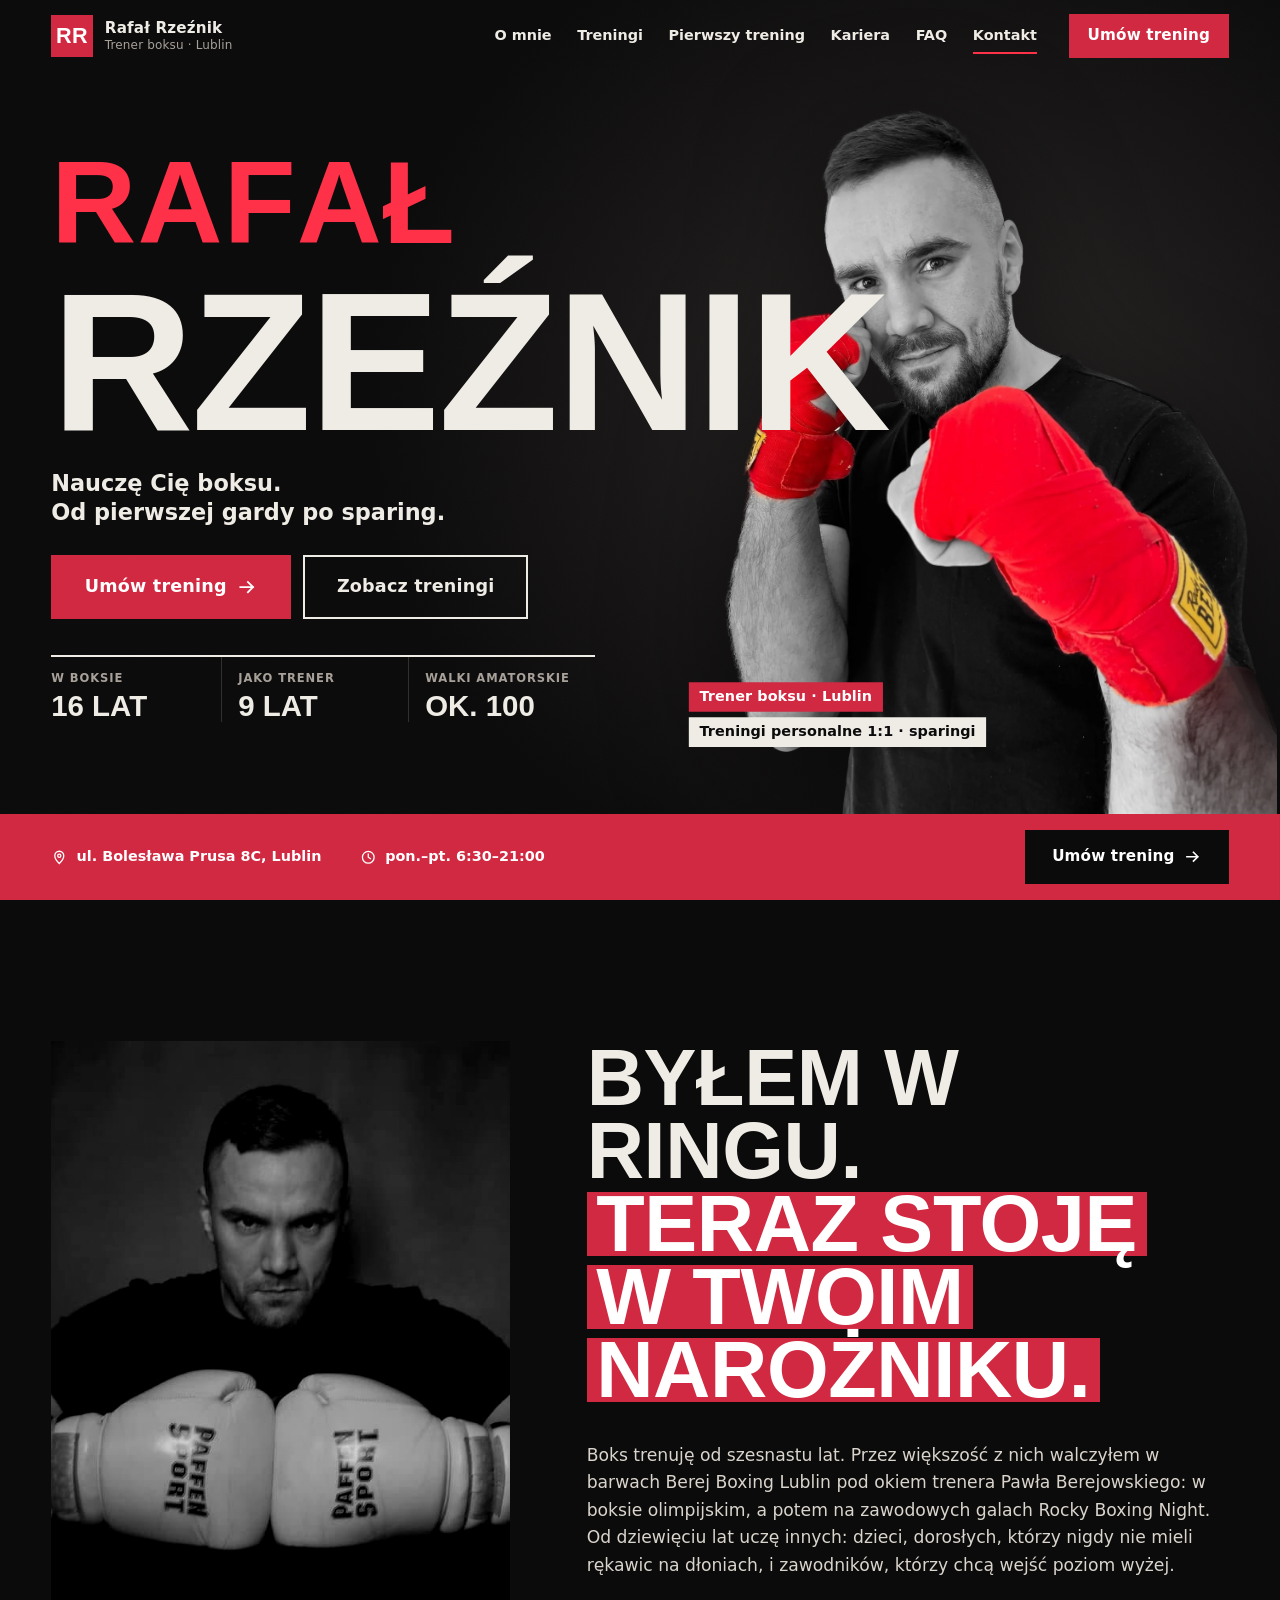
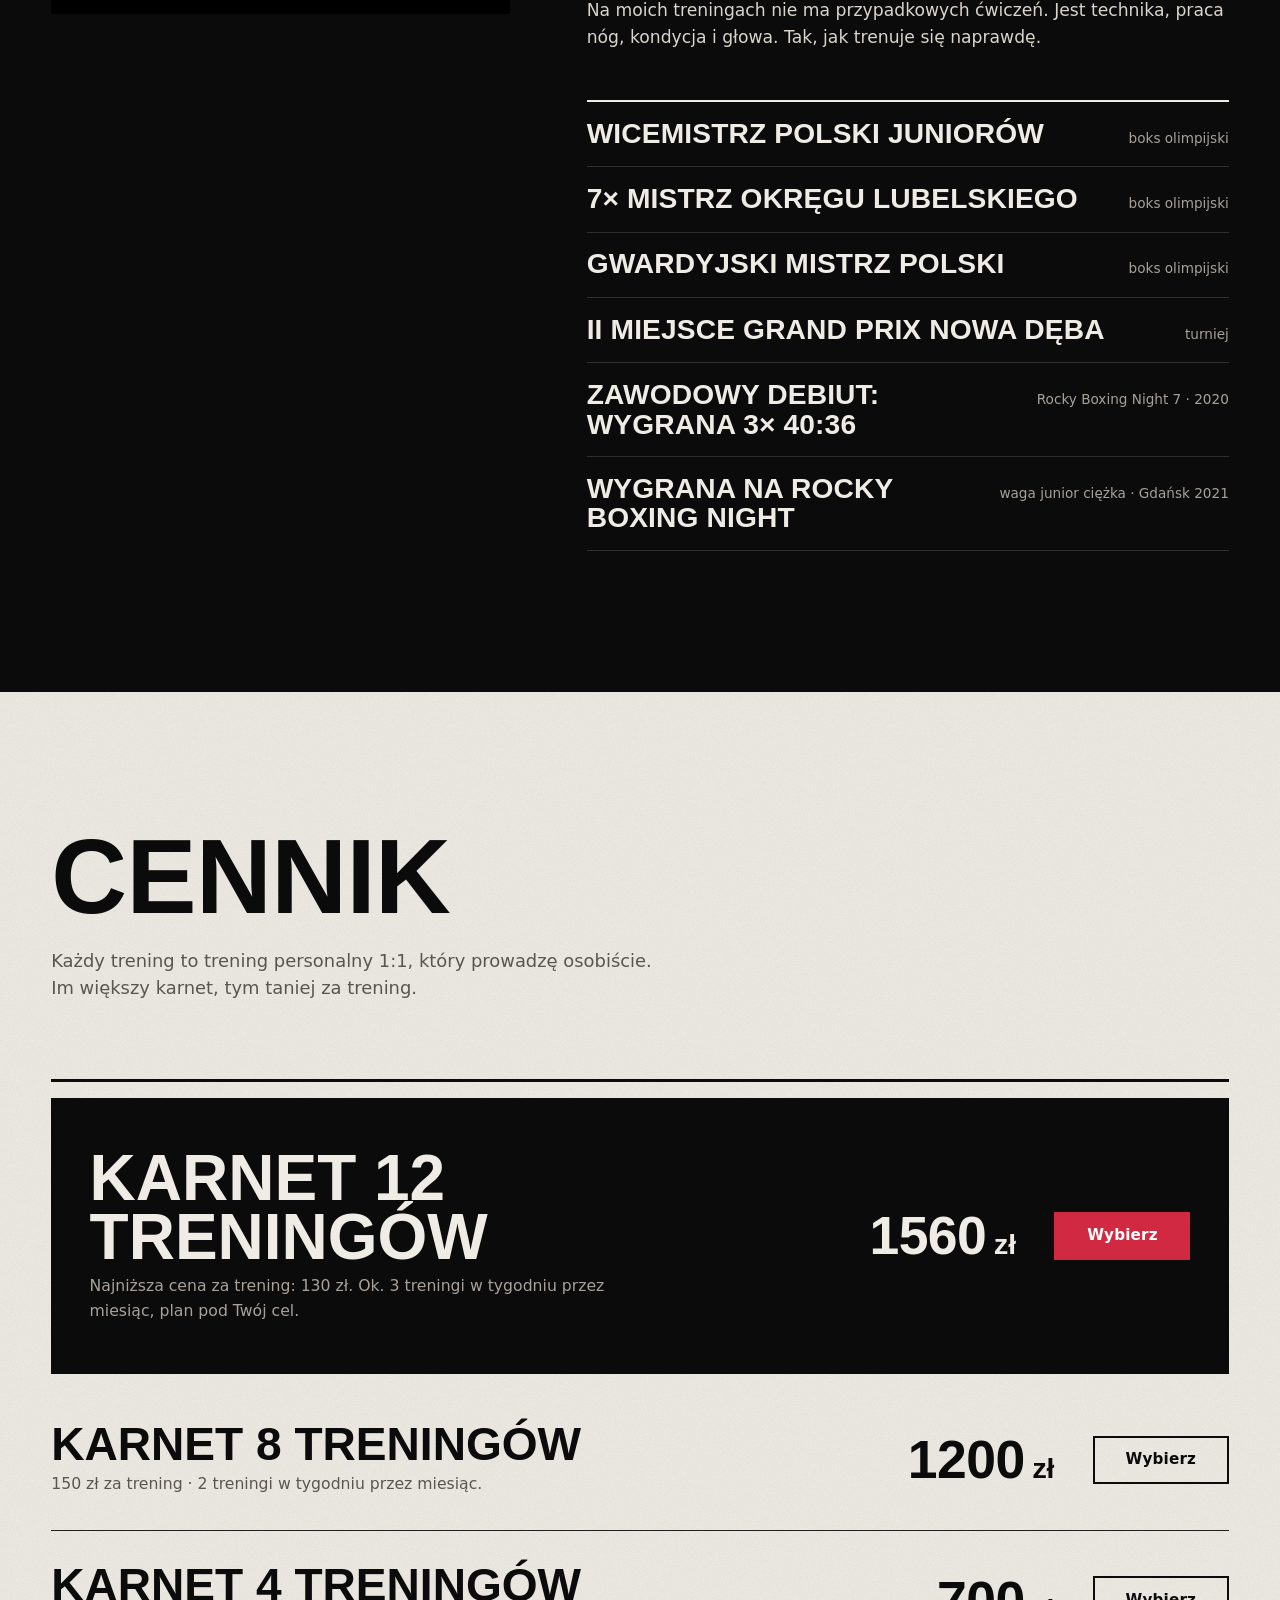
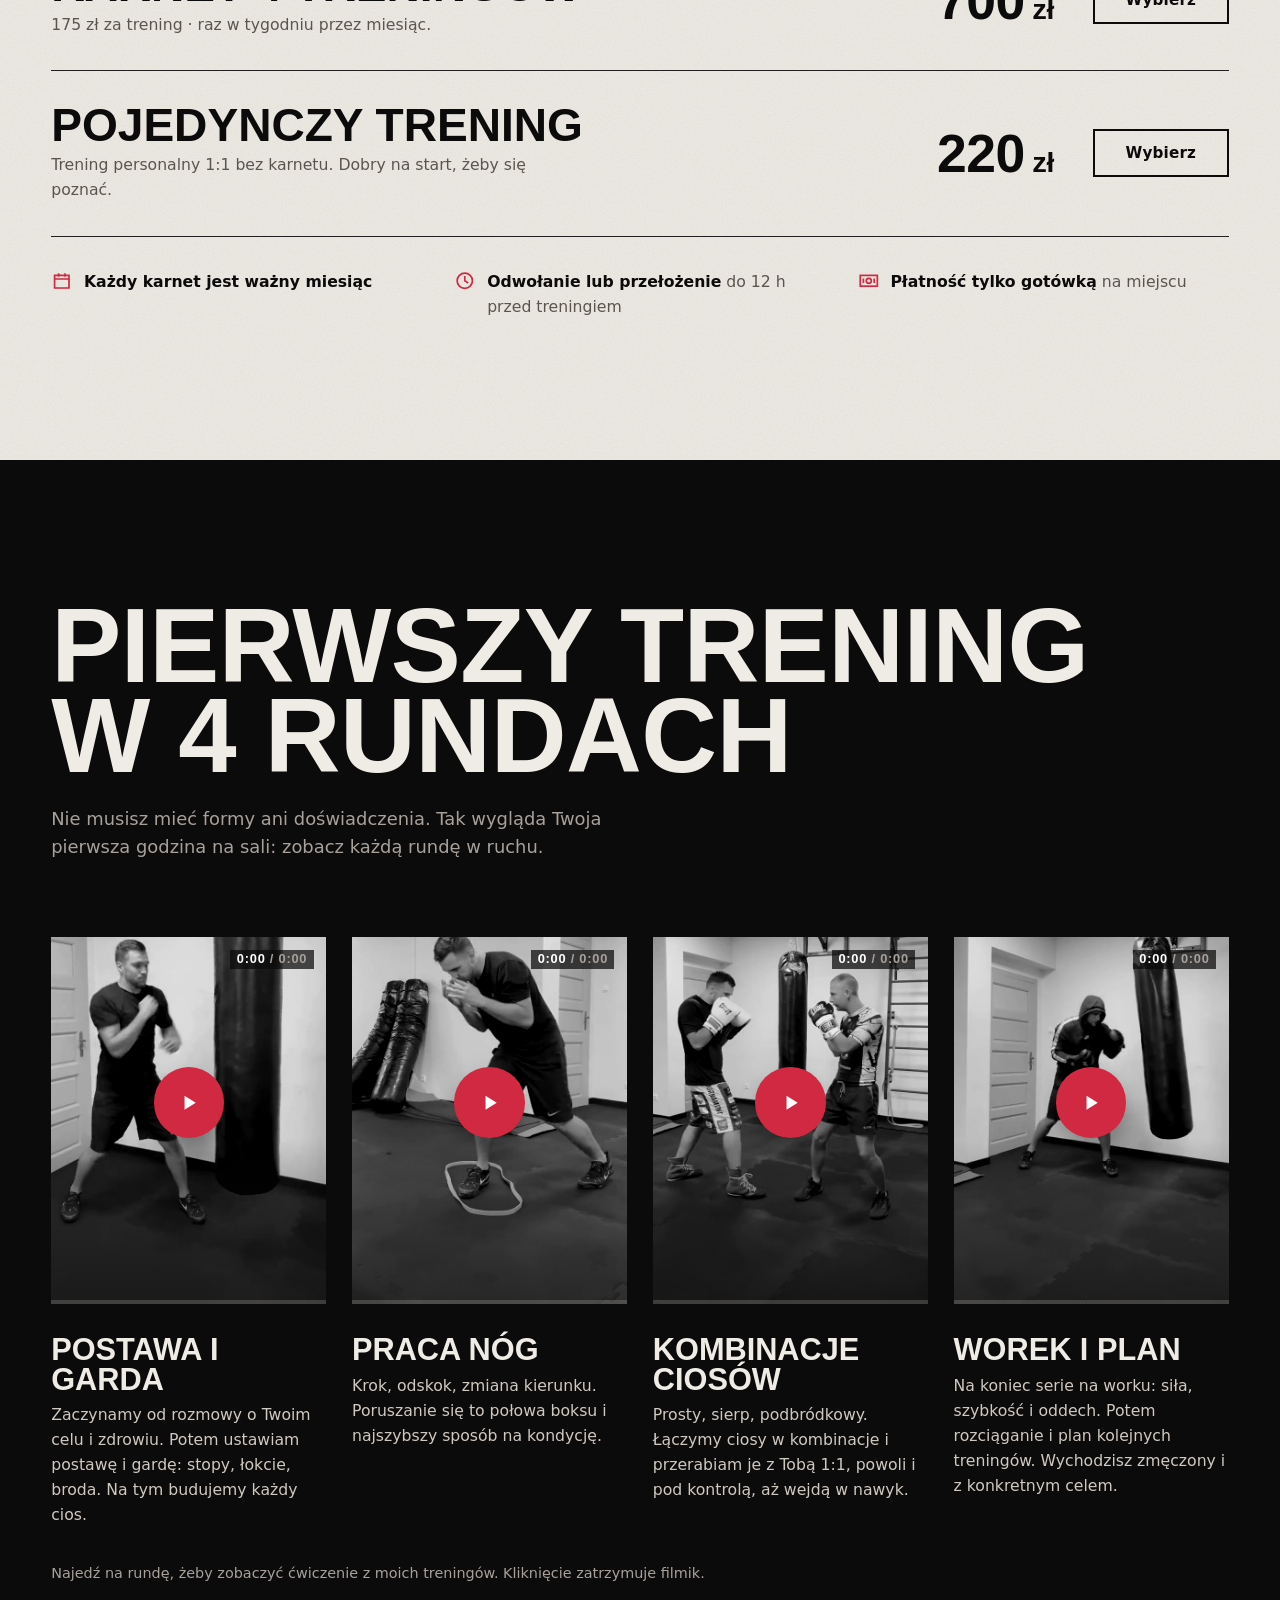
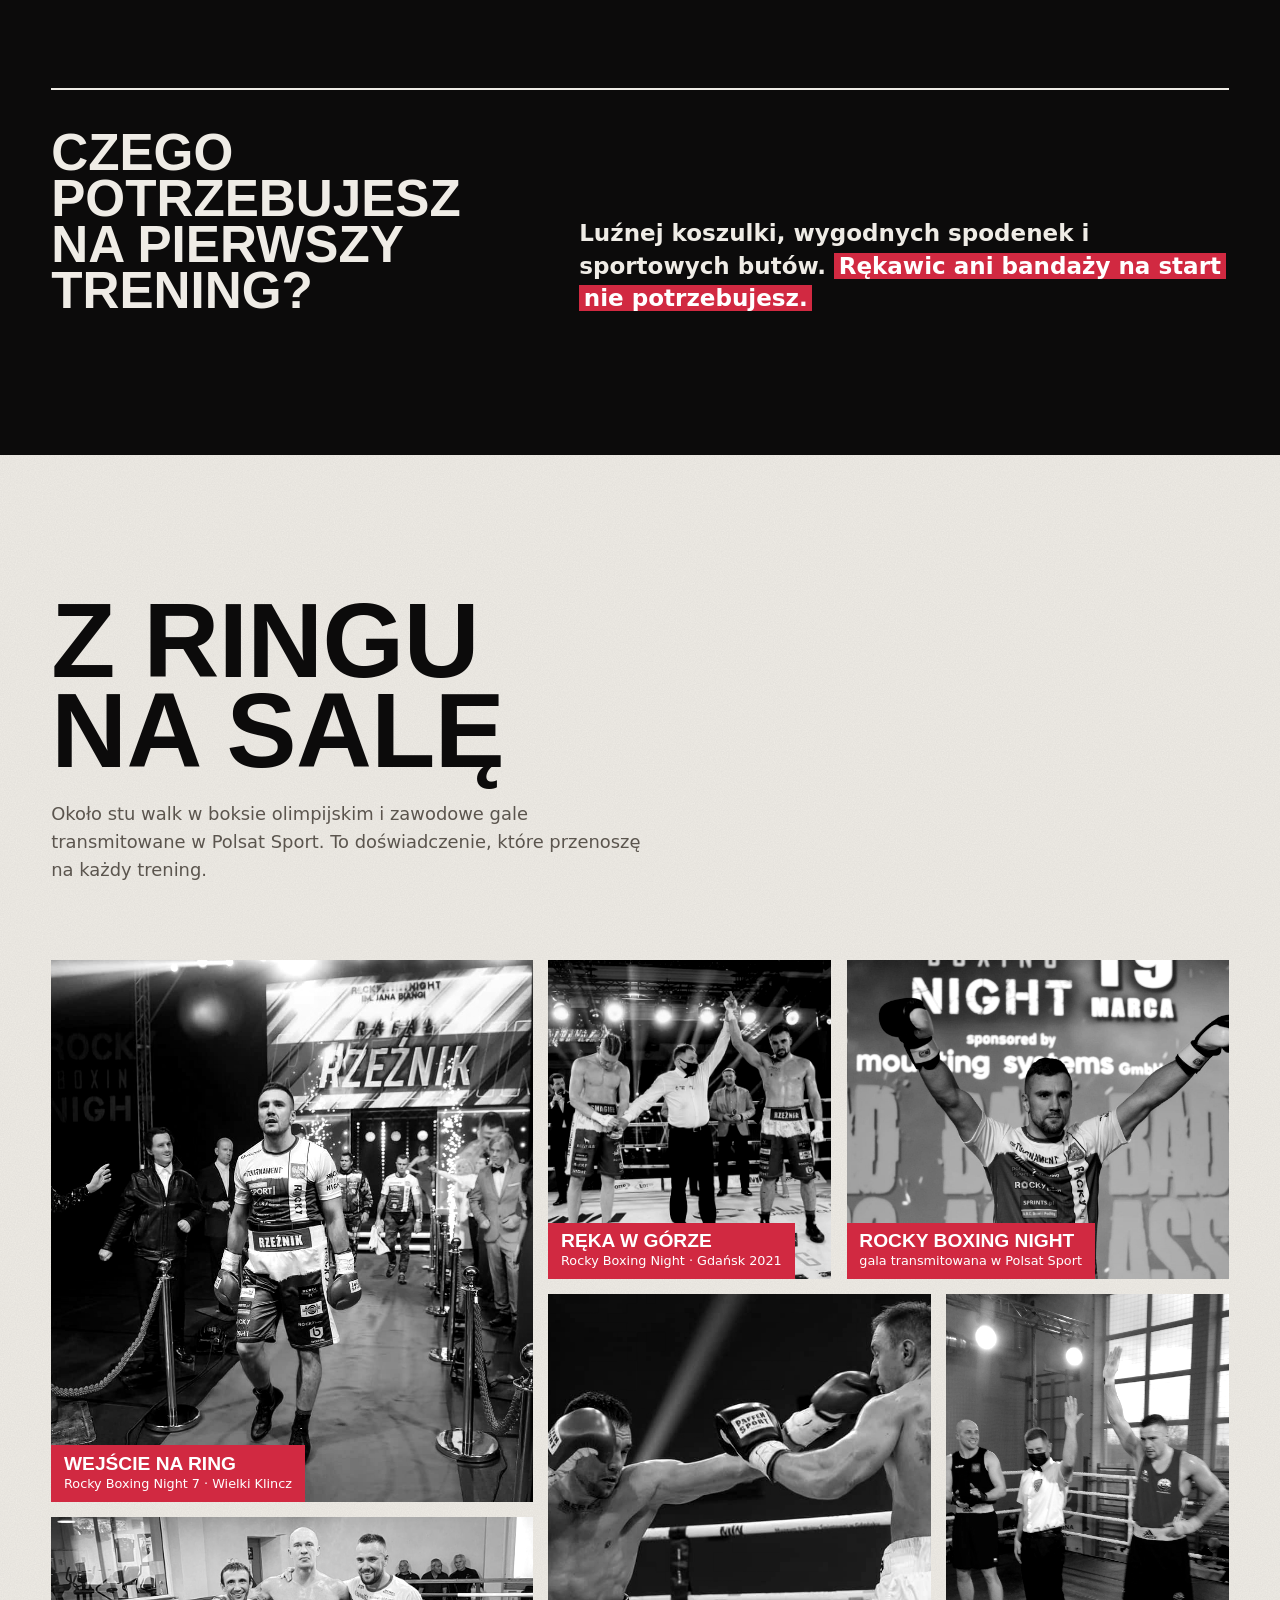
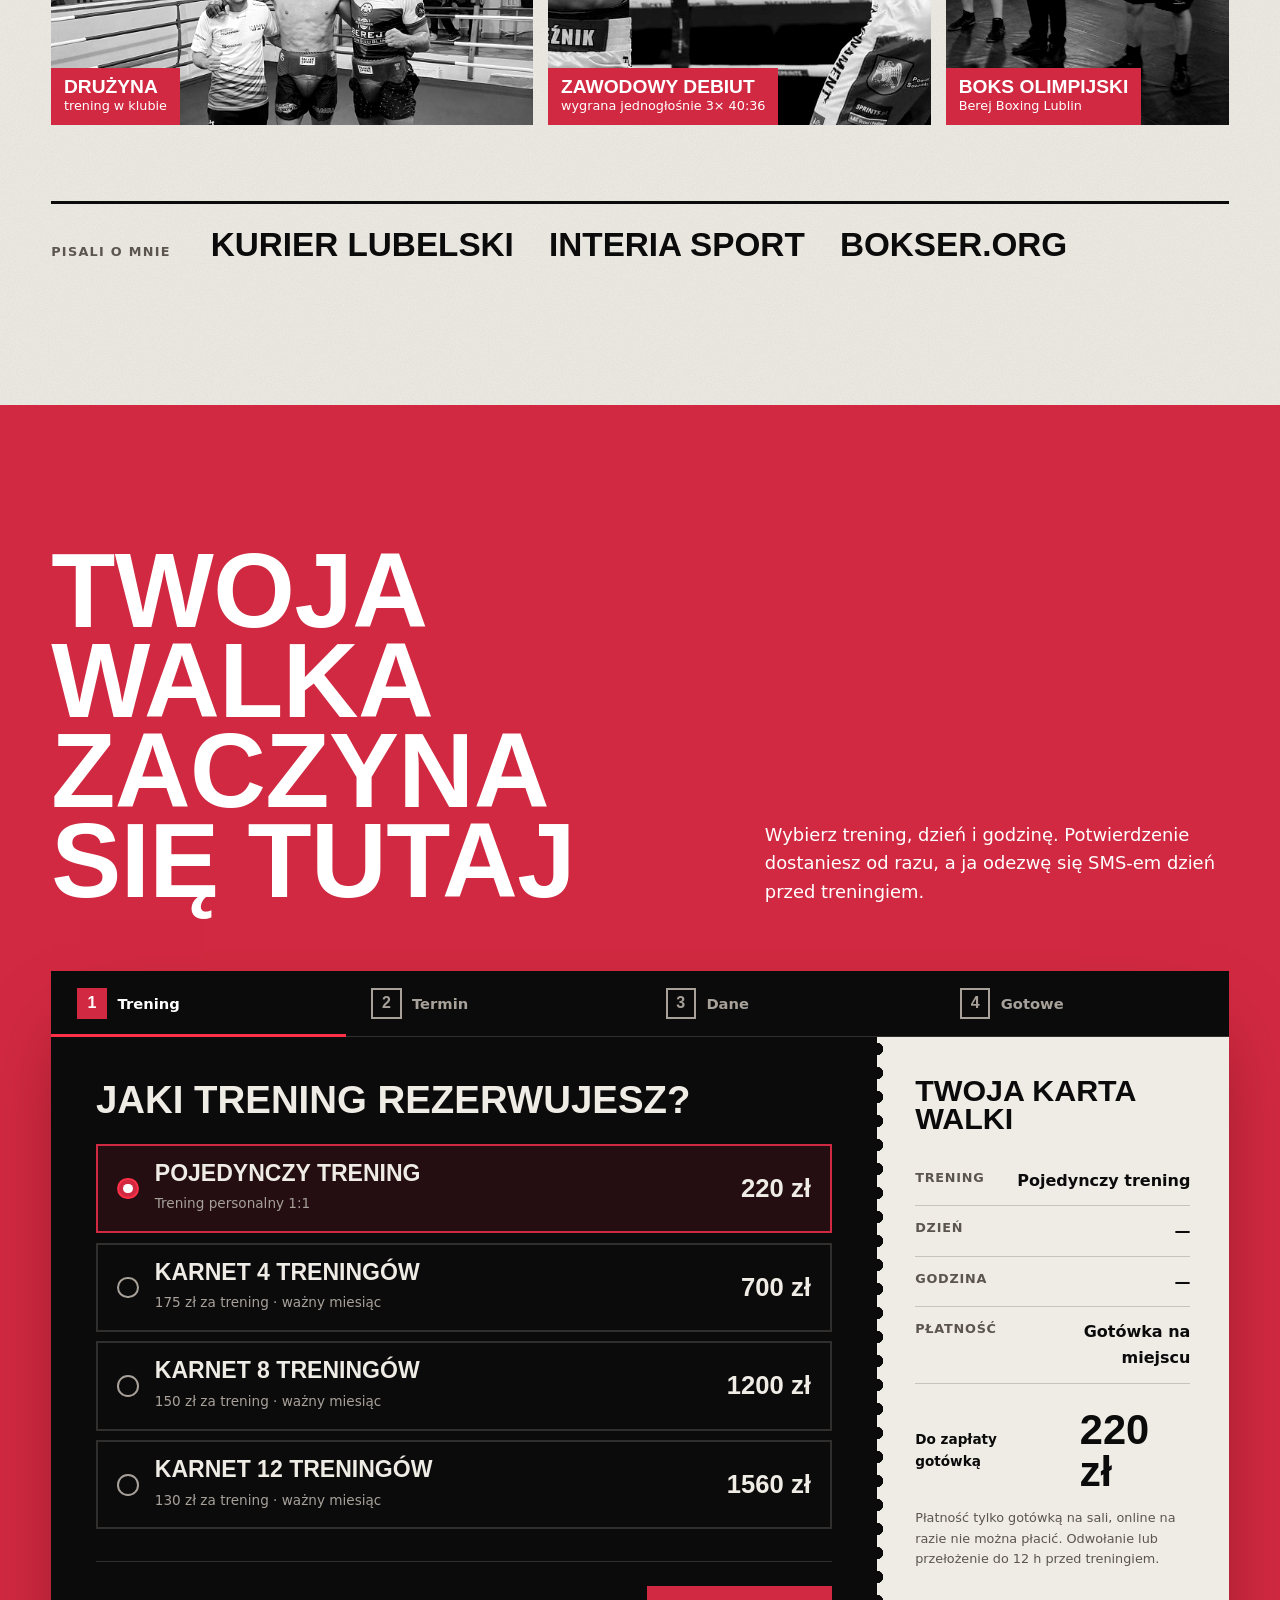
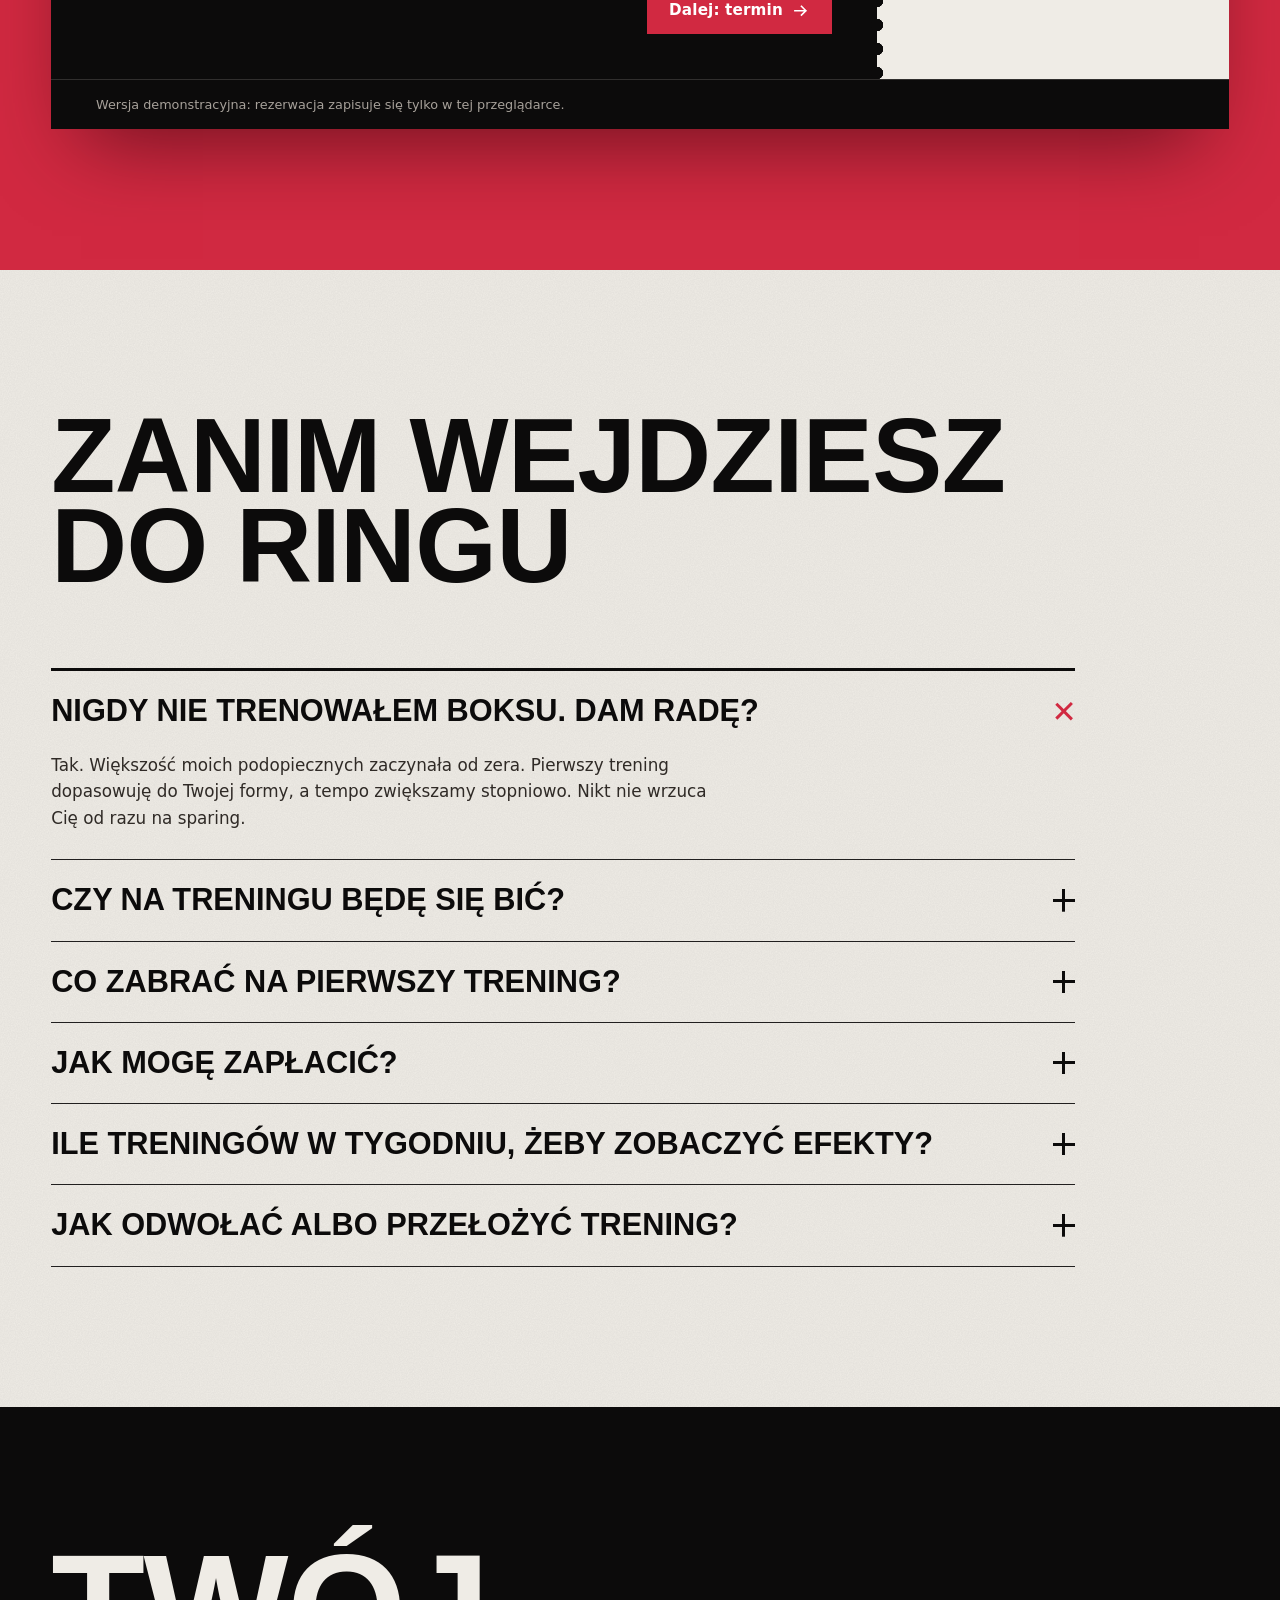
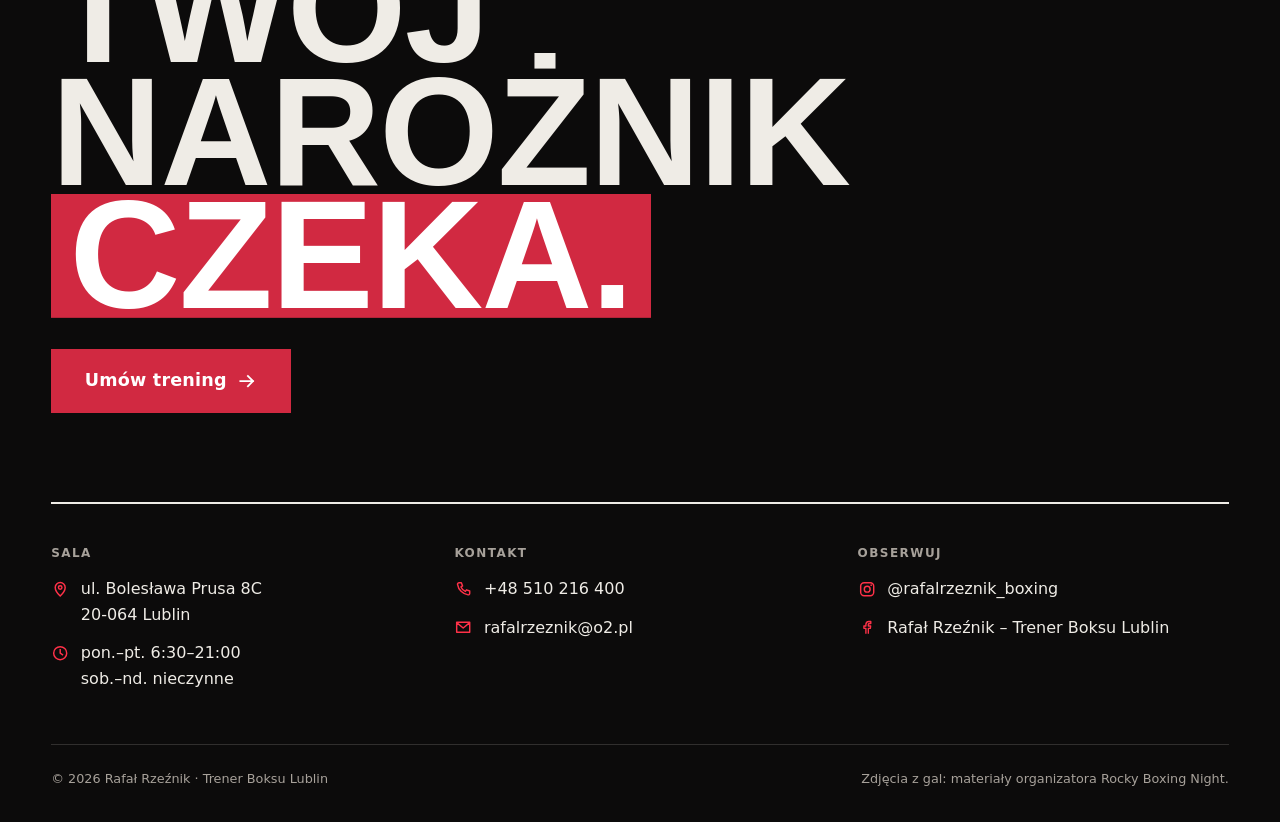
==== index.html @ df0eb516 "Strona Rafał Rzeźnik – Trener Boksu Lublin" ====
<!doctype html>
<html lang="pl">
<head>
<meta charset="utf-8">
<meta name="viewport" content="width=device-width, initial-scale=1, viewport-fit=cover">
<title>Rafał Rzeźnik – Trener Boksu Lublin | Treningi personalne 1:1</title>
<meta name="description" content="Treningi boksu 1:1 w Lublinie z byłym zawodnikiem Berej Boxing Lublin. Wicemistrz Polski juniorów, 7× mistrz okręgu lubelskiego. 16 lat z boksem, 9 jako trener. Umów trening online.">
<meta name="theme-color" content="#0c0b0b">
<meta property="og:title" content="Rafał Rzeźnik – Trener Boksu Lublin">
<meta property="og:description" content="Nauczę Cię boksu. Treningi personalne 1:1 i sparingi przy ul. Prusa 8C w Lublinie.">
<meta property="og:image" content="assets/img/profil.jpg">
<link rel="preload" href="assets/fonts/BigShouldersDisplay-900-latin.woff2" as="font" type="font/woff2" crossorigin>
<link rel="preload" href="assets/fonts/BigShouldersDisplay-900-latin-ext.woff2" as="font" type="font/woff2" crossorigin>
<script>document.documentElement.classList.add('js')</script>
<link rel="stylesheet" href="assets/fonts/fonts.css">
<link rel="stylesheet" href="assets/css/style.css?v=1790612163">
<link rel="icon" href="data:image/svg+xml,%3Csvg xmlns='http://www.w3.org/2000/svg' viewBox='0 0 64 64'%3E%3Crect width='64' height='64' fill='%23d12941'/%3E%3Ctext x='32' y='46' font-family='Arial Black,Arial' font-weight='900' font-size='34' text-anchor='middle' fill='white'%3ERR%3C/text%3E%3C/svg%3E">
</head>
<body>
<!--
THESIS: Strona to plakat gali, na którym main eventem jest trener, a zapis na trening to „Twoja walka”. Odrzuca szablon fitness: hero ze stockiem, trzy karty usług, formularz kontaktowy.
OWN-WORLD: czarny grunt i złamana biel papieru plakatowego, karmin #D12941 z jego belek na IG, czarno-białe zdjęcia z czerwonymi bandażami. Kondensowany grotesk Big Shoulders 900 wersalikami, Montserrat na belkach i w tekście. Belki naklejane jak paski plakatu, karta walk z liniami zamiast kart.
STORY: widzę byłego zawodnika z realnym dorobkiem, rozumiem, że uczy od zera 1:1, sprawdzam ofertę i pierwszy trening, rezerwuję termin bez pisania w DM.
FIRST VIEWPORT: afisz: po lewej RAFAŁ / RZEŹNIK pełnym kondensowanym groteskiem, hasło, CTA i liczby; po prawej nieprzecięty portret z czerwonymi bandażami i belką z IG; u dołu czerwony pasek z adresem, godzinami i „Umów trening”.
FORM: Plakat walki (pozycja 1 na mojej liście), seed 9dbcbc63.
FINISH: unreviewed and undocumented is unfinished; this build ends with the finish review, the verdict, and DESIGN.md
-->
<a class="skip" href="#tresc">Przejdź do treści</a>

<svg width="0" height="0" style="position:absolute" aria-hidden="true">
  <symbol id="i-arrow" viewBox="0 0 24 24"><path d="M4 12h15M13 6l6 6-6 6" fill="none" stroke="currentColor" stroke-width="2.2" stroke-linecap="square"/></symbol>
  <symbol id="i-back" viewBox="0 0 24 24"><path d="M20 12H5M11 6l-6 6 6 6" fill="none" stroke="currentColor" stroke-width="2.2" stroke-linecap="square"/></symbol>
  <symbol id="i-phone" viewBox="0 0 24 24"><path d="M6.6 3.5h3l1.6 4.2-2.1 1.4a11 11 0 0 0 5.8 5.8l1.4-2.1 4.2 1.6v3a2 2 0 0 1-2.1 2A16.5 16.5 0 0 1 4.6 5.6a2 2 0 0 1 2-2.1z" fill="none" stroke="currentColor" stroke-width="1.9" stroke-linejoin="round"/></symbol>
  <symbol id="i-mail" viewBox="0 0 24 24"><path d="M3.5 5.5h17v13h-17zM3.5 6l8.5 7 8.5-7" fill="none" stroke="currentColor" stroke-width="1.9" stroke-linejoin="round"/></symbol>
  <symbol id="i-pin" viewBox="0 0 24 24"><path d="M12 21s-6.5-6.2-6.5-11.2a6.5 6.5 0 0 1 13 0C18.5 14.8 12 21 12 21z" fill="none" stroke="currentColor" stroke-width="1.9"/><circle cx="12" cy="9.8" r="2.3" fill="none" stroke="currentColor" stroke-width="1.9"/></symbol>
  <symbol id="i-clock" viewBox="0 0 24 24"><circle cx="12" cy="12" r="8.5" fill="none" stroke="currentColor" stroke-width="1.9"/><path d="M12 7.5V12l3 2" fill="none" stroke="currentColor" stroke-width="1.9" stroke-linecap="square"/></symbol>
  <symbol id="i-ig" viewBox="0 0 24 24"><rect x="3.5" y="3.5" width="17" height="17" rx="4.5" fill="none" stroke="currentColor" stroke-width="1.9"/><circle cx="12" cy="12" r="3.8" fill="none" stroke="currentColor" stroke-width="1.9"/><circle cx="17.2" cy="6.8" r="1.1" fill="currentColor"/></symbol>
  <symbol id="i-fb" viewBox="0 0 24 24"><path d="M13.5 20.5v-7h2.6l.4-3h-3V8.7c0-.9.3-1.5 1.6-1.5h1.6V4.6a20 20 0 0 0-2.4-.1c-2.4 0-4 1.4-4 4.1v1.9H7.7v3h2.6v7" fill="none" stroke="currentColor" stroke-width="1.8" stroke-linejoin="round"/></symbol>
  <symbol id="i-check" viewBox="0 0 24 24"><path d="M4.5 12.5l5 5 10-11" fill="none" stroke="currentColor" stroke-width="2.4" stroke-linecap="square"/></symbol>
  <symbol id="i-cal" viewBox="0 0 24 24"><path d="M4 6h16v14H4zM4 10h16M8.5 3.5v4M15.5 3.5v4" fill="none" stroke="currentColor" stroke-width="1.9"/></symbol>
  <symbol id="i-plus" viewBox="0 0 24 24"><path d="M12 5v14M5 12h14" fill="none" stroke="currentColor" stroke-width="2.2"/></symbol>
  <symbol id="i-play" viewBox="0 0 24 24"><path d="M8 5.5v13l10.5-6.5z" fill="currentColor"/></symbol>
  <symbol id="i-pause" viewBox="0 0 24 24"><path d="M7.5 5.5h3v13h-3zM13.5 5.5h3v13h-3z" fill="currentColor"/></symbol>
  <symbol id="i-cash" viewBox="0 0 24 24"><rect x="2.5" y="6" width="19" height="12" fill="none" stroke="currentColor" stroke-width="1.9"/><circle cx="12" cy="12" r="2.8" fill="none" stroke="currentColor" stroke-width="1.9"/><path d="M6 9.5v5M18 9.5v5" stroke="currentColor" stroke-width="1.9"/></symbol>
  <symbol id="i-lock" viewBox="0 0 24 24"><rect x="5" y="10.5" width="14" height="10" fill="none" stroke="currentColor" stroke-width="1.9"/><path d="M8.5 10.5V7.5a3.5 3.5 0 0 1 7 0v3" fill="none" stroke="currentColor" stroke-width="1.9"/></symbol>
  <symbol id="i-chev-l" viewBox="0 0 24 24"><path d="M15 5l-7 7 7 7" fill="none" stroke="currentColor" stroke-width="2.2" stroke-linecap="square"/></symbol>
  <symbol id="i-chev-r" viewBox="0 0 24 24"><path d="M9 5l7 7-7 7" fill="none" stroke="currentColor" stroke-width="2.2" stroke-linecap="square"/></symbol>
</svg>

<header class="nav" data-nav>
  <a class="nav__mark" href="#start" aria-label="Rafał Rzeźnik – strona główna">
    <span class="nav__mono" aria-hidden="true">RR</span>
    <span class="nav__name">Rafał Rzeźnik<small>Trener boksu · Lublin</small></span>
  </a>
  <nav class="nav__links" aria-label="Główna nawigacja">
    <a href="#o-mnie">O mnie</a>
    <a href="#treningi">Treningi</a>
    <a href="#pierwszy-trening">Pierwszy trening</a>
    <a href="#kariera">Kariera</a>
    <a href="#faq">FAQ</a>
    <a href="#kontakt">Kontakt</a>
  </nav>
  <a class="btn btn--red nav__cta" href="#rezerwacja" data-book>Umów trening</a>
</header>

<main id="tresc">

<!-- ===== HERO: PLAKAT ===== -->
<section class="hero" id="start" aria-labelledby="hero-title">
  <div class="hero__grain" aria-hidden="true"></div>

  <div class="hero__bill">
    <h1 class="hero__title" id="hero-title">
      <span class="hero__first" aria-label="Rafał"><span>R</span><span>A</span><span>F</span><span>A</span><span>Ł</span></span>
      <span class="hero__last" aria-label="Rzeźnik"><span>R</span><span>Z</span><span>E</span><span>Ź</span><span>N</span><span>I</span><span>K</span></span>
    </h1>
    <p class="hero__lead">Nauczę Cię boksu.<br>Od pierwszej gardy po sparing.</p>
    <div class="hero__actions">
      <a class="btn btn--red btn--big" href="#rezerwacja" data-book>Umów trening <svg aria-hidden="true"><use href="#i-arrow"/></svg></a>
      <a class="btn btn--line-light btn--big" href="#treningi">Zobacz treningi</a>
    </div>
    <dl class="hero__tape">
      <div><dt>W boksie</dt><dd>16 lat</dd></div>
      <div><dt>Jako trener</dt><dd>9 lat</dd></div>
      <div><dt>Walki amatorskie</dt><dd>ok. 100</dd></div>
    </dl>
  </div>

  <figure class="hero__fig">
    <img class="hero__cut" src="assets/img/rafal-cutout.webp" width="1300" height="1689" alt="Rafał Rzeźnik w gardzie, w czerwonych bandażach bokserskich" fetchpriority="high">
    <figcaption class="hero__belts">
      <span class="belt belt--red" data-paste>Trener boksu · Lublin</span>
      <span class="belt belt--ink" data-paste>Treningi personalne 1:1 · sparingi</span>
    </figcaption>
  </figure>

  <div class="hero__strip" data-paste>
    <p><svg aria-hidden="true"><use href="#i-pin"/></svg>ul. Bolesława Prusa 8C, Lublin</p>
    <p><svg aria-hidden="true"><use href="#i-clock"/></svg>pon.–pt. 6:30–21:00</p>
    <a class="btn btn--ink hero__cta" href="#rezerwacja" data-book>Umów trening <svg aria-hidden="true"><use href="#i-arrow"/></svg></a>
  </div>
</section>

<!-- ===== O MNIE / MAIN EVENT ===== -->
<section class="about" id="o-mnie" aria-labelledby="about-title">
  <figure class="about__photo">
    <img src="assets/img/portret-rekawice.jpg" width="1080" height="720" loading="lazy" alt="Rafał Rzeźnik z rękawicami bokserskimi złożonymi przed sobą">
  </figure>
  <div class="about__copy">
    <h2 class="display" id="about-title">Byłem w ringu.<br><mark>Teraz stoję w Twoim narożniku.</mark></h2>
    <p class="about__text">Boks trenuję od szesnastu lat. Przez większość z nich walczyłem w barwach Berej Boxing Lublin pod okiem trenera Pawła Berejowskiego: w boksie olimpijskim, a potem na zawodowych galach Rocky Boxing Night. Od dziewięciu lat uczę innych: dzieci, dorosłych, którzy nigdy nie mieli rękawic na dłoniach, i zawodników, którzy chcą wejść poziom wyżej.</p>
    <p class="about__text">Na moich treningach nie ma przypadkowych ćwiczeń. Jest technika, praca nóg, kondycja i głowa. Tak, jak trenuje się naprawdę.</p>

    <ol class="record" aria-label="Najważniejsze osiągnięcia">
      <li><span class="record__what">Wicemistrz Polski juniorów</span><span class="record__where">boks olimpijski</span></li>
      <li><span class="record__what">7× Mistrz Okręgu Lubelskiego</span><span class="record__where">boks olimpijski</span></li>
      <li><span class="record__what">Gwardyjski Mistrz Polski</span><span class="record__where">boks olimpijski</span></li>
      <li><span class="record__what">II miejsce Grand Prix Nowa Dęba</span><span class="record__where">turniej</span></li>
      <li><span class="record__what">Zawodowy debiut: wygrana 3× 40:36</span><span class="record__where">Rocky Boxing Night 7 · 2020</span></li>
      <li><span class="record__what">Wygrana na Rocky Boxing Night</span><span class="record__where">waga junior ciężka · Gdańsk 2021</span></li>
    </ol>
  </div>
</section>

<!-- ===== KARTA WALK: TRENINGI ===== -->
<section class="card-sec paper" id="treningi" aria-labelledby="offer-title">
  <div class="sec-head">
    <h2 class="display display--ink" id="offer-title">Cennik</h2>
    <p class="sec-head__lede">Każdy trening to trening personalny 1:1, który prowadzę osobiście. Im większy karnet, tym taniej za trening.</p>
  </div>

  <ul class="bouts">
    <li class="bout bout--main">
      <div class="bout__name"><h3>Karnet 12 treningów</h3><p>Najniższa cena za trening: 130 zł. Ok. 3 treningi w tygodniu przez miesiąc, plan pod Twój cel.</p></div>
      <p class="bout__price"><strong>1560</strong> zł</p>
      <a class="btn btn--red bout__btn" href="#rezerwacja" data-book data-type="k12">Wybierz</a>
    </li>
    <li class="bout">
      <div class="bout__name"><h3>Karnet 8 treningów</h3><p>150 zł za trening · 2 treningi w tygodniu przez miesiąc.</p></div>
      <p class="bout__price"><strong>1200</strong> zł</p>
      <a class="btn btn--line bout__btn" href="#rezerwacja" data-book data-type="k8">Wybierz</a>
    </li>
    <li class="bout">
      <div class="bout__name"><h3>Karnet 4 treningów</h3><p>175 zł za trening · raz w tygodniu przez miesiąc.</p></div>
      <p class="bout__price"><strong>700</strong> zł</p>
      <a class="btn btn--line bout__btn" href="#rezerwacja" data-book data-type="k4">Wybierz</a>
    </li>
    <li class="bout">
      <div class="bout__name"><h3>Pojedynczy trening</h3><p>Trening personalny 1:1 bez karnetu. Dobry na start, żeby się poznać.</p></div>
      <p class="bout__price"><strong>220</strong> zł</p>
      <a class="btn btn--line bout__btn" href="#rezerwacja" data-book data-type="single">Wybierz</a>
    </li>
  </ul>
  <ul class="terms" aria-label="Zasady">
    <li><svg aria-hidden="true"><use href="#i-cal"/></svg><span><b>Każdy karnet jest ważny miesiąc</b></span></li>
    <li><svg aria-hidden="true"><use href="#i-clock"/></svg><span><b>Odwołanie lub przełożenie</b> do 12 h przed treningiem</span></li>
    <li><svg aria-hidden="true"><use href="#i-cash"/></svg><span><b>Płatność tylko gotówką</b> na miejscu</span></li>
  </ul>
</section>

<!-- ===== PIERWSZY TRENING W 4 RUNDACH ===== -->
<section class="rounds" id="pierwszy-trening" aria-labelledby="rounds-title">
  <div class="sec-head">
    <h2 class="display" id="rounds-title">Pierwszy trening w&nbsp;4&nbsp;rundach</h2>
    <p class="sec-head__lede">Nie musisz mieć formy ani doświadczenia. Tak wygląda Twoja pierwsza godzina na sali: zobacz każdą rundę w ruchu.</p>
  </div>
  <ol class="rounds__list" data-rounds-list>
    <li class="round">
      <div class="round__media" data-round>
        <video muted loop playsinline preload="none" poster="assets/img/runda1-garda-poster.jpg" data-src="assets/video/runda1-garda.mp4" aria-label="Wideo: Postawa i garda"></video>
        <button type="button" class="round__play" aria-label="Odtwórz wideo: Postawa i garda" aria-pressed="false">
          <svg class="i-play" aria-hidden="true"><use href="#i-play"/></svg><svg class="i-pause" aria-hidden="true"><use href="#i-pause"/></svg>
        </button>
        <span class="round__clock" aria-hidden="true"><b data-clock>0:00</b> / <span data-total>0:00</span></span>
        <span class="round__bar" aria-hidden="true"><i data-bar></i></span>
      </div>
      <p class="belt belt--red" data-paste>Runda 1</p>
      <h3>Postawa i garda</h3>
      <p>Zaczynamy od rozmowy o Twoim celu i zdrowiu. Potem ustawiam postawę i gardę: stopy, łokcie, broda. Na tym budujemy każdy cios.</p>
    </li>
    <li class="round">
      <div class="round__media" data-round>
        <video muted loop playsinline preload="none" poster="assets/img/runda2-praca-nog-poster.jpg" data-src="assets/video/runda2-praca-nog.mp4" aria-label="Wideo: Praca nóg"></video>
        <button type="button" class="round__play" aria-label="Odtwórz wideo: Praca nóg" aria-pressed="false">
          <svg class="i-play" aria-hidden="true"><use href="#i-play"/></svg><svg class="i-pause" aria-hidden="true"><use href="#i-pause"/></svg>
        </button>
        <span class="round__clock" aria-hidden="true"><b data-clock>0:00</b> / <span data-total>0:00</span></span>
        <span class="round__bar" aria-hidden="true"><i data-bar></i></span>
      </div>
      <p class="belt belt--red" data-paste>Runda 2</p>
      <h3>Praca nóg</h3>
      <p>Krok, odskok, zmiana kierunku. Poruszanie się to połowa boksu i najszybszy sposób na kondycję.</p>
    </li>
    <li class="round">
      <div class="round__media" data-round>
        <video muted loop playsinline preload="none" poster="assets/img/runda3-kombinacje-poster.jpg" data-src="assets/video/runda3-kombinacje.mp4" aria-label="Wideo: Kombinacje ciosów"></video>
        <button type="button" class="round__play" aria-label="Odtwórz wideo: Kombinacje ciosów" aria-pressed="false">
          <svg class="i-play" aria-hidden="true"><use href="#i-play"/></svg><svg class="i-pause" aria-hidden="true"><use href="#i-pause"/></svg>
        </button>
        <span class="round__clock" aria-hidden="true"><b data-clock>0:00</b> / <span data-total>0:00</span></span>
        <span class="round__bar" aria-hidden="true"><i data-bar></i></span>
      </div>
      <p class="belt belt--red" data-paste>Runda 3</p>
      <h3>Kombinacje ciosów</h3>
      <p>Prosty, sierp, podbródkowy. Łączymy ciosy w kombinacje i przerabiam je z Tobą 1:1, powoli i pod kontrolą, aż wejdą w nawyk.</p>
    </li>
    <li class="round">
      <div class="round__media" data-round>
        <video muted loop playsinline preload="none" poster="assets/img/runda4-worek-poster.jpg" data-src="assets/video/runda4-worek.mp4" aria-label="Wideo: Worek i plan"></video>
        <button type="button" class="round__play" aria-label="Odtwórz wideo: Worek i plan" aria-pressed="false">
          <svg class="i-play" aria-hidden="true"><use href="#i-play"/></svg><svg class="i-pause" aria-hidden="true"><use href="#i-pause"/></svg>
        </button>
        <span class="round__clock" aria-hidden="true"><b data-clock>0:00</b> / <span data-total>0:00</span></span>
        <span class="round__bar" aria-hidden="true"><i data-bar></i></span>
      </div>
      <p class="belt belt--red" data-paste>Runda 4</p>
      <h3>Worek i plan</h3>
      <p>Na koniec serie na worku: siła, szybkość i oddech. Potem rozciąganie i plan kolejnych treningów. Wychodzisz zmęczony i z konkretnym celem.</p>
    </li>
  </ol>
  <div class="rounds__nav" aria-label="Przełącz rundę" data-rounds-nav>
    <button type="button" class="is-on" data-go="0" aria-label="Runda 1">R1</button>
    <button type="button" data-go="1" aria-label="Runda 2">R2</button>
    <button type="button" data-go="2" aria-label="Runda 3">R3</button>
    <button type="button" data-go="3" aria-label="Runda 4">R4</button>
  </div>
  <p class="rounds__hint"><span class="only-hover">Najedź na rundę, żeby zobaczyć ćwiczenie z moich treningów. Kliknięcie zatrzymuje filmik.</span><span class="only-touch">Przesuń w bok, żeby zobaczyć kolejne rundy. Dotknij filmiku, żeby go zatrzymać.</span></p>
  <aside class="gear">
    <h3 class="gear__q">Czego potrzebujesz na pierwszy trening?</h3>
    <p class="gear__a">Luźnej koszulki, wygodnych spodenek i sportowych butów. <mark>Rękawic ani bandaży na start nie potrzebujesz.</mark></p>
  </aside>
</section>

<!-- ===== KARIERA ===== -->
<section class="career paper" id="kariera" aria-labelledby="career-title">
  <div class="sec-head">
    <h2 class="display display--ink" id="career-title">Z ringu<br>na salę</h2>
    <p class="sec-head__lede">Około stu walk w boksie olimpijskim i zawodowe gale transmitowane w Polsat Sport. To doświadczenie, które przenoszę na każdy trening.</p>
  </div>

  <div class="collage">
    <figure class="shot shot--a">
      <img src="assets/img/wejscie-na-ring.jpg" loading="lazy" width="1080" height="1080" alt="Rafał Rzeźnik wychodzi do ringu na gali Rocky Boxing Night">
      <figcaption><b>Wejście na ring</b>Rocky Boxing Night 7 · Wielki Klincz</figcaption>
    </figure>
    <figure class="shot shot--b">
      <img src="assets/img/zwyciestwo-polfinal.jpg" loading="lazy" width="720" height="720" alt="Sędzia unosi rękę Rafała Rzeźnika po wygranej walce">
      <figcaption><b>Ręka w górze</b>Rocky Boxing Night · Gdańsk 2021</figcaption>
    </figure>
    <figure class="shot shot--c">
      <img src="assets/img/gala-rece-w-gorze.jpg" loading="lazy" width="1600" height="1068" alt="Rafał Rzeźnik z uniesionymi rękami w rękawicach na scenie gali">
      <figcaption><b>Rocky Boxing Night</b>gala transmitowana w Polsat Sport</figcaption>
    </figure>
    <figure class="shot shot--d">
      <img src="assets/img/walka-akcja.jpg" loading="lazy" width="1080" height="720" alt="Rafał Rzeźnik zadaje cios podczas zawodowej walki">
      <figcaption><b>Zawodowy debiut</b>wygrana jednogłośnie 3× 40:36</figcaption>
    </figure>
    <figure class="shot shot--e">
      <img src="assets/img/zwyciestwo-amator.jpg" loading="lazy" width="1200" height="1600" alt="Wygrana walka w boksie olimpijskim, czerwony narożnik">
      <figcaption><b>Boks olimpijski</b>Berej Boxing Lublin</figcaption>
    </figure>
    <figure class="shot shot--f">
      <img src="assets/img/narozni-druzyna.jpg" loading="lazy" width="1280" height="1600" alt="Rafał Rzeźnik z drużyną w ringu treningowym">
      <figcaption><b>Drużyna</b>trening w klubie</figcaption>
    </figure>
  </div>

  <div class="press">
    <p class="press__label">Pisali o mnie</p>
    <ul>
      <li><a href="https://kurierlubelski.pl/kolejny-udany-zawodowy-debiut-lubelskiego-piesciarza-rafal-rzeznik-walczyl-na-gali-rocky-boxing-night-7-zobacz-zdjecia/ar/c2-15343720" target="_blank" rel="noopener">Kurier Lubelski</a></li>
      <li><a href="https://sport.interia.pl/boks/news-rocky-boxing-night-zalany-krwia-rafal-rzeznik-wygral-na-punk,nId,4921294" target="_blank" rel="noopener">Interia Sport</a></li>
      <li><a href="https://bokser.org/content/2014/03/04/083322/index.jsp" target="_blank" rel="noopener">bokser.org</a></li>
    </ul>
  </div>
</section>

<!-- ===== REZERWACJA ===== -->
<section class="booking" id="rezerwacja" aria-labelledby="booking-title">
  <div class="booking__head">
    <h2 class="display" id="booking-title">Twoja walka<br>zaczyna się tutaj</h2>
    <p class="booking__lede">Wybierz trening, dzień i godzinę. Potwierdzenie dostaniesz od razu, a ja odezwę się SMS-em dzień przed treningiem.</p>
  </div>

  <div class="booker" data-booker>
    <ol class="steps" aria-label="Kroki rezerwacji">
      <li class="is-current" data-step-tab="1"><span>1</span>Trening</li>
      <li data-step-tab="2"><span>2</span>Termin</li>
      <li data-step-tab="3"><span>3</span>Dane</li>
      <li data-step-tab="4"><span>4</span>Gotowe</li>
    </ol>

    <div class="booker__body">
      <form class="booker__main" novalidate data-form>
        <!-- KROK 1 -->
        <fieldset class="step is-active" data-step="1">
          <legend class="step__title">Jaki trening rezerwujesz?</legend>
          <div class="types" data-types></div>
          <div class="step__nav">
            <span></span>
            <button type="button" class="btn btn--red" data-next>Dalej: termin <svg aria-hidden="true"><use href="#i-arrow"/></svg></button>
          </div>
        </fieldset>

        <!-- KROK 2 -->
        <fieldset class="step" data-step="2">
          <legend class="step__title">Wybierz dzień i godzinę</legend>
          <div class="when">
            <div class="cal" data-cal>
              <div class="cal__head">
                <button type="button" class="icon-btn" data-cal-prev aria-label="Poprzedni miesiąc"><svg><use href="#i-chev-l"/></svg></button>
                <p class="cal__month" data-cal-month aria-live="polite"></p>
                <button type="button" class="icon-btn" data-cal-next aria-label="Następny miesiąc"><svg><use href="#i-chev-r"/></svg></button>
              </div>
              <div class="cal__dow" aria-hidden="true"><span>pn</span><span>wt</span><span>śr</span><span>cz</span><span>pt</span><span>sb</span><span>nd</span></div>
              <div class="cal__grid" role="grid" data-cal-grid></div>
              <p class="cal__legend"><i class="dot dot--free"></i>wolne <i class="dot dot--few"></i>ostatnie miejsca <i class="dot dot--none"></i>zajęte</p>
            </div>
            <div class="slots">
              <p class="slots__day" data-slots-day>Najpierw wybierz dzień w kalendarzu.</p>
              <div class="slots__grid" data-slots role="listbox" aria-label="Dostępne godziny"></div>
            </div>
          </div>
          <p class="error" data-err-2 role="alert"></p>
          <div class="step__nav">
            <button type="button" class="btn btn--ghost" data-prev><svg aria-hidden="true"><use href="#i-back"/></svg>Wstecz</button>
            <button type="button" class="btn btn--red" data-next>Dalej: dane <svg aria-hidden="true"><use href="#i-arrow"/></svg></button>
          </div>
        </fieldset>

        <!-- KROK 3 -->
        <fieldset class="step" data-step="3">
          <legend class="step__title">Twoje dane</legend>
          <div class="fields">
            <label class="field"><span>Imię i nazwisko</span><input name="name" autocomplete="name" required placeholder="np. Jan Kowalski"><em class="field__err"></em></label>
            <label class="field"><span>Telefon</span><input name="phone" type="tel" inputmode="tel" autocomplete="tel" required placeholder="np. 600 700 800"><em class="field__err"></em></label>
            <label class="field field--wide"><span>E-mail</span><input name="email" type="email" autocomplete="email" required placeholder="np. jan@poczta.pl"><em class="field__err"></em></label>
            <div class="field field--wide">
              <span id="lvl-label">Twój poziom</span>
              <div class="chips" role="radiogroup" aria-labelledby="lvl-label">
                <label><input type="radio" name="level" value="Zaczynam od zera" checked><span>Zaczynam od zera</span></label>
                <label><input type="radio" name="level" value="Trenowałem/-am"><span>Trenowałem/-am</span></label>
                <label><input type="radio" name="level" value="Walczę / chcę walczyć"><span>Walczę / chcę walczyć</span></label>
              </div>
            </div>
            <label class="field field--wide"><span>Cel lub uwagi <i>(opcjonalnie)</i></span><textarea name="notes" rows="3" placeholder="np. chcę schudnąć i nauczyć się techniki, mam kontuzję kolana…"></textarea></label>
            <div class="field field--wide pay" role="group" aria-labelledby="pay-label">
              <span id="pay-label">Płatność</span>
              <label class="pay__opt is-on"><input type="radio" name="pay" value="cash" checked><svg aria-hidden="true"><use href="#i-cash"/></svg><span><b>Gotówka na miejscu</b><small data-pay-amount>—</small></span></label>
              <div class="pay__opt is-off" aria-disabled="true"><svg aria-hidden="true"><use href="#i-lock"/></svg><span><b>Karta, BLIK, przelew online</b><small>Na razie niedostępne</small></span></div>
            </div>
            <label class="consent field--wide"><input type="checkbox" name="consent" required><span>Akceptuję regulamin i zgadzam się na kontakt w sprawie rezerwacji.</span><em class="field__err"></em></label>
          </div>
          <div class="step__nav">
            <button type="button" class="btn btn--ghost" data-prev><svg aria-hidden="true"><use href="#i-back"/></svg>Wstecz</button>
            <button type="submit" class="btn btn--red" data-submit><span>Rezerwuję, płacę gotówką</span><svg aria-hidden="true"><use href="#i-check"/></svg></button>
          </div>
        </fieldset>

        <!-- KROK 4 -->
        <div class="step step--done" data-step="4" tabindex="-1">
          <div class="ticket" data-ticket>
            <p class="ticket__vs"><span>Rzeźnik</span><em>vs.</em><span data-t-name>Ty</span></p>
            <dl class="ticket__meta">
              <div><dt>Trening</dt><dd data-t-type></dd></div>
              <div><dt>Data</dt><dd data-t-date></dd></div>
              <div><dt>Godzina</dt><dd data-t-time></dd></div>
              <div><dt>Miejsce</dt><dd>ul. Prusa 8C, Lublin</dd></div>
            </dl>
            <p class="ticket__pay"><svg aria-hidden="true"><use href="#i-cash"/></svg><span>Gotówką na miejscu</span><b data-t-price></b></p>
            <p class="ticket__code">Nr rezerwacji <b data-t-code></b><span>Rafał Rzeźnik · Trening boksu · Lublin</span></p>
          </div>
          <p class="done__msg">Rezerwacja przyjęta. Potwierdzenie wysłaliśmy na <b data-t-email></b>. Pamiętaj o gotówce, bo innych form płatności na razie nie przyjmuję. Do zobaczenia na sali!</p>
          <div class="step__nav step__nav--done">
            <button type="button" class="btn btn--red" data-ics><svg aria-hidden="true"><use href="#i-cal"/></svg>Dodaj do kalendarza</button>
            <button type="button" class="btn btn--ghost" data-cancel>Odwołaj rezerwację</button>
            <button type="button" class="btn btn--ghost" data-again><svg aria-hidden="true"><use href="#i-plus"/></svg>Kolejny trening</button>
          </div>
        </div>
      </form>

      <aside class="summary" aria-live="polite" data-summary>
        <div class="summary__inner">
        <p class="summary__title">Twoja karta walki</p>
        <dl>
          <div><dt>Trening</dt><dd data-s-type>—</dd></div>
          <div><dt>Dzień</dt><dd data-s-date>—</dd></div>
          <div><dt>Godzina</dt><dd data-s-time>—</dd></div>
          <div><dt>Płatność</dt><dd>Gotówka na miejscu</dd></div>
        </dl>
        <p class="summary__price"><span>Do zapłaty gotówką</span><b data-s-price>—</b></p>
        <p class="summary__note" data-s-note>Płatność tylko gotówką na sali, online na razie nie można płacić. Odwołanie lub przełożenie do 12 h przed treningiem.</p>
        </div>
      </aside>
    </div>
    <p class="demo-note">Wersja demonstracyjna: rezerwacja zapisuje się tylko w tej przeglądarce.</p>
  </div>
</section>

<!-- ===== FAQ ===== -->
<section class="faq paper" id="faq" aria-labelledby="faq-title">
  <div class="sec-head">
    <h2 class="display display--ink" id="faq-title">Zanim wejdziesz do ringu</h2>
  </div>
  <div class="faq__list">
    <details open><summary>Nigdy nie trenowałem boksu. Dam radę?</summary><p>Tak. Większość moich podopiecznych zaczynała od zera. Pierwszy trening dopasowuję do Twojej formy, a tempo zwiększamy stopniowo. Nikt nie wrzuca Cię od razu na sparing.</p></details>
    <details><summary>Czy na treningu będę się bić?</summary><p>Tylko jeśli chcesz. Większość treningów to technika, tarcze, worek i kondycja. Sparingi są dla chętnych i zaawansowanych, zawsze kontrolowane.</p></details>
    <details><summary>Co zabrać na pierwszy trening?</summary><p>Luźną koszulkę, wygodne spodenki i sportowe buty. Wszystko to pewnie masz w szafie. Rękawic, bandaży ani szczęki na pierwszy trening nie potrzebujesz.</p></details>
    <details><summary>Jak mogę zapłacić?</summary><p>Tylko gotówką, na miejscu przed treningiem. Płatności kartą, BLIK-iem i online na razie nie przyjmuję. W rezerwacji widzisz od razu kwotę do zapłaty.</p></details>
    <details><summary>Ile treningów w tygodniu, żeby zobaczyć efekty?</summary><p>Na start polecam 2 treningi w tygodniu, czyli karnet 8 treningów na miesiąc. Po kilku tygodniach widać poprawę kondycji, koordynacji i sylwetki. Każdy karnet jest ważny miesiąc.</p></details>
    <details><summary>Jak odwołać albo przełożyć trening?</summary><p>Najpóźniej 12 godzin przed treningiem: przyciskiem w potwierdzeniu rezerwacji, SMS-em albo telefonicznie.</p></details>
  </div>
</section>

</main>

<!-- ===== KONTAKT / ZAMKNIĘCIE ===== -->
<footer class="close" id="kontakt" aria-labelledby="close-title">
  <div class="close__poster">
    <h2 class="close__title" id="close-title">Twój narożnik<br><mark>czeka.</mark></h2>
    <a class="btn btn--red btn--big" href="#rezerwacja" data-book>Umów trening <svg aria-hidden="true"><use href="#i-arrow"/></svg></a>
  </div>
  <div class="close__info">
    <address>
      <p class="close__label">Sala</p>
      <p><svg aria-hidden="true"><use href="#i-pin"/></svg><a href="https://www.openstreetmap.org/search?query=Boles%C5%82awa%20Prusa%208C%2C%20Lublin" target="_blank" rel="noopener">ul. Bolesława Prusa 8C<br>20-064 Lublin</a></p>
      <p><svg aria-hidden="true"><use href="#i-clock"/></svg>pon.–pt. 6:30–21:00<br>sob.–nd. nieczynne</p>
    </address>
    <div>
      <p class="close__label">Kontakt</p>
      <p><svg aria-hidden="true"><use href="#i-phone"/></svg><a href="tel:+48510216400">+48 510 216 400</a></p>
      <p><svg aria-hidden="true"><use href="#i-mail"/></svg><a href="mailto:rafalrzeznik@o2.pl">rafalrzeznik@o2.pl</a></p>
    </div>
    <div>
      <p class="close__label">Obserwuj</p>
      <p><svg aria-hidden="true"><use href="#i-ig"/></svg><a href="https://instagram.com/rafalrzeznik_boxing" target="_blank" rel="noopener">@rafalrzeznik_boxing</a></p>
      <p><svg aria-hidden="true"><use href="#i-fb"/></svg><a href="https://www.facebook.com/rafalrzeznikboxing/" target="_blank" rel="noopener">Rafał Rzeźnik – Trener Boksu Lublin</a></p>
    </div>
  </div>
  <div class="close__base">
    <p>© <span data-year></span> Rafał Rzeźnik · Trener Boksu Lublin</p>
    <p>Zdjęcia z gal: materiały organizatora Rocky Boxing Night.</p>
  </div>
</footer>

<a class="dock" href="#rezerwacja" data-book data-dock>Umów trening <svg aria-hidden="true"><use href="#i-arrow"/></svg></a>

<script src="assets/js/main.js?v=1790612163" defer></script>
</body>
</html>
---- assets/fonts/fonts.css ----
@font-face{font-family:'Big Shoulders Display';font-style:normal;font-weight:700;font-display:swap;src:url('../fonts/BigShouldersDisplay-700-latin-ext.woff2') format('woff2');unicode-range:U+0100-02BA, U+02BD-02C5, U+02C7-02CC, U+02CE-02D7, U+02DD-02FF, U+0304, U+0308, U+0329, U+1D00-1DBF, U+1E00-1E9F, U+1EF2-1EFF, U+2020, U+20A0-20AB, U+20AD-20C0, U+2113, U+2C60-2C7F, U+A720-A7FF;}
@font-face{font-family:'Big Shoulders Display';font-style:normal;font-weight:700;font-display:swap;src:url('../fonts/BigShouldersDisplay-700-latin.woff2') format('woff2');unicode-range:U+0000-00FF, U+0131, U+0152-0153, U+02BB-02BC, U+02C6, U+02DA, U+02DC, U+0304, U+0308, U+0329, U+2000-206F, U+20AC, U+2122, U+2191, U+2193, U+2212, U+2215, U+FEFF, U+FFFD;}
@font-face{font-family:'Big Shoulders Display';font-style:normal;font-weight:900;font-display:swap;src:url('../fonts/BigShouldersDisplay-900-latin-ext.woff2') format('woff2');unicode-range:U+0100-02BA, U+02BD-02C5, U+02C7-02CC, U+02CE-02D7, U+02DD-02FF, U+0304, U+0308, U+0329, U+1D00-1DBF, U+1E00-1E9F, U+1EF2-1EFF, U+2020, U+20A0-20AB, U+20AD-20C0, U+2113, U+2C60-2C7F, U+A720-A7FF;}
@font-face{font-family:'Big Shoulders Display';font-style:normal;font-weight:900;font-display:swap;src:url('../fonts/BigShouldersDisplay-900-latin.woff2') format('woff2');unicode-range:U+0000-00FF, U+0131, U+0152-0153, U+02BB-02BC, U+02C6, U+02DA, U+02DC, U+0304, U+0308, U+0329, U+2000-206F, U+20AC, U+2122, U+2191, U+2193, U+2212, U+2215, U+FEFF, U+FFFD;}
@font-face{font-family:'Montserrat';font-style:italic;font-weight:700;font-display:swap;src:url('../fonts/Montserrat-700i-latin-ext.woff2') format('woff2');unicode-range:U+0100-02BA, U+02BD-02C5, U+02C7-02CC, U+02CE-02D7, U+02DD-02FF, U+0304, U+0308, U+0329, U+1D00-1DBF, U+1E00-1E9F, U+1EF2-1EFF, U+2020, U+20A0-20AB, U+20AD-20C0, U+2113, U+2C60-2C7F, U+A720-A7FF;}
@font-face{font-family:'Montserrat';font-style:italic;font-weight:700;font-display:swap;src:url('../fonts/Montserrat-700i-latin.woff2') format('woff2');unicode-range:U+0000-00FF, U+0131, U+0152-0153, U+02BB-02BC, U+02C6, U+02DA, U+02DC, U+0304, U+0308, U+0329, U+2000-206F, U+20AC, U+2122, U+2191, U+2193, U+2212, U+2215, U+FEFF, U+FFFD;}
@font-face{font-family:'Montserrat';font-style:normal;font-weight:400;font-display:swap;src:url('../fonts/Montserrat-400-latin-ext.woff2') format('woff2');unicode-range:U+0100-02BA, U+02BD-02C5, U+02C7-02CC, U+02CE-02D7, U+02DD-02FF, U+0304, U+0308, U+0329, U+1D00-1DBF, U+1E00-1E9F, U+1EF2-1EFF, U+2020, U+20A0-20AB, U+20AD-20C0, U+2113, U+2C60-2C7F, U+A720-A7FF;}
@font-face{font-family:'Montserrat';font-style:normal;font-weight:400;font-display:swap;src:url('../fonts/Montserrat-400-latin.woff2') format('woff2');unicode-range:U+0000-00FF, U+0131, U+0152-0153, U+02BB-02BC, U+02C6, U+02DA, U+02DC, U+0304, U+0308, U+0329, U+2000-206F, U+20AC, U+2122, U+2191, U+2193, U+2212, U+2215, U+FEFF, U+FFFD;}
@font-face{font-family:'Montserrat';font-style:normal;font-weight:500;font-display:swap;src:url('../fonts/Montserrat-500-latin-ext.woff2') format('woff2');unicode-range:U+0100-02BA, U+02BD-02C5, U+02C7-02CC, U+02CE-02D7, U+02DD-02FF, U+0304, U+0308, U+0329, U+1D00-1DBF, U+1E00-1E9F, U+1EF2-1EFF, U+2020, U+20A0-20AB, U+20AD-20C0, U+2113, U+2C60-2C7F, U+A720-A7FF;}
@font-face{font-family:'Montserrat';font-style:normal;font-weight:500;font-display:swap;src:url('../fonts/Montserrat-500-latin.woff2') format('woff2');unicode-range:U+0000-00FF, U+0131, U+0152-0153, U+02BB-02BC, U+02C6, U+02DA, U+02DC, U+0304, U+0308, U+0329, U+2000-206F, U+20AC, U+2122, U+2191, U+2193, U+2212, U+2215, U+FEFF, U+FFFD;}
@font-face{font-family:'Montserrat';font-style:normal;font-weight:600;font-display:swap;src:url('../fonts/Montserrat-600-latin-ext.woff2') format('woff2');unicode-range:U+0100-02BA, U+02BD-02C5, U+02C7-02CC, U+02CE-02D7, U+02DD-02FF, U+0304, U+0308, U+0329, U+1D00-1DBF, U+1E00-1E9F, U+1EF2-1EFF, U+2020, U+20A0-20AB, U+20AD-20C0, U+2113, U+2C60-2C7F, U+A720-A7FF;}
@font-face{font-family:'Montserrat';font-style:normal;font-weight:600;font-display:swap;src:url('../fonts/Montserrat-600-latin.woff2') format('woff2');unicode-range:U+0000-00FF, U+0131, U+0152-0153, U+02BB-02BC, U+02C6, U+02DA, U+02DC, U+0304, U+0308, U+0329, U+2000-206F, U+20AC, U+2122, U+2191, U+2193, U+2212, U+2215, U+FEFF, U+FFFD;}
@font-face{font-family:'Montserrat';font-style:normal;font-weight:700;font-display:swap;src:url('../fonts/Montserrat-700-latin-ext.woff2') format('woff2');unicode-range:U+0100-02BA, U+02BD-02C5, U+02C7-02CC, U+02CE-02D7, U+02DD-02FF, U+0304, U+0308, U+0329, U+1D00-1DBF, U+1E00-1E9F, U+1EF2-1EFF, U+2020, U+20A0-20AB, U+20AD-20C0, U+2113, U+2C60-2C7F, U+A720-A7FF;}
@font-face{font-family:'Montserrat';font-style:normal;font-weight:700;font-display:swap;src:url('../fonts/Montserrat-700-latin.woff2') format('woff2');unicode-range:U+0000-00FF, U+0131, U+0152-0153, U+02BB-02BC, U+02C6, U+02DA, U+02DC, U+0304, U+0308, U+0329, U+2000-206F, U+20AC, U+2122, U+2191, U+2193, U+2212, U+2215, U+FEFF, U+FFFD;}
@font-face{font-family:'Montserrat';font-style:normal;font-weight:800;font-display:swap;src:url('../fonts/Montserrat-800-latin-ext.woff2') format('woff2');unicode-range:U+0100-02BA, U+02BD-02C5, U+02C7-02CC, U+02CE-02D7, U+02DD-02FF, U+0304, U+0308, U+0329, U+1D00-1DBF, U+1E00-1E9F, U+1EF2-1EFF, U+2020, U+20A0-20AB, U+20AD-20C0, U+2113, U+2C60-2C7F, U+A720-A7FF;}
@font-face{font-family:'Montserrat';font-style:normal;font-weight:800;font-display:swap;src:url('../fonts/Montserrat-800-latin.woff2') format('woff2');unicode-range:U+0000-00FF, U+0131, U+0152-0153, U+02BB-02BC, U+02C6, U+02DA, U+02DC, U+0304, U+0308, U+0329, U+2000-206F, U+20AC, U+2122, U+2191, U+2193, U+2212, U+2215, U+FEFF, U+FFFD;}
---- assets/css/style.css ----
/* Rafał Rzeźnik – Trener Boksu Lublin · "Plakat walki" */
:root {
  --ink: #0c0b0b;
  --ink-2: #171515;
  --ink-3: #242121;
  --paper: #efece6;
  --paper-2: #e3dfd7;
  --red: #d12941;          /* belki z jego rolek na IG */
  --red-deep: #a81a30;
  --red-hot: #ff3148;      /* czerwień na ciemnym tle, tekst/akcenty */
  --muted-dark: #a7a19a;   /* tekst drugorzędny na czerni: 7.6:1 */
  --muted-paper: #5b554e;  /* tekst drugorzędny na papierze: 6.6:1 */
  --line-dark: rgba(239, 236, 230, .16);
  --line-paper: rgba(12, 11, 11, .9);
  --f-display: 'Big Shoulders Display', 'Arial Narrow', sans-serif;
  --f-text: 'Montserrat', system-ui, sans-serif;
  --pad: clamp(1.25rem, 4vw, 4rem);
  --ease: cubic-bezier(.16, 1, .3, 1);
  --punch: cubic-bezier(.22, 1, .36, 1);
  color-scheme: dark;
}

*, *::before, *::after { box-sizing: border-box; }
html { -webkit-text-size-adjust: 100%; scroll-behavior: smooth; scroll-padding-top: 4.5rem; }
@media (prefers-reduced-motion: reduce) { html { scroll-behavior: auto; } }
body {
  margin: 0; background: var(--ink); color: var(--paper);
  font: 400 1rem/1.6 var(--f-text); font-feature-settings: "lnum";
  -webkit-font-smoothing: antialiased; overflow-x: hidden;
  scrollbar-color: var(--red) var(--ink);
}
img, video, svg { display: block; max-width: 100%; }
img, video { height: auto; }
a { color: inherit; text-underline-offset: .22em; text-decoration-thickness: 1.5px; }
button, input, textarea { font: inherit; color: inherit; }
::selection { background: var(--red); color: #fff; }
:focus-visible { outline: 3px solid var(--red-hot); outline-offset: 3px; }
input, textarea { caret-color: var(--red-hot); accent-color: var(--red); }
::-webkit-scrollbar { width: 11px; }
::-webkit-scrollbar-track { background: var(--ink); }
::-webkit-scrollbar-thumb { background: var(--red); border: 3px solid var(--ink); }
mark { background: none; color: inherit; }
svg { width: 1.15em; height: 1.15em; flex: none; }

.skip { position: absolute; left: 1rem; top: -4rem; z-index: 100; background: var(--red); color: #fff; padding: .7rem 1rem; font-weight: 700; }
.skip:focus { top: 1rem; }

/* ---------- Typografia ---------- */
.display {
  font: 900 clamp(3rem, 8.2vw, 8.4rem)/.86 var(--f-display);
  text-transform: uppercase; letter-spacing: -.005em; margin: 0; text-wrap: balance;
}
.display mark, .close__title mark {
  color: #fff; padding: 0 .12em; -webkit-box-decoration-break: clone; box-decoration-break: clone;
  background: linear-gradient(var(--red), var(--red)) 0 52% / 100% 72% no-repeat;
}
.about__copy .display, .close__title { line-height: .92; }
.display--ink { color: var(--ink); }
.sec-head { display: grid; gap: 1.5rem; margin-bottom: clamp(2.5rem, 6vw, 5rem); max-width: 72rem; }
.sec-head--row { display: flex; align-items: end; justify-content: space-between; flex-wrap: wrap; max-width: none; }
.sec-head__lede { margin: 0; max-width: 38rem; font-size: clamp(1.05rem, 1.4vw, 1.25rem); color: var(--muted-dark); line-height: 1.55; }
.paper .sec-head__lede { color: var(--muted-paper); }

/* Belki – jak napisy na jego rolkach */
.belt {
  display: inline-block; margin: 0; padding: .42em .75em .48em;
  font: 600 clamp(.9rem, 1.1vw, 1.05rem)/1.15 var(--f-text); letter-spacing: .005em;
}
.belt--red { background: var(--red); color: #fff; }
.belt--ink { background: var(--paper); color: var(--ink); }

/* Przyciski */
.btn {
  display: inline-flex; align-items: center; justify-content: center; gap: .6em;
  min-height: 3rem; padding: .8em 1.35em; border: 2px solid transparent; border-radius: 0;
  font: 700 .95rem/1 var(--f-text); letter-spacing: .01em; text-decoration: none; cursor: pointer;
  transition: background-color .25s var(--ease), color .25s var(--ease), border-color .25s var(--ease), transform .25s var(--punch);
}
.btn svg { transition: transform .35s var(--punch); }
.btn:hover svg { transform: translateX(4px); }
.btn:active { transform: translateY(1px) scale(.985); }
.btn--red { background: var(--red); color: #fff; }
.btn--red:hover { background: var(--red-deep); }
.btn--ink { background: var(--ink); color: #fff; }
.btn--ink:hover { background: #000; }
.btn--line { border-color: var(--ink); color: var(--ink); background: transparent; }
.btn--line:hover { background: var(--ink); color: var(--paper); }
.btn--line-light { border-color: var(--paper); color: var(--paper); }
.btn--line-light:hover { background: var(--paper); color: var(--ink); }
.btn--ghost { background: transparent; color: var(--paper); border-color: var(--line-dark); }
.btn--ghost:hover { border-color: var(--paper); }
.btn--big { min-height: 4rem; font-size: 1.1rem; padding: 1em 1.8em; }
.btn[disabled] { opacity: .45; cursor: not-allowed; }
.btn.is-loading { pointer-events: none; }
.btn.is-loading span { opacity: .75; }
.btn.is-loading svg { animation: spin 1s linear infinite; }
@keyframes spin { to { transform: rotate(360deg); } }
.icon-btn { width: 2.75rem; height: 2.75rem; display: grid; place-items: center; background: transparent; border: 2px solid var(--line-dark); color: var(--paper); cursor: pointer; }
.icon-btn:hover:not([disabled]) { border-color: var(--paper); }
.icon-btn[disabled] { opacity: .3; cursor: not-allowed; }

/* ---------- Nawigacja ---------- */
.nav {
  position: fixed; inset: 0 0 auto; z-index: 50; height: 4.5rem;
  display: flex; align-items: center; gap: 2rem; padding: 0 var(--pad);
  transition: background-color .35s var(--ease), box-shadow .35s var(--ease);
}
.nav.is-solid { background: rgba(12, 11, 11, .94); box-shadow: 0 1px 0 var(--line-dark); backdrop-filter: saturate(1.2) blur(8px); }
.nav__mark { display: flex; align-items: center; gap: .75rem; text-decoration: none; }
.nav__mono { display: grid; place-items: center; width: 2.6rem; height: 2.6rem; background: var(--red); color: #fff; font: 900 1.35rem/1 var(--f-display); letter-spacing: .02em; }
.nav__name { font: 800 .95rem/1.1 var(--f-text); letter-spacing: .01em; }
.nav__name small { display: block; font-weight: 500; font-size: .75rem; color: var(--muted-dark); margin-top: .15rem; }
.nav__links { display: flex; gap: 1.6rem; margin-left: auto; }
.nav__links a { font-weight: 600; font-size: .9rem; text-decoration: none; position: relative; padding: .4rem 0; }
.nav__links a::after { content: ""; position: absolute; left: 0; right: 0; bottom: 0; height: 2px; background: var(--red-hot); transform: scaleX(0); transform-origin: left; transition: transform .35s var(--ease); }
.nav__links a:hover::after, .nav__links a.is-here::after { transform: scaleX(1); }
.nav__cta { min-height: 2.75rem; padding: .7em 1.1em; }

/* ---------- HERO / afisz ---------- */
.hero {
  position: relative; min-height: max(100svh, 640px); overflow: hidden; isolation: isolate;
  background: radial-gradient(ellipse 55% 70% at 74% 45%, #2b2727 0%, var(--ink-2) 48%, var(--ink) 82%);
  display: grid; grid-template-columns: minmax(0, 11fr) minmax(0, 9fr); grid-template-rows: 1fr auto;
  padding-top: 4.5rem; column-gap: clamp(1rem, 3vw, 3rem);
}
.hero__grain, .paper::before {
  position: absolute; inset: 0; pointer-events: none; z-index: -1; opacity: .5; mix-blend-mode: overlay;
  background-image: url("data:image/svg+xml,%3Csvg xmlns='http://www.w3.org/2000/svg' width='220' height='220'%3E%3Cfilter id='n'%3E%3CfeTurbulence type='fractalNoise' baseFrequency='.85' numOctaves='3' stitchTiles='stitch'/%3E%3CfeColorMatrix values='0 0 0 0 .5 0 0 0 0 .5 0 0 0 0 .5 0 0 0 .55 0'/%3E%3C/filter%3E%3Crect width='100%25' height='100%25' filter='url(%23n)'/%3E%3C/svg%3E");
}
.hero__bill { grid-column: 1; grid-row: 1; align-self: center; position: relative; z-index: 3; padding: clamp(1.5rem, 4vh, 3rem) 0 clamp(2rem, 5vh, 3.5rem) var(--pad); }
.hero__title { margin: 0 0 clamp(1.25rem, 3vh, 2rem); font-family: var(--f-display); font-weight: 900; text-transform: uppercase; line-height: .8; }
.hero__first, .hero__last { display: flex; }
.hero__first span, .hero__last span { display: inline-block; }
.hero__first { font-size: clamp(3.2rem, min(9.2vw, 15svh), 8.6rem); letter-spacing: .01em; color: var(--red-hot); margin-bottom: .3em; }
.hero__last { font-size: clamp(4.6rem, min(15.4vw, 25svh), 14.5rem); letter-spacing: -.012em; color: var(--paper); }
.hero__lead { margin: 0 0 1.75rem; max-width: 26ch; font: 700 clamp(1.2rem, 1.75vw, 1.6rem)/1.3 var(--f-text); text-wrap: balance; }
.hero__actions { display: flex; flex-wrap: wrap; gap: .75rem; margin-bottom: clamp(1.75rem, 4vh, 2.75rem); }
.hero__tape { display: flex; margin: 0; border-top: 2px solid var(--paper); max-width: 34rem; }
.hero__tape div { flex: 1; padding: .75rem 1rem .1rem 0; margin-right: 1rem; border-right: 1px solid var(--line-dark); }
.hero__tape div:last-child { border-right: 0; margin-right: 0; }
.hero__tape dt { font-size: .72rem; font-weight: 600; text-transform: uppercase; letter-spacing: .08em; color: var(--muted-dark); }
.hero__tape dd { margin: .2rem 0 0; font: 800 clamp(1.6rem, 2.3vw, 2.1rem)/1 var(--f-display); text-transform: uppercase; font-variant-numeric: tabular-nums; }
.hero__fig { grid-column: 2; grid-row: 1; position: relative; margin: 0; align-self: end; justify-self: center; height: 100%; display: flex; align-items: flex-end; min-height: 0; }
.hero__cut { position: relative; z-index: 2; height: min(calc(100svh - 4.5rem - 5.4rem - 1.5rem), 58vw); max-height: 100%; width: auto; max-width: none; filter: drop-shadow(0 30px 60px rgba(0, 0, 0, .55)); transform-origin: 50% 100%; }
.hero__belts { position: absolute; z-index: 3; left: 0; bottom: 9%; display: flex; flex-direction: column; align-items: flex-start; gap: .35rem; transform: translateX(-12%); }
.hero__strip {
  position: relative; z-index: 5; grid-column: 1 / -1; grid-row: 2; display: flex; align-items: center; gap: clamp(1rem, 3vw, 3rem);
  background: var(--red); color: #fff; min-height: 5.4rem; padding: 0 var(--pad);
  font-weight: 600; font-size: clamp(.9rem, 1.1vw, 1.05rem);
}
.hero__strip p { margin: 0; display: flex; align-items: center; gap: .55rem; }
.hero__cta { margin-left: auto; min-height: 3.4rem; padding-inline: 1.6rem; }

/* ---------- Papier ---------- */
.paper { position: relative; isolation: isolate; background: var(--paper); color: var(--ink); }
.paper::before { content: ""; opacity: .35; mix-blend-mode: multiply; }
section { padding: clamp(5rem, 11vw, 10rem) var(--pad); }
.hero { padding-inline: 0; padding-bottom: 0; }

/* ---------- O mnie ---------- */
.about { display: grid; grid-template-columns: minmax(0, 5fr) minmax(0, 7fr); gap: clamp(2rem, 6vw, 7rem); align-items: start; }
.about__photo { margin: 0; position: sticky; top: 6rem; }
.about__photo img { width: 100%; aspect-ratio: 4/5; object-fit: cover; object-position: 50% 30%; filter: grayscale(1) contrast(1.08); }
.about__copy .display { font-size: clamp(2.8rem, 6.2vw, 6.4rem); margin-bottom: 2.25rem; }
.about__text { max-width: 62ch; font-size: 1.075rem; color: #d9d4cc; margin: 0 0 1.1rem; }
.record { list-style: none; padding: 0; margin: 3rem 0 0; border-top: 2px solid var(--paper); }
.record li { display: flex; justify-content: space-between; align-items: baseline; gap: 1.5rem; padding: 1.05rem 0; border-bottom: 1px solid var(--line-dark); }
.record__what { font: 800 clamp(1.35rem, 2.2vw, 2rem)/1.05 var(--f-display); text-transform: uppercase; letter-spacing: .005em; }
.record__where { font-size: .85rem; color: var(--muted-dark); text-align: right; white-space: nowrap; }

/* ---------- Karta walk ---------- */
.bouts { list-style: none; margin: 0; padding: 0; border-top: 3px solid var(--ink); }
.bout {
  position: relative; display: grid; grid-template-columns: minmax(0, 1fr) auto auto; align-items: center; gap: clamp(1rem, 3vw, 3rem);
  padding: clamp(1.4rem, 2.6vw, 2.1rem) 0; border-bottom: 1.5px solid var(--line-paper);
  transition: background-color .3s var(--ease);
}
.bout__name h3 { margin: 0 0 .35rem; font: 900 clamp(1.9rem, 3.6vw, 3.4rem)/.92 var(--f-display); text-transform: uppercase; }
.bout__name p { margin: 0; color: var(--muted-paper); font-size: .98rem; max-width: 52ch; }
.bout__price { margin: 0; font: 900 clamp(1.4rem, 2.2vw, 2rem)/1 var(--f-display); white-space: nowrap; font-variant-numeric: tabular-nums; }
.bout__price strong { font-size: 1.9em; font-weight: 900; letter-spacing: -.01em; }
.bout__price small { font: 600 .8rem var(--f-text); color: var(--muted-paper); }
.bout__btn { min-width: 8.5rem; }
.bout:not(.bout--main):hover { background: var(--paper-2); box-shadow: -1rem 0 0 var(--paper-2), 1rem 0 0 var(--paper-2); }
.bout--main {
  background: var(--ink); color: var(--paper); padding: clamp(2rem, 4vw, 3.2rem) clamp(1.2rem, 3vw, 2.5rem); margin: 1rem 0; border: 0;
  grid-template-columns: minmax(0, 1fr) auto auto;
}
.bout--main .bout__name h3 { font-size: clamp(2.4rem, 5vw, 4.6rem); }
.bout--main .bout__name p { color: var(--muted-dark); }
.bout__tag { position: absolute; top: 0; left: clamp(1.2rem, 3vw, 2.5rem); transform: translateY(-50%); margin: 0; background: var(--red); color: #fff; padding: .35em .7em; font-weight: 700; font-size: .8rem; letter-spacing: .08em; text-transform: uppercase; }
.fine { margin: 1.5rem 0 0; font-size: .8rem; color: var(--muted-paper); }
.terms { list-style: none; margin: 2rem 0 0; padding: 0; display: grid; grid-template-columns: repeat(3, minmax(0, 1fr)); gap: 1rem 2rem; }
.terms li { display: flex; gap: .7rem; align-items: flex-start; font-size: .98rem; color: var(--muted-paper); }
.terms b { color: var(--ink); }
.terms svg { width: 1.35rem; height: 1.35rem; color: var(--red); margin-top: .05rem; }

/* ---------- Rundy ---------- */
.rounds__list { list-style: none; margin: 0; padding: 0; display: grid; grid-template-columns: repeat(4, minmax(0, 1fr)); gap: clamp(1rem, 2vw, 2rem); counter-reset: r; }
.round__media { position: relative; margin: 0 0 -1.1rem; overflow: hidden; background: var(--ink-3); cursor: pointer; isolation: isolate; }
.round__media video { width: 100%; height: auto; aspect-ratio: 3/4; object-fit: cover; filter: grayscale(1) contrast(1.12) brightness(.92); transform: scale(1.001); transition: transform 1.2s var(--ease), filter .6s var(--ease); }
.round__media::after { content: ""; position: absolute; inset: 0; background: linear-gradient(180deg, rgba(12,11,11,0) 55%, rgba(12,11,11,.55)); pointer-events: none; transition: opacity .5s var(--ease); }
.round__media.is-playing video { transform: scale(1.035); filter: grayscale(1) contrast(1.18) brightness(1); }
.round__media.is-playing::after { opacity: .35; }
.round__play { position: absolute; z-index: 2; left: 50%; top: 45%; width: 4.4rem; height: 4.4rem; margin: -2.2rem 0 0 -2.2rem; display: grid; place-items: center; border: 0; border-radius: 50%; background: var(--red); color: #fff; cursor: pointer;
  box-shadow: 0 12px 30px -8px rgba(0,0,0,.55); transition: transform .45s var(--ease), opacity .35s var(--ease), background-color .25s; }
.round__play svg { width: 1.6rem; height: 1.6rem; }
.round__play .i-pause { display: none; }
.round__media:hover .round__play { transform: scale(1.08); }
.round__media.is-playing .round__play { opacity: 0; transform: scale(.7); }
.round__media.is-playing:hover .round__play, .round__media.is-playing .round__play:focus-visible { opacity: 1; transform: scale(.85); }
.round__media.is-playing .round__play .i-play { display: none; }
.round__media.is-playing .round__play .i-pause { display: block; }
.round__clock { position: absolute; z-index: 2; right: .8rem; top: .8rem; padding: .25em .5em; background: rgba(12,11,11,.72); font: 700 .8rem/1 var(--f-display); letter-spacing: .06em; color: var(--muted-dark); font-variant-numeric: tabular-nums; }
.round__clock b { color: #fff; font-weight: 800; }
.round__bar { position: absolute; z-index: 2; left: 0; right: 0; bottom: 0; height: 4px; background: rgba(239,236,230,.18); }
.round__bar i { display: block; height: 100%; width: 100%; background: var(--red-hot); transform: scaleX(0); transform-origin: left; }
.rounds__hint { margin: 2.2rem 0 0; font-size: .9rem; color: var(--muted-dark); }
.rounds__nav { display: none; }
.round .belt { position: relative; margin-left: 1rem; font-weight: 700; }
.round h3 { margin: 1.2rem 0 .5rem; font: 900 clamp(1.7rem, 2.4vw, 2.4rem)/.95 var(--f-display); text-transform: uppercase; }
.round p:not(.belt) { margin: 0; color: #cfc9c0; font-size: .98rem; }
.gear { margin-top: clamp(4rem, 8vw, 7rem); display: grid; grid-template-columns: minmax(0, 5fr) minmax(0, 7fr); gap: 2rem 4rem; align-items: end; border-top: 2px solid var(--paper); padding-top: 2.5rem; }
.gear__q { margin: 0; font: 900 clamp(2rem, 4vw, 3.8rem)/.9 var(--f-display); text-transform: uppercase; }
.gear__a { margin: 0; font: 600 clamp(1.15rem, 1.8vw, 1.6rem)/1.4 var(--f-text); }
.gear__a mark { background: var(--red); color: #fff; padding: 0 .2em; -webkit-box-decoration-break: clone; box-decoration-break: clone; }

/* ---------- Kariera ---------- */
.collage { display: grid; grid-template-columns: repeat(12, minmax(0, 1fr)); grid-auto-rows: clamp(4.5rem, 7.5vw, 7.5rem); gap: clamp(.6rem, 1.2vw, 1rem); }
.shot { position: relative; margin: 0; overflow: hidden; background: var(--ink); }
.shot img { width: 100%; height: 100%; object-fit: cover; filter: grayscale(1) contrast(1.15); transition: filter .7s var(--ease), transform 1.4s var(--ease); }
.shot:hover img { filter: grayscale(0) contrast(1.02); transform: scale(1.035); }
.shot figcaption { position: absolute; left: 0; bottom: 0; background: var(--red); color: #fff; padding: .55rem .8rem .6rem; font-size: .8rem; line-height: 1.3; max-width: calc(100% - 1rem); }
.shot figcaption b { display: block; font: 800 1.2rem/1 var(--f-display); text-transform: uppercase; margin-bottom: .15rem; }
.shot--a { grid-column: 1 / span 5; grid-row: 1 / 6; }
.shot--a img { object-position: 50% 35%; }
.shot--b { grid-column: 6 / span 3; grid-row: 1 / 4; }
.shot--c { grid-column: 9 / span 4; grid-row: 1 / 4; }
.shot--d { grid-column: 6 / span 4; grid-row: 4 / 8; }
.shot--e { grid-column: 10 / span 3; grid-row: 4 / 8; }
.shot--e img { object-position: 60% 30%; }
.shot--f { grid-column: 1 / span 5; grid-row: 6 / 8; }
.shot--f img { object-position: 50% 45%; }
.press { margin-top: clamp(3rem, 6vw, 5rem); display: flex; flex-wrap: wrap; align-items: baseline; gap: 1rem 2.5rem; border-top: 3px solid var(--ink); padding-top: 1.5rem; }
.press__label { margin: 0; font-weight: 700; font-size: .8rem; text-transform: uppercase; letter-spacing: .1em; color: var(--muted-paper); }
.press ul { list-style: none; margin: 0; padding: 0; display: flex; flex-wrap: wrap; gap: .5rem 2.2rem; }
.press a { font: 800 clamp(1.4rem, 2.6vw, 2.2rem)/1 var(--f-display); text-transform: uppercase; text-decoration: none; border-bottom: 3px solid transparent; transition: border-color .3s var(--ease), color .3s; }
.press a:hover { color: var(--red); border-color: var(--red); }

/* ---------- Rezerwacja ---------- */
.booking { background: var(--red); color: #fff; }
.booking__head { display: grid; grid-template-columns: minmax(0, 7fr) minmax(0, 5fr); gap: 2rem 4rem; align-items: end; margin-bottom: clamp(2.5rem, 5vw, 4rem); }
.booking__head .display { color: #fff; }
.booking__lede { margin: 0; font-size: clamp(1.05rem, 1.4vw, 1.25rem); font-weight: 500; color: #fff; max-width: 34rem; }
.booker { background: var(--ink); color: var(--paper); box-shadow: 0 40px 80px -30px rgba(40, 0, 8, .6); }
.steps { list-style: none; margin: 0; padding: 0; display: grid; grid-template-columns: repeat(4, 1fr); border-bottom: 1px solid var(--line-dark); }
.steps li { display: flex; align-items: center; gap: .65rem; padding: 1.1rem clamp(.8rem, 2vw, 1.6rem); font-weight: 600; font-size: .92rem; color: var(--muted-dark); position: relative; }
.steps li span { display: grid; place-items: center; width: 1.9rem; height: 1.9rem; border: 2px solid currentColor; font: 900 1rem/1 var(--f-display); }
.steps li::after { content: ""; position: absolute; left: 0; right: 0; bottom: -1px; height: 3px; background: var(--red-hot); transform: scaleX(0); transform-origin: left; transition: transform .5s var(--ease); }
.steps li.is-current { color: #fff; }
.steps li.is-current span { background: var(--red); border-color: var(--red); color: #fff; }
.steps li.is-current::after, .steps li.is-done::after { transform: scaleX(1); }
.steps li.is-done { color: var(--paper); }
.steps li.is-done span { background: var(--paper); color: var(--ink); border-color: var(--paper); }
.booker__body { display: grid; grid-template-columns: minmax(0, 1fr) minmax(16rem, 22rem); }
.booker__main { padding: clamp(1.5rem, 3.5vw, 3rem); min-width: 0; }
.step { border: 0; margin: 0; padding: 0; min-width: 0; display: none; }
.step.is-active { display: block; animation: stepIn .55s var(--ease) both; }
@keyframes stepIn { from { opacity: 0; transform: translateY(14px); } }
.step__title { padding: 0; margin: 0 0 1.6rem; font: 900 clamp(1.8rem, 3vw, 2.7rem)/.95 var(--f-display); text-transform: uppercase; }
.step__nav { display: flex; justify-content: space-between; align-items: center; gap: 1rem; margin-top: 2rem; padding-top: 1.5rem; border-top: 1px solid var(--line-dark); flex-wrap: wrap; }
.step__nav--done { justify-content: flex-start; }
.error { color: #ff8b97; font-weight: 600; font-size: .92rem; margin: 1rem 0 0; min-height: 1.3em; }

/* krok 1: typy */
.types { display: grid; gap: .6rem; }
.type { display: grid; grid-template-columns: auto minmax(0, 1fr) auto; gap: 1rem; align-items: center; padding: 1rem 1.2rem; border: 2px solid var(--line-dark); cursor: pointer; transition: border-color .25s var(--ease), background-color .25s var(--ease); }
.type:hover { border-color: rgba(239, 236, 230, .5); }
.type input { position: absolute; opacity: 0; pointer-events: none; }
.type__radio { width: 1.35rem; height: 1.35rem; border: 2px solid var(--muted-dark); border-radius: 50%; display: grid; place-items: center; }
.type__radio::after { content: ""; width: .6rem; height: .6rem; border-radius: 50%; background: #fff; transform: scale(0); transition: transform .35s var(--punch); }
.type__name { font: 800 clamp(1.25rem, 1.8vw, 1.6rem)/1 var(--f-display); text-transform: uppercase; }
.type__meta { display: block; font-size: .85rem; color: var(--muted-dark); margin-top: .3rem; }
.type__price { font: 900 1.6rem/1 var(--f-display); font-variant-numeric: tabular-nums; white-space: nowrap; }
.type:has(input:checked) { border-color: var(--red); background: rgba(209, 41, 65, .12); }
.type:has(input:checked) .type__radio { border-color: var(--red-hot); background: var(--red); }
.type:has(input:checked) .type__radio::after { transform: scale(1); }
.type:has(input:focus-visible) { outline: 3px solid var(--red-hot); outline-offset: 2px; }

/* krok 2: kalendarz */
.when { display: grid; grid-template-columns: minmax(0, 1.15fr) minmax(0, 1fr); gap: clamp(1.5rem, 3vw, 2.5rem); align-items: start; }
.cal__head { display: flex; align-items: center; justify-content: space-between; margin-bottom: 1rem; }
.cal__month { margin: 0; font: 800 1.5rem/1 var(--f-display); text-transform: uppercase; }
.cal__dow, .cal__grid { display: grid; grid-template-columns: repeat(7, minmax(0, 1fr)); gap: .3rem; }
.cal__dow span { text-align: center; font-size: .72rem; font-weight: 700; text-transform: uppercase; letter-spacing: .06em; color: var(--muted-dark); padding-bottom: .4rem; }
.day { position: relative; aspect-ratio: 1; display: grid; place-items: center; background: var(--ink-2); border: 2px solid transparent; font: 800 1.15rem/1 var(--f-display); color: var(--paper); cursor: pointer; font-variant-numeric: tabular-nums; transition: border-color .2s, background-color .2s, transform .3s var(--punch); }
.day::after { content: ""; position: absolute; bottom: 18%; width: 5px; height: 5px; border-radius: 50%; background: #5fd08a; }
.day[data-load="few"]::after { background: #f2b33d; }
.day:hover:not([disabled]) { border-color: rgba(239, 236, 230, .55); }
.day[disabled] { cursor: not-allowed; color: #5f5a55; background: transparent; }
.day[disabled]::after { display: none; }
.day.is-today { box-shadow: inset 0 0 0 1px var(--muted-dark); }
.day[aria-selected="true"] { background: var(--red); border-color: var(--red); color: #fff; transform: scale(1.04); }
.day[aria-selected="true"]::after { background: #fff; }
.day--pad { visibility: hidden; }
.cal__legend { display: flex; flex-wrap: wrap; gap: .4rem 1rem; align-items: center; font-size: .78rem; color: var(--muted-dark); margin: 1rem 0 0; }
.dot { display: inline-block; width: 7px; height: 7px; border-radius: 50%; margin-right: -.55rem; }
.dot--free { background: #5fd08a; } .dot--few { background: #f2b33d; } .dot--none { background: #5f5a55; }
.slots__day { margin: 0 0 1rem; font-weight: 700; min-height: 2.75rem; display: flex; align-items: center; }
.slots__grid { display: grid; grid-template-columns: repeat(auto-fill, minmax(5.4rem, 1fr)); gap: .45rem; }
.slot { min-height: 3rem; background: transparent; border: 2px solid var(--line-dark); color: var(--paper); font: 800 1.2rem/1 var(--f-display); cursor: pointer; font-variant-numeric: tabular-nums; transition: border-color .2s, background-color .2s, transform .3s var(--punch); }
.slot:hover:not([disabled]) { border-color: var(--paper); }
.slot[disabled] { color: #5f5a55; text-decoration: line-through; cursor: not-allowed; border-style: dashed; }
.slot[aria-selected="true"] { background: var(--red); border-color: var(--red); color: #fff; transform: scale(1.04); }
.slots__empty { grid-column: 1 / -1; margin: 0; color: var(--muted-dark); font-size: .95rem; }

/* krok 3: dane */
.fields { display: grid; grid-template-columns: repeat(2, minmax(0, 1fr)); gap: 1.3rem 1.5rem; }
.field { display: grid; gap: .45rem; }
.field--wide { grid-column: 1 / -1; }
.field > span { font-size: .82rem; font-weight: 700; letter-spacing: .03em; }
.field > span i { font-style: normal; font-weight: 500; color: var(--muted-dark); }
.field input, .field textarea { width: 100%; background: var(--ink-2); border: 0; border-bottom: 2px solid #4a4541; padding: .85rem .9rem; font-size: 1rem; border-radius: 0; transition: border-color .25s, background-color .25s; resize: vertical; }
.field input::placeholder, .field textarea::placeholder { color: #8c857d; }
.field input:focus, .field textarea:focus { outline: none; border-color: var(--red-hot); background: var(--ink-3); }
.field.is-invalid input { border-color: #ff8b97; }
.field__err { font-style: normal; font-size: .82rem; font-weight: 600; color: #ff8b97; min-height: 1.1em; }
.chips { display: flex; flex-wrap: wrap; gap: .5rem; }
.chips label { position: relative; }
.chips input { position: absolute; opacity: 0; }
.chips span { display: inline-block; padding: .7rem 1rem; border: 2px solid var(--line-dark); font-weight: 600; font-size: .9rem; cursor: pointer; transition: all .2s; }
.chips input:checked + span { background: var(--paper); color: var(--ink); border-color: var(--paper); }
.chips input:focus-visible + span { outline: 3px solid var(--red-hot); outline-offset: 2px; }
.pay { gap: .5rem; }
.pay__opt { display: flex; align-items: center; gap: .9rem; padding: .95rem 1.1rem; border: 2px solid var(--line-dark); }
.pay__opt input { position: absolute; opacity: 0; pointer-events: none; }
.pay__opt svg { width: 1.6rem; height: 1.6rem; }
.pay__opt b { display: block; font: 800 1.2rem/1.05 var(--f-display); text-transform: uppercase; }
.pay__opt small { display: block; font-size: .82rem; margin-top: .2rem; color: var(--muted-dark); }
.pay__opt.is-on { border-color: var(--red); background: rgba(209, 41, 65, .12); }
.pay__opt.is-on svg { color: var(--red-hot); }
.pay__opt.is-off { border-style: dashed; color: #6f6962; cursor: not-allowed; }
.pay__opt.is-off b { color: #7d766e; text-decoration: line-through; text-decoration-thickness: 2px; }
.pay__opt.is-off small { color: #8c857d; }
.consent { display: grid; grid-template-columns: auto 1fr; gap: .2rem .75rem; align-items: start; font-size: .9rem; color: #d9d4cc; cursor: pointer; }
.consent input { width: 1.25rem; height: 1.25rem; margin: .1rem 0 0; }
.consent .field__err { grid-column: 2; }

/* podsumowanie */
.summary { background: var(--paper); color: var(--ink); padding: clamp(1.5rem, 3vw, 2.4rem); display: flex; flex-direction: column; position: relative; }

.summary__inner { position: sticky; top: 6rem; }
.summary::before { content: ""; position: absolute; left: -9px; top: 0; bottom: 0; width: 18px; background: radial-gradient(circle at 50% 50%, var(--ink) 6px, transparent 6.5px) 0 0 / 18px 24px repeat-y; }
.summary__title { margin: 0 0 1.4rem; font: 900 1.9rem/.95 var(--f-display); text-transform: uppercase; }
.summary dl { margin: 0; display: grid; gap: 0; }
.summary dl div { display: flex; justify-content: space-between; gap: 1rem; padding: .75rem 0; border-bottom: 1px solid rgba(12, 11, 11, .18); }
.summary dt { font-size: .8rem; font-weight: 700; text-transform: uppercase; letter-spacing: .06em; color: var(--muted-paper); }
.summary dd { margin: 0; font-weight: 700; text-align: right; font-variant-numeric: tabular-nums; }
.summary__price { margin: 0; padding-top: 1.6rem; display: flex; justify-content: space-between; align-items: baseline; gap: 1rem; }
.summary__price span { font-size: .85rem; font-weight: 600; }
.summary__price b { font: 900 2.6rem/1 var(--f-display); font-variant-numeric: tabular-nums; }
.summary__note { margin: 1rem 0 0; font-size: .8rem; color: var(--muted-paper); }
.demo-note { margin: 0; padding: .9rem clamp(1.5rem, 3.5vw, 3rem); border-top: 1px solid var(--line-dark); font-size: .8rem; color: var(--muted-dark); }

/* krok 4: bilet */
.step--done.is-active { animation: none; }
.ticket {
  position: relative; background: var(--paper); color: var(--ink); padding: clamp(1.6rem, 3.5vw, 2.8rem); margin-bottom: 1.5rem;
  -webkit-mask: radial-gradient(circle 14px at 0 62%, #0000 98%, #000) , radial-gradient(circle 14px at 100% 62%, #0000 98%, #000);
  -webkit-mask-composite: source-in; mask-composite: intersect;
  animation: stamp .7s var(--punch) both;
}
@keyframes stamp { from { opacity: 0; transform: scale(1.12) rotate(-2deg); filter: blur(6px); } }
.ticket__top { margin: 0 0 1rem; display: inline-block; background: var(--red); color: #fff; padding: .35em .7em; font-weight: 700; font-size: .8rem; letter-spacing: .06em; text-transform: uppercase; }
.ticket__vs { margin: 0 0 1.6rem; display: flex; flex-wrap: wrap; align-items: baseline; gap: .1em .3em; font: 900 clamp(2.6rem, 6vw, 5.4rem)/.85 var(--f-display); text-transform: uppercase; }
.ticket__vs em { font: 800 italic .38em/1 var(--f-text); color: var(--red); }
.ticket__meta { display: grid; grid-template-columns: repeat(4, minmax(0, 1fr)); gap: 1rem; margin: 0; padding-top: 1.2rem; border-top: 2px dashed rgba(12, 11, 11, .45); }
.ticket__meta dt { font-size: .72rem; font-weight: 700; text-transform: uppercase; letter-spacing: .08em; color: var(--muted-paper); }
.ticket__meta dd { margin: .25rem 0 0; font: 800 1.35rem/1.05 var(--f-display); text-transform: uppercase; font-variant-numeric: tabular-nums; }
.ticket__pay { display: flex; align-items: center; gap: .6rem; margin: 1.3rem 0 0; padding: .7rem .9rem; background: var(--ink); color: var(--paper); font-weight: 600; font-size: .95rem; }
.ticket__pay svg { color: var(--red-hot); width: 1.4rem; height: 1.4rem; }
.ticket__pay b { font: 900 1.35rem/1 var(--f-display); margin-left: auto; white-space: nowrap; }
.ticket__code { margin: 1.4rem 0 0; font-size: .85rem; color: var(--muted-paper); }
.ticket__code b { color: var(--ink); letter-spacing: .08em; }
.ticket__code span { float: right; font-weight: 700; color: var(--red); }
.done__msg { margin: 0; font-size: 1.05rem; }

/* ---------- FAQ ---------- */
.faq__list { max-width: 64rem; border-top: 3px solid var(--ink); }
.faq details { border-bottom: 1.5px solid var(--line-paper); }
.faq summary { list-style: none; cursor: pointer; display: flex; justify-content: space-between; align-items: center; gap: 1.5rem; padding: 1.5rem 0; font: 800 clamp(1.4rem, 2.4vw, 2.1rem)/1.05 var(--f-display); text-transform: uppercase; }
.faq summary::-webkit-details-marker { display: none; }
.faq summary::after { content: ""; flex: none; width: 1.4rem; height: 1.4rem; background: linear-gradient(currentColor 0 0) center / 100% 3px no-repeat, linear-gradient(currentColor 0 0) center / 3px 100% no-repeat; transition: transform .4s var(--punch); }
.faq details[open] summary::after { transform: rotate(135deg); color: var(--red); }
.faq summary:hover { color: var(--red); }
.faq details p { margin: 0; padding: 0 0 1.7rem; max-width: 62ch; font-size: 1.05rem; color: #2f2a26; }

/* ---------- Zamknięcie ---------- */
.close { padding: clamp(5rem, 11vw, 10rem) var(--pad) 2rem; background: var(--ink); }
.close__poster { display: flex; flex-wrap: wrap; justify-content: space-between; align-items: end; gap: 2rem; padding-bottom: clamp(3rem, 7vw, 6rem); border-bottom: 2px solid var(--paper); }
.close__title { margin: 0; font: 900 clamp(3.6rem, 12vw, 12.5rem)/.8 var(--f-display); text-transform: uppercase; letter-spacing: -.01em; }
.close__info { display: grid; grid-template-columns: repeat(3, minmax(0, 1fr)); gap: 2rem; padding: 2.5rem 0; font-style: normal; }
.close__info address { font-style: normal; }
.close__info p { display: flex; gap: .7rem; margin: 0 0 .8rem; align-items: flex-start; font-weight: 500; }
.close__info svg { margin-top: .2rem; color: var(--red-hot); }
.close__info a { text-decoration: none; background: linear-gradient(var(--red-hot) 0 0) 0 100% / 0 2px no-repeat; transition: background-size .4s var(--ease); }
.close__info a:hover { background-size: 100% 2px; }
.close__label { font-size: .75rem !important; font-weight: 700 !important; text-transform: uppercase; letter-spacing: .12em; color: var(--muted-dark); }
.close__base { display: flex; flex-wrap: wrap; justify-content: space-between; gap: .5rem 2rem; border-top: 1px solid var(--line-dark); padding-top: 1.5rem; font-size: .8rem; color: var(--muted-dark); }
.close__base p { margin: 0; }

/* ---------- Dok CTA (mobile) ---------- */
.dock { display: none; }

/* ---------- Ruch: belki naklejane jak paski plakatu ---------- */
.js [data-paste] { clip-path: inset(0 100% 0 0); transition: clip-path .85s var(--ease); }
.js [data-paste].is-in { clip-path: inset(0 0 0 0); }
.js .hero__first span, .js .hero__last span { opacity: 0; transform: translateY(18%) scale(1.14); filter: blur(10px); }
.js .is-ready .hero__first span, .js .is-ready .hero__last span { opacity: 1; transform: none; filter: none; transition: opacity .5s var(--ease), transform .9s var(--punch), filter .6s var(--ease); transition-delay: calc(var(--i) * 55ms + 120ms); }
.js .is-ready .hero__last span { transition-delay: calc(var(--i) * 55ms + 380ms); }
.js .hero__cut { opacity: 0; transform: translateY(5%) scale(1.03); }
.js .is-ready .hero__cut { opacity: 1; transform: none; transition: opacity .9s var(--ease) .15s, transform 1.4s var(--ease) .15s; }
.js .hero__lead, .js .hero__actions, .js .hero__tape { opacity: 0; transform: translateY(12px); }
.js .is-ready .hero__lead, .js .is-ready .hero__actions, .js .is-ready .hero__tape { opacity: 1; transform: none; transition: opacity .7s var(--ease) .75s, transform .9s var(--ease) .75s; }
@media (prefers-reduced-motion: reduce) {
  .js [data-paste] { clip-path: none; transition: none; }
  .js .hero__first span, .js .hero__last span, .js .hero__cut, .js .hero__lead, .js .hero__actions, .js .hero__tape { opacity: 1 !important; transform: none !important; filter: none !important; transition: none !important; }
  .ticket, .step.is-active { animation: none; }
}

/* ---------- Responsywność ---------- */
@media (max-width: 1100px) {
  .nav__links { gap: 1.1rem; }
  .nav__links a { font-size: .82rem; }
  .rounds__list { grid-template-columns: repeat(2, minmax(0, 1fr)); row-gap: 3rem; }
  .booker__body { grid-template-columns: 1fr; }
  .summary::before { left: 0; right: 0; top: -9px; bottom: auto; width: auto; height: 18px; background: radial-gradient(circle at 50% 50%, var(--ink) 6px, transparent 6.5px) 0 0 / 24px 18px repeat-x; }
  .summary__price { margin-top: .5rem; }
}
@media (max-width: 900px) {
  .nav__links, .nav__name small { display: none; }
  .nav__cta { margin-left: auto; }
  .about { grid-template-columns: 1fr; }
  .about__photo { position: static; }
  .about__photo img { aspect-ratio: 3/2; }
  .gear, .booking__head { grid-template-columns: 1fr; }
  .when { grid-template-columns: 1fr; }
  .collage { grid-auto-rows: 22vw; }
  .shot--a { grid-column: 1 / span 7; grid-row: 1 / 4; }
  .shot--b { grid-column: 8 / span 5; grid-row: 1 / 3; }
  .shot--c { grid-column: 8 / span 5; grid-row: 3 / 5; }
  .shot--d { grid-column: 1 / span 7; grid-row: 4 / 6; }
  .shot--e { grid-column: 8 / span 5; grid-row: 5 / 7; }
  .shot--f { grid-column: 1 / span 7; grid-row: 6 / 7; }
  .reels__row { grid-template-columns: repeat(4, 62vw); overflow-x: auto; scroll-snap-type: x mandatory; margin-inline: calc(var(--pad) * -1); padding-inline: var(--pad); scrollbar-width: none; }
  .reels__row::-webkit-scrollbar { display: none; }
  .reel { scroll-snap-align: start; }
  .close__info { grid-template-columns: 1fr 1fr; }
}
@media (max-width: 640px) {
  html { scroll-padding-top: 4rem; }
  .nav { height: 4rem; gap: 1rem; }
  .nav__name { font-size: .88rem; }
  .nav__cta { min-height: 2.5rem; padding: .55em .9em; font-size: .85rem; }
  .nav__name { display: none; }
  .hero__cta { margin: .45rem 0 0; width: 100%; }
  section { padding-block: 4.5rem; }
  .bout, .bout--main { grid-template-columns: 1fr auto; row-gap: 1rem; }
  .bout__btn { grid-column: 1 / -1; width: 100%; }
  .bout:not(.bout--main):hover { background: none; box-shadow: none; }
  .bout__price { justify-self: end; align-self: start; padding-top: .3rem; }
  .bout__price strong { font-size: 1.6em; }
  .rounds__list { grid-template-columns: 1fr; }
  .round__media video { aspect-ratio: 4/5; }
  .record li { flex-direction: column; align-items: flex-start; gap: .25rem; }
  .record__where { text-align: left; white-space: normal; }
  .steps li { flex-direction: column; gap: .35rem; font-size: .72rem; padding: .8rem .3rem; text-align: center; }
  .fields { grid-template-columns: 1fr; }
  .terms { grid-template-columns: 1fr; gap: .8rem; }
  .ticket__meta { grid-template-columns: 1fr 1fr; }
  .ticket__code span { float: none; display: block; margin-top: .3rem; }
  .ticket__pay { font-size: .9rem; }
  .close__info { grid-template-columns: 1fr; }
  .dock {
    display: flex; position: fixed; left: .75rem; right: .75rem; bottom: calc(.75rem + env(safe-area-inset-bottom)); z-index: 60;
    align-items: center; justify-content: center; gap: .6rem; min-height: 3.5rem; background: var(--red); color: #fff; text-decoration: none; font-weight: 700;
    box-shadow: 0 14px 30px -10px rgba(0, 0, 0, .6); transform: translateY(160%); transition: transform .5s var(--ease);
  }
  .dock.is-shown { transform: none; }
  .is-booking .dock { transform: translateY(160%); }
  .close { padding-bottom: 6rem; }
}

/* ---------- Mobile: rundy jako karuzela, kolaż 2 kolumny, kompaktowa karta walk ---------- */
@media (max-width: 640px) {
  .rounds__list { display: flex; gap: .9rem; overflow-x: auto; scroll-snap-type: x mandatory; overscroll-behavior-x: contain;
    margin-inline: calc(var(--pad) * -1); padding: 0 var(--pad) .25rem; scroll-padding-inline: var(--pad); scrollbar-width: none; }
  .rounds__list::-webkit-scrollbar { display: none; }
  .round { flex: 0 0 82%; scroll-snap-align: start; }
  .round__media video { aspect-ratio: 4/5; }
  .round__play { width: 3.6rem; height: 3.6rem; margin: -1.8rem 0 0 -1.8rem; }
  .round h3 { font-size: 1.7rem; }
  .round p:not(.belt) { font-size: .92rem; }
  .rounds__nav { display: flex; gap: .4rem; margin-top: 1.4rem; }
  .rounds__nav button { flex: 1; min-height: 2.75rem; background: transparent; border: 2px solid var(--line-dark); color: var(--muted-dark); font: 800 1.1rem/1 var(--f-display); cursor: pointer; transition: all .25s var(--ease); }
  .rounds__nav button.is-on { background: var(--red); border-color: var(--red); color: #fff; }
  .rounds__hint { margin-top: .9rem; font-size: .82rem; }
  .gear { margin-top: 3.5rem; }

  .collage { grid-template-columns: 1fr 1fr; grid-auto-rows: auto; gap: .5rem; }
  .collage .shot { grid-column: auto; grid-row: auto; }
  .shot--a { grid-column: 1 / -1 !important; aspect-ratio: 4/5; }
  .shot--b, .shot--c, .shot--e, .shot--f { aspect-ratio: 1; }
  .shot--d { grid-column: 1 / -1 !important; aspect-ratio: 3/2; }
  .shot figcaption { font-size: 0; padding: .3rem .5rem .35rem; }
  .shot figcaption b { font-size: .9rem; margin: 0; }
  .shot--a figcaption, .shot--d figcaption { font-size: .75rem; padding: .45rem .65rem .5rem; }
  .shot--a figcaption b, .shot--d figcaption b { font-size: 1.1rem; margin-bottom: .1rem; }

  .bout:not(.bout--main) { grid-template-columns: 1fr auto; grid-template-rows: auto auto; row-gap: .6rem; padding: 1.25rem 0; }
  .bout:not(.bout--main) .bout__name { grid-row: 1 / 3; }
  .bout:not(.bout--main) .bout__price { grid-column: 2; grid-row: 1; }
  .bout:not(.bout--main) .bout__btn { grid-column: 2; grid-row: 2; width: auto; min-width: 0; min-height: 2.6rem; padding: .6em 1em; font-size: .85rem; align-self: end; }
  .bout:not(.bout--main) .bout__name h3 { font-size: 1.65rem; }
  .bout:not(.bout--main) .bout__name p { font-size: .88rem; }
  .bout__price strong { font-size: 1.5em; }
}

/* ---------- Hero: tablet i telefon ---------- */
@media (max-width: 900px) {
  .hero { grid-template-columns: 1fr; grid-template-rows: auto auto auto; min-height: 0; column-gap: 0; }
  .hero__bill { grid-row: 1; padding: 2rem var(--pad) 0; }
  .hero__first { font-size: 17vw; }
  .hero__last { font-size: 29vw; }
  .hero__lead { margin-bottom: 1.25rem; }
  .hero__actions, .hero__tape { display: none; }
  .hero__fig { grid-column: 1; grid-row: 2; height: auto; margin-top: .5rem; }
  .hero__cut { height: min(60vw, 52svh); max-height: none; }
  .hero__belts { left: auto; right: -6%; transform: none; bottom: 10%; align-items: flex-end; }
  .hero__belts .belt { font-size: .82rem; }
  .hero__strip { grid-row: 3; }
}
@media (max-width: 640px) {
  .hero { padding-top: 4rem; }
  .hero__bill { padding-top: 1.5rem; }
  .hero__first { font-size: 18.5vw; }
  .hero__last { font-size: 30.5vw; }
  .hero__lead { font-size: 1.1rem; }
  .hero__cut { height: min(90vw, 41svh); }
  .hero__belts { right: -14%; bottom: 8%; }
  .hero__belts .belt--ink { display: none; }
  .hero__strip { flex-direction: column; align-items: stretch; gap: .25rem; padding: .8rem var(--pad) .9rem; }
  .hero__strip p { font-size: .85rem; }
}

@media (min-width: 901px) and (max-height: 780px) {
  .hero__tape { display: none; }
  .hero__actions { margin-bottom: 0; }
}

/* ---------- Mobile: przegląd i poprawki ---------- */
.only-touch { display: none; }
@media (hover: none), (pointer: coarse) { .only-touch { display: inline; } .only-hover { display: none; } }
@media (max-width: 640px) {
  .display { font-size: clamp(2.5rem, 12vw, 3.4rem); }
  .about__copy .display { font-size: clamp(2.3rem, 10.6vw, 3rem); margin-bottom: 1.6rem; }
  .close__title { font-size: clamp(3.2rem, 17vw, 4.6rem); }
  .sec-head { margin-bottom: 2.2rem; gap: 1rem; }
  .sec-head__lede { font-size: 1rem; }
  .about__text { font-size: 1rem; }
  .record__what { font-size: 1.3rem; }

  /* cennik: jeden układ dla wszystkich pozycji, przyciski tej samej szerokości */
  .bouts .bout, .bouts .bout--main { display: grid; grid-template-columns: 1fr auto; grid-template-rows: auto auto auto; column-gap: 1rem; row-gap: .35rem; padding: 1.35rem 0; }
  .bouts .bout--main { padding: 1.5rem 1.25rem; margin: 1rem 0; }
  .bouts .bout .bout__name { display: contents; }
  .bouts .bout .bout__name h3 { grid-column: 1 / -1; grid-row: 1; font-size: 1.85rem; margin: 0; }
  .bouts .bout .bout__name p { grid-column: 1 / -1; grid-row: 2; font-size: .9rem; margin: 0 0 .6rem; max-width: none; }
  .bouts .bout .bout__price { grid-column: 1; grid-row: 3; align-self: center; justify-self: start; padding: 0; font-size: 1.35rem; }
  .bouts .bout .bout__price strong { font-size: 1.75em; }
  .bouts .bout .bout__btn { grid-column: 2; grid-row: 3; align-self: center; width: 9rem; min-width: 0; min-height: 3rem; padding: .7em 1em; font-size: .9rem; }
  .terms li { font-size: .92rem; }

  /* rezerwacja krok 1: cena pod nazwą, bez zawijania w 3 linie */
  .type { grid-template-columns: auto minmax(0, 1fr) auto; gap: .8rem; padding: .9rem 1rem; }
  .type__name { font-size: 1.25rem; }
  .type__meta { font-size: .78rem; }
  .type__price { font-size: 1.3rem; }
  .step__title { font-size: 1.9rem; margin-bottom: 1.2rem; }
  .step__nav { flex-wrap: nowrap; }
  .step__nav .btn { flex: 1; padding-inline: .9rem; font-size: .9rem; }
  .step__nav > span:empty { display: none; }
  .step__nav--done { flex-direction: column; align-items: stretch; }
  .booker__main { padding: 1.4rem 1.1rem; }
  .pay__opt { padding: .85rem .9rem; gap: .75rem; }
  .pay__opt b { font-size: 1.05rem; }

  .faq summary { font-size: 1.35rem; padding: 1.2rem 0; }
  .faq details p { font-size: .98rem; }
  .gear__q { font-size: 2rem; }
  .gear__a { font-size: 1.1rem; }
  .press { flex-direction: column; gap: .8rem; }
  .press ul { flex-direction: column; gap: 0; width: 100%; }
  .press li { border-bottom: 1px solid rgba(12,11,11,.2); }
  .press a { display: block; padding: .7rem 0; font-size: 1.6rem; border: 0; }
  .close__poster { flex-direction: column; align-items: stretch; }
  .close__poster .btn { width: 100%; }
  .booking__lede { font-size: 1rem; }
}
@media (max-width: 640px) {
  .step__nav { flex-direction: column-reverse; align-items: stretch; gap: .6rem; }
  .step__nav .btn { flex: none; width: 100%; white-space: nowrap; }
  .type { grid-template-columns: auto minmax(0, 1fr); grid-template-rows: auto auto; row-gap: .15rem; }
  .type__radio { grid-row: 1 / 3; }
  .type__name { font-size: 1.2rem; white-space: nowrap; }
  .type__meta { font-size: .76rem; }
  .type__price { grid-column: 2; grid-row: 2; justify-self: start; font-size: 1.25rem; color: var(--red-hot); }
  .cal__legend { font-size: .72rem; gap: .3rem .8rem; }
  .chips span { padding: .6rem .8rem; font-size: .84rem; }
  .ticket__code span { display: none; }
  .ticket__vs { font-size: clamp(2.2rem, 12vw, 3rem); }
  .close__title { line-height: .95; }
  .faq summary { font-size: 1.22rem; }
}
@media (max-width: 640px) { .step__nav--done { flex-direction: column; } }
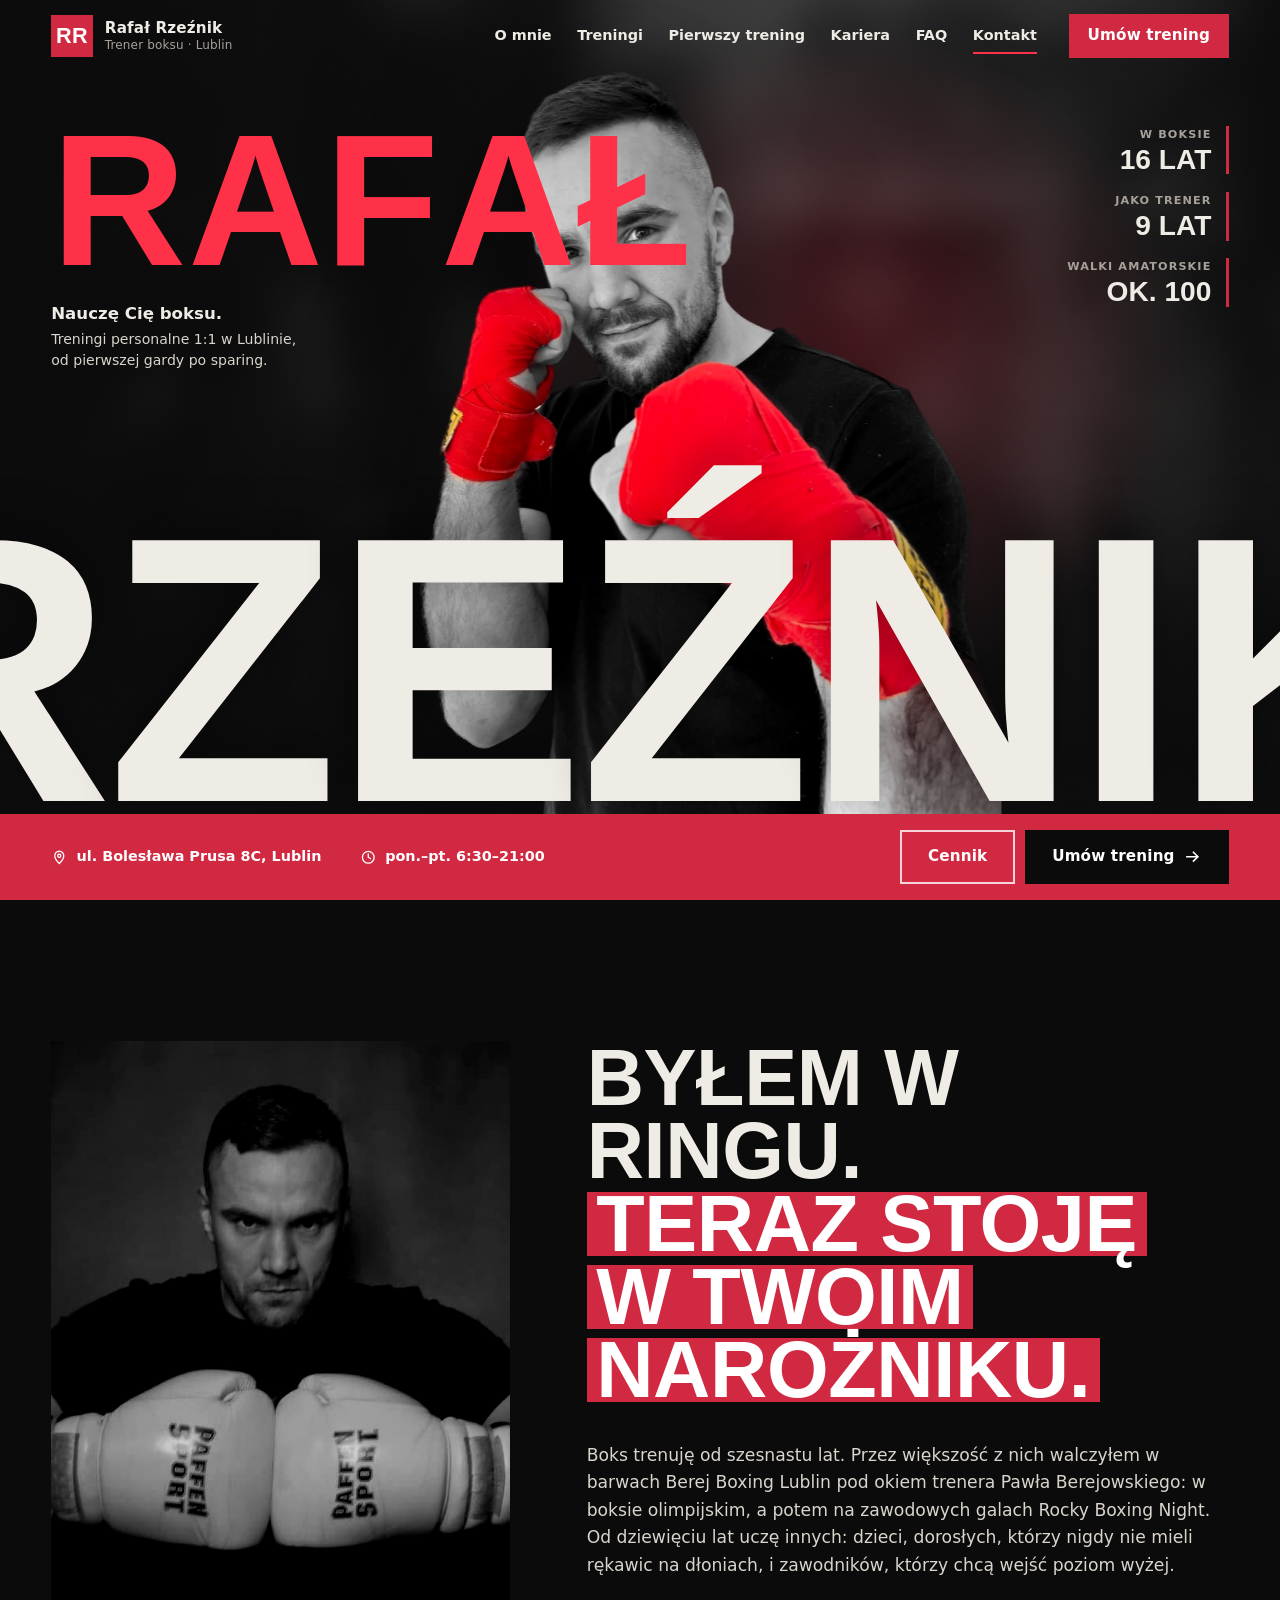
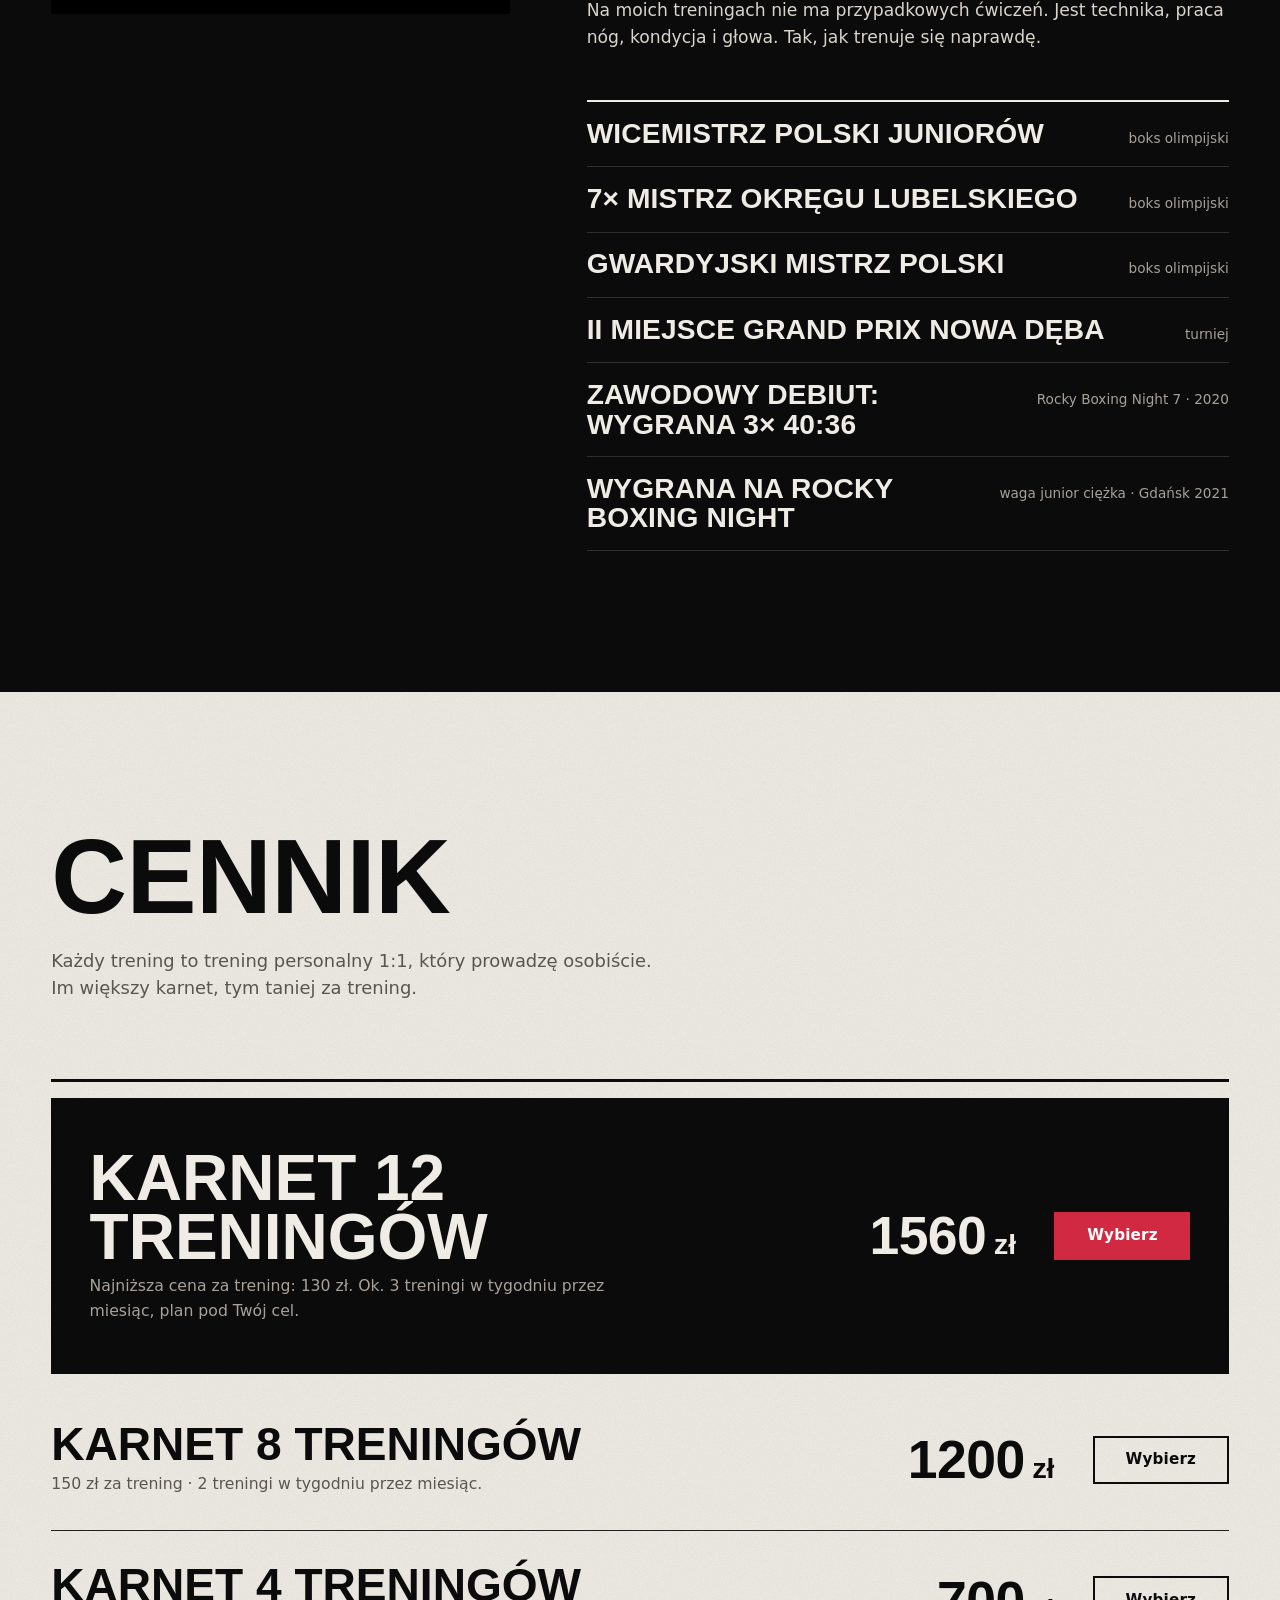
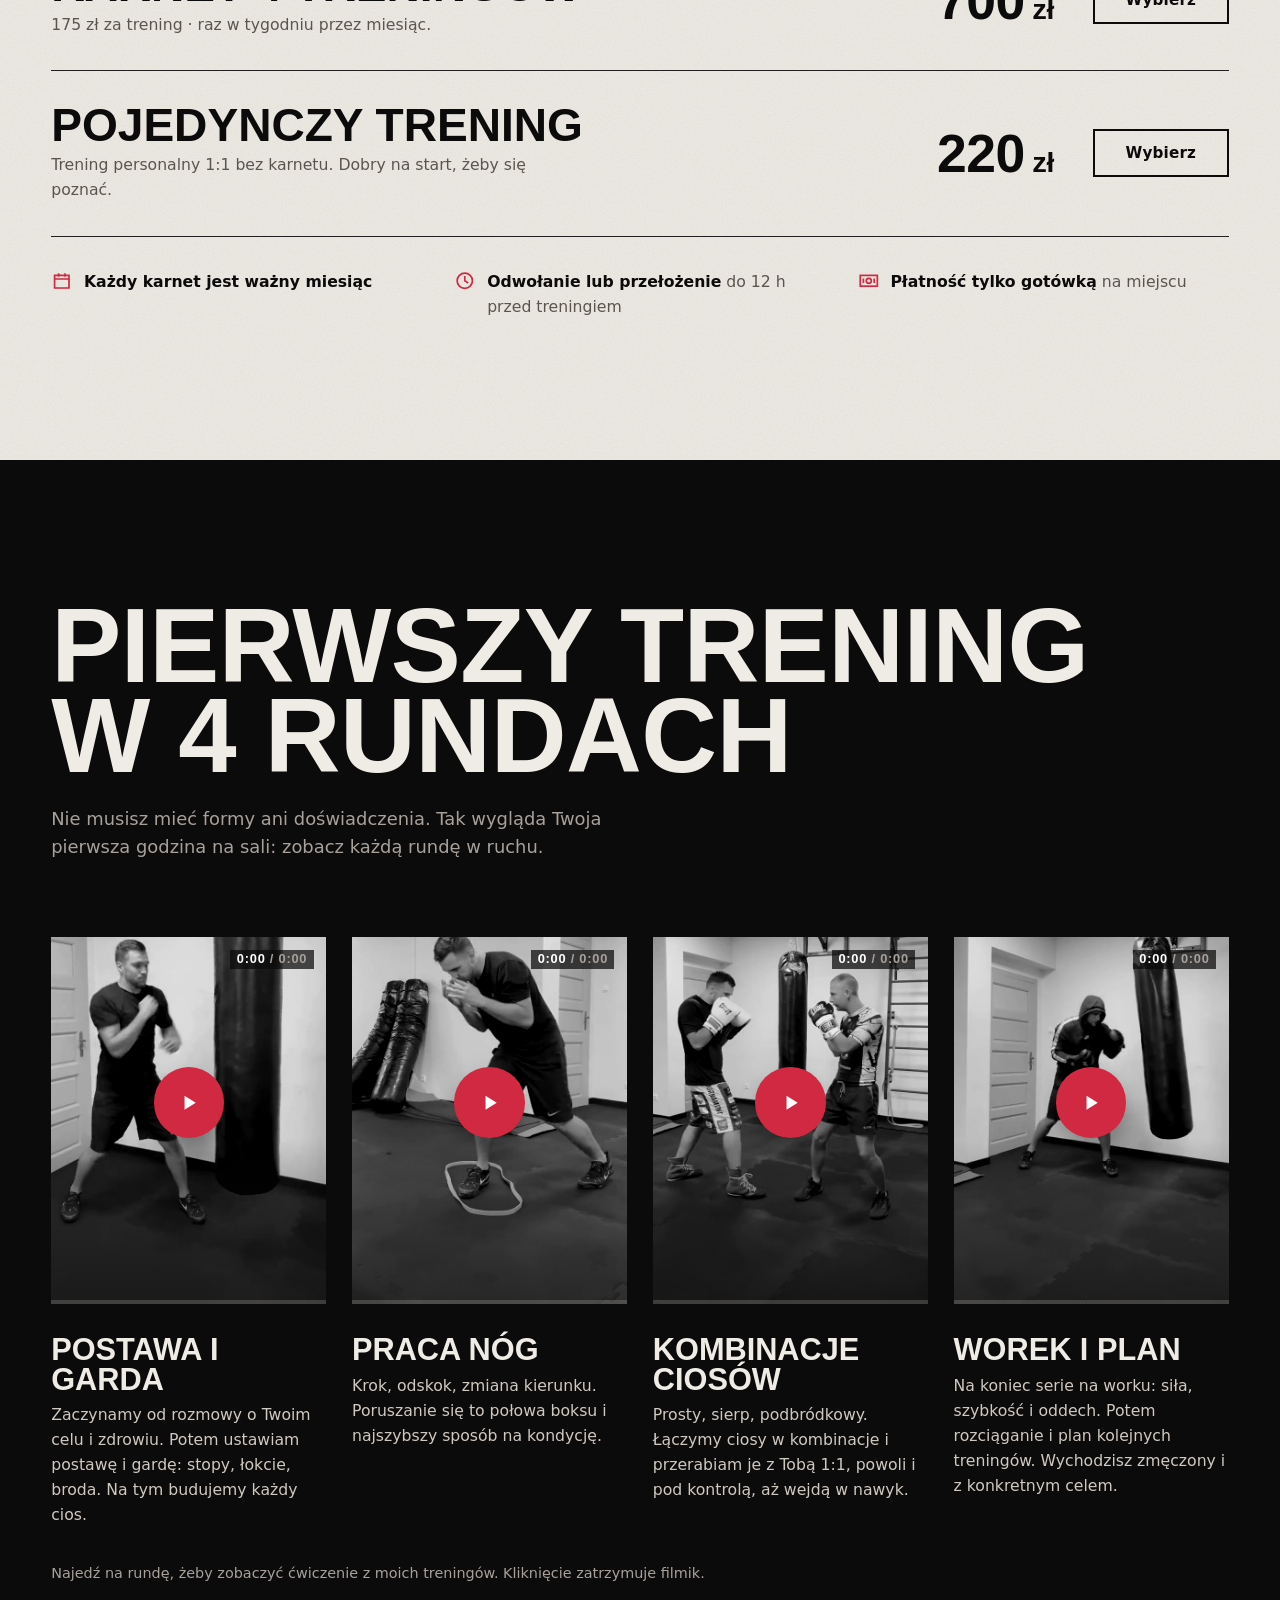
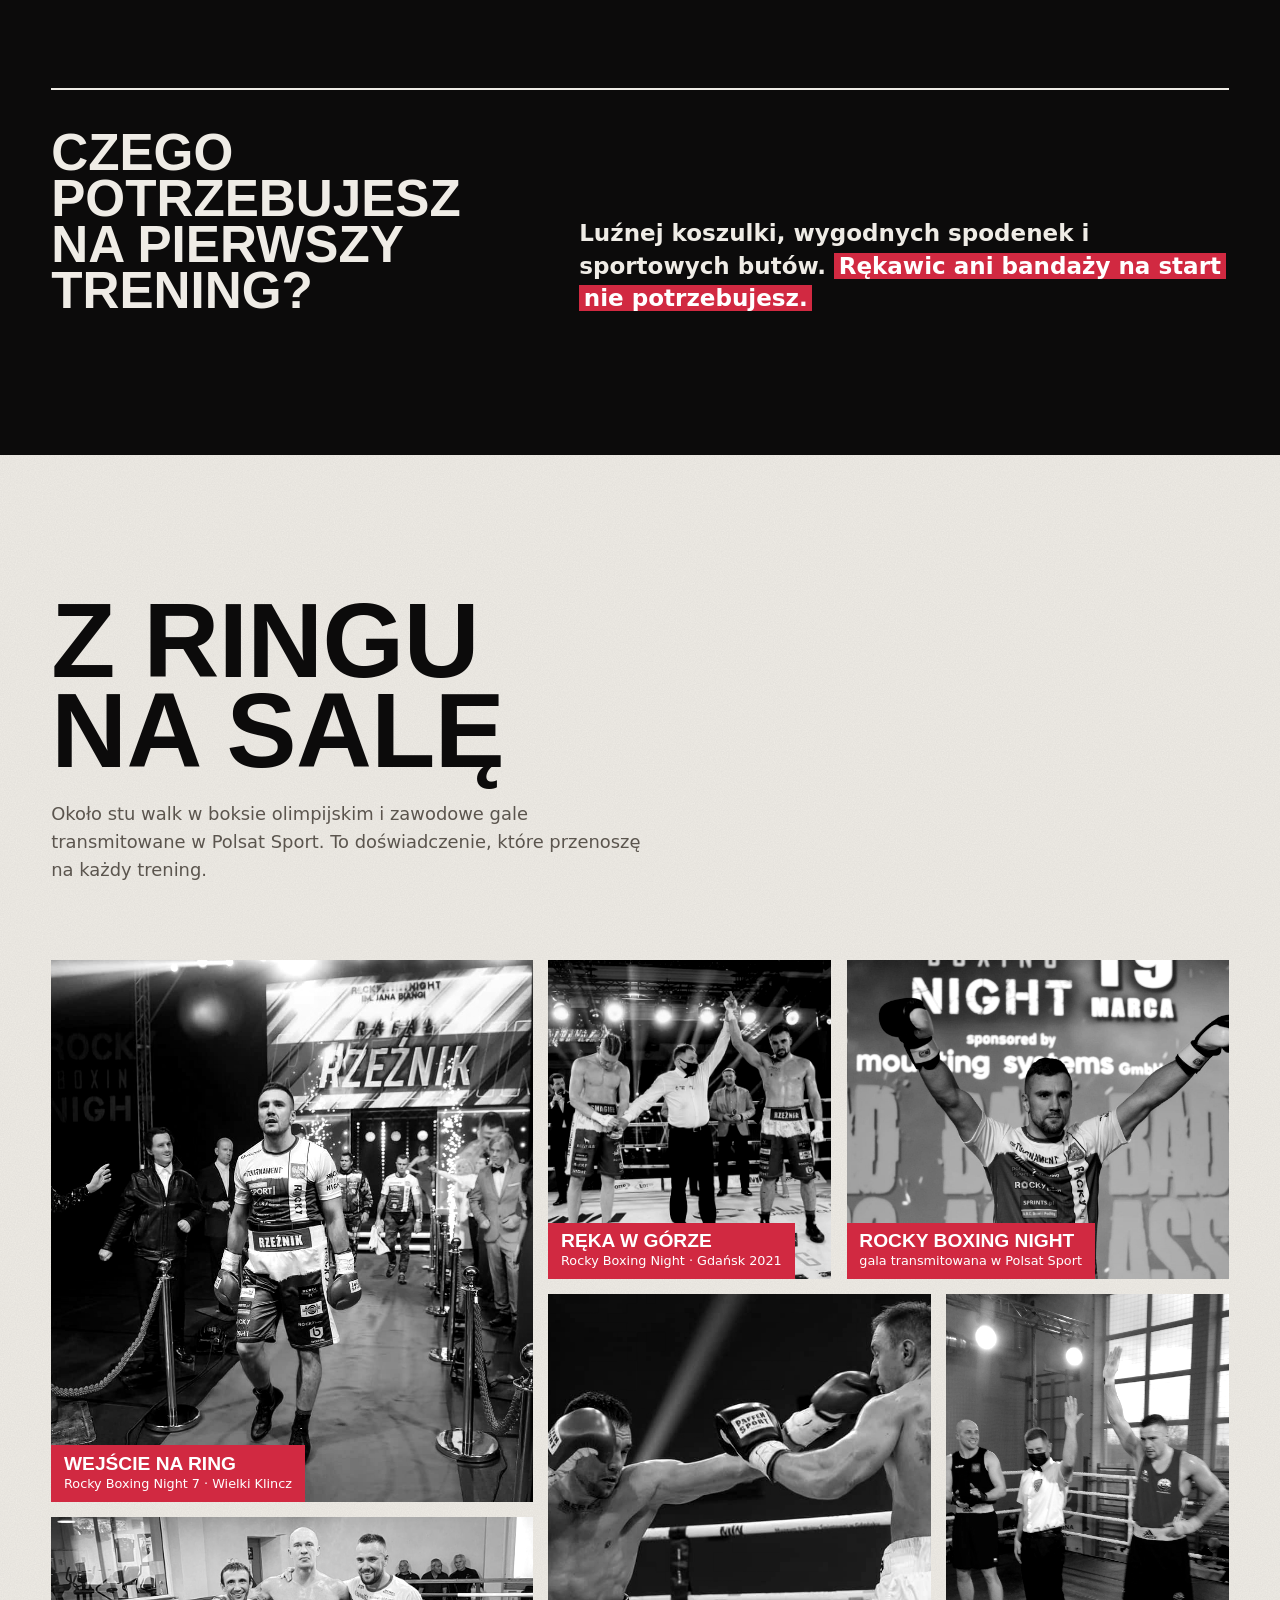
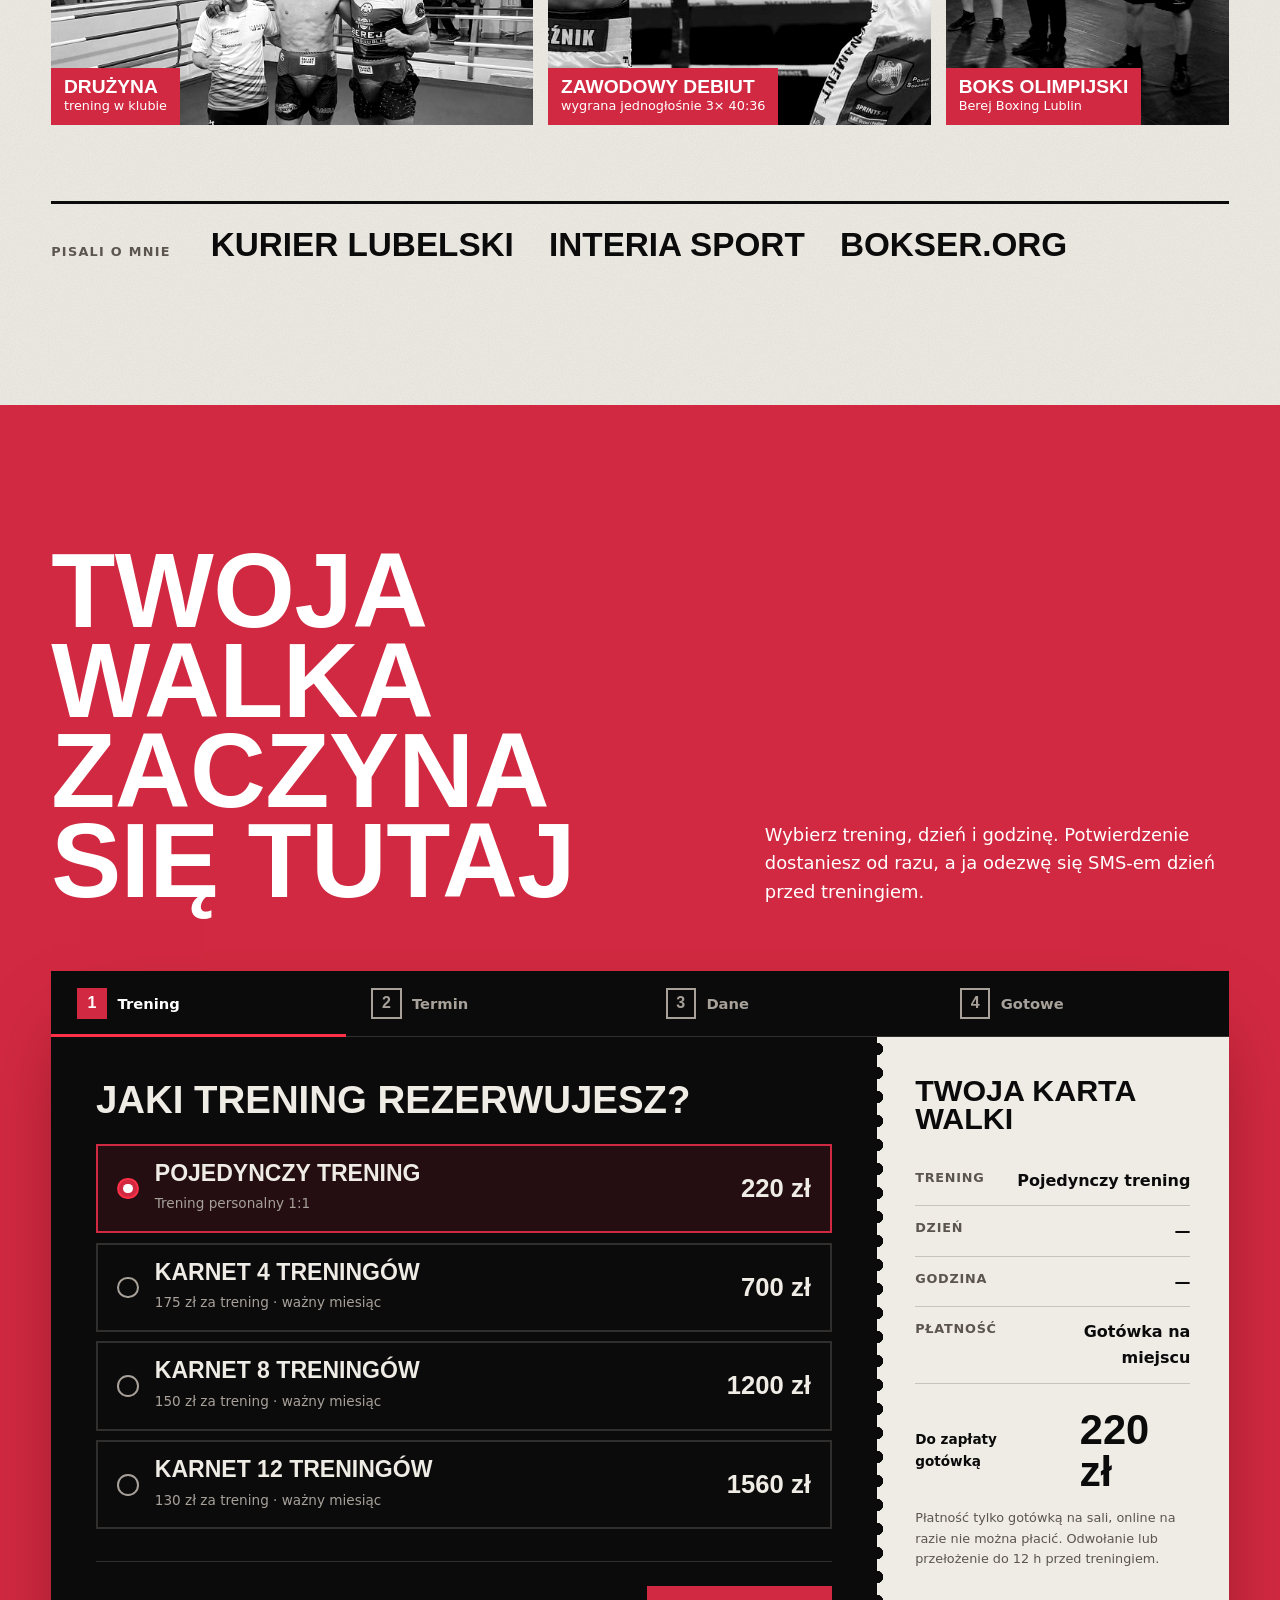
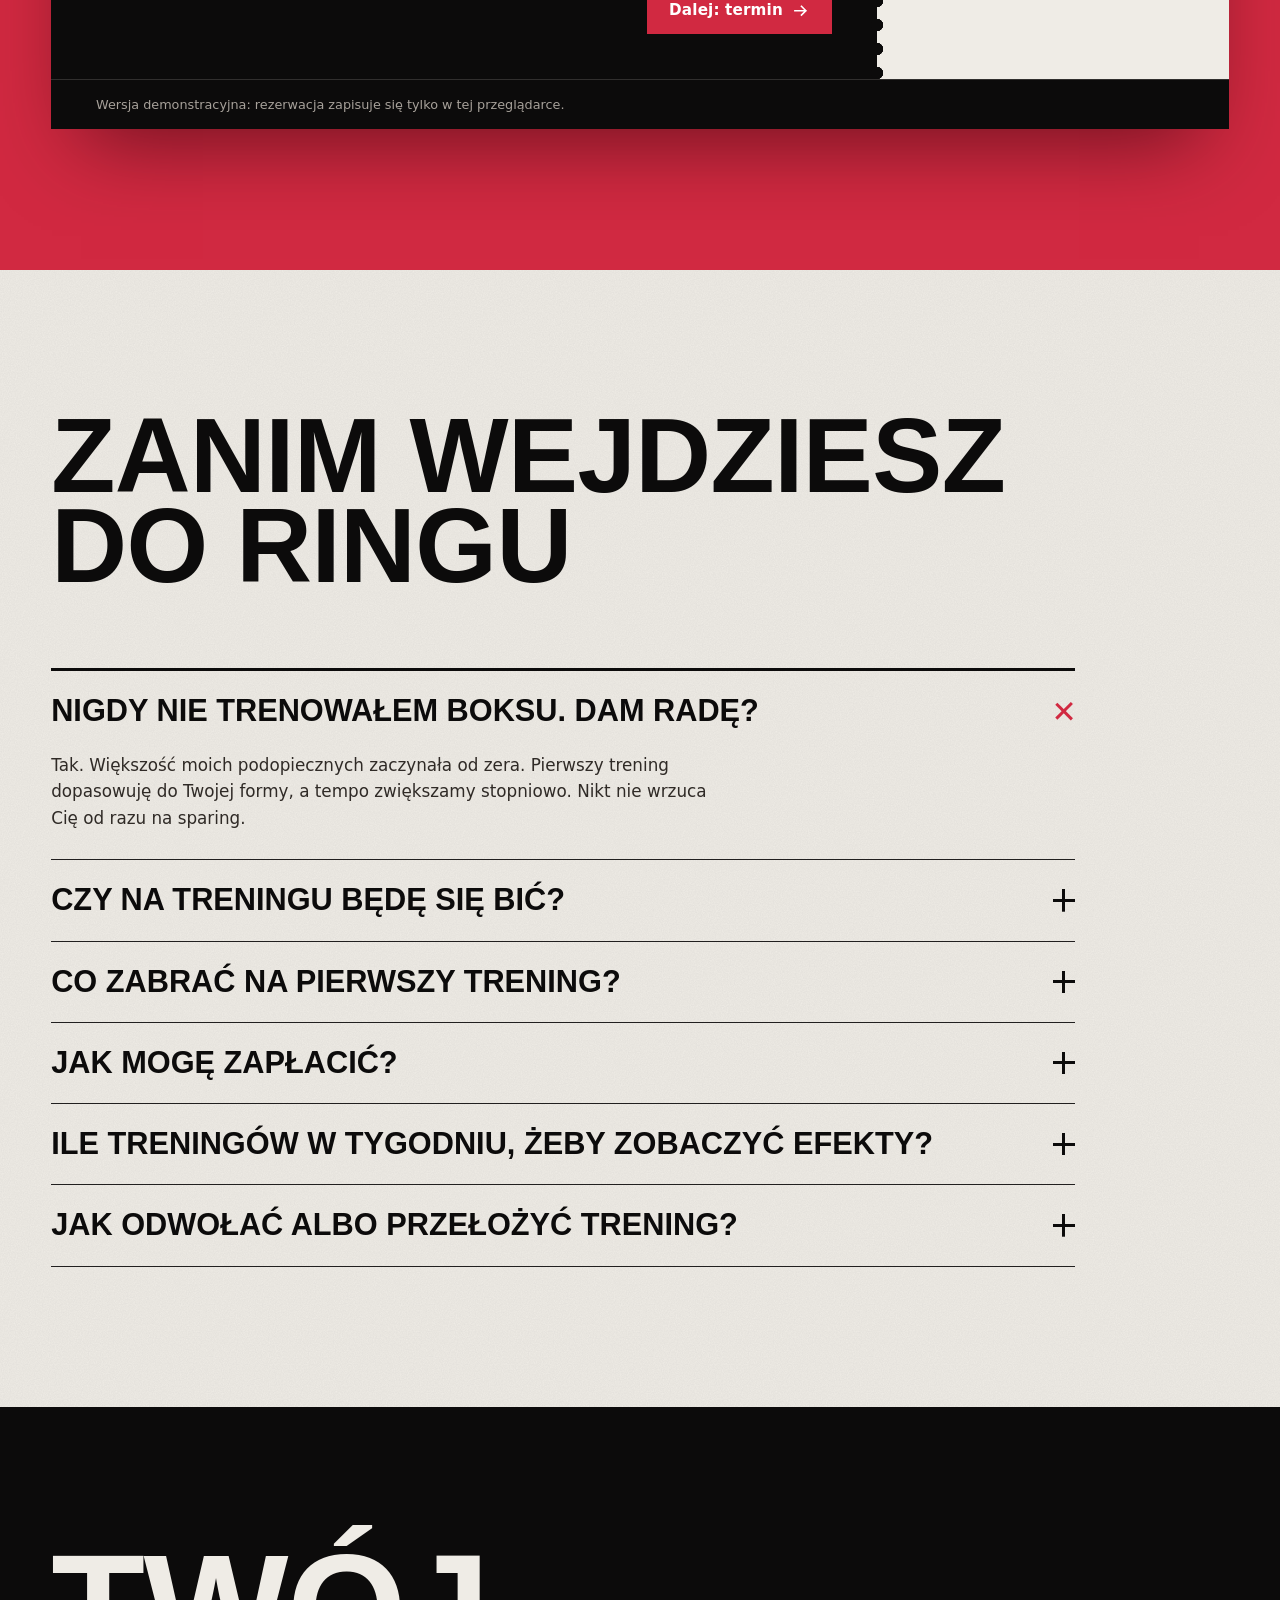
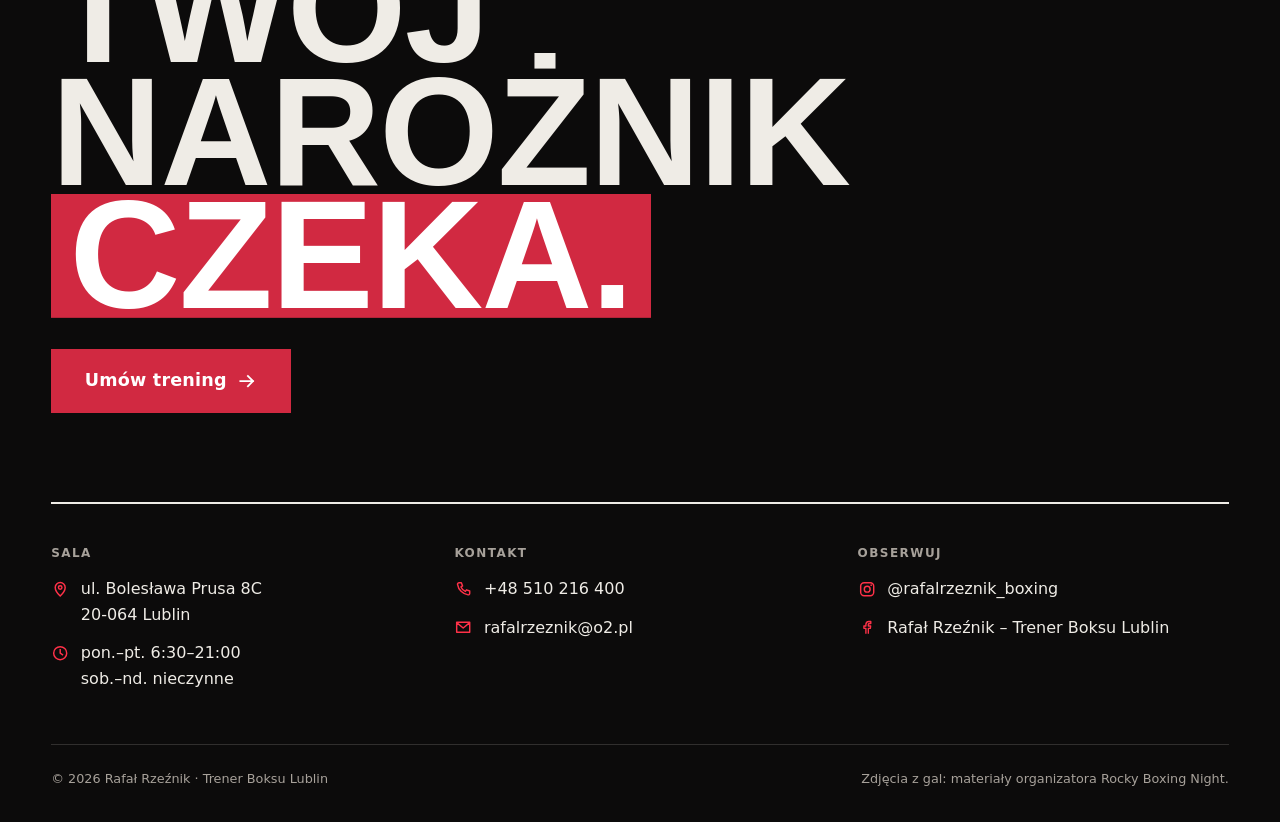
==== commit 28c375ff: "Nowe hero: plakat walki, CTA w pasku" ====
--- a/index.html
+++ b/index.html
@@ -13,7 +13,7 @@
 <link rel="preload" href="assets/fonts/BigShouldersDisplay-900-latin-ext.woff2" as="font" type="font/woff2" crossorigin>
 <script>document.documentElement.classList.add('js')</script>
 <link rel="stylesheet" href="assets/fonts/fonts.css">
-<link rel="stylesheet" href="assets/css/style.css?v=1790612163">
+<link rel="stylesheet" href="assets/css/style.css?v=1790619591">
 <link rel="icon" href="data:image/svg+xml,%3Csvg xmlns='http://www.w3.org/2000/svg' viewBox='0 0 64 64'%3E%3Crect width='64' height='64' fill='%23d12941'/%3E%3Ctext x='32' y='46' font-family='Arial Black,Arial' font-weight='900' font-size='34' text-anchor='middle' fill='white'%3ERR%3C/text%3E%3C/svg%3E">
 </head>
 <body>
@@ -21,7 +21,7 @@
 THESIS: Strona to plakat gali, na którym main eventem jest trener, a zapis na trening to „Twoja walka”. Odrzuca szablon fitness: hero ze stockiem, trzy karty usług, formularz kontaktowy.
 OWN-WORLD: czarny grunt i złamana biel papieru plakatowego, karmin #D12941 z jego belek na IG, czarno-białe zdjęcia z czerwonymi bandażami. Kondensowany grotesk Big Shoulders 900 wersalikami, Montserrat na belkach i w tekście. Belki naklejane jak paski plakatu, karta walk z liniami zamiast kart.
 STORY: widzę byłego zawodnika z realnym dorobkiem, rozumiem, że uczy od zera 1:1, sprawdzam ofertę i pierwszy trening, rezerwuję termin bez pisania w DM.
-FIRST VIEWPORT: afisz: po lewej RAFAŁ / RZEŹNIK pełnym kondensowanym groteskiem, hasło, CTA i liczby; po prawej nieprzecięty portret z czerwonymi bandażami i belką z IG; u dołu czerwony pasek z adresem, godzinami i „Umów trening”.
+FIRST VIEWPORT: plakat walki: nocna arena w tle, duży portret z czerwonymi bandażami, przed nim u dołu RZEŹNIK na całą szerokość (zawsze czytelny); lewa góra RAFAŁ, hasło i CTA; czerwony pasek z adresem.
 FORM: Plakat walki (pozycja 1 na mojej liście), seed 9dbcbc63.
 FINISH: unreviewed and undocumented is unfinished; this build ends with the finish review, the verdict, and DESIGN.md
 -->
@@ -66,38 +66,37 @@
 <main id="tresc">
 
 <!-- ===== HERO: PLAKAT ===== -->
-<section class="hero" id="start" aria-labelledby="hero-title">
+<section class="hero" id="start" aria-labelledby="hero-title" data-hero>
+  <div class="hero__arena" aria-hidden="true"></div>
+  <div class="hero__spot" aria-hidden="true"></div>
   <div class="hero__grain" aria-hidden="true"></div>
 
-  <div class="hero__bill">
-    <h1 class="hero__title" id="hero-title">
-      <span class="hero__first" aria-label="Rafał"><span>R</span><span>A</span><span>F</span><span>A</span><span>Ł</span></span>
-      <span class="hero__last" aria-label="Rzeźnik"><span>R</span><span>Z</span><span>E</span><span>Ź</span><span>N</span><span>I</span><span>K</span></span>
-    </h1>
-    <p class="hero__lead">Nauczę Cię boksu.<br>Od pierwszej gardy po sparing.</p>
-    <div class="hero__actions">
-      <a class="btn btn--red btn--big" href="#rezerwacja" data-book>Umów trening <svg aria-hidden="true"><use href="#i-arrow"/></svg></a>
-      <a class="btn btn--line-light btn--big" href="#treningi">Zobacz treningi</a>
-    </div>
-    <dl class="hero__tape">
-      <div><dt>W boksie</dt><dd>16 lat</dd></div>
-      <div><dt>Jako trener</dt><dd>9 lat</dd></div>
-      <div><dt>Walki amatorskie</dt><dd>ok. 100</dd></div>
-    </dl>
-  </div>
-
-  <figure class="hero__fig">
+  <h1 class="hero__title" id="hero-title">
+    <span class="hero__first" aria-label="Rafał"><span>R</span><span>A</span><span>F</span><span>A</span><span>Ł</span></span>
+    <span class="hero__last" aria-label="Rzeźnik" data-depth="-1"><span>R</span><span>Z</span><span>E</span><span>Ź</span><span>N</span><span>I</span><span>K</span></span>
+  </h1>
+
+  <div class="hero__intro">
+    <p class="hero__lead">Nauczę Cię boksu.<span>Treningi personalne 1:1 w Lublinie, od pierwszej gardy po sparing.</span></p>
+  </div>
+
+  <dl class="hero__tape">
+    <div><dt>W boksie</dt><dd>16 lat</dd></div>
+    <div><dt>Jako trener</dt><dd>9 lat</dd></div>
+    <div><dt>Walki amatorskie</dt><dd>ok. 100</dd></div>
+  </dl>
+
+  <figure class="hero__fig" data-depth="1">
     <img class="hero__cut" src="assets/img/rafal-cutout.webp" width="1300" height="1689" alt="Rafał Rzeźnik w gardzie, w czerwonych bandażach bokserskich" fetchpriority="high">
-    <figcaption class="hero__belts">
-      <span class="belt belt--red" data-paste>Trener boksu · Lublin</span>
-      <span class="belt belt--ink" data-paste>Treningi personalne 1:1 · sparingi</span>
-    </figcaption>
   </figure>
 
-  <div class="hero__strip" data-paste>
+  <div class="hero__strip">
     <p><svg aria-hidden="true"><use href="#i-pin"/></svg>ul. Bolesława Prusa 8C, Lublin</p>
     <p><svg aria-hidden="true"><use href="#i-clock"/></svg>pon.–pt. 6:30–21:00</p>
-    <a class="btn btn--ink hero__cta" href="#rezerwacja" data-book>Umów trening <svg aria-hidden="true"><use href="#i-arrow"/></svg></a>
+    <div class="hero__ctas">
+      <a class="btn btn--line-light hero__price" href="#treningi">Cennik</a>
+      <a class="btn btn--ink hero__cta" href="#rezerwacja" data-book>Umów trening <svg aria-hidden="true"><use href="#i-arrow"/></svg></a>
+    </div>
   </div>
 </section>
 
@@ -445,6 +444,6 @@
 
 <a class="dock" href="#rezerwacja" data-book data-dock>Umów trening <svg aria-hidden="true"><use href="#i-arrow"/></svg></a>
 
-<script src="assets/js/main.js?v=1790612163" defer></script>
+<script src="assets/js/main.js?v=1790619367" defer></script>
 </body>
 </html>
--- a/assets/css/style.css
+++ b/assets/css/style.css
@@ -116,40 +116,43 @@
 .nav__links a:hover::after, .nav__links a.is-here::after { transform: scaleX(1); }
 .nav__cta { min-height: 2.75rem; padding: .7em 1.1em; }
 
-/* ---------- HERO / afisz ---------- */
+/* ---------- HERO / plakat walki ---------- */
 .hero {
-  position: relative; min-height: max(100svh, 640px); overflow: hidden; isolation: isolate;
-  background: radial-gradient(ellipse 55% 70% at 74% 45%, #2b2727 0%, var(--ink-2) 48%, var(--ink) 82%);
-  display: grid; grid-template-columns: minmax(0, 11fr) minmax(0, 9fr); grid-template-rows: 1fr auto;
-  padding-top: 4.5rem; column-gap: clamp(1rem, 3vw, 3rem);
-}
+  --strip: 5.4rem; --nav: 4.5rem; --fs-last: min(29.6vw, 46svh); --fs-first: clamp(3rem, min(14.6vw, 26svh), 16rem);
+  position: relative; height: max(100svh, 680px); overflow: hidden; isolation: isolate; background: var(--ink); padding: 0;
+}
+.hero__arena { position: absolute; inset: -4%; z-index: -3; background: url("../img/hero-arena.jpg") 70% 30% / cover no-repeat; opacity: .5; animation: arena 26s ease-in-out infinite alternate; }
+@keyframes arena { to { transform: scale(1.08) translate(-1.5%, 1%); } }
+.hero__spot { position: absolute; inset: 0; z-index: -2;
+  background: radial-gradient(ellipse 38% 52% at 66% 40%, rgba(209,41,65,.28), transparent 70%),
+              linear-gradient(90deg, rgba(12,11,11,.92) 0%, rgba(12,11,11,.55) 38%, rgba(12,11,11,.25) 62%, rgba(12,11,11,.7) 100%),
+              linear-gradient(0deg, rgba(12,11,11,.95) 0%, rgba(12,11,11,0) 45%); }
 .hero__grain, .paper::before {
   position: absolute; inset: 0; pointer-events: none; z-index: -1; opacity: .5; mix-blend-mode: overlay;
   background-image: url("data:image/svg+xml,%3Csvg xmlns='http://www.w3.org/2000/svg' width='220' height='220'%3E%3Cfilter id='n'%3E%3CfeTurbulence type='fractalNoise' baseFrequency='.85' numOctaves='3' stitchTiles='stitch'/%3E%3CfeColorMatrix values='0 0 0 0 .5 0 0 0 0 .5 0 0 0 0 .5 0 0 0 .55 0'/%3E%3C/filter%3E%3Crect width='100%25' height='100%25' filter='url(%23n)'/%3E%3C/svg%3E");
 }
-.hero__bill { grid-column: 1; grid-row: 1; align-self: center; position: relative; z-index: 3; padding: clamp(1.5rem, 4vh, 3rem) 0 clamp(2rem, 5vh, 3.5rem) var(--pad); }
-.hero__title { margin: 0 0 clamp(1.25rem, 3vh, 2rem); font-family: var(--f-display); font-weight: 900; text-transform: uppercase; line-height: .8; }
-.hero__first, .hero__last { display: flex; }
+.hero__title { margin: 0; font-family: var(--f-display); font-weight: 900; text-transform: uppercase; }
+.hero__first { position: absolute; z-index: 4; left: var(--pad); top: calc(var(--nav) + clamp(1.5rem, 6svh, 4rem)); display: flex; font-size: var(--fs-first); line-height: .8; letter-spacing: .01em; color: var(--red-hot); }
+.hero__last { position: absolute; z-index: 4; left: 0; right: 0; bottom: calc(var(--strip) - .021 * var(--fs-last)); display: flex; justify-content: center;
+  font-size: var(--fs-last); line-height: .8; letter-spacing: -.015em; color: var(--paper);
+  text-shadow: 0 -.04em .12em rgba(0,0,0,.35); will-change: transform; }
 .hero__first span, .hero__last span { display: inline-block; }
-.hero__first { font-size: clamp(3.2rem, min(9.2vw, 15svh), 8.6rem); letter-spacing: .01em; color: var(--red-hot); margin-bottom: .3em; }
-.hero__last { font-size: clamp(4.6rem, min(15.4vw, 25svh), 14.5rem); letter-spacing: -.012em; color: var(--paper); }
-.hero__lead { margin: 0 0 1.75rem; max-width: 26ch; font: 700 clamp(1.2rem, 1.75vw, 1.6rem)/1.3 var(--f-text); text-wrap: balance; }
-.hero__actions { display: flex; flex-wrap: wrap; gap: .75rem; margin-bottom: clamp(1.75rem, 4vh, 2.75rem); }
-.hero__tape { display: flex; margin: 0; border-top: 2px solid var(--paper); max-width: 34rem; }
-.hero__tape div { flex: 1; padding: .75rem 1rem .1rem 0; margin-right: 1rem; border-right: 1px solid var(--line-dark); }
-.hero__tape div:last-child { border-right: 0; margin-right: 0; }
-.hero__tape dt { font-size: .72rem; font-weight: 600; text-transform: uppercase; letter-spacing: .08em; color: var(--muted-dark); }
-.hero__tape dd { margin: .2rem 0 0; font: 800 clamp(1.6rem, 2.3vw, 2.1rem)/1 var(--f-display); text-transform: uppercase; font-variant-numeric: tabular-nums; }
-.hero__fig { grid-column: 2; grid-row: 1; position: relative; margin: 0; align-self: end; justify-self: center; height: 100%; display: flex; align-items: flex-end; min-height: 0; }
-.hero__cut { position: relative; z-index: 2; height: min(calc(100svh - 4.5rem - 5.4rem - 1.5rem), 58vw); max-height: 100%; width: auto; max-width: none; filter: drop-shadow(0 30px 60px rgba(0, 0, 0, .55)); transform-origin: 50% 100%; }
-.hero__belts { position: absolute; z-index: 3; left: 0; bottom: 9%; display: flex; flex-direction: column; align-items: flex-start; gap: .35rem; transform: translateX(-12%); }
-.hero__strip {
-  position: relative; z-index: 5; grid-column: 1 / -1; grid-row: 2; display: flex; align-items: center; gap: clamp(1rem, 3vw, 3rem);
-  background: var(--red); color: #fff; min-height: 5.4rem; padding: 0 var(--pad);
-  font-weight: 600; font-size: clamp(.9rem, 1.1vw, 1.05rem);
-}
+.hero__intro { position: absolute; z-index: 4; left: var(--pad); top: calc(var(--nav) + clamp(1.5rem, 6svh, 4rem) + var(--fs-first) * .8 + clamp(1rem, 3svh, 2rem)); max-width: 30rem; }
+.hero__lead { margin: 0 0 1.4rem; font: 700 clamp(1.15rem, 1.6vw, 1.55rem)/1.3 var(--f-text); text-wrap: balance; }
+.hero__tape { position: absolute; z-index: 4; right: var(--pad); top: calc(var(--nav) + clamp(1.5rem, 6svh, 4rem)); margin: 0; display: grid; gap: 1.1rem; text-align: right; }
+.hero__tape div { border-right: 3px solid var(--red); padding-right: .9rem; }
+.hero__tape dt { font-size: .7rem; font-weight: 600; text-transform: uppercase; letter-spacing: .1em; color: var(--muted-dark); }
+.hero__tape dd { margin: .15rem 0 0; font: 800 clamp(1.5rem, 2.2vw, 2.1rem)/1 var(--f-display); text-transform: uppercase; font-variant-numeric: tabular-nums; }
+.hero__fig { position: absolute; z-index: 2; margin: 0; left: 50%; bottom: var(--strip); height: calc(100% - var(--nav) - var(--strip) + 1rem); transform: translateX(-38%); will-change: transform; }
+.hero__cut { height: 100%; width: auto; max-width: none; filter: drop-shadow(0 30px 70px rgba(0,0,0,.6)) contrast(1.05); transform-origin: 50% 100%; }
+.hero__belts { position: absolute; z-index: 5; left: 88%; top: 30%; display: flex; flex-direction: column; align-items: flex-start; gap: .35rem; white-space: nowrap; }
+.hero__strip { position: absolute; z-index: 5; left: 0; right: 0; bottom: 0; height: var(--strip); display: flex; align-items: center; gap: clamp(1rem, 3vw, 3rem);
+  background: var(--red); color: #fff; padding: 0 var(--pad); font-weight: 600; font-size: clamp(.9rem, 1.1vw, 1.05rem); }
 .hero__strip p { margin: 0; display: flex; align-items: center; gap: .55rem; }
-.hero__cta { margin-left: auto; min-height: 3.4rem; padding-inline: 1.6rem; }
+.hero__ctas { margin-left: auto; display: flex; gap: .6rem; }
+.hero__cta, .hero__price { min-height: 3.4rem; padding-inline: 1.6rem; }
+.hero__price { border-color: rgba(255,255,255,.8); color: #fff; }
+.hero__price:hover { background: #fff; color: var(--red); border-color: #fff; }
 
 /* ---------- Papier ---------- */
 .paper { position: relative; isolation: isolate; background: var(--paper); color: var(--ink); }
@@ -415,17 +418,21 @@
 /* ---------- Ruch: belki naklejane jak paski plakatu ---------- */
 .js [data-paste] { clip-path: inset(0 100% 0 0); transition: clip-path .85s var(--ease); }
 .js [data-paste].is-in { clip-path: inset(0 0 0 0); }
-.js .hero__first span, .js .hero__last span { opacity: 0; transform: translateY(18%) scale(1.14); filter: blur(10px); }
-.js .is-ready .hero__first span, .js .is-ready .hero__last span { opacity: 1; transform: none; filter: none; transition: opacity .5s var(--ease), transform .9s var(--punch), filter .6s var(--ease); transition-delay: calc(var(--i) * 55ms + 120ms); }
-.js .is-ready .hero__last span { transition-delay: calc(var(--i) * 55ms + 380ms); }
-.js .hero__cut { opacity: 0; transform: translateY(5%) scale(1.03); }
-.js .is-ready .hero__cut { opacity: 1; transform: none; transition: opacity .9s var(--ease) .15s, transform 1.4s var(--ease) .15s; }
-.js .hero__lead, .js .hero__actions, .js .hero__tape { opacity: 0; transform: translateY(12px); }
-.js .is-ready .hero__lead, .js .is-ready .hero__actions, .js .is-ready .hero__tape { opacity: 1; transform: none; transition: opacity .7s var(--ease) .75s, transform .9s var(--ease) .75s; }
+.js .hero__first span { opacity: 0; transform: translateX(-.3em); }
+.js .is-ready .hero__first span { opacity: 1; transform: none; transition: opacity .5s var(--ease), transform .8s var(--ease); transition-delay: calc(var(--i) * 45ms + 700ms); }
+.js .hero__last span { opacity: 0; transform: translateY(35%) scale(1.25); filter: blur(14px); }
+.js .is-ready .hero__last span { opacity: 1; transform: none; filter: none; transition: opacity .45s var(--ease), transform .75s cubic-bezier(.2,.9,.2,1), filter .5s var(--ease); transition-delay: calc(var(--i) * 70ms + 250ms); }
+.js .hero__cut { opacity: 0; transform: translateY(6%) scale(1.04); }
+.js .is-ready .hero__cut { opacity: 1; transform: none; transition: opacity 1s var(--ease), transform 1.6s var(--ease); }
+.js .hero__intro, .js .hero__tape { opacity: 0; transform: translateY(14px); }
+.js .is-ready .hero__intro, .js .is-ready .hero__tape { opacity: 1; transform: none; transition: opacity .8s var(--ease) 1s, transform 1s var(--ease) 1s; }
+.hero.is-hit .hero__last { animation: hit .5s cubic-bezier(.2,.9,.2,1); }
+@keyframes hit { 0% { transform: none } 30% { transform: scale(.985, .96) } 100% { transform: none } }
+.hero__last { transform-origin: 50% 100%; }
 @media (prefers-reduced-motion: reduce) {
   .js [data-paste] { clip-path: none; transition: none; }
-  .js .hero__first span, .js .hero__last span, .js .hero__cut, .js .hero__lead, .js .hero__actions, .js .hero__tape { opacity: 1 !important; transform: none !important; filter: none !important; transition: none !important; }
-  .ticket, .step.is-active { animation: none; }
+  .js .hero__first span, .js .hero__last span, .js .hero__cut, .js .hero__intro, .js .hero__tape { opacity: 1 !important; transform: none !important; filter: none !important; transition: none !important; }
+  .ticket, .step.is-active, .hero__arena { animation: none; }
 }
 
 /* ---------- Responsywność ---------- */
@@ -526,37 +533,7 @@
   .bout__price strong { font-size: 1.5em; }
 }
 
-/* ---------- Hero: tablet i telefon ---------- */
-@media (max-width: 900px) {
-  .hero { grid-template-columns: 1fr; grid-template-rows: auto auto auto; min-height: 0; column-gap: 0; }
-  .hero__bill { grid-row: 1; padding: 2rem var(--pad) 0; }
-  .hero__first { font-size: 17vw; }
-  .hero__last { font-size: 29vw; }
-  .hero__lead { margin-bottom: 1.25rem; }
-  .hero__actions, .hero__tape { display: none; }
-  .hero__fig { grid-column: 1; grid-row: 2; height: auto; margin-top: .5rem; }
-  .hero__cut { height: min(60vw, 52svh); max-height: none; }
-  .hero__belts { left: auto; right: -6%; transform: none; bottom: 10%; align-items: flex-end; }
-  .hero__belts .belt { font-size: .82rem; }
-  .hero__strip { grid-row: 3; }
-}
-@media (max-width: 640px) {
-  .hero { padding-top: 4rem; }
-  .hero__bill { padding-top: 1.5rem; }
-  .hero__first { font-size: 18.5vw; }
-  .hero__last { font-size: 30.5vw; }
-  .hero__lead { font-size: 1.1rem; }
-  .hero__cut { height: min(90vw, 41svh); }
-  .hero__belts { right: -14%; bottom: 8%; }
-  .hero__belts .belt--ink { display: none; }
-  .hero__strip { flex-direction: column; align-items: stretch; gap: .25rem; padding: .8rem var(--pad) .9rem; }
-  .hero__strip p { font-size: .85rem; }
-}
-
-@media (min-width: 901px) and (max-height: 780px) {
-  .hero__tape { display: none; }
-  .hero__actions { margin-bottom: 0; }
-}
+
 
 /* ---------- Mobile: przegląd i poprawki ---------- */
 .only-touch { display: none; }
@@ -623,3 +600,40 @@
   .faq summary { font-size: 1.22rem; }
 }
 @media (max-width: 640px) { .step__nav--done { flex-direction: column; } }
+
+/* ---------- Hero: mniejsze ekrany ---------- */
+@media (max-width: 1100px) {
+  .hero__tape { display: none; }
+  .hero__fig { transform: translateX(-30%); }
+  .hero__belts { left: 72%; top: 34%; }
+}
+@media (max-height: 760px) and (min-width: 641px) { .hero__tape { display: none; } }
+@media (max-width: 900px) {
+  .hero { --fs-last: 29.6vw; height: max(100svh, 760px); }
+  .hero__fig { left: 50%; transform: translateX(-50%); height: min(calc(100% - var(--strip) - 15rem), 128vw); }
+  .hero__belts { left: 62%; top: 38%; }
+}
+@media (max-width: 640px) {
+  .hero { --strip: 8.6rem; --nav: 4rem; height: max(100svh, 620px); }
+  .hero { --fs-first: 20vw; }
+  .hero__first { top: calc(var(--nav) + 1.2rem); }
+  .hero__intro { top: calc(var(--nav) + 1.2rem + var(--fs-first) * .8 + .9rem); right: var(--pad); }
+  .hero__lead { font-size: 1.12rem; margin: 0; }
+  .hero__fig { height: min(calc(100% - var(--strip) - var(--nav) - 15vw - 6.5rem), 120vw); }
+  .hero__belts { left: auto; right: -4%; top: 30%; align-items: flex-end; }
+  .hero__belts .belt { font-size: .8rem; }
+  .hero__belts .belt--ink { display: none; }
+  .hero__strip { flex-direction: column; align-items: stretch; justify-content: center; gap: .25rem; padding: .8rem var(--pad) .9rem; }
+  .hero__strip p { font-size: .85rem; }
+  .hero__ctas { margin: .35rem 0 0; display: grid; grid-template-columns: 1fr 1.7fr; gap: .5rem; }
+  .hero__cta, .hero__price { width: 100%; min-height: 3.2rem; padding-inline: .8rem; }
+  .hero__arena { background-position: 60% 30%; }
+}
+.hero__lead span { display: block; margin-top: .45rem; max-width: 30ch; font: 500 clamp(.98rem, 1.15vw, 1.12rem)/1.5 var(--f-text); color: #d9d4cc; }
+@media (max-width: 640px) { .hero__lead span { font-size: .92rem; margin-top: .3rem; } }
+@media (max-height: 880px) and (min-width: 641px) { .hero { --fs-first: clamp(3rem, min(14.6vw, 23svh), 14.5rem); } }
+@media (max-height: 820px) and (min-width: 641px) { .hero { --fs-last: min(29.6vw, 40svh); --fs-first: clamp(3rem, min(14vw, 22svh), 12.5rem); } }
+@media (min-width: 641px) {
+  .hero__lead { font-size: clamp(1rem, 1.3vw, 1.3rem); margin: 0; }
+  .hero__lead span { font-size: clamp(.88rem, .95vw, .98rem); margin-top: .3rem; }
+}
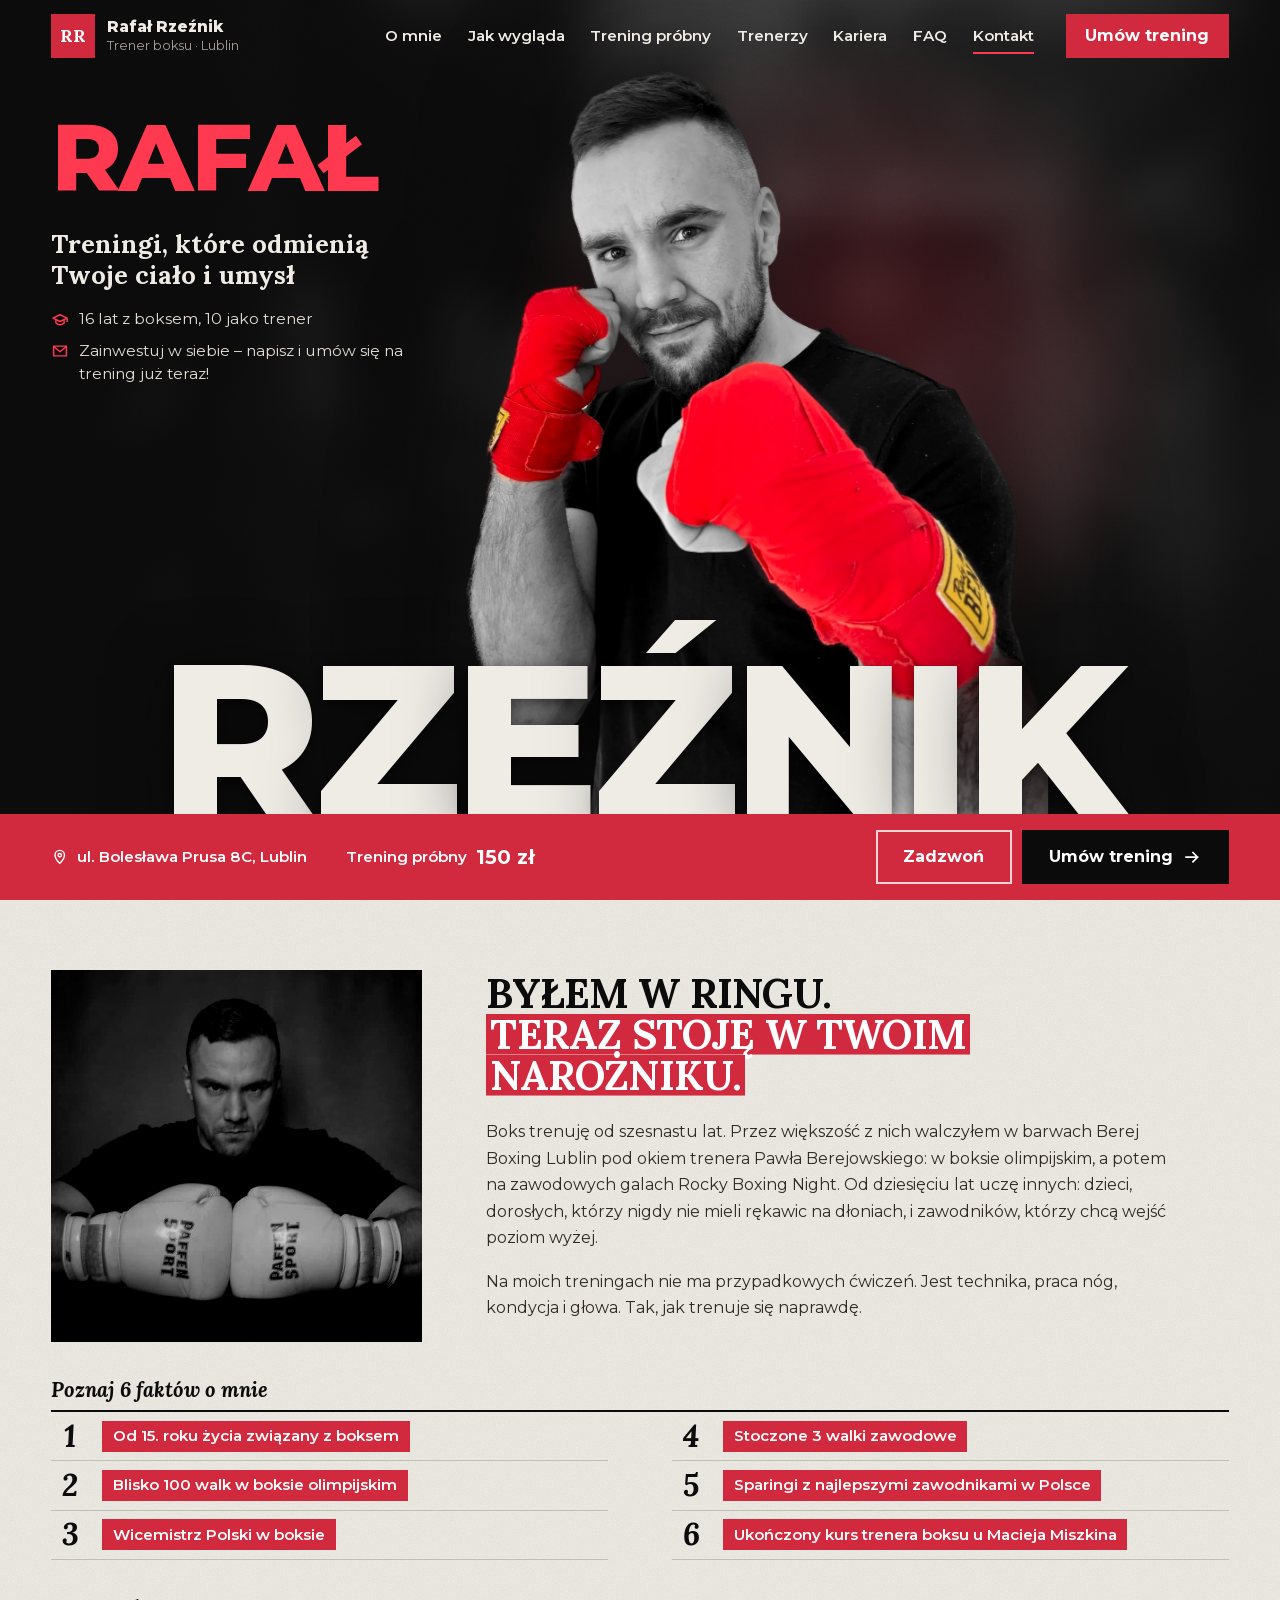
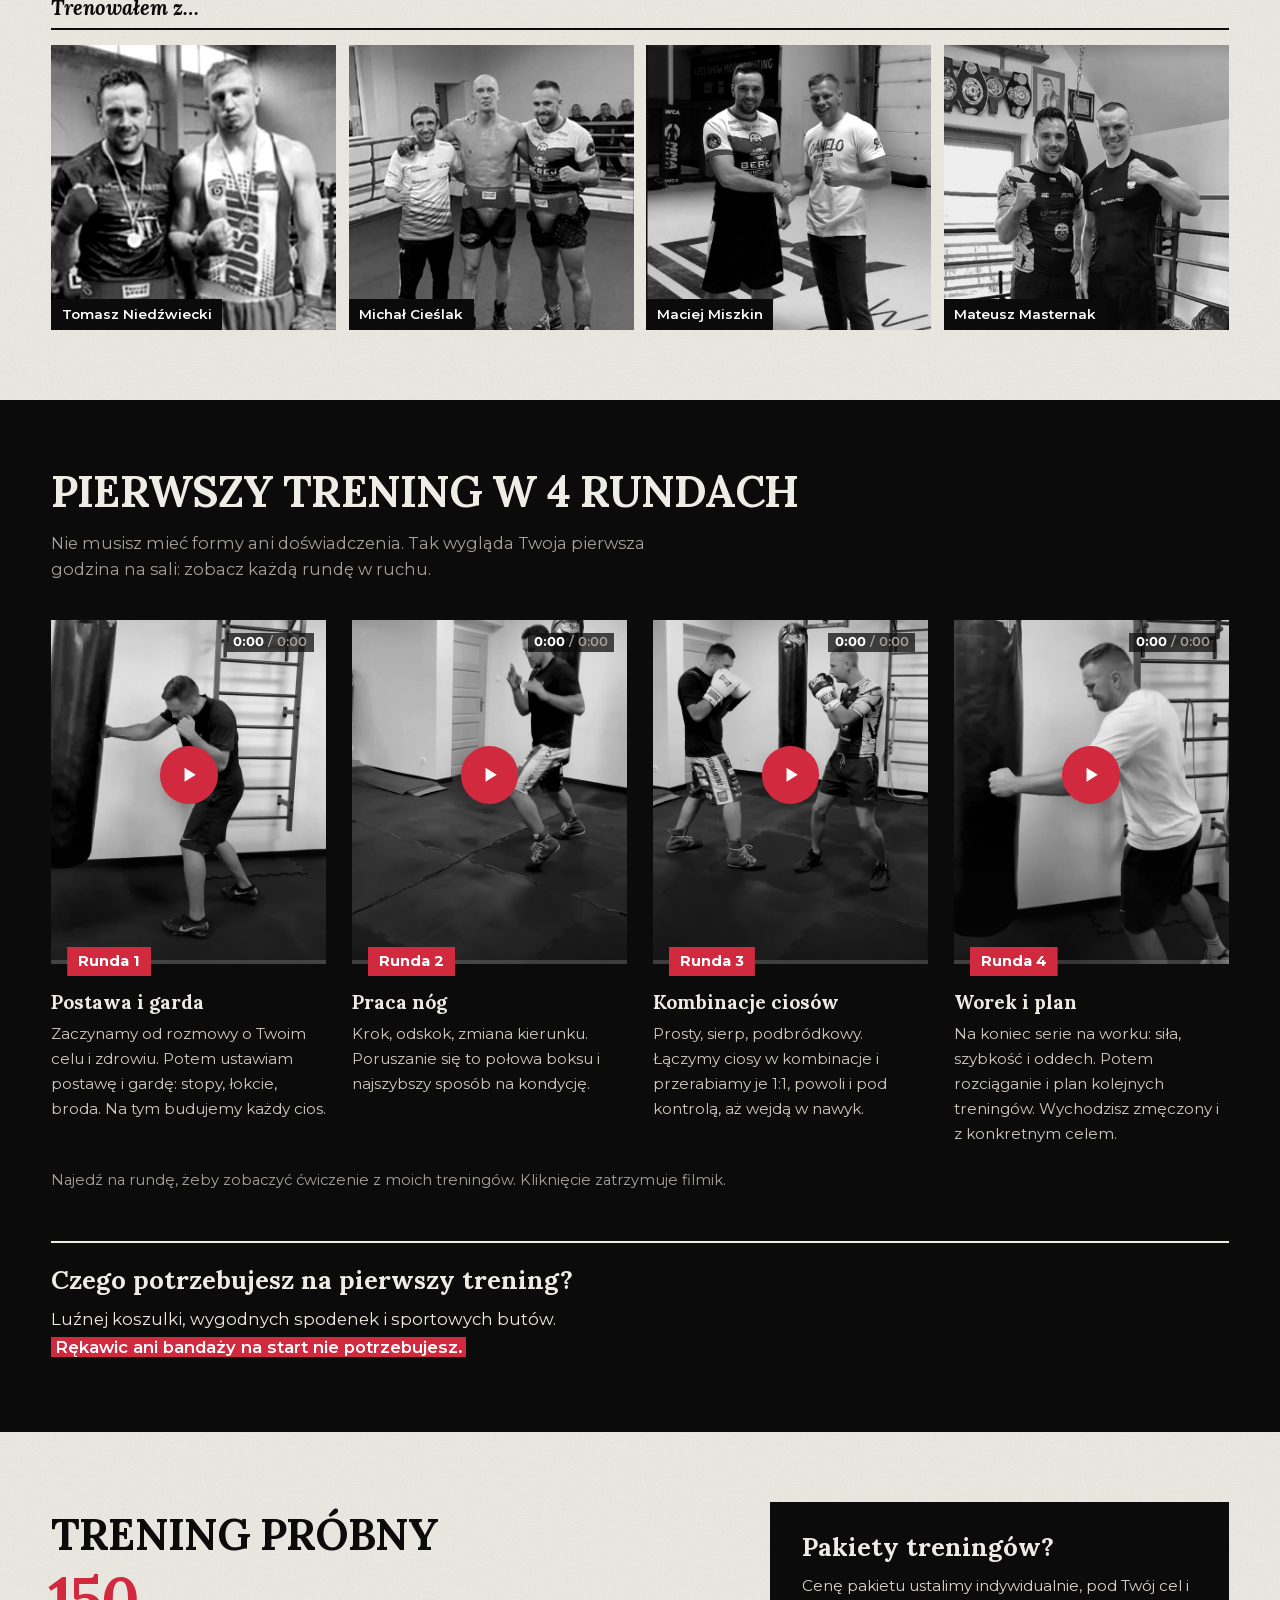
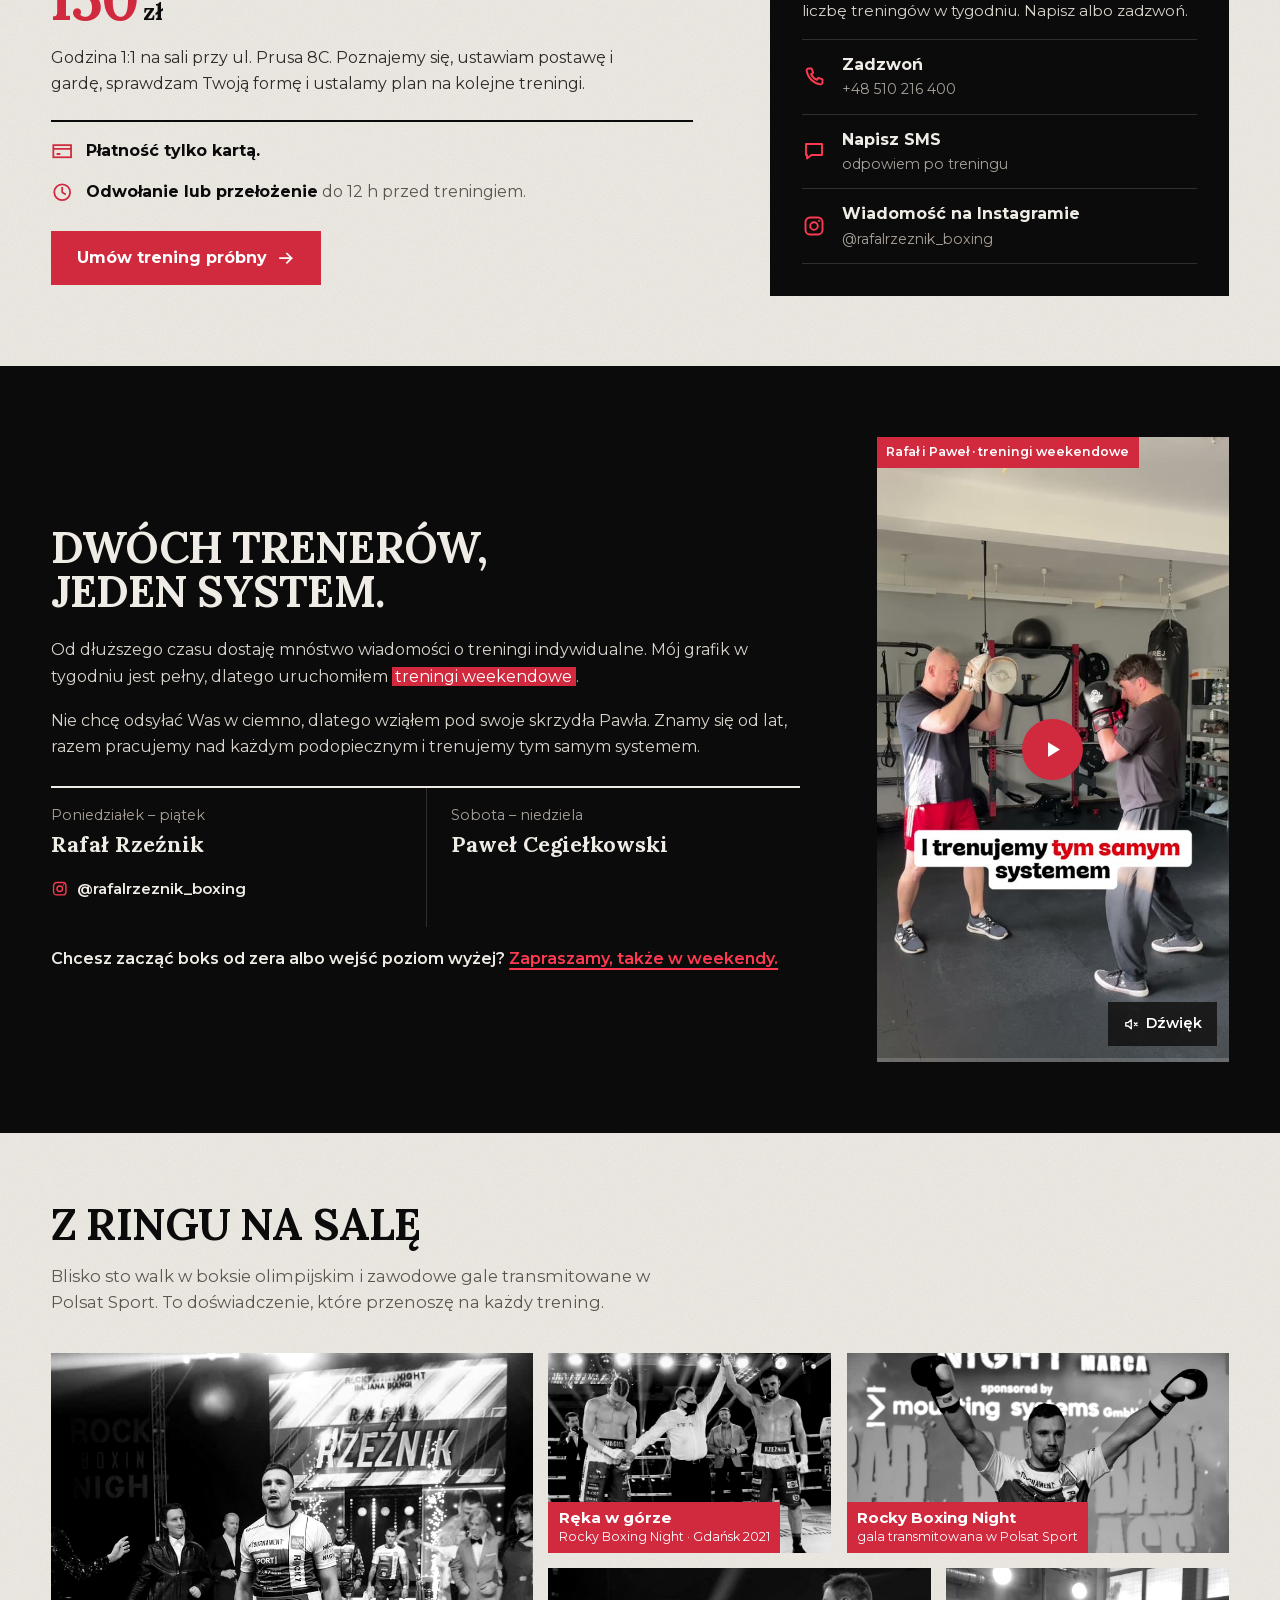
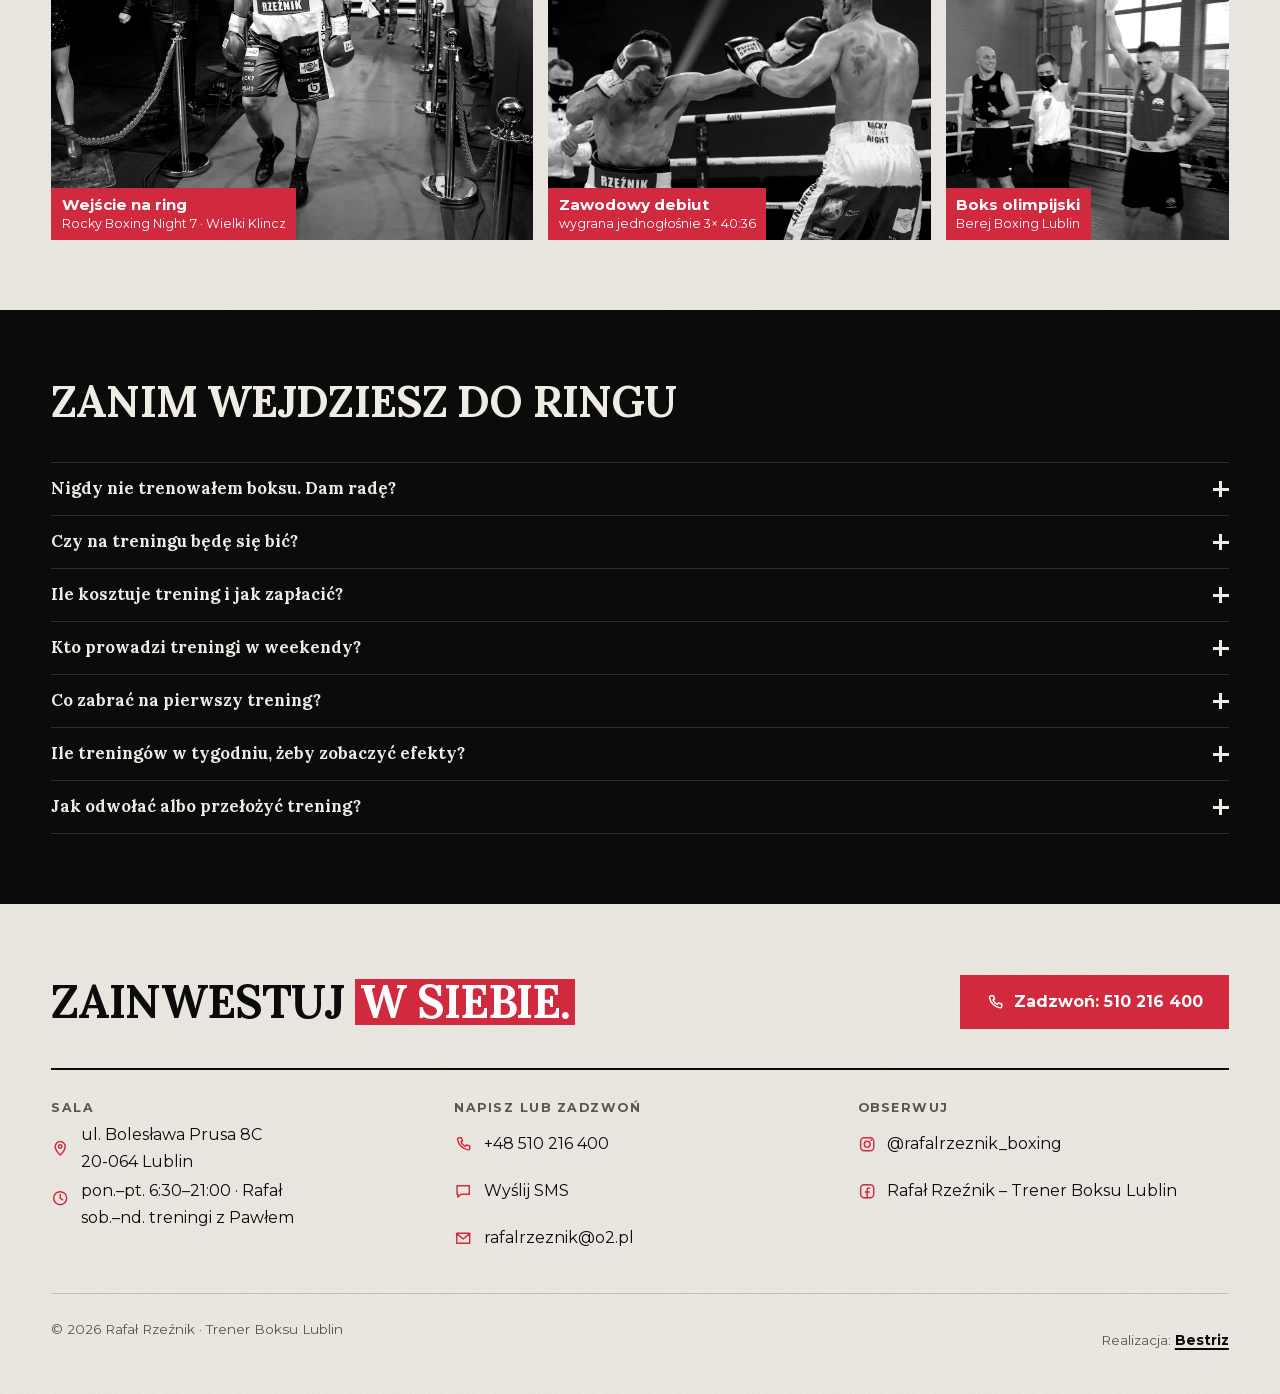
==== commit 6bf01281: "Wersja do akceptacji: feedback Rafała, kompakt, optymalizacja wideo i fontów - Lora w nagłówkach, Mo" ====
--- a/index.html
+++ b/index.html
@@ -3,48 +3,48 @@
 <head>
 <meta charset="utf-8">
 <meta name="viewport" content="width=device-width, initial-scale=1, viewport-fit=cover">
-<title>Rafał Rzeźnik – Trener Boksu Lublin | Treningi personalne 1:1</title>
-<meta name="description" content="Treningi boksu 1:1 w Lublinie z byłym zawodnikiem Berej Boxing Lublin. Wicemistrz Polski juniorów, 7× mistrz okręgu lubelskiego. 16 lat z boksem, 9 jako trener. Umów trening online.">
+<title>Rafał Rzeźnik – Trener Boksu Lublin | Trening próbny 1:1</title>
+<meta name="description" content="Treningi boksu 1:1 w Lublinie, które odmienią Twoje ciało i umysł. 16 lat z boksem, 10 jako trener. Trening próbny 150 zł. Zadzwoń, napisz SMS lub wiadomość na Instagramie.">
 <meta name="theme-color" content="#0c0b0b">
+<meta name="robots" content="noindex">
+<link rel="canonical" href="https://pathius.github.io/rafal-rzeznik/">
+<meta property="og:type" content="website">
+<meta property="og:locale" content="pl_PL">
+<meta property="og:url" content="https://pathius.github.io/rafal-rzeznik/">
 <meta property="og:title" content="Rafał Rzeźnik – Trener Boksu Lublin">
-<meta property="og:description" content="Nauczę Cię boksu. Treningi personalne 1:1 i sparingi przy ul. Prusa 8C w Lublinie.">
-<meta property="og:image" content="assets/img/profil.jpg">
-<link rel="preload" href="assets/fonts/BigShouldersDisplay-900-latin.woff2" as="font" type="font/woff2" crossorigin>
-<link rel="preload" href="assets/fonts/BigShouldersDisplay-900-latin-ext.woff2" as="font" type="font/woff2" crossorigin>
+<meta property="og:description" content="Treningi, które odmienią Twoje ciało i umysł. Zainwestuj w siebie: umów trening próbny przy ul. Prusa 8C w Lublinie.">
+<meta property="og:image" content="https://pathius.github.io/rafal-rzeznik/assets/img/profil.jpg?v=3">
+<meta property="og:image:width" content="1200">
+<meta property="og:image:height" content="1200">
+<meta name="twitter:card" content="summary">
+<link rel="preload" href="assets/img/rafal-cutout.webp" as="image" fetchpriority="high">
+<link rel="preload" href="assets/fonts/Lora-roman-pl.woff2" as="font" type="font/woff2" crossorigin>
+<link rel="preload" href="assets/fonts/Montserrat-400-pl.woff2" as="font" type="font/woff2" crossorigin>
+<link rel="preload" href="assets/fonts/Montserrat-800-pl.woff2" as="font" type="font/woff2" crossorigin>
 <script>document.documentElement.classList.add('js')</script>
-<link rel="stylesheet" href="assets/fonts/fonts.css">
-<link rel="stylesheet" href="assets/css/style.css?v=1790619591">
-<link rel="icon" href="data:image/svg+xml,%3Csvg xmlns='http://www.w3.org/2000/svg' viewBox='0 0 64 64'%3E%3Crect width='64' height='64' fill='%23d12941'/%3E%3Ctext x='32' y='46' font-family='Arial Black,Arial' font-weight='900' font-size='34' text-anchor='middle' fill='white'%3ERR%3C/text%3E%3C/svg%3E">
+<link rel="stylesheet" href="assets/fonts/fonts.css?v=2026-11-06">
+<link rel="stylesheet" href="assets/css/style.css?v=2026-11-06">
+<link rel="icon" href="data:image/svg+xml,%3Csvg xmlns='http://www.w3.org/2000/svg' viewBox='0 0 64 64'%3E%3Crect width='64' height='64' fill='%23d12a3f'/%3E%3Ctext x='32' y='45' font-family='Georgia,serif' font-weight='700' font-size='30' text-anchor='middle' fill='white'%3ERR%3C/text%3E%3C/svg%3E">
 </head>
 <body>
-<!--
-THESIS: Strona to plakat gali, na którym main eventem jest trener, a zapis na trening to „Twoja walka”. Odrzuca szablon fitness: hero ze stockiem, trzy karty usług, formularz kontaktowy.
-OWN-WORLD: czarny grunt i złamana biel papieru plakatowego, karmin #D12941 z jego belek na IG, czarno-białe zdjęcia z czerwonymi bandażami. Kondensowany grotesk Big Shoulders 900 wersalikami, Montserrat na belkach i w tekście. Belki naklejane jak paski plakatu, karta walk z liniami zamiast kart.
-STORY: widzę byłego zawodnika z realnym dorobkiem, rozumiem, że uczy od zera 1:1, sprawdzam ofertę i pierwszy trening, rezerwuję termin bez pisania w DM.
-FIRST VIEWPORT: plakat walki: nocna arena w tle, duży portret z czerwonymi bandażami, przed nim u dołu RZEŹNIK na całą szerokość (zawsze czytelny); lewa góra RAFAŁ, hasło i CTA; czerwony pasek z adresem.
-FORM: Plakat walki (pozycja 1 na mojej liście), seed 9dbcbc63.
-FINISH: unreviewed and undocumented is unfinished; this build ends with the finish review, the verdict, and DESIGN.md
--->
 <a class="skip" href="#tresc">Przejdź do treści</a>
 
 <svg width="0" height="0" style="position:absolute" aria-hidden="true">
   <symbol id="i-arrow" viewBox="0 0 24 24"><path d="M4 12h15M13 6l6 6-6 6" fill="none" stroke="currentColor" stroke-width="2.2" stroke-linecap="square"/></symbol>
-  <symbol id="i-back" viewBox="0 0 24 24"><path d="M20 12H5M11 6l-6 6 6 6" fill="none" stroke="currentColor" stroke-width="2.2" stroke-linecap="square"/></symbol>
   <symbol id="i-phone" viewBox="0 0 24 24"><path d="M6.6 3.5h3l1.6 4.2-2.1 1.4a11 11 0 0 0 5.8 5.8l1.4-2.1 4.2 1.6v3a2 2 0 0 1-2.1 2A16.5 16.5 0 0 1 4.6 5.6a2 2 0 0 1 2-2.1z" fill="none" stroke="currentColor" stroke-width="1.9" stroke-linejoin="round"/></symbol>
   <symbol id="i-mail" viewBox="0 0 24 24"><path d="M3.5 5.5h17v13h-17zM3.5 6l8.5 7 8.5-7" fill="none" stroke="currentColor" stroke-width="1.9" stroke-linejoin="round"/></symbol>
+  <symbol id="i-chat" viewBox="0 0 24 24"><path d="M4 5h16v11H9.5L5 19.5V16H4z" fill="none" stroke="currentColor" stroke-width="1.9" stroke-linejoin="round"/></symbol>
+  <symbol id="i-cap" viewBox="0 0 24 24"><path d="M2.5 9.5 12 5l9.5 4.5L12 14zM6.5 11.5v4.5c1.5 1.5 3.4 2.2 5.5 2.2s4-.7 5.5-2.2v-4.5M21.5 9.5v5" fill="none" stroke="currentColor" stroke-width="1.9" stroke-linejoin="round"/></symbol>
+  <symbol id="i-back" viewBox="0 0 24 24"><path d="M20 12H5M11 6l-6 6 6 6" fill="none" stroke="currentColor" stroke-width="2.2" stroke-linecap="square"/></symbol>
   <symbol id="i-pin" viewBox="0 0 24 24"><path d="M12 21s-6.5-6.2-6.5-11.2a6.5 6.5 0 0 1 13 0C18.5 14.8 12 21 12 21z" fill="none" stroke="currentColor" stroke-width="1.9"/><circle cx="12" cy="9.8" r="2.3" fill="none" stroke="currentColor" stroke-width="1.9"/></symbol>
   <symbol id="i-clock" viewBox="0 0 24 24"><circle cx="12" cy="12" r="8.5" fill="none" stroke="currentColor" stroke-width="1.9"/><path d="M12 7.5V12l3 2" fill="none" stroke="currentColor" stroke-width="1.9" stroke-linecap="square"/></symbol>
   <symbol id="i-ig" viewBox="0 0 24 24"><rect x="3.5" y="3.5" width="17" height="17" rx="4.5" fill="none" stroke="currentColor" stroke-width="1.9"/><circle cx="12" cy="12" r="3.8" fill="none" stroke="currentColor" stroke-width="1.9"/><circle cx="17.2" cy="6.8" r="1.1" fill="currentColor"/></symbol>
-  <symbol id="i-fb" viewBox="0 0 24 24"><path d="M13.5 20.5v-7h2.6l.4-3h-3V8.7c0-.9.3-1.5 1.6-1.5h1.6V4.6a20 20 0 0 0-2.4-.1c-2.4 0-4 1.4-4 4.1v1.9H7.7v3h2.6v7" fill="none" stroke="currentColor" stroke-width="1.8" stroke-linejoin="round"/></symbol>
-  <symbol id="i-check" viewBox="0 0 24 24"><path d="M4.5 12.5l5 5 10-11" fill="none" stroke="currentColor" stroke-width="2.4" stroke-linecap="square"/></symbol>
-  <symbol id="i-cal" viewBox="0 0 24 24"><path d="M4 6h16v14H4zM4 10h16M8.5 3.5v4M15.5 3.5v4" fill="none" stroke="currentColor" stroke-width="1.9"/></symbol>
-  <symbol id="i-plus" viewBox="0 0 24 24"><path d="M12 5v14M5 12h14" fill="none" stroke="currentColor" stroke-width="2.2"/></symbol>
+  <symbol id="i-fb" viewBox="0 0 24 24"><rect x="3.5" y="3.5" width="17" height="17" rx="4.5" fill="none" stroke="currentColor" stroke-width="1.9"/><path d="M15.2 8.2h-1.6c-1.1 0-1.7.6-1.7 1.8v10.5M9.6 13h5.2" fill="none" stroke="currentColor" stroke-width="1.9" stroke-linecap="round"/></symbol>
   <symbol id="i-play" viewBox="0 0 24 24"><path d="M8 5.5v13l10.5-6.5z" fill="currentColor"/></symbol>
   <symbol id="i-pause" viewBox="0 0 24 24"><path d="M7.5 5.5h3v13h-3zM13.5 5.5h3v13h-3z" fill="currentColor"/></symbol>
-  <symbol id="i-cash" viewBox="0 0 24 24"><rect x="2.5" y="6" width="19" height="12" fill="none" stroke="currentColor" stroke-width="1.9"/><circle cx="12" cy="12" r="2.8" fill="none" stroke="currentColor" stroke-width="1.9"/><path d="M6 9.5v5M18 9.5v5" stroke="currentColor" stroke-width="1.9"/></symbol>
-  <symbol id="i-lock" viewBox="0 0 24 24"><rect x="5" y="10.5" width="14" height="10" fill="none" stroke="currentColor" stroke-width="1.9"/><path d="M8.5 10.5V7.5a3.5 3.5 0 0 1 7 0v3" fill="none" stroke="currentColor" stroke-width="1.9"/></symbol>
-  <symbol id="i-chev-l" viewBox="0 0 24 24"><path d="M15 5l-7 7 7 7" fill="none" stroke="currentColor" stroke-width="2.2" stroke-linecap="square"/></symbol>
-  <symbol id="i-chev-r" viewBox="0 0 24 24"><path d="M9 5l7 7-7 7" fill="none" stroke="currentColor" stroke-width="2.2" stroke-linecap="square"/></symbol>
+  <symbol id="i-sound" viewBox="0 0 24 24"><path d="M4 9.5h3.5L12 5.5v13l-4.5-4H4zM15.5 9a4 4 0 0 1 0 6M18 6.5a7.5 7.5 0 0 1 0 11" fill="none" stroke="currentColor" stroke-width="1.9" stroke-linejoin="round"/></symbol>
+  <symbol id="i-mute" viewBox="0 0 24 24"><path d="M4 9.5h3.5L12 5.5v13l-4.5-4H4zM16 9.5l5 5M21 9.5l-5 5" fill="none" stroke="currentColor" stroke-width="1.9" stroke-linejoin="round"/></symbol>
+  <symbol id="i-card" viewBox="0 0 24 24"><rect x="2.5" y="5.5" width="19" height="13" fill="none" stroke="currentColor" stroke-width="1.9"/><path d="M2.5 9.5h19M6 15h4" fill="none" stroke="currentColor" stroke-width="1.9"/></symbol>
 </svg>
 
 <header class="nav" data-nav>
@@ -54,13 +54,14 @@
   </a>
   <nav class="nav__links" aria-label="Główna nawigacja">
     <a href="#o-mnie">O mnie</a>
-    <a href="#treningi">Treningi</a>
-    <a href="#pierwszy-trening">Pierwszy trening</a>
+    <a href="#pierwszy-trening">Jak wygląda</a>
+    <a href="#trening-probny">Trening próbny</a>
+    <a href="#trenerzy">Trenerzy</a>
     <a href="#kariera">Kariera</a>
     <a href="#faq">FAQ</a>
     <a href="#kontakt">Kontakt</a>
   </nav>
-  <a class="btn btn--red nav__cta" href="#rezerwacja" data-book>Umów trening</a>
+  <a class="btn btn--red nav__cta" href="#kontakt">Umów trening</a>
 </header>
 
 <main id="tresc">
@@ -73,88 +74,61 @@
 
   <h1 class="hero__title" id="hero-title">
     <span class="hero__first" aria-label="Rafał"><span>R</span><span>A</span><span>F</span><span>A</span><span>Ł</span></span>
-    <span class="hero__last" aria-label="Rzeźnik" data-depth="-1"><span>R</span><span>Z</span><span>E</span><span>Ź</span><span>N</span><span>I</span><span>K</span></span>
+    <span class="hero__last" aria-label="Rzeźnik"><span>R</span><span>Z</span><span>E</span><span>Ź</span><span>N</span><span>I</span><span>K</span></span>
   </h1>
 
   <div class="hero__intro">
-    <p class="hero__lead">Nauczę Cię boksu.<span>Treningi personalne 1:1 w Lublinie, od pierwszej gardy po sparing.</span></p>
-  </div>
-
-  <dl class="hero__tape">
-    <div><dt>W boksie</dt><dd>16 lat</dd></div>
-    <div><dt>Jako trener</dt><dd>9 lat</dd></div>
-    <div><dt>Walki amatorskie</dt><dd>ok. 100</dd></div>
-  </dl>
-
-  <figure class="hero__fig" data-depth="1">
+    <p class="hero__lead">Treningi, które odmienią Twoje ciało i&nbsp;umysł</p>
+    <ul class="hero__bio">
+      <li><svg aria-hidden="true"><use href="#i-cap"/></svg>16 lat z boksem, 10 jako trener</li>
+      <li><svg aria-hidden="true"><use href="#i-mail"/></svg>Zainwestuj w siebie – napisz i umów się na trening już teraz!</li>
+    </ul>
+  </div>
+
+  <figure class="hero__fig">
     <img class="hero__cut" src="assets/img/rafal-cutout.webp" width="1300" height="1689" alt="Rafał Rzeźnik w gardzie, w czerwonych bandażach bokserskich" fetchpriority="high">
   </figure>
 
   <div class="hero__strip">
     <p><svg aria-hidden="true"><use href="#i-pin"/></svg>ul. Bolesława Prusa 8C, Lublin</p>
-    <p><svg aria-hidden="true"><use href="#i-clock"/></svg>pon.–pt. 6:30–21:00</p>
+    <p class="hero__try">Trening próbny <b>150 zł</b></p>
     <div class="hero__ctas">
-      <a class="btn btn--line-light hero__price" href="#treningi">Cennik</a>
-      <a class="btn btn--ink hero__cta" href="#rezerwacja" data-book>Umów trening <svg aria-hidden="true"><use href="#i-arrow"/></svg></a>
+      <a class="btn btn--line-light hero__price" href="tel:+48510216400">Zadzwoń</a>
+      <a class="btn btn--ink hero__cta" href="#kontakt">Umów trening <svg aria-hidden="true"><use href="#i-arrow"/></svg></a>
     </div>
   </div>
 </section>
 
-<!-- ===== O MNIE / MAIN EVENT ===== -->
-<section class="about" id="o-mnie" aria-labelledby="about-title">
+<!-- ===== O MNIE: zaraz pod hero, przedstawia Rafała ===== -->
+<section class="about paper" id="o-mnie" aria-labelledby="about-title">
   <figure class="about__photo">
     <img src="assets/img/portret-rekawice.jpg" width="1080" height="720" loading="lazy" alt="Rafał Rzeźnik z rękawicami bokserskimi złożonymi przed sobą">
   </figure>
   <div class="about__copy">
-    <h2 class="display" id="about-title">Byłem w ringu.<br><mark>Teraz stoję w Twoim narożniku.</mark></h2>
-    <p class="about__text">Boks trenuję od szesnastu lat. Przez większość z nich walczyłem w barwach Berej Boxing Lublin pod okiem trenera Pawła Berejowskiego: w boksie olimpijskim, a potem na zawodowych galach Rocky Boxing Night. Od dziewięciu lat uczę innych: dzieci, dorosłych, którzy nigdy nie mieli rękawic na dłoniach, i zawodników, którzy chcą wejść poziom wyżej.</p>
+    <h2 class="display display--ink" id="about-title">Byłem w&nbsp;ringu.<br><mark>Teraz stoję w&nbsp;Twoim narożniku.</mark></h2>
+    <p class="about__text">Boks trenuję od szesnastu lat. Przez większość z nich walczyłem w barwach Berej Boxing Lublin pod okiem trenera Pawła Berejowskiego: w boksie olimpijskim, a potem na zawodowych galach Rocky Boxing Night. Od dziesięciu lat uczę innych: dzieci, dorosłych, którzy nigdy nie mieli rękawic na dłoniach, i zawodników, którzy chcą wejść poziom wyżej.</p>
     <p class="about__text">Na moich treningach nie ma przypadkowych ćwiczeń. Jest technika, praca nóg, kondycja i głowa. Tak, jak trenuje się naprawdę.</p>
-
-    <ol class="record" aria-label="Najważniejsze osiągnięcia">
-      <li><span class="record__what">Wicemistrz Polski juniorów</span><span class="record__where">boks olimpijski</span></li>
-      <li><span class="record__what">7× Mistrz Okręgu Lubelskiego</span><span class="record__where">boks olimpijski</span></li>
-      <li><span class="record__what">Gwardyjski Mistrz Polski</span><span class="record__where">boks olimpijski</span></li>
-      <li><span class="record__what">II miejsce Grand Prix Nowa Dęba</span><span class="record__where">turniej</span></li>
-      <li><span class="record__what">Zawodowy debiut: wygrana 3× 40:36</span><span class="record__where">Rocky Boxing Night 7 · 2020</span></li>
-      <li><span class="record__what">Wygrana na Rocky Boxing Night</span><span class="record__where">waga junior ciężka · Gdańsk 2021</span></li>
-    </ol>
-  </div>
-</section>
-
-<!-- ===== KARTA WALK: TRENINGI ===== -->
-<section class="card-sec paper" id="treningi" aria-labelledby="offer-title">
-  <div class="sec-head">
-    <h2 class="display display--ink" id="offer-title">Cennik</h2>
-    <p class="sec-head__lede">Każdy trening to trening personalny 1:1, który prowadzę osobiście. Im większy karnet, tym taniej za trening.</p>
-  </div>
-
-  <ul class="bouts">
-    <li class="bout bout--main">
-      <div class="bout__name"><h3>Karnet 12 treningów</h3><p>Najniższa cena za trening: 130 zł. Ok. 3 treningi w tygodniu przez miesiąc, plan pod Twój cel.</p></div>
-      <p class="bout__price"><strong>1560</strong> zł</p>
-      <a class="btn btn--red bout__btn" href="#rezerwacja" data-book data-type="k12">Wybierz</a>
-    </li>
-    <li class="bout">
-      <div class="bout__name"><h3>Karnet 8 treningów</h3><p>150 zł za trening · 2 treningi w tygodniu przez miesiąc.</p></div>
-      <p class="bout__price"><strong>1200</strong> zł</p>
-      <a class="btn btn--line bout__btn" href="#rezerwacja" data-book data-type="k8">Wybierz</a>
-    </li>
-    <li class="bout">
-      <div class="bout__name"><h3>Karnet 4 treningów</h3><p>175 zł za trening · raz w tygodniu przez miesiąc.</p></div>
-      <p class="bout__price"><strong>700</strong> zł</p>
-      <a class="btn btn--line bout__btn" href="#rezerwacja" data-book data-type="k4">Wybierz</a>
-    </li>
-    <li class="bout">
-      <div class="bout__name"><h3>Pojedynczy trening</h3><p>Trening personalny 1:1 bez karnetu. Dobry na start, żeby się poznać.</p></div>
-      <p class="bout__price"><strong>220</strong> zł</p>
-      <a class="btn btn--line bout__btn" href="#rezerwacja" data-book data-type="single">Wybierz</a>
-    </li>
-  </ul>
-  <ul class="terms" aria-label="Zasady">
-    <li><svg aria-hidden="true"><use href="#i-cal"/></svg><span><b>Każdy karnet jest ważny miesiąc</b></span></li>
-    <li><svg aria-hidden="true"><use href="#i-clock"/></svg><span><b>Odwołanie lub przełożenie</b> do 12 h przed treningiem</span></li>
-    <li><svg aria-hidden="true"><use href="#i-cash"/></svg><span><b>Płatność tylko gotówką</b> na miejscu</span></li>
-  </ul>
+  </div>
+  <div class="facts">
+      <h3 class="facts__title">Poznaj 6 faktów o mnie</h3>
+      <ol class="facts__list">
+        <li><span class="facts__n" aria-hidden="true">1</span><p>Od 15. roku życia związany z boksem</p></li>
+        <li><span class="facts__n" aria-hidden="true">2</span><p>Blisko 100 walk w boksie olimpijskim</p></li>
+        <li><span class="facts__n" aria-hidden="true">3</span><p>Wicemistrz Polski w boksie</p></li>
+        <li><span class="facts__n" aria-hidden="true">4</span><p>Stoczone 3 walki zawodowe</p></li>
+        <li><span class="facts__n" aria-hidden="true">5</span><p>Sparingi z najlepszymi zawodnikami w Polsce</p></li>
+        <li><span class="facts__n" aria-hidden="true">6</span><p>Ukończony kurs trenera boksu u Macieja Miszkina</p></li>
+      </ol>
+  </div>
+  <div class="trained">
+    <h3 class="facts__title">Trenowałem z…</h3>
+    <div class="facts__pics">
+      <figure><img src="assets/img/sparing-niedzwiecki.jpg?v=2" width="480" height="600" loading="lazy" alt="Rafał Rzeźnik z Tomaszem Niedźwieckim w ringu"><figcaption>Tomasz Niedźwiecki</figcaption></figure>
+      <figure><img src="assets/img/sparing-cieslak.jpg?v=2" width="480" height="600" loading="lazy" alt="Rafał Rzeźnik z Michałem Cieślakiem po sparingu"><figcaption>Michał Cieślak</figcaption></figure>
+      <figure><img src="assets/img/kurs-miszkin.jpg?v=3" width="640" height="800" loading="lazy" alt="Rafał Rzeźnik z Maciejem Miszkinem"><figcaption>Maciej Miszkin</figcaption></figure>
+      <figure><img src="assets/img/masternak.jpg?v=3" width="880" height="900" loading="lazy" alt="Rafał Rzeźnik z Mateuszem Masternakiem"><figcaption>Mateusz Masternak</figcaption></figure>
+    </div>
+  </div>
 </section>
 
 <!-- ===== PIERWSZY TRENING W 4 RUNDACH ===== -->
@@ -166,7 +140,7 @@
   <ol class="rounds__list" data-rounds-list>
     <li class="round">
       <div class="round__media" data-round>
-        <video muted loop playsinline preload="none" poster="assets/img/runda1-garda-poster.jpg" data-src="assets/video/runda1-garda.mp4" aria-label="Wideo: Postawa i garda"></video>
+        <video muted loop playsinline preload="none" data-poster="assets/img/runda1-garda-poster.jpg?v=2" data-src="assets/video/runda1-garda.mp4?v=3" aria-label="Wideo: Postawa i garda"></video>
         <button type="button" class="round__play" aria-label="Odtwórz wideo: Postawa i garda" aria-pressed="false">
           <svg class="i-play" aria-hidden="true"><use href="#i-play"/></svg><svg class="i-pause" aria-hidden="true"><use href="#i-pause"/></svg>
         </button>
@@ -179,7 +153,7 @@
     </li>
     <li class="round">
       <div class="round__media" data-round>
-        <video muted loop playsinline preload="none" poster="assets/img/runda2-praca-nog-poster.jpg" data-src="assets/video/runda2-praca-nog.mp4" aria-label="Wideo: Praca nóg"></video>
+        <video muted loop playsinline preload="none" data-poster="assets/img/runda2-praca-nog-poster.jpg?v=2" data-src="assets/video/runda2-praca-nog.mp4?v=3" aria-label="Wideo: Praca nóg"></video>
         <button type="button" class="round__play" aria-label="Odtwórz wideo: Praca nóg" aria-pressed="false">
           <svg class="i-play" aria-hidden="true"><use href="#i-play"/></svg><svg class="i-pause" aria-hidden="true"><use href="#i-pause"/></svg>
         </button>
@@ -192,7 +166,7 @@
     </li>
     <li class="round">
       <div class="round__media" data-round>
-        <video muted loop playsinline preload="none" poster="assets/img/runda3-kombinacje-poster.jpg" data-src="assets/video/runda3-kombinacje.mp4" aria-label="Wideo: Kombinacje ciosów"></video>
+        <video muted loop playsinline preload="none" data-poster="assets/img/runda3-kombinacje-poster.jpg" data-src="assets/video/runda3-kombinacje.mp4?v=3" aria-label="Wideo: Kombinacje ciosów"></video>
         <button type="button" class="round__play" aria-label="Odtwórz wideo: Kombinacje ciosów" aria-pressed="false">
           <svg class="i-play" aria-hidden="true"><use href="#i-play"/></svg><svg class="i-pause" aria-hidden="true"><use href="#i-pause"/></svg>
         </button>
@@ -201,11 +175,11 @@
       </div>
       <p class="belt belt--red" data-paste>Runda 3</p>
       <h3>Kombinacje ciosów</h3>
-      <p>Prosty, sierp, podbródkowy. Łączymy ciosy w kombinacje i przerabiam je z Tobą 1:1, powoli i pod kontrolą, aż wejdą w nawyk.</p>
+      <p>Prosty, sierp, podbródkowy. Łączymy ciosy w kombinacje i przerabiamy je 1:1, powoli i pod kontrolą, aż wejdą w nawyk.</p>
     </li>
     <li class="round">
       <div class="round__media" data-round>
-        <video muted loop playsinline preload="none" poster="assets/img/runda4-worek-poster.jpg" data-src="assets/video/runda4-worek.mp4" aria-label="Wideo: Worek i plan"></video>
+        <video muted loop playsinline preload="none" data-poster="assets/img/runda4-worek-poster.jpg?v=2" data-src="assets/video/runda4-worek.mp4?v=3" aria-label="Wideo: Worek i plan"></video>
         <button type="button" class="round__play" aria-label="Odtwórz wideo: Worek i plan" aria-pressed="false">
           <svg class="i-play" aria-hidden="true"><use href="#i-play"/></svg><svg class="i-pause" aria-hidden="true"><use href="#i-pause"/></svg>
         </button>
@@ -218,216 +192,143 @@
     </li>
   </ol>
   <div class="rounds__nav" aria-label="Przełącz rundę" data-rounds-nav>
+    <button type="button" class="rounds__arrow" data-rounds-step="-1" aria-label="Poprzednia runda"><svg aria-hidden="true"><use href="#i-back"/></svg></button>
     <button type="button" class="is-on" data-go="0" aria-label="Runda 1">R1</button>
     <button type="button" data-go="1" aria-label="Runda 2">R2</button>
     <button type="button" data-go="2" aria-label="Runda 3">R3</button>
     <button type="button" data-go="3" aria-label="Runda 4">R4</button>
-  </div>
-  <p class="rounds__hint"><span class="only-hover">Najedź na rundę, żeby zobaczyć ćwiczenie z moich treningów. Kliknięcie zatrzymuje filmik.</span><span class="only-touch">Przesuń w bok, żeby zobaczyć kolejne rundy. Dotknij filmiku, żeby go zatrzymać.</span></p>
+    <button type="button" class="rounds__arrow" data-rounds-step="1" aria-label="Następna runda"><svg aria-hidden="true"><use href="#i-arrow"/></svg></button>
+  </div>
+  <p class="rounds__hint"><span class="only-hover">Najedź na rundę, żeby zobaczyć ćwiczenie z moich treningów. Kliknięcie zatrzymuje filmik.</span><span class="only-touch">Przesuń palcem w bok albo użyj strzałek, żeby zobaczyć kolejne rundy. Dotknij filmiku, żeby go zatrzymać.</span></p>
   <aside class="gear">
     <h3 class="gear__q">Czego potrzebujesz na pierwszy trening?</h3>
-    <p class="gear__a">Luźnej koszulki, wygodnych spodenek i sportowych butów. <mark>Rękawic ani bandaży na start nie potrzebujesz.</mark></p>
+    <p class="gear__a">Luźnej koszulki, wygodnych spodenek i sportowych butów.<br><mark>Rękawic ani bandaży na start nie potrzebujesz.</mark></p>
   </aside>
+</section>
+
+<!-- ===== TRENING PRÓBNY ===== -->
+<section class="trial paper" id="trening-probny" aria-labelledby="trial-title">
+  <div class="trial__main">
+    <h2 class="display display--ink" id="trial-title">Trening próbny</h2>
+    <p class="trial__price"><strong>150</strong> zł</p>
+    <p class="trial__text">Godzina 1:1 na sali przy ul. Prusa 8C. Poznajemy się, ustawiam postawę i gardę, sprawdzam Twoją formę i ustalamy plan na kolejne treningi.</p>
+    <ul class="terms" aria-label="Zasady treningu próbnego">
+      <li><svg aria-hidden="true"><use href="#i-card"/></svg><span><b>Płatność tylko kartą.</b></span></li>
+      <li><svg aria-hidden="true"><use href="#i-clock"/></svg><span><b>Odwołanie lub przełożenie</b> do 12 h przed treningiem.</span></li>
+    </ul>
+    <a class="btn btn--red btn--big" href="#kontakt">Umów trening próbny <svg aria-hidden="true"><use href="#i-arrow"/></svg></a>
+  </div>
+  <aside class="packs" aria-labelledby="packs-title">
+    <h3 id="packs-title">Pakiety treningów?</h3>
+    <p>Cenę pakietu ustalimy indywidualnie, pod Twój cel i liczbę treningów w tygodniu. Napisz albo zadzwoń.</p>
+    <ul class="packs__ways">
+      <li><a href="tel:+48510216400"><svg aria-hidden="true"><use href="#i-phone"/></svg><span>Zadzwoń<small>+48 510 216 400</small></span></a></li>
+      <li><a href="sms:+48510216400"><svg aria-hidden="true"><use href="#i-chat"/></svg><span>Napisz SMS<small>odpowiem po treningu</small></span></a></li>
+      <li><a href="https://ig.me/m/rafalrzeznik_boxing" target="_blank" rel="noopener"><svg aria-hidden="true"><use href="#i-ig"/></svg><span>Wiadomość na Instagramie<small>@rafalrzeznik_boxing</small></span></a></li>
+    </ul>
+  </aside>
+</section>
+
+<!-- ===== TRENERZY: RAFAŁ + PAWEŁ ===== -->
+<section class="team" id="trenerzy" aria-labelledby="team-title">
+  <div class="team__copy">
+    <h2 class="display" id="team-title">Dwóch trenerów, jeden system.</h2>
+    <p class="team__text">Od dłuższego czasu dostaję mnóstwo wiadomości o treningi indywidualne. Mój grafik w tygodniu jest pełny, dlatego uruchomiłem <mark>treningi weekendowe</mark>.</p>
+    <p class="team__text">Nie chcę odsyłać Was w ciemno, dlatego wziąłem pod swoje skrzydła Pawła. Znamy się od lat, razem pracujemy nad każdym podopiecznym i trenujemy tym samym systemem.</p>
+
+    <ul class="duo">
+      <li class="duo__p">
+        <p class="duo__when">Poniedziałek – piątek</p>
+        <h3>Rafał Rzeźnik</h3>
+        <a href="https://instagram.com/rafalrzeznik_boxing" target="_blank" rel="noopener"><svg aria-hidden="true"><use href="#i-ig"/></svg>@rafalrzeznik_boxing</a>
+      </li>
+      <li class="duo__p">
+        <p class="duo__when">Sobota – niedziela</p>
+        <h3>Paweł Cegiełkowski</h3>
+      </li>
+    </ul>
+    <p class="team__cta-line">Chcesz zacząć boks od zera albo wejść poziom wyżej? <a href="#kontakt">Zapraszamy, także w weekendy.</a></p>
+  </div>
+
+  <figure class="reel" data-reel>
+    <video muted loop playsinline preload="none" data-poster="assets/img/rafal-i-pawel-poster.jpg" data-src="assets/video/rafal-i-pawel.mp4" aria-label="Wideo: Rafał przedstawia Pawła Cegiełkowskiego i treningi weekendowe"></video>
+    <button type="button" class="reel__play" aria-label="Odtwórz wideo" aria-pressed="false">
+      <svg class="i-play" aria-hidden="true"><use href="#i-play"/></svg><svg class="i-pause" aria-hidden="true"><use href="#i-pause"/></svg>
+    </button>
+    <button type="button" class="reel__sound" aria-label="Włącz dźwięk" aria-pressed="false">
+      <svg class="i-mute" aria-hidden="true"><use href="#i-mute"/></svg><svg class="i-sound" aria-hidden="true"><use href="#i-sound"/></svg><span>Dźwięk</span>
+    </button>
+    <span class="reel__bar" aria-hidden="true"><i data-bar></i></span>
+    <figcaption>Rafał i Paweł · treningi weekendowe</figcaption>
+  </figure>
 </section>
 
 <!-- ===== KARIERA ===== -->
 <section class="career paper" id="kariera" aria-labelledby="career-title">
   <div class="sec-head">
-    <h2 class="display display--ink" id="career-title">Z ringu<br>na salę</h2>
-    <p class="sec-head__lede">Około stu walk w boksie olimpijskim i zawodowe gale transmitowane w Polsat Sport. To doświadczenie, które przenoszę na każdy trening.</p>
+    <h2 class="display display--ink" id="career-title">Z ringu na salę</h2>
+    <p class="sec-head__lede">Blisko sto walk w boksie olimpijskim i zawodowe gale transmitowane w Polsat Sport. To doświadczenie, które przenoszę na każdy trening.</p>
   </div>
 
   <div class="collage">
     <figure class="shot shot--a">
-      <img src="assets/img/wejscie-na-ring.jpg" loading="lazy" width="1080" height="1080" alt="Rafał Rzeźnik wychodzi do ringu na gali Rocky Boxing Night">
+      <img src="assets/img/wejscie-na-ring.jpg?v=3" loading="lazy" width="900" height="900" alt="Rafał Rzeźnik wychodzi do ringu na gali Rocky Boxing Night">
       <figcaption><b>Wejście na ring</b>Rocky Boxing Night 7 · Wielki Klincz</figcaption>
     </figure>
     <figure class="shot shot--b">
-      <img src="assets/img/zwyciestwo-polfinal.jpg" loading="lazy" width="720" height="720" alt="Sędzia unosi rękę Rafała Rzeźnika po wygranej walce">
+      <img src="assets/img/zwyciestwo-polfinal.jpg?v=3" loading="lazy" width="720" height="720" alt="Sędzia unosi rękę Rafała Rzeźnika po wygranej walce">
       <figcaption><b>Ręka w górze</b>Rocky Boxing Night · Gdańsk 2021</figcaption>
     </figure>
     <figure class="shot shot--c">
-      <img src="assets/img/gala-rece-w-gorze.jpg" loading="lazy" width="1600" height="1068" alt="Rafał Rzeźnik z uniesionymi rękami w rękawicach na scenie gali">
+      <img src="assets/img/gala-rece-w-gorze.jpg?v=3" loading="lazy" width="1200" height="801" alt="Rafał Rzeźnik z uniesionymi rękami w rękawicach na scenie gali">
       <figcaption><b>Rocky Boxing Night</b>gala transmitowana w Polsat Sport</figcaption>
     </figure>
     <figure class="shot shot--d">
-      <img src="assets/img/walka-akcja.jpg" loading="lazy" width="1080" height="720" alt="Rafał Rzeźnik zadaje cios podczas zawodowej walki">
+      <img src="assets/img/walka-akcja.jpg?v=3" loading="lazy" width="1080" height="720" alt="Rafał Rzeźnik zadaje cios podczas zawodowej walki">
       <figcaption><b>Zawodowy debiut</b>wygrana jednogłośnie 3× 40:36</figcaption>
     </figure>
     <figure class="shot shot--e">
-      <img src="assets/img/zwyciestwo-amator.jpg" loading="lazy" width="1200" height="1600" alt="Wygrana walka w boksie olimpijskim, czerwony narożnik">
+      <img src="assets/img/zwyciestwo-amator.jpg?v=3" loading="lazy" width="900" height="1200" alt="Wygrana walka w boksie olimpijskim, czerwony narożnik">
       <figcaption><b>Boks olimpijski</b>Berej Boxing Lublin</figcaption>
     </figure>
-    <figure class="shot shot--f">
-      <img src="assets/img/narozni-druzyna.jpg" loading="lazy" width="1280" height="1600" alt="Rafał Rzeźnik z drużyną w ringu treningowym">
-      <figcaption><b>Drużyna</b>trening w klubie</figcaption>
-    </figure>
-  </div>
-
-  <div class="press">
-    <p class="press__label">Pisali o mnie</p>
-    <ul>
-      <li><a href="https://kurierlubelski.pl/kolejny-udany-zawodowy-debiut-lubelskiego-piesciarza-rafal-rzeznik-walczyl-na-gali-rocky-boxing-night-7-zobacz-zdjecia/ar/c2-15343720" target="_blank" rel="noopener">Kurier Lubelski</a></li>
-      <li><a href="https://sport.interia.pl/boks/news-rocky-boxing-night-zalany-krwia-rafal-rzeznik-wygral-na-punk,nId,4921294" target="_blank" rel="noopener">Interia Sport</a></li>
-      <li><a href="https://bokser.org/content/2014/03/04/083322/index.jsp" target="_blank" rel="noopener">bokser.org</a></li>
-    </ul>
-  </div>
-</section>
-
-<!-- ===== REZERWACJA ===== -->
-<section class="booking" id="rezerwacja" aria-labelledby="booking-title">
-  <div class="booking__head">
-    <h2 class="display" id="booking-title">Twoja walka<br>zaczyna się tutaj</h2>
-    <p class="booking__lede">Wybierz trening, dzień i godzinę. Potwierdzenie dostaniesz od razu, a ja odezwę się SMS-em dzień przed treningiem.</p>
-  </div>
-
-  <div class="booker" data-booker>
-    <ol class="steps" aria-label="Kroki rezerwacji">
-      <li class="is-current" data-step-tab="1"><span>1</span>Trening</li>
-      <li data-step-tab="2"><span>2</span>Termin</li>
-      <li data-step-tab="3"><span>3</span>Dane</li>
-      <li data-step-tab="4"><span>4</span>Gotowe</li>
-    </ol>
-
-    <div class="booker__body">
-      <form class="booker__main" novalidate data-form>
-        <!-- KROK 1 -->
-        <fieldset class="step is-active" data-step="1">
-          <legend class="step__title">Jaki trening rezerwujesz?</legend>
-          <div class="types" data-types></div>
-          <div class="step__nav">
-            <span></span>
-            <button type="button" class="btn btn--red" data-next>Dalej: termin <svg aria-hidden="true"><use href="#i-arrow"/></svg></button>
-          </div>
-        </fieldset>
-
-        <!-- KROK 2 -->
-        <fieldset class="step" data-step="2">
-          <legend class="step__title">Wybierz dzień i godzinę</legend>
-          <div class="when">
-            <div class="cal" data-cal>
-              <div class="cal__head">
-                <button type="button" class="icon-btn" data-cal-prev aria-label="Poprzedni miesiąc"><svg><use href="#i-chev-l"/></svg></button>
-                <p class="cal__month" data-cal-month aria-live="polite"></p>
-                <button type="button" class="icon-btn" data-cal-next aria-label="Następny miesiąc"><svg><use href="#i-chev-r"/></svg></button>
-              </div>
-              <div class="cal__dow" aria-hidden="true"><span>pn</span><span>wt</span><span>śr</span><span>cz</span><span>pt</span><span>sb</span><span>nd</span></div>
-              <div class="cal__grid" role="grid" data-cal-grid></div>
-              <p class="cal__legend"><i class="dot dot--free"></i>wolne <i class="dot dot--few"></i>ostatnie miejsca <i class="dot dot--none"></i>zajęte</p>
-            </div>
-            <div class="slots">
-              <p class="slots__day" data-slots-day>Najpierw wybierz dzień w kalendarzu.</p>
-              <div class="slots__grid" data-slots role="listbox" aria-label="Dostępne godziny"></div>
-            </div>
-          </div>
-          <p class="error" data-err-2 role="alert"></p>
-          <div class="step__nav">
-            <button type="button" class="btn btn--ghost" data-prev><svg aria-hidden="true"><use href="#i-back"/></svg>Wstecz</button>
-            <button type="button" class="btn btn--red" data-next>Dalej: dane <svg aria-hidden="true"><use href="#i-arrow"/></svg></button>
-          </div>
-        </fieldset>
-
-        <!-- KROK 3 -->
-        <fieldset class="step" data-step="3">
-          <legend class="step__title">Twoje dane</legend>
-          <div class="fields">
-            <label class="field"><span>Imię i nazwisko</span><input name="name" autocomplete="name" required placeholder="np. Jan Kowalski"><em class="field__err"></em></label>
-            <label class="field"><span>Telefon</span><input name="phone" type="tel" inputmode="tel" autocomplete="tel" required placeholder="np. 600 700 800"><em class="field__err"></em></label>
-            <label class="field field--wide"><span>E-mail</span><input name="email" type="email" autocomplete="email" required placeholder="np. jan@poczta.pl"><em class="field__err"></em></label>
-            <div class="field field--wide">
-              <span id="lvl-label">Twój poziom</span>
-              <div class="chips" role="radiogroup" aria-labelledby="lvl-label">
-                <label><input type="radio" name="level" value="Zaczynam od zera" checked><span>Zaczynam od zera</span></label>
-                <label><input type="radio" name="level" value="Trenowałem/-am"><span>Trenowałem/-am</span></label>
-                <label><input type="radio" name="level" value="Walczę / chcę walczyć"><span>Walczę / chcę walczyć</span></label>
-              </div>
-            </div>
-            <label class="field field--wide"><span>Cel lub uwagi <i>(opcjonalnie)</i></span><textarea name="notes" rows="3" placeholder="np. chcę schudnąć i nauczyć się techniki, mam kontuzję kolana…"></textarea></label>
-            <div class="field field--wide pay" role="group" aria-labelledby="pay-label">
-              <span id="pay-label">Płatność</span>
-              <label class="pay__opt is-on"><input type="radio" name="pay" value="cash" checked><svg aria-hidden="true"><use href="#i-cash"/></svg><span><b>Gotówka na miejscu</b><small data-pay-amount>—</small></span></label>
-              <div class="pay__opt is-off" aria-disabled="true"><svg aria-hidden="true"><use href="#i-lock"/></svg><span><b>Karta, BLIK, przelew online</b><small>Na razie niedostępne</small></span></div>
-            </div>
-            <label class="consent field--wide"><input type="checkbox" name="consent" required><span>Akceptuję regulamin i zgadzam się na kontakt w sprawie rezerwacji.</span><em class="field__err"></em></label>
-          </div>
-          <div class="step__nav">
-            <button type="button" class="btn btn--ghost" data-prev><svg aria-hidden="true"><use href="#i-back"/></svg>Wstecz</button>
-            <button type="submit" class="btn btn--red" data-submit><span>Rezerwuję, płacę gotówką</span><svg aria-hidden="true"><use href="#i-check"/></svg></button>
-          </div>
-        </fieldset>
-
-        <!-- KROK 4 -->
-        <div class="step step--done" data-step="4" tabindex="-1">
-          <div class="ticket" data-ticket>
-            <p class="ticket__vs"><span>Rzeźnik</span><em>vs.</em><span data-t-name>Ty</span></p>
-            <dl class="ticket__meta">
-              <div><dt>Trening</dt><dd data-t-type></dd></div>
-              <div><dt>Data</dt><dd data-t-date></dd></div>
-              <div><dt>Godzina</dt><dd data-t-time></dd></div>
-              <div><dt>Miejsce</dt><dd>ul. Prusa 8C, Lublin</dd></div>
-            </dl>
-            <p class="ticket__pay"><svg aria-hidden="true"><use href="#i-cash"/></svg><span>Gotówką na miejscu</span><b data-t-price></b></p>
-            <p class="ticket__code">Nr rezerwacji <b data-t-code></b><span>Rafał Rzeźnik · Trening boksu · Lublin</span></p>
-          </div>
-          <p class="done__msg">Rezerwacja przyjęta. Potwierdzenie wysłaliśmy na <b data-t-email></b>. Pamiętaj o gotówce, bo innych form płatności na razie nie przyjmuję. Do zobaczenia na sali!</p>
-          <div class="step__nav step__nav--done">
-            <button type="button" class="btn btn--red" data-ics><svg aria-hidden="true"><use href="#i-cal"/></svg>Dodaj do kalendarza</button>
-            <button type="button" class="btn btn--ghost" data-cancel>Odwołaj rezerwację</button>
-            <button type="button" class="btn btn--ghost" data-again><svg aria-hidden="true"><use href="#i-plus"/></svg>Kolejny trening</button>
-          </div>
-        </div>
-      </form>
-
-      <aside class="summary" aria-live="polite" data-summary>
-        <div class="summary__inner">
-        <p class="summary__title">Twoja karta walki</p>
-        <dl>
-          <div><dt>Trening</dt><dd data-s-type>—</dd></div>
-          <div><dt>Dzień</dt><dd data-s-date>—</dd></div>
-          <div><dt>Godzina</dt><dd data-s-time>—</dd></div>
-          <div><dt>Płatność</dt><dd>Gotówka na miejscu</dd></div>
-        </dl>
-        <p class="summary__price"><span>Do zapłaty gotówką</span><b data-s-price>—</b></p>
-        <p class="summary__note" data-s-note>Płatność tylko gotówką na sali, online na razie nie można płacić. Odwołanie lub przełożenie do 12 h przed treningiem.</p>
-        </div>
-      </aside>
-    </div>
-    <p class="demo-note">Wersja demonstracyjna: rezerwacja zapisuje się tylko w tej przeglądarce.</p>
-  </div>
+  </div>
+
 </section>
 
 <!-- ===== FAQ ===== -->
-<section class="faq paper" id="faq" aria-labelledby="faq-title">
+<section class="faq" id="faq" aria-labelledby="faq-title">
   <div class="sec-head">
-    <h2 class="display display--ink" id="faq-title">Zanim wejdziesz do ringu</h2>
+    <h2 class="display" id="faq-title">Zanim wejdziesz do ringu</h2>
   </div>
   <div class="faq__list">
-    <details open><summary>Nigdy nie trenowałem boksu. Dam radę?</summary><p>Tak. Większość moich podopiecznych zaczynała od zera. Pierwszy trening dopasowuję do Twojej formy, a tempo zwiększamy stopniowo. Nikt nie wrzuca Cię od razu na sparing.</p></details>
-    <details><summary>Czy na treningu będę się bić?</summary><p>Tylko jeśli chcesz. Większość treningów to technika, tarcze, worek i kondycja. Sparingi są dla chętnych i zaawansowanych, zawsze kontrolowane.</p></details>
+    <details><summary>Nigdy nie trenowałem boksu. Dam radę?</summary><p>Tak. Większość moich podopiecznych zaczynała od zera. Pierwszy trening dopasowuję do Twojej formy, a tempo zwiększamy stopniowo. Nikt nie wrzuca Cię od razu na sparing.</p></details>
+    <details><summary>Czy na treningu będę się bić?</summary><p>Pięściarstwo to nie bicie. To technika, praca nóg, refleks i myślenie w ringu. Większość treningu to tarcze, worek i kondycja. Sparingi są tylko dla chętnych i zaawansowanych, zawsze pod kontrolą.</p></details>
+    <details><summary>Ile kosztuje trening i jak zapłacić?</summary><p>Trening próbny kosztuje 150 zł i płacisz za niego tylko kartą. Pakiety treningów ustalamy indywidualnie. Zapytaj o nie przez wiadomość lub telefonicznie: +48 510 216 400.</p></details>
+    <details><summary>Kto prowadzi treningi w weekendy?</summary><p>W tygodniu trenujesz ze mną, a w weekendy z Pawłem Cegiełkowskim. Znamy się od lat, razem pracujemy nad każdym podopiecznym i trenujemy tym samym systemem.</p></details>
     <details><summary>Co zabrać na pierwszy trening?</summary><p>Luźną koszulkę, wygodne spodenki i sportowe buty. Wszystko to pewnie masz w szafie. Rękawic, bandaży ani szczęki na pierwszy trening nie potrzebujesz.</p></details>
-    <details><summary>Jak mogę zapłacić?</summary><p>Tylko gotówką, na miejscu przed treningiem. Płatności kartą, BLIK-iem i online na razie nie przyjmuję. W rezerwacji widzisz od razu kwotę do zapłaty.</p></details>
-    <details><summary>Ile treningów w tygodniu, żeby zobaczyć efekty?</summary><p>Na start polecam 2 treningi w tygodniu, czyli karnet 8 treningów na miesiąc. Po kilku tygodniach widać poprawę kondycji, koordynacji i sylwetki. Każdy karnet jest ważny miesiąc.</p></details>
-    <details><summary>Jak odwołać albo przełożyć trening?</summary><p>Najpóźniej 12 godzin przed treningiem: przyciskiem w potwierdzeniu rezerwacji, SMS-em albo telefonicznie.</p></details>
+    <details><summary>Ile treningów w tygodniu, żeby zobaczyć efekty?</summary><p>Na start polecam 2 treningi w tygodniu. Po kilku tygodniach widać poprawę kondycji, koordynacji i sylwetki. Plan i pakiet dobierzemy razem po treningu próbnym.</p></details>
+    <details><summary>Jak odwołać albo przełożyć trening?</summary><p>Najpóźniej 12 godzin przed treningiem, SMS-em albo telefonicznie.</p></details>
   </div>
 </section>
 
 </main>
 
 <!-- ===== KONTAKT / ZAMKNIĘCIE ===== -->
-<footer class="close" id="kontakt" aria-labelledby="close-title">
+<footer class="close paper" id="kontakt" aria-labelledby="close-title">
   <div class="close__poster">
-    <h2 class="close__title" id="close-title">Twój narożnik<br><mark>czeka.</mark></h2>
-    <a class="btn btn--red btn--big" href="#rezerwacja" data-book>Umów trening <svg aria-hidden="true"><use href="#i-arrow"/></svg></a>
+    <h2 class="close__title" id="close-title">Zainwestuj <br class="only-mobile"><mark>w siebie.</mark></h2>
+    <a class="btn btn--red btn--big" href="tel:+48510216400"><svg aria-hidden="true"><use href="#i-phone"/></svg>Zadzwoń: 510 216 400</a>
   </div>
   <div class="close__info">
     <address>
       <p class="close__label">Sala</p>
       <p><svg aria-hidden="true"><use href="#i-pin"/></svg><a href="https://www.openstreetmap.org/search?query=Boles%C5%82awa%20Prusa%208C%2C%20Lublin" target="_blank" rel="noopener">ul. Bolesława Prusa 8C<br>20-064 Lublin</a></p>
-      <p><svg aria-hidden="true"><use href="#i-clock"/></svg>pon.–pt. 6:30–21:00<br>sob.–nd. nieczynne</p>
+      <p><svg aria-hidden="true"><use href="#i-clock"/></svg><span>pon.–pt. 6:30–21:00 · Rafał<br>sob.–nd. treningi z Pawłem</span></p>
     </address>
     <div>
-      <p class="close__label">Kontakt</p>
+      <p class="close__label">Napisz lub zadzwoń</p>
       <p><svg aria-hidden="true"><use href="#i-phone"/></svg><a href="tel:+48510216400">+48 510 216 400</a></p>
+      <p><svg aria-hidden="true"><use href="#i-chat"/></svg><a href="sms:+48510216400">Wyślij SMS</a></p>
       <p><svg aria-hidden="true"><use href="#i-mail"/></svg><a href="mailto:rafalrzeznik@o2.pl">rafalrzeznik@o2.pl</a></p>
     </div>
     <div>
@@ -438,12 +339,12 @@
   </div>
   <div class="close__base">
     <p>© <span data-year></span> Rafał Rzeźnik · Trener Boksu Lublin</p>
-    <p>Zdjęcia z gal: materiały organizatora Rocky Boxing Night.</p>
+    <p>Realizacja: <a href="https://bestriz.com" target="_blank" rel="noopener">Bestriz</a></p>
   </div>
 </footer>
 
-<a class="dock" href="#rezerwacja" data-book data-dock>Umów trening <svg aria-hidden="true"><use href="#i-arrow"/></svg></a>
-
-<script src="assets/js/main.js?v=1790619367" defer></script>
+<a class="dock" href="#kontakt" data-dock>Umów trening próbny <svg aria-hidden="true"><use href="#i-arrow"/></svg></a>
+
+<script src="assets/js/main.js?v=2026-11-06" defer></script>
 </body>
 </html>
--- a/assets/fonts/fonts.css
+++ b/assets/fonts/fonts.css
@@ -1,16 +1,9 @@
-@font-face{font-family:'Big Shoulders Display';font-style:normal;font-weight:700;font-display:swap;src:url('../fonts/BigShouldersDisplay-700-latin-ext.woff2') format('woff2');unicode-range:U+0100-02BA, U+02BD-02C5, U+02C7-02CC, U+02CE-02D7, U+02DD-02FF, U+0304, U+0308, U+0329, U+1D00-1DBF, U+1E00-1E9F, U+1EF2-1EFF, U+2020, U+20A0-20AB, U+20AD-20C0, U+2113, U+2C60-2C7F, U+A720-A7FF;}
-@font-face{font-family:'Big Shoulders Display';font-style:normal;font-weight:700;font-display:swap;src:url('../fonts/BigShouldersDisplay-700-latin.woff2') format('woff2');unicode-range:U+0000-00FF, U+0131, U+0152-0153, U+02BB-02BC, U+02C6, U+02DA, U+02DC, U+0304, U+0308, U+0329, U+2000-206F, U+20AC, U+2122, U+2191, U+2193, U+2212, U+2215, U+FEFF, U+FFFD;}
-@font-face{font-family:'Big Shoulders Display';font-style:normal;font-weight:900;font-display:swap;src:url('../fonts/BigShouldersDisplay-900-latin-ext.woff2') format('woff2');unicode-range:U+0100-02BA, U+02BD-02C5, U+02C7-02CC, U+02CE-02D7, U+02DD-02FF, U+0304, U+0308, U+0329, U+1D00-1DBF, U+1E00-1E9F, U+1EF2-1EFF, U+2020, U+20A0-20AB, U+20AD-20C0, U+2113, U+2C60-2C7F, U+A720-A7FF;}
-@font-face{font-family:'Big Shoulders Display';font-style:normal;font-weight:900;font-display:swap;src:url('../fonts/BigShouldersDisplay-900-latin.woff2') format('woff2');unicode-range:U+0000-00FF, U+0131, U+0152-0153, U+02BB-02BC, U+02C6, U+02DA, U+02DC, U+0304, U+0308, U+0329, U+2000-206F, U+20AC, U+2122, U+2191, U+2193, U+2212, U+2215, U+FEFF, U+FFFD;}
-@font-face{font-family:'Montserrat';font-style:italic;font-weight:700;font-display:swap;src:url('../fonts/Montserrat-700i-latin-ext.woff2') format('woff2');unicode-range:U+0100-02BA, U+02BD-02C5, U+02C7-02CC, U+02CE-02D7, U+02DD-02FF, U+0304, U+0308, U+0329, U+1D00-1DBF, U+1E00-1E9F, U+1EF2-1EFF, U+2020, U+20A0-20AB, U+20AD-20C0, U+2113, U+2C60-2C7F, U+A720-A7FF;}
-@font-face{font-family:'Montserrat';font-style:italic;font-weight:700;font-display:swap;src:url('../fonts/Montserrat-700i-latin.woff2') format('woff2');unicode-range:U+0000-00FF, U+0131, U+0152-0153, U+02BB-02BC, U+02C6, U+02DA, U+02DC, U+0304, U+0308, U+0329, U+2000-206F, U+20AC, U+2122, U+2191, U+2193, U+2212, U+2215, U+FEFF, U+FFFD;}
-@font-face{font-family:'Montserrat';font-style:normal;font-weight:400;font-display:swap;src:url('../fonts/Montserrat-400-latin-ext.woff2') format('woff2');unicode-range:U+0100-02BA, U+02BD-02C5, U+02C7-02CC, U+02CE-02D7, U+02DD-02FF, U+0304, U+0308, U+0329, U+1D00-1DBF, U+1E00-1E9F, U+1EF2-1EFF, U+2020, U+20A0-20AB, U+20AD-20C0, U+2113, U+2C60-2C7F, U+A720-A7FF;}
-@font-face{font-family:'Montserrat';font-style:normal;font-weight:400;font-display:swap;src:url('../fonts/Montserrat-400-latin.woff2') format('woff2');unicode-range:U+0000-00FF, U+0131, U+0152-0153, U+02BB-02BC, U+02C6, U+02DA, U+02DC, U+0304, U+0308, U+0329, U+2000-206F, U+20AC, U+2122, U+2191, U+2193, U+2212, U+2215, U+FEFF, U+FFFD;}
-@font-face{font-family:'Montserrat';font-style:normal;font-weight:500;font-display:swap;src:url('../fonts/Montserrat-500-latin-ext.woff2') format('woff2');unicode-range:U+0100-02BA, U+02BD-02C5, U+02C7-02CC, U+02CE-02D7, U+02DD-02FF, U+0304, U+0308, U+0329, U+1D00-1DBF, U+1E00-1E9F, U+1EF2-1EFF, U+2020, U+20A0-20AB, U+20AD-20C0, U+2113, U+2C60-2C7F, U+A720-A7FF;}
-@font-face{font-family:'Montserrat';font-style:normal;font-weight:500;font-display:swap;src:url('../fonts/Montserrat-500-latin.woff2') format('woff2');unicode-range:U+0000-00FF, U+0131, U+0152-0153, U+02BB-02BC, U+02C6, U+02DA, U+02DC, U+0304, U+0308, U+0329, U+2000-206F, U+20AC, U+2122, U+2191, U+2193, U+2212, U+2215, U+FEFF, U+FFFD;}
-@font-face{font-family:'Montserrat';font-style:normal;font-weight:600;font-display:swap;src:url('../fonts/Montserrat-600-latin-ext.woff2') format('woff2');unicode-range:U+0100-02BA, U+02BD-02C5, U+02C7-02CC, U+02CE-02D7, U+02DD-02FF, U+0304, U+0308, U+0329, U+1D00-1DBF, U+1E00-1E9F, U+1EF2-1EFF, U+2020, U+20A0-20AB, U+20AD-20C0, U+2113, U+2C60-2C7F, U+A720-A7FF;}
-@font-face{font-family:'Montserrat';font-style:normal;font-weight:600;font-display:swap;src:url('../fonts/Montserrat-600-latin.woff2') format('woff2');unicode-range:U+0000-00FF, U+0131, U+0152-0153, U+02BB-02BC, U+02C6, U+02DA, U+02DC, U+0304, U+0308, U+0329, U+2000-206F, U+20AC, U+2122, U+2191, U+2193, U+2212, U+2215, U+FEFF, U+FFFD;}
-@font-face{font-family:'Montserrat';font-style:normal;font-weight:700;font-display:swap;src:url('../fonts/Montserrat-700-latin-ext.woff2') format('woff2');unicode-range:U+0100-02BA, U+02BD-02C5, U+02C7-02CC, U+02CE-02D7, U+02DD-02FF, U+0304, U+0308, U+0329, U+1D00-1DBF, U+1E00-1E9F, U+1EF2-1EFF, U+2020, U+20A0-20AB, U+20AD-20C0, U+2113, U+2C60-2C7F, U+A720-A7FF;}
-@font-face{font-family:'Montserrat';font-style:normal;font-weight:700;font-display:swap;src:url('../fonts/Montserrat-700-latin.woff2') format('woff2');unicode-range:U+0000-00FF, U+0131, U+0152-0153, U+02BB-02BC, U+02C6, U+02DA, U+02DC, U+0304, U+0308, U+0329, U+2000-206F, U+20AC, U+2122, U+2191, U+2193, U+2212, U+2215, U+FEFF, U+FFFD;}
-@font-face{font-family:'Montserrat';font-style:normal;font-weight:800;font-display:swap;src:url('../fonts/Montserrat-800-latin-ext.woff2') format('woff2');unicode-range:U+0100-02BA, U+02BD-02C5, U+02C7-02CC, U+02CE-02D7, U+02DD-02FF, U+0304, U+0308, U+0329, U+1D00-1DBF, U+1E00-1E9F, U+1EF2-1EFF, U+2020, U+20A0-20AB, U+20AD-20C0, U+2113, U+2C60-2C7F, U+A720-A7FF;}
-@font-face{font-family:'Montserrat';font-style:normal;font-weight:800;font-display:swap;src:url('../fonts/Montserrat-800-latin.woff2') format('woff2');unicode-range:U+0000-00FF, U+0131, U+0152-0153, U+02BB-02BC, U+02C6, U+02DA, U+02DC, U+0304, U+0308, U+0329, U+2000-206F, U+20AC, U+2122, U+2191, U+2193, U+2212, U+2215, U+FEFF, U+FFFD;}
+/* Fonty hostowane lokalnie (Google Fonts, OFL), okrojone do znaków używanych na stronie: ASCII + polskie litery + „ ” – — … · × © €.
+   Przy dodaniu tekstu z nowymi znakami (np. ö, é) trzeba wygenerować pliki od nowa (Google Fonts API z parametrem text=). */
+@font-face { font-family: 'Lora'; font-style: normal; font-weight: 400 700; font-display: swap; src: url('Lora-roman-pl.woff2') format('woff2'); }
+@font-face { font-family: 'Lora'; font-style: italic; font-weight: 400 700; font-display: swap; src: url('Lora-italic-pl.woff2') format('woff2'); }
+@font-face { font-family: 'Montserrat'; font-style: normal; font-weight: 400; font-display: swap; src: url('Montserrat-400-pl.woff2') format('woff2'); }
+@font-face { font-family: 'Montserrat'; font-style: normal; font-weight: 500 600; font-display: swap; src: url('Montserrat-600-pl.woff2') format('woff2'); }
+@font-face { font-family: 'Montserrat'; font-style: normal; font-weight: 700; font-display: swap; src: url('Montserrat-700-pl.woff2') format('woff2'); }
+@font-face { font-family: 'Montserrat'; font-style: normal; font-weight: 800 900; font-display: swap; src: url('Montserrat-800-pl.woff2') format('woff2'); }
+@font-face { font-family: 'Montserrat'; font-style: italic; font-weight: 400 900; font-display: swap; src: url('Montserrat-700i-pl.woff2') format('woff2'); }
--- a/assets/css/style.css
+++ b/assets/css/style.css
@@ -1,19 +1,19 @@
-/* Rafał Rzeźnik – Trener Boksu Lublin · "Plakat walki" */
+/* Rafał Rzeźnik – Trener Boksu Lublin · "Plakat walki" v2 (Lora w nagłówkach, Montserrat w tekście, #D12A3F) */
 :root {
   --ink: #0c0b0b;
   --ink-2: #171515;
   --ink-3: #242121;
   --paper: #efece6;
   --paper-2: #e3dfd7;
-  --red: #d12941;          /* belki z jego rolek na IG */
+  --red: #d12a3f;          /* kolor marki wg Rafała */
   --red-deep: #a81a30;
-  --red-hot: #ff3148;      /* czerwień na ciemnym tle, tekst/akcenty */
+  --red-hot: #ff3a50;      /* czerwień na ciemnym tle: tekst, akcenty, focus */
   --muted-dark: #a7a19a;   /* tekst drugorzędny na czerni: 7.6:1 */
   --muted-paper: #5b554e;  /* tekst drugorzędny na papierze: 6.6:1 */
   --line-dark: rgba(239, 236, 230, .16);
   --line-paper: rgba(12, 11, 11, .9);
-  --f-display: 'Big Shoulders Display', 'Arial Narrow', sans-serif;
-  --f-text: 'Montserrat', system-ui, sans-serif;
+  --f: 'Lora', Georgia, 'Times New Roman', serif;            /* nagłówki */
+  --f-text: 'Montserrat', system-ui, sans-serif;            /* tekst, przyciski, belki */
   --pad: clamp(1.25rem, 4vw, 4rem);
   --ease: cubic-bezier(.16, 1, .3, 1);
   --punch: cubic-bezier(.22, 1, .36, 1);
@@ -25,7 +25,7 @@
 @media (prefers-reduced-motion: reduce) { html { scroll-behavior: auto; } }
 body {
   margin: 0; background: var(--ink); color: var(--paper);
-  font: 400 1rem/1.6 var(--f-text); font-feature-settings: "lnum";
+  font: 400 1rem/1.65 var(--f-text); font-variant-numeric: lining-nums;
   -webkit-font-smoothing: antialiased; overflow-x: hidden;
   scrollbar-color: var(--red) var(--ink);
 }
@@ -41,39 +41,35 @@
 ::-webkit-scrollbar-thumb { background: var(--red); border: 3px solid var(--ink); }
 mark { background: none; color: inherit; }
 svg { width: 1.15em; height: 1.15em; flex: none; }
+[hidden] { display: none !important; }
 
 .skip { position: absolute; left: 1rem; top: -4rem; z-index: 100; background: var(--red); color: #fff; padding: .7rem 1rem; font-weight: 700; }
 .skip:focus { top: 1rem; }
 
 /* ---------- Typografia ---------- */
 .display {
-  font: 900 clamp(3rem, 8.2vw, 8.4rem)/.86 var(--f-display);
-  text-transform: uppercase; letter-spacing: -.005em; margin: 0; text-wrap: balance;
-}
+  font: 700 clamp(2.6rem, 6.4vw, 6.4rem)/.95 var(--f);
+  text-transform: uppercase; letter-spacing: -.02em; margin: 0; text-wrap: balance;
+}
+.display em { font-style: italic; text-transform: none; letter-spacing: -.01em; }
 .display mark, .close__title mark {
-  color: #fff; padding: 0 .12em; -webkit-box-decoration-break: clone; box-decoration-break: clone;
-  background: linear-gradient(var(--red), var(--red)) 0 52% / 100% 72% no-repeat;
-}
-.about__copy .display, .close__title { line-height: .92; }
+  color: #fff; padding: 0 .1em; -webkit-box-decoration-break: clone; box-decoration-break: clone;
+  background: linear-gradient(var(--red), var(--red)) 0 55% / 100% 78% no-repeat;
+}
 .display--ink { color: var(--ink); }
 .sec-head { display: grid; gap: 1.5rem; margin-bottom: clamp(2.5rem, 6vw, 5rem); max-width: 72rem; }
-.sec-head--row { display: flex; align-items: end; justify-content: space-between; flex-wrap: wrap; max-width: none; }
-.sec-head__lede { margin: 0; max-width: 38rem; font-size: clamp(1.05rem, 1.4vw, 1.25rem); color: var(--muted-dark); line-height: 1.55; }
+.sec-head__lede { margin: 0; max-width: 38rem; font-size: clamp(1.05rem, 1.4vw, 1.25rem); color: var(--muted-dark); line-height: 1.6; }
 .paper .sec-head__lede { color: var(--muted-paper); }
 
 /* Belki – jak napisy na jego rolkach */
-.belt {
-  display: inline-block; margin: 0; padding: .42em .75em .48em;
-  font: 600 clamp(.9rem, 1.1vw, 1.05rem)/1.15 var(--f-text); letter-spacing: .005em;
-}
+.belt { display: inline-block; margin: 0; padding: .4em .75em .46em; font: 600 clamp(.92rem, 1.1vw, 1.05rem)/1.15 var(--f-text); }
 .belt--red { background: var(--red); color: #fff; }
-.belt--ink { background: var(--paper); color: var(--ink); }
 
 /* Przyciski */
 .btn {
   display: inline-flex; align-items: center; justify-content: center; gap: .6em;
   min-height: 3rem; padding: .8em 1.35em; border: 2px solid transparent; border-radius: 0;
-  font: 700 .95rem/1 var(--f-text); letter-spacing: .01em; text-decoration: none; cursor: pointer;
+  font: 700 1rem/1 var(--f-text); text-decoration: none; cursor: pointer;
   transition: background-color .25s var(--ease), color .25s var(--ease), border-color .25s var(--ease), transform .25s var(--punch);
 }
 .btn svg { transition: transform .35s var(--punch); }
@@ -83,21 +79,12 @@
 .btn--red:hover { background: var(--red-deep); }
 .btn--ink { background: var(--ink); color: #fff; }
 .btn--ink:hover { background: #000; }
-.btn--line { border-color: var(--ink); color: var(--ink); background: transparent; }
-.btn--line:hover { background: var(--ink); color: var(--paper); }
-.btn--line-light { border-color: var(--paper); color: var(--paper); }
-.btn--line-light:hover { background: var(--paper); color: var(--ink); }
+.btn--line-light { border-color: rgba(255,255,255,.8); color: #fff; }
+.btn--line-light:hover { background: #fff; color: var(--red); border-color: #fff; }
 .btn--ghost { background: transparent; color: var(--paper); border-color: var(--line-dark); }
 .btn--ghost:hover { border-color: var(--paper); }
-.btn--big { min-height: 4rem; font-size: 1.1rem; padding: 1em 1.8em; }
+.btn--big { min-height: 4rem; font-size: 1.12rem; padding: 1em 1.8em; }
 .btn[disabled] { opacity: .45; cursor: not-allowed; }
-.btn.is-loading { pointer-events: none; }
-.btn.is-loading span { opacity: .75; }
-.btn.is-loading svg { animation: spin 1s linear infinite; }
-@keyframes spin { to { transform: rotate(360deg); } }
-.icon-btn { width: 2.75rem; height: 2.75rem; display: grid; place-items: center; background: transparent; border: 2px solid var(--line-dark); color: var(--paper); cursor: pointer; }
-.icon-btn:hover:not([disabled]) { border-color: var(--paper); }
-.icon-btn[disabled] { opacity: .3; cursor: not-allowed; }
 
 /* ---------- Nawigacja ---------- */
 .nav {
@@ -107,106 +94,120 @@
 }
 .nav.is-solid { background: rgba(12, 11, 11, .94); box-shadow: 0 1px 0 var(--line-dark); backdrop-filter: saturate(1.2) blur(8px); }
 .nav__mark { display: flex; align-items: center; gap: .75rem; text-decoration: none; }
-.nav__mono { display: grid; place-items: center; width: 2.6rem; height: 2.6rem; background: var(--red); color: #fff; font: 900 1.35rem/1 var(--f-display); letter-spacing: .02em; }
-.nav__name { font: 800 .95rem/1.1 var(--f-text); letter-spacing: .01em; }
-.nav__name small { display: block; font-weight: 500; font-size: .75rem; color: var(--muted-dark); margin-top: .15rem; }
+.nav__mono { display: grid; place-items: center; width: 2.6rem; height: 2.6rem; background: var(--red); color: #fff; font: 700 1.1rem/1 var(--f); }
+.nav__name { font: 800 .95rem/1.1 var(--f-text); }
+.nav__name small { display: block; font-weight: 400; font-size: .8rem; color: var(--muted-dark); margin-top: .15rem; }
 .nav__links { display: flex; gap: 1.6rem; margin-left: auto; }
-.nav__links a { font-weight: 600; font-size: .9rem; text-decoration: none; position: relative; padding: .4rem 0; }
+.nav__links a { font-weight: 600; font-size: .95rem; text-decoration: none; position: relative; padding: .4rem 0; }
 .nav__links a::after { content: ""; position: absolute; left: 0; right: 0; bottom: 0; height: 2px; background: var(--red-hot); transform: scaleX(0); transform-origin: left; transition: transform .35s var(--ease); }
 .nav__links a:hover::after, .nav__links a.is-here::after { transform: scaleX(1); }
 .nav__cta { min-height: 2.75rem; padding: .7em 1.1em; }
 
 /* ---------- HERO / plakat walki ---------- */
 .hero {
-  --strip: 5.4rem; --nav: 4.5rem; --fs-last: min(29.6vw, 46svh); --fs-first: clamp(3rem, min(14.6vw, 26svh), 16rem);
+  --strip: 5.4rem; --nav: 4.5rem;
+  --fs-last: min(17vw, 30svh);
+  --fs-first: clamp(2.6rem, min(7.4vw, 13svh), 7.5rem);
   position: relative; height: max(100svh, 680px); overflow: hidden; isolation: isolate; background: var(--ink); padding: 0;
 }
 .hero__arena { position: absolute; inset: -4%; z-index: -3; background: url("../img/hero-arena.jpg") 70% 30% / cover no-repeat; opacity: .5; animation: arena 26s ease-in-out infinite alternate; }
 @keyframes arena { to { transform: scale(1.08) translate(-1.5%, 1%); } }
 .hero__spot { position: absolute; inset: 0; z-index: -2;
-  background: radial-gradient(ellipse 38% 52% at 66% 40%, rgba(209,41,65,.28), transparent 70%),
-              linear-gradient(90deg, rgba(12,11,11,.92) 0%, rgba(12,11,11,.55) 38%, rgba(12,11,11,.25) 62%, rgba(12,11,11,.7) 100%),
+  background: radial-gradient(ellipse 38% 52% at 66% 40%, rgba(209,42,63,.28), transparent 70%),
+              linear-gradient(90deg, rgba(12,11,11,.94) 0%, rgba(12,11,11,.6) 38%, rgba(12,11,11,.25) 62%, rgba(12,11,11,.7) 100%),
               linear-gradient(0deg, rgba(12,11,11,.95) 0%, rgba(12,11,11,0) 45%); }
 .hero__grain, .paper::before {
   position: absolute; inset: 0; pointer-events: none; z-index: -1; opacity: .5; mix-blend-mode: overlay;
   background-image: url("data:image/svg+xml,%3Csvg xmlns='http://www.w3.org/2000/svg' width='220' height='220'%3E%3Cfilter id='n'%3E%3CfeTurbulence type='fractalNoise' baseFrequency='.85' numOctaves='3' stitchTiles='stitch'/%3E%3CfeColorMatrix values='0 0 0 0 .5 0 0 0 0 .5 0 0 0 0 .5 0 0 0 .55 0'/%3E%3C/filter%3E%3Crect width='100%25' height='100%25' filter='url(%23n)'/%3E%3C/svg%3E");
 }
-.hero__title { margin: 0; font-family: var(--f-display); font-weight: 900; text-transform: uppercase; }
-.hero__first { position: absolute; z-index: 4; left: var(--pad); top: calc(var(--nav) + clamp(1.5rem, 6svh, 4rem)); display: flex; font-size: var(--fs-first); line-height: .8; letter-spacing: .01em; color: var(--red-hot); }
-.hero__last { position: absolute; z-index: 4; left: 0; right: 0; bottom: calc(var(--strip) - .021 * var(--fs-last)); display: flex; justify-content: center;
-  font-size: var(--fs-last); line-height: .8; letter-spacing: -.015em; color: var(--paper);
-  text-shadow: 0 -.04em .12em rgba(0,0,0,.35); will-change: transform; }
+.hero__title { margin: 0; font-family: var(--f-text); font-weight: 800; } /* wyjątek: imię i nazwisko w Montserrat */
+.hero__first { position: absolute; z-index: 4; left: var(--pad); top: calc(var(--nav) + clamp(1.25rem, 5svh, 3.5rem)); display: flex;
+  font-size: var(--fs-first); line-height: .85; letter-spacing: -.03em; color: var(--red-hot); }
+.hero__last { position: absolute; z-index: 4; left: 0; right: 0; bottom: calc(var(--strip) - .035 * var(--fs-last)); display: flex; justify-content: center;
+  font-size: var(--fs-last); line-height: .74; letter-spacing: -.035em; text-transform: uppercase; color: var(--paper);
+  text-shadow: 0 .02em .06em rgba(0,0,0,.55), 0 .04em .3em rgba(0,0,0,.5); transform-origin: 50% 100%; will-change: transform; }
 .hero__first span, .hero__last span { display: inline-block; }
-.hero__intro { position: absolute; z-index: 4; left: var(--pad); top: calc(var(--nav) + clamp(1.5rem, 6svh, 4rem) + var(--fs-first) * .8 + clamp(1rem, 3svh, 2rem)); max-width: 30rem; }
-.hero__lead { margin: 0 0 1.4rem; font: 700 clamp(1.15rem, 1.6vw, 1.55rem)/1.3 var(--f-text); text-wrap: balance; }
-.hero__tape { position: absolute; z-index: 4; right: var(--pad); top: calc(var(--nav) + clamp(1.5rem, 6svh, 4rem)); margin: 0; display: grid; gap: 1.1rem; text-align: right; }
-.hero__tape div { border-right: 3px solid var(--red); padding-right: .9rem; }
-.hero__tape dt { font-size: .7rem; font-weight: 600; text-transform: uppercase; letter-spacing: .1em; color: var(--muted-dark); }
-.hero__tape dd { margin: .15rem 0 0; font: 800 clamp(1.5rem, 2.2vw, 2.1rem)/1 var(--f-display); text-transform: uppercase; font-variant-numeric: tabular-nums; }
-.hero__fig { position: absolute; z-index: 2; margin: 0; left: 50%; bottom: var(--strip); height: calc(100% - var(--nav) - var(--strip) + 1rem); transform: translateX(-38%); will-change: transform; }
+.hero__intro { position: absolute; z-index: 4; left: var(--pad); top: calc(var(--nav) + clamp(1.25rem, 5svh, 3.5rem) + var(--fs-first) * .95 + clamp(.75rem, 2.5svh, 1.75rem)); max-width: 33rem; }
+.hero__lead { margin: 0; font: 700 clamp(1.3rem, 2vw, 1.9rem)/1.2 var(--f); text-wrap: balance; }
+.hero__bio { list-style: none; margin: 1.1rem 0 0; padding: 0; display: grid; gap: .55rem; }
+.hero__bio li { text-wrap: pretty; display: flex; gap: .6rem; align-items: flex-start; font-size: clamp(.98rem, 1.1vw, 1.08rem); line-height: 1.45; color: #e2ddd5; }
+.hero__bio svg { margin-top: .15rem; color: var(--red-hot); }
+.hero__fig { position: absolute; z-index: 2; margin: 0; left: 50%; bottom: var(--strip); height: calc(100% - var(--nav) - var(--strip) + 1rem); transform: translateX(-30%); will-change: transform; }
 .hero__cut { height: 100%; width: auto; max-width: none; filter: drop-shadow(0 30px 70px rgba(0,0,0,.6)) contrast(1.05); transform-origin: 50% 100%; }
-.hero__belts { position: absolute; z-index: 5; left: 88%; top: 30%; display: flex; flex-direction: column; align-items: flex-start; gap: .35rem; white-space: nowrap; }
 .hero__strip { position: absolute; z-index: 5; left: 0; right: 0; bottom: 0; height: var(--strip); display: flex; align-items: center; gap: clamp(1rem, 3vw, 3rem);
-  background: var(--red); color: #fff; padding: 0 var(--pad); font-weight: 600; font-size: clamp(.9rem, 1.1vw, 1.05rem); }
+  background: var(--red); color: #fff; padding: 0 var(--pad); font-weight: 600; font-size: clamp(.95rem, 1.1vw, 1.08rem); }
 .hero__strip p { margin: 0; display: flex; align-items: center; gap: .55rem; }
+.hero__try b { font-size: 1.3em; }
 .hero__ctas { margin-left: auto; display: flex; gap: .6rem; }
 .hero__cta, .hero__price { min-height: 3.4rem; padding-inline: 1.6rem; }
-.hero__price { border-color: rgba(255,255,255,.8); color: #fff; }
-.hero__price:hover { background: #fff; color: var(--red); border-color: #fff; }
-
-/* ---------- Papier ---------- */
+
+/* ---------- Sekcje ---------- */
 .paper { position: relative; isolation: isolate; background: var(--paper); color: var(--ink); }
 .paper::before { content: ""; opacity: .35; mix-blend-mode: multiply; }
-section { padding: clamp(5rem, 11vw, 10rem) var(--pad); }
+section { padding: clamp(3rem, 5.5vw, 5rem) var(--pad); }
 .hero { padding-inline: 0; padding-bottom: 0; }
 
-/* ---------- O mnie ---------- */
-.about { display: grid; grid-template-columns: minmax(0, 5fr) minmax(0, 7fr); gap: clamp(2rem, 6vw, 7rem); align-items: start; }
-.about__photo { margin: 0; position: sticky; top: 6rem; }
-.about__photo img { width: 100%; aspect-ratio: 4/5; object-fit: cover; object-position: 50% 30%; filter: grayscale(1) contrast(1.08); }
-.about__copy .display { font-size: clamp(2.8rem, 6.2vw, 6.4rem); margin-bottom: 2.25rem; }
-.about__text { max-width: 62ch; font-size: 1.075rem; color: #d9d4cc; margin: 0 0 1.1rem; }
-.record { list-style: none; padding: 0; margin: 3rem 0 0; border-top: 2px solid var(--paper); }
-.record li { display: flex; justify-content: space-between; align-items: baseline; gap: 1.5rem; padding: 1.05rem 0; border-bottom: 1px solid var(--line-dark); }
-.record__what { font: 800 clamp(1.35rem, 2.2vw, 2rem)/1.05 var(--f-display); text-transform: uppercase; letter-spacing: .005em; }
-.record__where { font-size: .85rem; color: var(--muted-dark); text-align: right; white-space: nowrap; }
-
-/* ---------- Karta walk ---------- */
-.bouts { list-style: none; margin: 0; padding: 0; border-top: 3px solid var(--ink); }
-.bout {
-  position: relative; display: grid; grid-template-columns: minmax(0, 1fr) auto auto; align-items: center; gap: clamp(1rem, 3vw, 3rem);
-  padding: clamp(1.4rem, 2.6vw, 2.1rem) 0; border-bottom: 1.5px solid var(--line-paper);
-  transition: background-color .3s var(--ease);
-}
-.bout__name h3 { margin: 0 0 .35rem; font: 900 clamp(1.9rem, 3.6vw, 3.4rem)/.92 var(--f-display); text-transform: uppercase; }
-.bout__name p { margin: 0; color: var(--muted-paper); font-size: .98rem; max-width: 52ch; }
-.bout__price { margin: 0; font: 900 clamp(1.4rem, 2.2vw, 2rem)/1 var(--f-display); white-space: nowrap; font-variant-numeric: tabular-nums; }
-.bout__price strong { font-size: 1.9em; font-weight: 900; letter-spacing: -.01em; }
-.bout__price small { font: 600 .8rem var(--f-text); color: var(--muted-paper); }
-.bout__btn { min-width: 8.5rem; }
-.bout:not(.bout--main):hover { background: var(--paper-2); box-shadow: -1rem 0 0 var(--paper-2), 1rem 0 0 var(--paper-2); }
-.bout--main {
-  background: var(--ink); color: var(--paper); padding: clamp(2rem, 4vw, 3.2rem) clamp(1.2rem, 3vw, 2.5rem); margin: 1rem 0; border: 0;
-  grid-template-columns: minmax(0, 1fr) auto auto;
-}
-.bout--main .bout__name h3 { font-size: clamp(2.4rem, 5vw, 4.6rem); }
-.bout--main .bout__name p { color: var(--muted-dark); }
-.bout__tag { position: absolute; top: 0; left: clamp(1.2rem, 3vw, 2.5rem); transform: translateY(-50%); margin: 0; background: var(--red); color: #fff; padding: .35em .7em; font-weight: 700; font-size: .8rem; letter-spacing: .08em; text-transform: uppercase; }
-.fine { margin: 1.5rem 0 0; font-size: .8rem; color: var(--muted-paper); }
-.terms { list-style: none; margin: 2rem 0 0; padding: 0; display: grid; grid-template-columns: repeat(3, minmax(0, 1fr)); gap: 1rem 2rem; }
-.terms li { display: flex; gap: .7rem; align-items: flex-start; font-size: .98rem; color: var(--muted-paper); }
+/* ---------- Trenerzy ---------- */
+.team { display: grid; grid-template-columns: minmax(0, 7fr) minmax(0, 4fr); gap: clamp(2.5rem, 6vw, 7rem); align-items: center; }
+.team .display { margin-bottom: 2rem; }
+.team__text { max-width: 58ch; margin: 0 0 1.1rem; font-size: 1.1rem; color: #d9d4cc; }
+.team__text mark { color: #fff; background: var(--red); padding: 0 .2em; -webkit-box-decoration-break: clone; box-decoration-break: clone; }
+.duo { list-style: none; margin: 2.5rem 0 0; padding: 0; display: grid; grid-template-columns: repeat(2, minmax(0, 1fr)); border-top: 2px solid var(--paper); }
+.duo__p { padding: 1.3rem 1.5rem 1.3rem 0; }
+.duo__p + .duo__p { padding-left: 1.5rem; border-left: 1px solid var(--line-dark); }
+.duo__when { margin: 0; font-size: .9rem; color: var(--muted-dark); }
+.duo h3 { margin: .3rem 0 .7rem; font: 700 clamp(1.5rem, 2.4vw, 2.2rem)/1.05 var(--f); }
+.duo a { display: inline-flex; align-items: center; gap: .5rem; font-weight: 600; font-size: .95rem; text-decoration: none; background: linear-gradient(var(--red-hot) 0 0) 0 100% / 0 2px no-repeat; transition: background-size .4s var(--ease); }
+.duo a:hover { background-size: 100% 2px; }
+.duo svg { color: var(--red-hot); }
+.team__cta-line { margin: 2rem 0 0; font-size: 1.1rem; font-weight: 600; }
+.team__cta-line a { color: var(--red-hot); }
+.reel { position: relative; margin: 0; justify-self: end; width: 100%; max-width: 26rem; background: var(--ink-3); cursor: pointer; overflow: hidden; }
+.reel video { width: 100%; aspect-ratio: 9/16; object-fit: cover; }
+.reel figcaption { position: absolute; left: 0; top: 0; background: var(--red); color: #fff; padding: .45rem .75rem; font-size: .85rem; font-weight: 600; }
+.reel__play { position: absolute; z-index: 2; left: 50%; top: 50%; width: 4.6rem; height: 4.6rem; margin: -2.3rem 0 0 -2.3rem; display: grid; place-items: center; border: 0; border-radius: 50%; background: var(--red); color: #fff; cursor: pointer;
+  box-shadow: 0 12px 30px -8px rgba(0,0,0,.55); transition: transform .45s var(--ease), opacity .35s var(--ease); }
+.reel__play svg { width: 1.7rem; height: 1.7rem; }
+.reel__sound { position: absolute; z-index: 2; right: .75rem; bottom: 1rem; display: inline-flex; align-items: center; gap: .45rem; min-height: 2.75rem; padding: 0 .9rem; background: rgba(12,11,11,.78); color: #fff; border: 0; font-weight: 600; font-size: .9rem; cursor: pointer; }
+.reel__bar { position: absolute; z-index: 2; left: 0; right: 0; bottom: 0; height: 4px; background: rgba(239,236,230,.18); }
+.reel__bar i { display: block; height: 100%; background: var(--red-hot); transform: scaleX(0); transform-origin: left; }
+.reel__play .i-pause, .reel__sound .i-sound, .reel.is-sound .reel__sound .i-mute { display: none; }
+.reel.is-sound .reel__sound .i-sound { display: block; }
+.reel:hover .reel__play { transform: scale(1.08); }
+.reel.is-playing .reel__play { opacity: 0; transform: scale(.7); }
+.reel.is-playing:hover .reel__play, .reel.is-playing .reel__play:focus-visible { opacity: 1; transform: scale(.85); }
+.reel.is-playing .reel__play .i-play { display: none; }
+.reel.is-playing .reel__play .i-pause { display: block; }
+
+/* ---------- Trening próbny ---------- */
+.trial { display: grid; grid-template-columns: minmax(0, 7fr) minmax(0, 5fr); gap: clamp(2.5rem, 6vw, 6rem); align-items: start; }
+.trial__price { margin: 1.5rem 0 0; font: 700 clamp(1.6rem, 2.6vw, 2.4rem)/1 var(--f); }
+.trial__price strong { margin-left: -.06em; font-size: 3.2em; letter-spacing: -.03em; color: var(--red); }
+.trial__text { margin: 1.6rem 0 0; max-width: 52ch; font-size: 1.12rem; color: #2f2a26; }
+.terms { list-style: none; margin: 2rem 0 2.5rem; padding: 1.5rem 0 0; border-top: 3px solid var(--ink); display: grid; gap: .9rem; }
+.terms li { display: flex; gap: .75rem; align-items: flex-start; font-size: 1rem; color: var(--muted-paper); }
 .terms b { color: var(--ink); }
-.terms svg { width: 1.35rem; height: 1.35rem; color: var(--red); margin-top: .05rem; }
+.terms svg { width: 1.4rem; height: 1.4rem; color: var(--red); margin-top: .1rem; }
+.packs { background: var(--ink); color: var(--paper); padding: clamp(1.8rem, 3.5vw, 3rem); }
+.packs h3 { margin: 0 0 .8rem; font: 700 clamp(1.8rem, 3vw, 2.6rem)/1 var(--f); }
+.packs > p { margin: 0 0 1.6rem; color: #d9d4cc; }
+.packs__ways { list-style: none; margin: 0; padding: 0; border-top: 1px solid var(--line-dark); }
+.packs__ways a { display: flex; align-items: center; gap: 1rem; padding: 1rem 0; border-bottom: 1px solid var(--line-dark); text-decoration: none; font-weight: 700; font-size: 1.08rem; transition: color .25s var(--ease); }
+.packs__ways a:hover { color: var(--red-hot); }
+.packs__ways span { transition: transform .35s var(--ease); }
+.packs__ways a:hover span { transform: translateX(.4rem); }
+.packs__ways svg { width: 1.5rem; height: 1.5rem; color: var(--red-hot); }
+.packs__ways small { display: block; font-weight: 400; font-size: .88rem; color: var(--muted-dark); }
 
 /* ---------- Rundy ---------- */
-.rounds__list { list-style: none; margin: 0; padding: 0; display: grid; grid-template-columns: repeat(4, minmax(0, 1fr)); gap: clamp(1rem, 2vw, 2rem); counter-reset: r; }
+.rounds__list { list-style: none; margin: 0; padding: 0; display: grid; grid-template-columns: repeat(4, minmax(0, 1fr)); gap: clamp(1rem, 2vw, 2rem); }
 .round__media { position: relative; margin: 0 0 -1.1rem; overflow: hidden; background: var(--ink-3); cursor: pointer; isolation: isolate; }
 .round__media video { width: 100%; height: auto; aspect-ratio: 3/4; object-fit: cover; filter: grayscale(1) contrast(1.12) brightness(.92); transform: scale(1.001); transition: transform 1.2s var(--ease), filter .6s var(--ease); }
 .round__media::after { content: ""; position: absolute; inset: 0; background: linear-gradient(180deg, rgba(12,11,11,0) 55%, rgba(12,11,11,.55)); pointer-events: none; transition: opacity .5s var(--ease); }
 .round__media.is-playing video { transform: scale(1.035); filter: grayscale(1) contrast(1.18) brightness(1); }
 .round__media.is-playing::after { opacity: .35; }
 .round__play { position: absolute; z-index: 2; left: 50%; top: 45%; width: 4.4rem; height: 4.4rem; margin: -2.2rem 0 0 -2.2rem; display: grid; place-items: center; border: 0; border-radius: 50%; background: var(--red); color: #fff; cursor: pointer;
-  box-shadow: 0 12px 30px -8px rgba(0,0,0,.55); transition: transform .45s var(--ease), opacity .35s var(--ease), background-color .25s; }
+  box-shadow: 0 12px 30px -8px rgba(0,0,0,.55); transition: transform .45s var(--ease), opacity .35s var(--ease); }
 .round__play svg { width: 1.6rem; height: 1.6rem; }
 .round__play .i-pause { display: none; }
 .round__media:hover .round__play { transform: scale(1.08); }
@@ -214,208 +215,87 @@
 .round__media.is-playing:hover .round__play, .round__media.is-playing .round__play:focus-visible { opacity: 1; transform: scale(.85); }
 .round__media.is-playing .round__play .i-play { display: none; }
 .round__media.is-playing .round__play .i-pause { display: block; }
-.round__clock { position: absolute; z-index: 2; right: .8rem; top: .8rem; padding: .25em .5em; background: rgba(12,11,11,.72); font: 700 .8rem/1 var(--f-display); letter-spacing: .06em; color: var(--muted-dark); font-variant-numeric: tabular-nums; }
-.round__clock b { color: #fff; font-weight: 800; }
+.round__clock { position: absolute; z-index: 2; right: .8rem; top: .8rem; padding: .25em .5em; background: rgba(12,11,11,.72); font: 600 .8rem/1 var(--f-text); color: var(--muted-dark); font-variant-numeric: lining-nums tabular-nums; }
+.round__clock b { color: #fff; }
 .round__bar { position: absolute; z-index: 2; left: 0; right: 0; bottom: 0; height: 4px; background: rgba(239,236,230,.18); }
-.round__bar i { display: block; height: 100%; width: 100%; background: var(--red-hot); transform: scaleX(0); transform-origin: left; }
-.rounds__hint { margin: 2.2rem 0 0; font-size: .9rem; color: var(--muted-dark); }
+.round__bar i { display: block; height: 100%; background: var(--red-hot); transform: scaleX(0); transform-origin: left; }
+.rounds__hint { margin: 2.2rem 0 0; font-size: .92rem; color: var(--muted-dark); }
 .rounds__nav { display: none; }
 .round .belt { position: relative; margin-left: 1rem; font-weight: 700; }
-.round h3 { margin: 1.2rem 0 .5rem; font: 900 clamp(1.7rem, 2.4vw, 2.4rem)/.95 var(--f-display); text-transform: uppercase; }
-.round p:not(.belt) { margin: 0; color: #cfc9c0; font-size: .98rem; }
+.round h3 { margin: 1.2rem 0 .5rem; font: 700 clamp(1.45rem, 2vw, 1.9rem)/1.05 var(--f); }
+.round p:not(.belt) { margin: 0; color: #cfc9c0; font-size: 1rem; }
 .gear { margin-top: clamp(4rem, 8vw, 7rem); display: grid; grid-template-columns: minmax(0, 5fr) minmax(0, 7fr); gap: 2rem 4rem; align-items: end; border-top: 2px solid var(--paper); padding-top: 2.5rem; }
-.gear__q { margin: 0; font: 900 clamp(2rem, 4vw, 3.8rem)/.9 var(--f-display); text-transform: uppercase; }
-.gear__a { margin: 0; font: 600 clamp(1.15rem, 1.8vw, 1.6rem)/1.4 var(--f-text); }
-.gear__a mark { background: var(--red); color: #fff; padding: 0 .2em; -webkit-box-decoration-break: clone; box-decoration-break: clone; }
+.gear__q { margin: 0; font: 700 clamp(1.9rem, 3.4vw, 3.2rem)/1 var(--f); text-wrap: balance; }
+.gear__a { margin: 0; font: 400 clamp(1.15rem, 1.8vw, 1.55rem)/1.45 var(--f-text); }
+.gear__a mark { background: var(--red); color: #fff; font-weight: 600; padding: 0 .2em; -webkit-box-decoration-break: clone; box-decoration-break: clone; }
+
+/* ---------- FAQ ---------- */
+.faq__list { max-width: 64rem; border-top: 3px solid var(--paper); }
+.faq details { border-bottom: 1px solid var(--line-dark); }
+.faq summary { list-style: none; cursor: pointer; display: flex; justify-content: space-between; align-items: center; gap: 1.5rem; padding: 1.5rem 0; font: 700 clamp(1.25rem, 2vw, 1.75rem)/1.2 var(--f); }
+.faq summary::-webkit-details-marker { display: none; }
+.faq summary::after { content: ""; flex: none; width: 1.3rem; height: 1.3rem; background: linear-gradient(currentColor 0 0) center / 100% 3px no-repeat, linear-gradient(currentColor 0 0) center / 3px 100% no-repeat; transition: transform .4s var(--punch); }
+.faq details[open] summary::after { transform: rotate(135deg); color: var(--red-hot); }
+.faq summary:hover { color: var(--red-hot); }
+.faq details p { margin: 0; padding: 0 0 1.7rem; max-width: 62ch; font-size: 1.08rem; color: #d9d4cc; }
+
+/* ---------- O mnie + 6 faktów (pod hero, papier) ---------- */
+.about { display: grid; grid-template-columns: minmax(0, 5fr) minmax(0, 7fr); gap: clamp(2rem, 4vw, 3.5rem) clamp(2rem, 5vw, 6rem); align-items: center; }
+.facts { grid-column: 1 / -1; }
+.about__photo { margin: 0; }
+.about__photo img { width: 100%; aspect-ratio: 4/5; object-fit: cover; object-position: 50% 30%; filter: grayscale(1) contrast(1.08); }
+.about__copy .display { font-size: clamp(2.4rem, 4.6vw, 4.6rem); line-height: 1; margin-bottom: clamp(2rem, 4vw, 3rem); }
+.about__text { max-width: 62ch; font-size: 1.08rem; color: #2f2a26; margin: 0 0 1.1rem; }
+.facts__title { margin: 0; padding-bottom: .9rem; border-bottom: 3px solid var(--ink); font: italic 700 clamp(1.4rem, 2.2vw, 2rem)/1 var(--f); }
+.facts__list { list-style: none; margin: 0; padding: 0; display: grid; grid-template-columns: repeat(2, minmax(0, 1fr)); grid-template-rows: repeat(3, auto); grid-auto-flow: column; column-gap: clamp(2rem, 5vw, 5rem); }
+.facts__list > li { display: grid; grid-template-columns: 3.4rem minmax(0, 1fr); align-items: center; column-gap: 1rem; padding: .9rem 0; border-bottom: 1px solid rgba(12, 11, 11, .18); }
+.facts__n { font: italic 700 clamp(2.6rem, 3.6vw, 3.4rem)/.8 var(--f); color: var(--ink); text-align: center; }
+.facts__list p { margin: 0; justify-self: start; background: var(--red); color: #fff; padding: .35em .7em .42em; font: 600 clamp(1.02rem, 1.4vw, 1.25rem)/1.25 var(--f-text); }
+.trained { grid-column: 1 / -1; }
+.facts__pics { margin-top: 1.2rem; display: grid; grid-template-columns: repeat(4, minmax(0, 1fr)); gap: clamp(.5rem, 1vw, .9rem); }
+.facts__pics figure { position: relative; margin: 0; overflow: hidden; background: var(--ink-3); }
+.facts__pics img { width: 100%; aspect-ratio: 4/5; object-fit: cover; object-position: 50% 30%; filter: grayscale(1) contrast(1.1); transition: filter .7s var(--ease), transform 1.4s var(--ease); }
+.facts__pics figure:hover img { filter: grayscale(0); transform: scale(1.03); }
+.facts__pics figcaption { position: absolute; left: 0; bottom: 0; max-width: calc(100% - .75rem); background: var(--ink); color: #fff; padding: .4rem .65rem; font-size: .85rem; font-weight: 600; line-height: 1.3; }
 
 /* ---------- Kariera ---------- */
 .collage { display: grid; grid-template-columns: repeat(12, minmax(0, 1fr)); grid-auto-rows: clamp(4.5rem, 7.5vw, 7.5rem); gap: clamp(.6rem, 1.2vw, 1rem); }
 .shot { position: relative; margin: 0; overflow: hidden; background: var(--ink); }
 .shot img { width: 100%; height: 100%; object-fit: cover; filter: grayscale(1) contrast(1.15); transition: filter .7s var(--ease), transform 1.4s var(--ease); }
 .shot:hover img { filter: grayscale(0) contrast(1.02); transform: scale(1.035); }
-.shot figcaption { position: absolute; left: 0; bottom: 0; background: var(--red); color: #fff; padding: .55rem .8rem .6rem; font-size: .8rem; line-height: 1.3; max-width: calc(100% - 1rem); }
-.shot figcaption b { display: block; font: 800 1.2rem/1 var(--f-display); text-transform: uppercase; margin-bottom: .15rem; }
-.shot--a { grid-column: 1 / span 5; grid-row: 1 / 6; }
+.shot figcaption { position: absolute; left: 0; bottom: 0; background: var(--red); color: #fff; padding: .55rem .8rem .6rem; font-size: .85rem; line-height: 1.3; max-width: calc(100% - 1rem); }
+.shot figcaption b { display: block; font-size: 1.1rem; margin-bottom: .1rem; }
+.shot--a { grid-column: 1 / span 5; grid-row: 1 / 8; }
 .shot--a img { object-position: 50% 35%; }
 .shot--b { grid-column: 6 / span 3; grid-row: 1 / 4; }
 .shot--c { grid-column: 9 / span 4; grid-row: 1 / 4; }
 .shot--d { grid-column: 6 / span 4; grid-row: 4 / 8; }
 .shot--e { grid-column: 10 / span 3; grid-row: 4 / 8; }
 .shot--e img { object-position: 60% 30%; }
-.shot--f { grid-column: 1 / span 5; grid-row: 6 / 8; }
-.shot--f img { object-position: 50% 45%; }
 .press { margin-top: clamp(3rem, 6vw, 5rem); display: flex; flex-wrap: wrap; align-items: baseline; gap: 1rem 2.5rem; border-top: 3px solid var(--ink); padding-top: 1.5rem; }
-.press__label { margin: 0; font-weight: 700; font-size: .8rem; text-transform: uppercase; letter-spacing: .1em; color: var(--muted-paper); }
+.press__label { margin: 0; font-weight: 700; font-size: .85rem; text-transform: uppercase; letter-spacing: .1em; color: var(--muted-paper); }
 .press ul { list-style: none; margin: 0; padding: 0; display: flex; flex-wrap: wrap; gap: .5rem 2.2rem; }
-.press a { font: 800 clamp(1.4rem, 2.6vw, 2.2rem)/1 var(--f-display); text-transform: uppercase; text-decoration: none; border-bottom: 3px solid transparent; transition: border-color .3s var(--ease), color .3s; }
+.press a { font: italic 700 clamp(1.4rem, 2.4vw, 2rem)/1.1 var(--f); text-decoration: none; border-bottom: 3px solid transparent; transition: border-color .3s var(--ease), color .3s; }
 .press a:hover { color: var(--red); border-color: var(--red); }
 
-/* ---------- Rezerwacja ---------- */
-.booking { background: var(--red); color: #fff; }
-.booking__head { display: grid; grid-template-columns: minmax(0, 7fr) minmax(0, 5fr); gap: 2rem 4rem; align-items: end; margin-bottom: clamp(2.5rem, 5vw, 4rem); }
-.booking__head .display { color: #fff; }
-.booking__lede { margin: 0; font-size: clamp(1.05rem, 1.4vw, 1.25rem); font-weight: 500; color: #fff; max-width: 34rem; }
-.booker { background: var(--ink); color: var(--paper); box-shadow: 0 40px 80px -30px rgba(40, 0, 8, .6); }
-.steps { list-style: none; margin: 0; padding: 0; display: grid; grid-template-columns: repeat(4, 1fr); border-bottom: 1px solid var(--line-dark); }
-.steps li { display: flex; align-items: center; gap: .65rem; padding: 1.1rem clamp(.8rem, 2vw, 1.6rem); font-weight: 600; font-size: .92rem; color: var(--muted-dark); position: relative; }
-.steps li span { display: grid; place-items: center; width: 1.9rem; height: 1.9rem; border: 2px solid currentColor; font: 900 1rem/1 var(--f-display); }
-.steps li::after { content: ""; position: absolute; left: 0; right: 0; bottom: -1px; height: 3px; background: var(--red-hot); transform: scaleX(0); transform-origin: left; transition: transform .5s var(--ease); }
-.steps li.is-current { color: #fff; }
-.steps li.is-current span { background: var(--red); border-color: var(--red); color: #fff; }
-.steps li.is-current::after, .steps li.is-done::after { transform: scaleX(1); }
-.steps li.is-done { color: var(--paper); }
-.steps li.is-done span { background: var(--paper); color: var(--ink); border-color: var(--paper); }
-.booker__body { display: grid; grid-template-columns: minmax(0, 1fr) minmax(16rem, 22rem); }
-.booker__main { padding: clamp(1.5rem, 3.5vw, 3rem); min-width: 0; }
-.step { border: 0; margin: 0; padding: 0; min-width: 0; display: none; }
-.step.is-active { display: block; animation: stepIn .55s var(--ease) both; }
-@keyframes stepIn { from { opacity: 0; transform: translateY(14px); } }
-.step__title { padding: 0; margin: 0 0 1.6rem; font: 900 clamp(1.8rem, 3vw, 2.7rem)/.95 var(--f-display); text-transform: uppercase; }
-.step__nav { display: flex; justify-content: space-between; align-items: center; gap: 1rem; margin-top: 2rem; padding-top: 1.5rem; border-top: 1px solid var(--line-dark); flex-wrap: wrap; }
-.step__nav--done { justify-content: flex-start; }
-.error { color: #ff8b97; font-weight: 600; font-size: .92rem; margin: 1rem 0 0; min-height: 1.3em; }
-
-/* krok 1: typy */
-.types { display: grid; gap: .6rem; }
-.type { display: grid; grid-template-columns: auto minmax(0, 1fr) auto; gap: 1rem; align-items: center; padding: 1rem 1.2rem; border: 2px solid var(--line-dark); cursor: pointer; transition: border-color .25s var(--ease), background-color .25s var(--ease); }
-.type:hover { border-color: rgba(239, 236, 230, .5); }
-.type input { position: absolute; opacity: 0; pointer-events: none; }
-.type__radio { width: 1.35rem; height: 1.35rem; border: 2px solid var(--muted-dark); border-radius: 50%; display: grid; place-items: center; }
-.type__radio::after { content: ""; width: .6rem; height: .6rem; border-radius: 50%; background: #fff; transform: scale(0); transition: transform .35s var(--punch); }
-.type__name { font: 800 clamp(1.25rem, 1.8vw, 1.6rem)/1 var(--f-display); text-transform: uppercase; }
-.type__meta { display: block; font-size: .85rem; color: var(--muted-dark); margin-top: .3rem; }
-.type__price { font: 900 1.6rem/1 var(--f-display); font-variant-numeric: tabular-nums; white-space: nowrap; }
-.type:has(input:checked) { border-color: var(--red); background: rgba(209, 41, 65, .12); }
-.type:has(input:checked) .type__radio { border-color: var(--red-hot); background: var(--red); }
-.type:has(input:checked) .type__radio::after { transform: scale(1); }
-.type:has(input:focus-visible) { outline: 3px solid var(--red-hot); outline-offset: 2px; }
-
-/* krok 2: kalendarz */
-.when { display: grid; grid-template-columns: minmax(0, 1.15fr) minmax(0, 1fr); gap: clamp(1.5rem, 3vw, 2.5rem); align-items: start; }
-.cal__head { display: flex; align-items: center; justify-content: space-between; margin-bottom: 1rem; }
-.cal__month { margin: 0; font: 800 1.5rem/1 var(--f-display); text-transform: uppercase; }
-.cal__dow, .cal__grid { display: grid; grid-template-columns: repeat(7, minmax(0, 1fr)); gap: .3rem; }
-.cal__dow span { text-align: center; font-size: .72rem; font-weight: 700; text-transform: uppercase; letter-spacing: .06em; color: var(--muted-dark); padding-bottom: .4rem; }
-.day { position: relative; aspect-ratio: 1; display: grid; place-items: center; background: var(--ink-2); border: 2px solid transparent; font: 800 1.15rem/1 var(--f-display); color: var(--paper); cursor: pointer; font-variant-numeric: tabular-nums; transition: border-color .2s, background-color .2s, transform .3s var(--punch); }
-.day::after { content: ""; position: absolute; bottom: 18%; width: 5px; height: 5px; border-radius: 50%; background: #5fd08a; }
-.day[data-load="few"]::after { background: #f2b33d; }
-.day:hover:not([disabled]) { border-color: rgba(239, 236, 230, .55); }
-.day[disabled] { cursor: not-allowed; color: #5f5a55; background: transparent; }
-.day[disabled]::after { display: none; }
-.day.is-today { box-shadow: inset 0 0 0 1px var(--muted-dark); }
-.day[aria-selected="true"] { background: var(--red); border-color: var(--red); color: #fff; transform: scale(1.04); }
-.day[aria-selected="true"]::after { background: #fff; }
-.day--pad { visibility: hidden; }
-.cal__legend { display: flex; flex-wrap: wrap; gap: .4rem 1rem; align-items: center; font-size: .78rem; color: var(--muted-dark); margin: 1rem 0 0; }
-.dot { display: inline-block; width: 7px; height: 7px; border-radius: 50%; margin-right: -.55rem; }
-.dot--free { background: #5fd08a; } .dot--few { background: #f2b33d; } .dot--none { background: #5f5a55; }
-.slots__day { margin: 0 0 1rem; font-weight: 700; min-height: 2.75rem; display: flex; align-items: center; }
-.slots__grid { display: grid; grid-template-columns: repeat(auto-fill, minmax(5.4rem, 1fr)); gap: .45rem; }
-.slot { min-height: 3rem; background: transparent; border: 2px solid var(--line-dark); color: var(--paper); font: 800 1.2rem/1 var(--f-display); cursor: pointer; font-variant-numeric: tabular-nums; transition: border-color .2s, background-color .2s, transform .3s var(--punch); }
-.slot:hover:not([disabled]) { border-color: var(--paper); }
-.slot[disabled] { color: #5f5a55; text-decoration: line-through; cursor: not-allowed; border-style: dashed; }
-.slot[aria-selected="true"] { background: var(--red); border-color: var(--red); color: #fff; transform: scale(1.04); }
-.slots__empty { grid-column: 1 / -1; margin: 0; color: var(--muted-dark); font-size: .95rem; }
-
-/* krok 3: dane */
-.fields { display: grid; grid-template-columns: repeat(2, minmax(0, 1fr)); gap: 1.3rem 1.5rem; }
-.field { display: grid; gap: .45rem; }
-.field--wide { grid-column: 1 / -1; }
-.field > span { font-size: .82rem; font-weight: 700; letter-spacing: .03em; }
-.field > span i { font-style: normal; font-weight: 500; color: var(--muted-dark); }
-.field input, .field textarea { width: 100%; background: var(--ink-2); border: 0; border-bottom: 2px solid #4a4541; padding: .85rem .9rem; font-size: 1rem; border-radius: 0; transition: border-color .25s, background-color .25s; resize: vertical; }
-.field input::placeholder, .field textarea::placeholder { color: #8c857d; }
-.field input:focus, .field textarea:focus { outline: none; border-color: var(--red-hot); background: var(--ink-3); }
-.field.is-invalid input { border-color: #ff8b97; }
-.field__err { font-style: normal; font-size: .82rem; font-weight: 600; color: #ff8b97; min-height: 1.1em; }
-.chips { display: flex; flex-wrap: wrap; gap: .5rem; }
-.chips label { position: relative; }
-.chips input { position: absolute; opacity: 0; }
-.chips span { display: inline-block; padding: .7rem 1rem; border: 2px solid var(--line-dark); font-weight: 600; font-size: .9rem; cursor: pointer; transition: all .2s; }
-.chips input:checked + span { background: var(--paper); color: var(--ink); border-color: var(--paper); }
-.chips input:focus-visible + span { outline: 3px solid var(--red-hot); outline-offset: 2px; }
-.pay { gap: .5rem; }
-.pay__opt { display: flex; align-items: center; gap: .9rem; padding: .95rem 1.1rem; border: 2px solid var(--line-dark); }
-.pay__opt input { position: absolute; opacity: 0; pointer-events: none; }
-.pay__opt svg { width: 1.6rem; height: 1.6rem; }
-.pay__opt b { display: block; font: 800 1.2rem/1.05 var(--f-display); text-transform: uppercase; }
-.pay__opt small { display: block; font-size: .82rem; margin-top: .2rem; color: var(--muted-dark); }
-.pay__opt.is-on { border-color: var(--red); background: rgba(209, 41, 65, .12); }
-.pay__opt.is-on svg { color: var(--red-hot); }
-.pay__opt.is-off { border-style: dashed; color: #6f6962; cursor: not-allowed; }
-.pay__opt.is-off b { color: #7d766e; text-decoration: line-through; text-decoration-thickness: 2px; }
-.pay__opt.is-off small { color: #8c857d; }
-.consent { display: grid; grid-template-columns: auto 1fr; gap: .2rem .75rem; align-items: start; font-size: .9rem; color: #d9d4cc; cursor: pointer; }
-.consent input { width: 1.25rem; height: 1.25rem; margin: .1rem 0 0; }
-.consent .field__err { grid-column: 2; }
-
-/* podsumowanie */
-.summary { background: var(--paper); color: var(--ink); padding: clamp(1.5rem, 3vw, 2.4rem); display: flex; flex-direction: column; position: relative; }
-
-.summary__inner { position: sticky; top: 6rem; }
-.summary::before { content: ""; position: absolute; left: -9px; top: 0; bottom: 0; width: 18px; background: radial-gradient(circle at 50% 50%, var(--ink) 6px, transparent 6.5px) 0 0 / 18px 24px repeat-y; }
-.summary__title { margin: 0 0 1.4rem; font: 900 1.9rem/.95 var(--f-display); text-transform: uppercase; }
-.summary dl { margin: 0; display: grid; gap: 0; }
-.summary dl div { display: flex; justify-content: space-between; gap: 1rem; padding: .75rem 0; border-bottom: 1px solid rgba(12, 11, 11, .18); }
-.summary dt { font-size: .8rem; font-weight: 700; text-transform: uppercase; letter-spacing: .06em; color: var(--muted-paper); }
-.summary dd { margin: 0; font-weight: 700; text-align: right; font-variant-numeric: tabular-nums; }
-.summary__price { margin: 0; padding-top: 1.6rem; display: flex; justify-content: space-between; align-items: baseline; gap: 1rem; }
-.summary__price span { font-size: .85rem; font-weight: 600; }
-.summary__price b { font: 900 2.6rem/1 var(--f-display); font-variant-numeric: tabular-nums; }
-.summary__note { margin: 1rem 0 0; font-size: .8rem; color: var(--muted-paper); }
-.demo-note { margin: 0; padding: .9rem clamp(1.5rem, 3.5vw, 3rem); border-top: 1px solid var(--line-dark); font-size: .8rem; color: var(--muted-dark); }
-
-/* krok 4: bilet */
-.step--done.is-active { animation: none; }
-.ticket {
-  position: relative; background: var(--paper); color: var(--ink); padding: clamp(1.6rem, 3.5vw, 2.8rem); margin-bottom: 1.5rem;
-  -webkit-mask: radial-gradient(circle 14px at 0 62%, #0000 98%, #000) , radial-gradient(circle 14px at 100% 62%, #0000 98%, #000);
-  -webkit-mask-composite: source-in; mask-composite: intersect;
-  animation: stamp .7s var(--punch) both;
-}
-@keyframes stamp { from { opacity: 0; transform: scale(1.12) rotate(-2deg); filter: blur(6px); } }
-.ticket__top { margin: 0 0 1rem; display: inline-block; background: var(--red); color: #fff; padding: .35em .7em; font-weight: 700; font-size: .8rem; letter-spacing: .06em; text-transform: uppercase; }
-.ticket__vs { margin: 0 0 1.6rem; display: flex; flex-wrap: wrap; align-items: baseline; gap: .1em .3em; font: 900 clamp(2.6rem, 6vw, 5.4rem)/.85 var(--f-display); text-transform: uppercase; }
-.ticket__vs em { font: 800 italic .38em/1 var(--f-text); color: var(--red); }
-.ticket__meta { display: grid; grid-template-columns: repeat(4, minmax(0, 1fr)); gap: 1rem; margin: 0; padding-top: 1.2rem; border-top: 2px dashed rgba(12, 11, 11, .45); }
-.ticket__meta dt { font-size: .72rem; font-weight: 700; text-transform: uppercase; letter-spacing: .08em; color: var(--muted-paper); }
-.ticket__meta dd { margin: .25rem 0 0; font: 800 1.35rem/1.05 var(--f-display); text-transform: uppercase; font-variant-numeric: tabular-nums; }
-.ticket__pay { display: flex; align-items: center; gap: .6rem; margin: 1.3rem 0 0; padding: .7rem .9rem; background: var(--ink); color: var(--paper); font-weight: 600; font-size: .95rem; }
-.ticket__pay svg { color: var(--red-hot); width: 1.4rem; height: 1.4rem; }
-.ticket__pay b { font: 900 1.35rem/1 var(--f-display); margin-left: auto; white-space: nowrap; }
-.ticket__code { margin: 1.4rem 0 0; font-size: .85rem; color: var(--muted-paper); }
-.ticket__code b { color: var(--ink); letter-spacing: .08em; }
-.ticket__code span { float: right; font-weight: 700; color: var(--red); }
-.done__msg { margin: 0; font-size: 1.05rem; }
-
-/* ---------- FAQ ---------- */
-.faq__list { max-width: 64rem; border-top: 3px solid var(--ink); }
-.faq details { border-bottom: 1.5px solid var(--line-paper); }
-.faq summary { list-style: none; cursor: pointer; display: flex; justify-content: space-between; align-items: center; gap: 1.5rem; padding: 1.5rem 0; font: 800 clamp(1.4rem, 2.4vw, 2.1rem)/1.05 var(--f-display); text-transform: uppercase; }
-.faq summary::-webkit-details-marker { display: none; }
-.faq summary::after { content: ""; flex: none; width: 1.4rem; height: 1.4rem; background: linear-gradient(currentColor 0 0) center / 100% 3px no-repeat, linear-gradient(currentColor 0 0) center / 3px 100% no-repeat; transition: transform .4s var(--punch); }
-.faq details[open] summary::after { transform: rotate(135deg); color: var(--red); }
-.faq summary:hover { color: var(--red); }
-.faq details p { margin: 0; padding: 0 0 1.7rem; max-width: 62ch; font-size: 1.05rem; color: #2f2a26; }
-
 /* ---------- Zamknięcie ---------- */
-.close { padding: clamp(5rem, 11vw, 10rem) var(--pad) 2rem; background: var(--ink); }
+.close { padding: clamp(3rem, 5.5vw, 5rem) var(--pad) 2rem; background: var(--ink); border-top: 1px solid var(--line-dark); } /* FAQ też jest czarne */
 .close__poster { display: flex; flex-wrap: wrap; justify-content: space-between; align-items: end; gap: 2rem; padding-bottom: clamp(3rem, 7vw, 6rem); border-bottom: 2px solid var(--paper); }
-.close__title { margin: 0; font: 900 clamp(3.6rem, 12vw, 12.5rem)/.8 var(--f-display); text-transform: uppercase; letter-spacing: -.01em; }
-.close__info { display: grid; grid-template-columns: repeat(3, minmax(0, 1fr)); gap: 2rem; padding: 2.5rem 0; font-style: normal; }
+.close__title { margin: 0; font: 700 clamp(3.2rem, 9vw, 9rem)/.95 var(--f); text-transform: uppercase; letter-spacing: -.03em; }
+.close__info { display: grid; grid-template-columns: repeat(3, minmax(0, 1fr)); gap: 2rem; padding: 2.5rem 0; }
 .close__info address { font-style: normal; }
-.close__info p { display: flex; gap: .7rem; margin: 0 0 .8rem; align-items: flex-start; font-weight: 500; }
-.close__info svg { margin-top: .2rem; color: var(--red-hot); }
+.close__info p { display: flex; gap: .7rem; margin: 0 0 .8rem; align-items: flex-start; }
+.close__info svg { margin-top: .25rem; color: var(--red-hot); }
 .close__info a { text-decoration: none; background: linear-gradient(var(--red-hot) 0 0) 0 100% / 0 2px no-repeat; transition: background-size .4s var(--ease); }
 .close__info a:hover { background-size: 100% 2px; }
-.close__label { font-size: .75rem !important; font-weight: 700 !important; text-transform: uppercase; letter-spacing: .12em; color: var(--muted-dark); }
-.close__base { display: flex; flex-wrap: wrap; justify-content: space-between; gap: .5rem 2rem; border-top: 1px solid var(--line-dark); padding-top: 1.5rem; font-size: .8rem; color: var(--muted-dark); }
+.close__info .close__label { font-size: .78rem; font-weight: 700; text-transform: uppercase; letter-spacing: .12em; color: var(--muted-dark); }
+.close__base { display: flex; flex-wrap: wrap; justify-content: space-between; gap: .5rem 2rem; border-top: 1px solid var(--line-dark); padding-top: 1.5rem; font-size: .85rem; color: var(--muted-dark); }
 .close__base p { margin: 0; }
 
 /* ---------- Dok CTA (mobile) ---------- */
 .dock { display: none; }
 
-/* ---------- Ruch: belki naklejane jak paski plakatu ---------- */
+/* ---------- Ruch: belki naklejane jak paski plakatu, wejście hero ---------- */
 .js [data-paste] { clip-path: inset(0 100% 0 0); transition: clip-path .85s var(--ease); }
 .js [data-paste].is-in { clip-path: inset(0 0 0 0); }
 .js .hero__first span { opacity: 0; transform: translateX(-.3em); }
@@ -424,216 +304,387 @@
 .js .is-ready .hero__last span { opacity: 1; transform: none; filter: none; transition: opacity .45s var(--ease), transform .75s cubic-bezier(.2,.9,.2,1), filter .5s var(--ease); transition-delay: calc(var(--i) * 70ms + 250ms); }
 .js .hero__cut { opacity: 0; transform: translateY(6%) scale(1.04); }
 .js .is-ready .hero__cut { opacity: 1; transform: none; transition: opacity 1s var(--ease), transform 1.6s var(--ease); }
-.js .hero__intro, .js .hero__tape { opacity: 0; transform: translateY(14px); }
-.js .is-ready .hero__intro, .js .is-ready .hero__tape { opacity: 1; transform: none; transition: opacity .8s var(--ease) 1s, transform 1s var(--ease) 1s; }
-.hero.is-hit .hero__last { animation: hit .5s cubic-bezier(.2,.9,.2,1); }
-@keyframes hit { 0% { transform: none } 30% { transform: scale(.985, .96) } 100% { transform: none } }
-.hero__last { transform-origin: 50% 100%; }
+.js .hero__intro { opacity: 0; transform: translateY(14px); }
+.js .is-ready .hero__intro { opacity: 1; transform: none; transition: opacity .8s var(--ease) 1s, transform 1s var(--ease) 1s; }
 @media (prefers-reduced-motion: reduce) {
   .js [data-paste] { clip-path: none; transition: none; }
-  .js .hero__first span, .js .hero__last span, .js .hero__cut, .js .hero__intro, .js .hero__tape { opacity: 1 !important; transform: none !important; filter: none !important; transition: none !important; }
-  .ticket, .step.is-active, .hero__arena { animation: none; }
-}
-
-/* ---------- Responsywność ---------- */
+  .js .hero__first span, .js .hero__last span, .js .hero__cut, .js .hero__intro { opacity: 1 !important; transform: none !important; filter: none !important; transition: none !important; }
+  .hero__arena { animation: none; }
+}
+
+/* ---------- Dotyk / mysz ---------- */
+.only-touch { display: none; }
+@media (hover: none), (pointer: coarse) { .only-touch { display: inline; } .only-hover { display: none; } }
+
+/* ---------- Hero: niskie okna ---------- */
+@media (max-height: 820px) and (min-width: 641px) {
+  .hero { --fs-last: min(17vw, 27svh); --fs-first: clamp(2.6rem, min(6.8vw, 12svh), 6.5rem); }
+  .hero__bio li:last-child { display: none; }
+}
+
+/* ---------- ≤1100 ---------- */
 @media (max-width: 1100px) {
   .nav__links { gap: 1.1rem; }
-  .nav__links a { font-size: .82rem; }
+  .nav__links a { font-size: .88rem; }
   .rounds__list { grid-template-columns: repeat(2, minmax(0, 1fr)); row-gap: 3rem; }
-  .booker__body { grid-template-columns: 1fr; }
-  .summary::before { left: 0; right: 0; top: -9px; bottom: auto; width: auto; height: 18px; background: radial-gradient(circle at 50% 50%, var(--ink) 6px, transparent 6.5px) 0 0 / 24px 18px repeat-x; }
-  .summary__price { margin-top: .5rem; }
-}
+  .hero__fig { transform: translateX(-20%); }
+  .hero__try { display: none !important; }
+  .team { grid-template-columns: minmax(0, 1fr) minmax(0, 20rem); }
+}
+
+/* ---------- ≤900 ---------- */
 @media (max-width: 900px) {
   .nav__links, .nav__name small { display: none; }
   .nav__cta { margin-left: auto; }
-  .about { grid-template-columns: 1fr; }
-  .about__photo { position: static; }
+  .about, .team, .trial { grid-template-columns: 1fr; }
+  .reel { justify-self: start; max-width: 22rem; }
+
   .about__photo img { aspect-ratio: 3/2; }
-  .gear, .booking__head { grid-template-columns: 1fr; }
-  .when { grid-template-columns: 1fr; }
+  .facts__pics { grid-template-columns: repeat(2, minmax(0, 1fr)); }
+  .facts__list { grid-template-columns: repeat(2, minmax(0, 1fr)); }
+  .gear { grid-template-columns: 1fr; }
   .collage { grid-auto-rows: 22vw; }
   .shot--a { grid-column: 1 / span 7; grid-row: 1 / 4; }
   .shot--b { grid-column: 8 / span 5; grid-row: 1 / 3; }
   .shot--c { grid-column: 8 / span 5; grid-row: 3 / 5; }
   .shot--d { grid-column: 1 / span 7; grid-row: 4 / 6; }
   .shot--e { grid-column: 8 / span 5; grid-row: 5 / 7; }
-  .shot--f { grid-column: 1 / span 7; grid-row: 6 / 7; }
-  .reels__row { grid-template-columns: repeat(4, 62vw); overflow-x: auto; scroll-snap-type: x mandatory; margin-inline: calc(var(--pad) * -1); padding-inline: var(--pad); scrollbar-width: none; }
-  .reels__row::-webkit-scrollbar { display: none; }
-  .reel { scroll-snap-align: start; }
   .close__info { grid-template-columns: 1fr 1fr; }
-}
+  .hero { --fs-last: 17vw; height: max(100svh, 760px); }
+  .hero__fig { left: 50%; transform: translateX(-50%); height: min(calc(100% - var(--strip) - 17rem), 128vw); }
+}
+
+/* ---------- ≤640 (telefon) ---------- */
 @media (max-width: 640px) {
   html { scroll-padding-top: 4rem; }
+  body { font-size: 1rem; }
+  section { padding-block: 4.5rem; }
   .nav { height: 4rem; gap: 1rem; }
-  .nav__name { font-size: .88rem; }
-  .nav__cta { min-height: 2.5rem; padding: .55em .9em; font-size: .85rem; }
   .nav__name { display: none; }
-  .hero__cta { margin: .45rem 0 0; width: 100%; }
-  section { padding-block: 4.5rem; }
-  .bout, .bout--main { grid-template-columns: 1fr auto; row-gap: 1rem; }
-  .bout__btn { grid-column: 1 / -1; width: 100%; }
-  .bout:not(.bout--main):hover { background: none; box-shadow: none; }
-  .bout__price { justify-self: end; align-self: start; padding-top: .3rem; }
-  .bout__price strong { font-size: 1.6em; }
-  .rounds__list { grid-template-columns: 1fr; }
+  .nav__cta { min-height: 2.5rem; padding: .55em .9em; font-size: .9rem; }
+
+  .display { font-size: clamp(2.1rem, 10vw, 3rem); }
+  .sec-head { margin-bottom: 2.2rem; gap: 1rem; }
+  .sec-head__lede { font-size: 1rem; }
+
+  /* hero */
+  .hero { --strip: 8.2rem; --nav: 4rem; --fs-first: 12vw; --fs-last: 17vw; height: max(100svh, 640px); }
+  .hero__first { top: calc(var(--nav) + 1rem); }
+  .hero__intro { top: calc(var(--nav) + 1rem + var(--fs-first) * .95 + .6rem); right: var(--pad); }
+  .hero__lead { font-size: 1.22rem; }
+  .hero__bio { margin-top: .7rem; gap: .35rem; }
+  .hero__bio li { font-size: .9rem; }
+  .hero__fig { height: min(calc(100% - var(--strip) - var(--nav) - 15vw - 11rem), 118vw); }
+  .hero__strip { flex-direction: column; align-items: stretch; justify-content: center; gap: .25rem; padding: .8rem var(--pad) .9rem; }
+  .hero__strip p { font-size: .88rem; }
+  .hero__ctas { margin: .35rem 0 0; display: grid; grid-template-columns: 1fr 1.7fr; gap: .5rem; }
+  .hero__cta, .hero__price { width: 100%; min-height: 3.2rem; padding-inline: .8rem; }
+  .hero__arena { background-position: 60% 30%; }
+
+  /* trenerzy */
+  .team__text { font-size: 1rem; }
+  .duo { grid-template-columns: 1fr; }
+  .duo__p { padding: 1.1rem 0; }
+  .duo__p + .duo__p { padding-left: 0; border-left: 0; border-top: 1px solid var(--line-dark); }
+  .reel { max-width: none; }
+
+  /* trening próbny */
+  .trial__text { font-size: 1rem; }
+  .trial .btn--big { width: 100%; }
+  .packs { margin-inline: calc(var(--pad) * -1); }
+
+  /* rundy jako karuzela */
+  .rounds__list { display: flex; gap: .9rem; overflow-x: auto; scroll-snap-type: x mandatory; overscroll-behavior-x: contain;
+    margin-inline: calc(var(--pad) * -1); padding: 0 var(--pad) .25rem; scroll-padding-inline: var(--pad); scrollbar-width: none; }
+  .rounds__list::-webkit-scrollbar { display: none; }
+  .round { flex: 0 0 82%; scroll-snap-align: start; }
   .round__media video { aspect-ratio: 4/5; }
-  .record li { flex-direction: column; align-items: flex-start; gap: .25rem; }
-  .record__where { text-align: left; white-space: normal; }
-  .steps li { flex-direction: column; gap: .35rem; font-size: .72rem; padding: .8rem .3rem; text-align: center; }
-  .fields { grid-template-columns: 1fr; }
-  .terms { grid-template-columns: 1fr; gap: .8rem; }
-  .ticket__meta { grid-template-columns: 1fr 1fr; }
-  .ticket__code span { float: none; display: block; margin-top: .3rem; }
-  .ticket__pay { font-size: .9rem; }
+  .round__play { width: 3.6rem; height: 3.6rem; margin: -1.8rem 0 0 -1.8rem; }
+  .round h3 { font-size: 1.45rem; }
+  .round p:not(.belt) { font-size: .95rem; }
+  .rounds__nav { display: flex; gap: .4rem; margin-top: 1.4rem; }
+  .rounds__nav button { flex: 1; min-height: 2.75rem; background: transparent; border: 2px solid var(--line-dark); color: var(--muted-dark); font: 700 1rem/1 var(--f); cursor: pointer; transition: background-color .25s, border-color .25s, color .25s; }
+  .rounds__nav button.is-on { background: var(--red); border-color: var(--red); color: #fff; }
+  .rounds__hint { margin-top: .9rem; font-size: .85rem; }
+  .gear { margin-top: 3.5rem; }
+  .gear__q { font-size: 1.8rem; }
+  .gear__a { font-size: 1.1rem; }
+
+
+  /* faq */
+  .faq summary { font-size: 1.15rem; padding: 1.2rem 0; }
+  .faq details p { font-size: 1rem; }
+
+  /* o mnie */
+  .about__copy .display { font-size: clamp(2rem, 9.4vw, 2.6rem); margin-bottom: 1.6rem; }
+  .about__text { font-size: 1rem; }
+  .facts__list { grid-template-columns: 1fr; grid-template-rows: none; grid-auto-flow: row; }
+  .facts__list > li { grid-template-columns: 2.6rem minmax(0, 1fr); column-gap: .7rem; padding: .8rem 0; }
+  .facts__n { font-size: 2.5rem; }
+  .facts__list p { font-size: .98rem; }
+  .facts__pics figcaption { font-size: .75rem; }
+
+  /* kariera */
+  .collage { grid-template-columns: 1fr 1fr; grid-auto-rows: auto; gap: .5rem; }
+  .collage .shot { grid-column: auto; grid-row: auto; }
+  .shot--a, .shot--d { grid-column: 1 / -1 !important; }
+  .shot--a { aspect-ratio: 4/5; }
+  .shot--d { aspect-ratio: 3/2; }
+  .shot--b, .shot--c { aspect-ratio: 1; }
+  .shot--e { grid-column: 1 / -1 !important; aspect-ratio: 4/5; }
+  .shot figcaption { font-size: .78rem; padding: .4rem .6rem .45rem; }
+  .shot figcaption b { font-size: 1rem; }
+  .shot--b figcaption, .shot--c figcaption { font-size: 0; }
+  .shot--b figcaption b, .shot--c figcaption b { font-size: .9rem; margin: 0; }
+  .press { flex-direction: column; gap: .8rem; }
+  .press ul { flex-direction: column; gap: 0; width: 100%; }
+  .press li { border-bottom: 1px solid rgba(12,11,11,.2); }
+  .press a { display: block; padding: .7rem 0; font-size: 1.5rem; border: 0; }
+
+  /* zamknięcie */
+  .close { padding-bottom: 6rem; }
+  .close__title { font-size: clamp(2.8rem, 14vw, 4rem); }
+  .close__poster { flex-direction: column; align-items: stretch; }
+  .close__poster .btn { width: 100%; }
   .close__info { grid-template-columns: 1fr; }
+
   .dock {
     display: flex; position: fixed; left: .75rem; right: .75rem; bottom: calc(.75rem + env(safe-area-inset-bottom)); z-index: 60;
     align-items: center; justify-content: center; gap: .6rem; min-height: 3.5rem; background: var(--red); color: #fff; text-decoration: none; font-weight: 700;
     box-shadow: 0 14px 30px -10px rgba(0, 0, 0, .6); transform: translateY(160%); transition: transform .5s var(--ease);
   }
   .dock.is-shown { transform: none; }
-  .is-booking .dock { transform: translateY(160%); }
-  .close { padding-bottom: 6rem; }
-}
-
-/* ---------- Mobile: rundy jako karuzela, kolaż 2 kolumny, kompaktowa karta walk ---------- */
+}
+
+/* =========================================================
+   Kompakt (zaakceptowany 6.11.2026): mniejsze nagłówki i elementy
+   ========================================================= */
+
+/* ---------- Skala typografii ---------- */
+.display { font-size: clamp(2rem, 3.4vw, 3.4rem); line-height: 1; }
+.sec-head { margin-bottom: clamp(1.5rem, 3vw, 2.5rem); gap: 1rem; max-width: none; }
+.sec-head__lede { font-size: 1.02rem; }
+
+/* ---------- O mnie + 6 faktów ---------- */
+.about { grid-template-columns: minmax(0, 4fr) minmax(0, 8fr); row-gap: clamp(1.75rem, 3vw, 2.5rem); }
+.about__photo img { aspect-ratio: 1; }
+.about__copy .display { font-size: clamp(2rem, 3.2vw, 3.2rem); margin-bottom: 1.5rem; }
+.about__text { font-size: 1rem; }
+.facts__title { font-size: clamp(1.2rem, 1.6vw, 1.5rem); padding-bottom: .6rem; border-bottom-width: 2px; }
+.facts__list > li { grid-template-columns: 2.4rem minmax(0, 1fr); column-gap: .8rem; padding: .55rem 0; }
+.facts__n { font-size: clamp(1.9rem, 2.4vw, 2.3rem); }
+.facts__list p { font-size: clamp(.95rem, 1.1vw, 1.05rem); }
+.facts__pics { margin-top: .9rem; }
+.facts__pics img { aspect-ratio: 1; }
+
+/* ---------- Pierwszy trening w 4 rundach ---------- */
+.round__media video { aspect-ratio: 4/5; }
+.round__play { width: 3.6rem; height: 3.6rem; margin: -1.8rem 0 0 -1.8rem; }
+.round h3 { font-size: clamp(1.2rem, 1.5vw, 1.45rem); margin-top: 1rem; }
+.round p:not(.belt) { font-size: .95rem; }
+.rounds__hint { margin-top: 1.4rem; }
+.gear { margin-top: clamp(2rem, 4vw, 3rem); padding-top: 1.5rem; gap: 1rem 3rem; }
+.gear__q { font-size: clamp(1.4rem, 2vw, 1.9rem); }
+.gear__a { font-size: clamp(1.02rem, 1.3vw, 1.2rem); }
+
+/* ---------- Trening próbny ---------- */
+.trial { align-items: center; }
+.trial__price { margin-top: .8rem; font-size: clamp(1.3rem, 1.8vw, 1.7rem); }
+.trial__price strong { font-size: 2.6em; }
+.trial__text { margin-top: 1rem; font-size: 1rem; }
+.terms { margin: 1.4rem 0 1.6rem; padding-top: 1rem; border-top-width: 2px; }
+.trial .btn--big { min-height: 3.4rem; font-size: 1rem; padding: .85em 1.5em; }
+.packs { padding: clamp(1.4rem, 2.5vw, 2.2rem); }
+.packs h3 { font-size: clamp(1.4rem, 2vw, 1.9rem); }
+.packs > p { margin-bottom: 1rem; font-size: .95rem; }
+.packs__ways a { padding: .75rem 0; font-size: 1rem; }
+
+/* ---------- Trenerzy ---------- */
+.team { grid-template-columns: minmax(0, 1fr) minmax(0, 17rem); align-items: center; }
+.team .display { margin-bottom: 1.5rem; }
+.team__text { font-size: 1rem; }
+.duo { margin-top: 1.6rem; }
+.duo__p { padding-block: 1rem; }
+.duo h3 { font-size: clamp(1.25rem, 1.7vw, 1.6rem); }
+.team__cta-line { margin-top: 1.2rem; font-size: 1rem; }
+.reel { max-width: 17rem; }
+.reel figcaption { font-size: .78rem; padding: .35rem .6rem; }
+.reel__play { width: 3.8rem; height: 3.8rem; margin: -1.9rem 0 0 -1.9rem; }
+
+/* ---------- Z ringu na salę ---------- */
+.collage { grid-auto-rows: clamp(3rem, 4.4vw, 4.4rem); }
+.shot figcaption { font-size: .78rem; padding: .4rem .65rem .45rem; }
+.shot figcaption b { font-size: .95rem; }
+.press { margin-top: 1.8rem; padding-top: 1rem; border-top-width: 2px; }
+.press a { font-size: clamp(1.15rem, 1.6vw, 1.45rem); }
+
+/* ---------- FAQ: nagłówek obok listy ---------- */
+.faq summary { font-size: clamp(1.02rem, 1.3vw, 1.2rem); padding: 1rem 0; }
+.faq summary::after { width: 1rem; height: 1rem; }
+.faq details p { font-size: 1rem; padding-bottom: 1.2rem; }
+.faq__list { border-top-width: 2px; }
+
+/* ---------- Stopka: „Zainwestuj w siebie” bez ogromnego plakatu ---------- */
+.close__poster { padding-bottom: clamp(1.75rem, 3vw, 2.5rem); align-items: center; }
+.close__title { font-size: clamp(2rem, 3.6vw, 3.4rem); line-height: 1; letter-spacing: -.02em; }
+.close__poster .btn--big { min-height: 3.4rem; font-size: 1rem; padding: .85em 1.5em; }
+.close__info { padding: 1.8rem 0; }
+
+/* ---------- Telefon ---------- */
+@media (max-width: 900px) {
+  .about { grid-template-columns: 1fr; }
+  .about__photo img { aspect-ratio: 16/10; }
+  .team { grid-template-columns: 1fr; }
+  .reel { max-width: 15rem; justify-self: center; }
+}
 @media (max-width: 640px) {
-  .rounds__list { display: flex; gap: .9rem; overflow-x: auto; scroll-snap-type: x mandatory; overscroll-behavior-x: contain;
-    margin-inline: calc(var(--pad) * -1); padding: 0 var(--pad) .25rem; scroll-padding-inline: var(--pad); scrollbar-width: none; }
-  .rounds__list::-webkit-scrollbar { display: none; }
-  .round { flex: 0 0 82%; scroll-snap-align: start; }
-  .round__media video { aspect-ratio: 4/5; }
-  .round__play { width: 3.6rem; height: 3.6rem; margin: -1.8rem 0 0 -1.8rem; }
-  .round h3 { font-size: 1.7rem; }
-  .round p:not(.belt) { font-size: .92rem; }
-  .rounds__nav { display: flex; gap: .4rem; margin-top: 1.4rem; }
-  .rounds__nav button { flex: 1; min-height: 2.75rem; background: transparent; border: 2px solid var(--line-dark); color: var(--muted-dark); font: 800 1.1rem/1 var(--f-display); cursor: pointer; transition: all .25s var(--ease); }
-  .rounds__nav button.is-on { background: var(--red); border-color: var(--red); color: #fff; }
-  .rounds__hint { margin-top: .9rem; font-size: .82rem; }
-  .gear { margin-top: 3.5rem; }
-
-  .collage { grid-template-columns: 1fr 1fr; grid-auto-rows: auto; gap: .5rem; }
-  .collage .shot { grid-column: auto; grid-row: auto; }
-  .shot--a { grid-column: 1 / -1 !important; aspect-ratio: 4/5; }
-  .shot--b, .shot--c, .shot--e, .shot--f { aspect-ratio: 1; }
-  .shot--d { grid-column: 1 / -1 !important; aspect-ratio: 3/2; }
-  .shot figcaption { font-size: 0; padding: .3rem .5rem .35rem; }
-  .shot figcaption b { font-size: .9rem; margin: 0; }
-  .shot--a figcaption, .shot--d figcaption { font-size: .75rem; padding: .45rem .65rem .5rem; }
-  .shot--a figcaption b, .shot--d figcaption b { font-size: 1.1rem; margin-bottom: .1rem; }
-
-  .bout:not(.bout--main) { grid-template-columns: 1fr auto; grid-template-rows: auto auto; row-gap: .6rem; padding: 1.25rem 0; }
-  .bout:not(.bout--main) .bout__name { grid-row: 1 / 3; }
-  .bout:not(.bout--main) .bout__price { grid-column: 2; grid-row: 1; }
-  .bout:not(.bout--main) .bout__btn { grid-column: 2; grid-row: 2; width: auto; min-width: 0; min-height: 2.6rem; padding: .6em 1em; font-size: .85rem; align-self: end; }
-  .bout:not(.bout--main) .bout__name h3 { font-size: 1.65rem; }
-  .bout:not(.bout--main) .bout__name p { font-size: .88rem; }
-  .bout__price strong { font-size: 1.5em; }
-}
-
-
-
-/* ---------- Mobile: przegląd i poprawki ---------- */
-.only-touch { display: none; }
-@media (hover: none), (pointer: coarse) { .only-touch { display: inline; } .only-hover { display: none; } }
+  .display { font-size: clamp(1.8rem, 8.2vw, 2.3rem); }
+  .about__copy .display { font-size: clamp(1.8rem, 8.2vw, 2.3rem); }
+  .facts__list > li { padding: .5rem 0; }
+  .facts__n { font-size: 2rem; }
+  .facts__list p { font-size: .92rem; }
+  .gear__q { font-size: 1.4rem; }
+  .gear__a { font-size: 1rem; }
+  .trial__price strong { font-size: 2.3em; }
+  .close__title { font-size: clamp(2rem, 9vw, 2.6rem); }
+  .collage .shot--a, .collage .shot--e { aspect-ratio: 1; }
+}
+
+/* ---------- Poprawki po przeglądzie kompaktu (6.11.2026) ---------- */
+@media (min-width: 901px) { #rounds-title { white-space: nowrap; } }
+.gear { display: block; }
+.gear__q { margin-bottom: .8rem; }
+.gear__a { line-height: 1.7; }
+.team__text { max-width: none; }
+.duo { max-width: none; }
+.facts__title + .facts__list > li:first-child { border-top: 0; }
+/* FAQ: cienka linia u góry, jak między pytaniami */
+.faq__list { border-top: 1px solid var(--line-dark); }
+.faq details > p { overflow: hidden; }
+/* Stopka na papierze */
+.close.paper { border-top: 0; background: var(--paper); color: var(--ink); }
+.close.paper .close__poster { border-bottom-color: var(--ink); }
+.close.paper .close__info svg { color: var(--red); }
+.close.paper .close__info a { background-image: linear-gradient(var(--red) 0 0); }
+.close.paper .close__info .close__label, .close.paper .close__base { color: var(--muted-paper); }
+.close.paper .close__base { border-top-color: rgba(12, 11, 11, .18); }
+.close__base a { color: var(--ink); font-weight: 700; text-underline-offset: .2em; }
+.close__base a:hover { color: var(--red); }
+.faq details.is-closing summary::after { transform: none; color: currentColor; }
+
+/* Trenerzy: większy film z Pawłem (6.11.2026) */
+@media (min-width: 901px) {
+  .team { grid-template-columns: minmax(0, 1fr) minmax(0, 22rem); }
+  .reel { max-width: 22rem; }
+}
+
+/* ---------- Audyt mobile/tablet (6.11.2026) ---------- */
+/* FAQ: nagłówek w jednej linii nad listą, lista na całą szerokość */
+.faq__list { max-width: none; }
+.faq details > p { box-sizing: border-box; }
+/* Cele dotykowe ≥ 44 px */
+.nav__mark { min-height: 2.75rem; }
+.nav__mono { width: 2.75rem; height: 2.75rem; }
+.nav__links a { padding: .75rem 0; }
+.nav__links a::after { bottom: .4rem; }
+.close__info p { margin-bottom: .2rem; }
+.close__info a, .duo a { display: inline-flex; align-items: center; min-height: 2.75rem; }
+.close__info svg { margin-top: .7rem; }
+.close__info p:has(a) svg { margin-top: 0; align-self: center; }
+.close__base a { display: inline-block; padding: .7rem 0; }
+@media (max-width: 640px) { .nav__cta { min-height: 2.75rem; } }
+/* Tablet: menu tekstowe chowa się wcześniej, żeby nie łamało się na dwie linie */
+@media (max-width: 1200px) {
+  .nav__links, .nav__name small { display: none; }
+  .nav__cta { margin-left: auto; }
+}
+/* Tablet pionowo: hero jak na telefonie (portret pod tekstem, nie pod nim) */
+@media (min-width: 641px) and (max-width: 1100px) and (orientation: portrait) {
+  .hero { --fs-last: 17vw; height: max(100svh, 760px); }
+  .hero__intro { right: var(--pad); }
+  .hero__fig { left: 50%; transform: translateX(-50%); height: min(calc(100% - var(--strip) - var(--nav) - var(--fs-first) - 12rem), 110vw); }
+}
+/* Laptop / tablet poziomo: bio w hero nie wchodzi na portret */
+@media (min-width: 1101px) { .hero__intro { max-width: min(30rem, 30vw); } }
+
+/* =========================================================
+   Telefon: poprawki po feedbacku (6.11.2026)
+   ========================================================= */
+.only-mobile { display: none; }
+.rounds__arrow { display: none; }
 @media (max-width: 640px) {
-  .display { font-size: clamp(2.5rem, 12vw, 3.4rem); }
-  .about__copy .display { font-size: clamp(2.3rem, 10.6vw, 3rem); margin-bottom: 1.6rem; }
-  .close__title { font-size: clamp(3.2rem, 17vw, 4.6rem); }
-  .sec-head { margin-bottom: 2.2rem; gap: 1rem; }
-  .sec-head__lede { font-size: 1rem; }
-  .about__text { font-size: 1rem; }
-  .record__what { font-size: 1.3rem; }
-
-  /* cennik: jeden układ dla wszystkich pozycji, przyciski tej samej szerokości */
-  .bouts .bout, .bouts .bout--main { display: grid; grid-template-columns: 1fr auto; grid-template-rows: auto auto auto; column-gap: 1rem; row-gap: .35rem; padding: 1.35rem 0; }
-  .bouts .bout--main { padding: 1.5rem 1.25rem; margin: 1rem 0; }
-  .bouts .bout .bout__name { display: contents; }
-  .bouts .bout .bout__name h3 { grid-column: 1 / -1; grid-row: 1; font-size: 1.85rem; margin: 0; }
-  .bouts .bout .bout__name p { grid-column: 1 / -1; grid-row: 2; font-size: .9rem; margin: 0 0 .6rem; max-width: none; }
-  .bouts .bout .bout__price { grid-column: 1; grid-row: 3; align-self: center; justify-self: start; padding: 0; font-size: 1.35rem; }
-  .bouts .bout .bout__price strong { font-size: 1.75em; }
-  .bouts .bout .bout__btn { grid-column: 2; grid-row: 3; align-self: center; width: 9rem; min-width: 0; min-height: 3rem; padding: .7em 1em; font-size: .9rem; }
-  .terms li { font-size: .92rem; }
-
-  /* rezerwacja krok 1: cena pod nazwą, bez zawijania w 3 linie */
-  .type { grid-template-columns: auto minmax(0, 1fr) auto; gap: .8rem; padding: .9rem 1rem; }
-  .type__name { font-size: 1.25rem; }
-  .type__meta { font-size: .78rem; }
-  .type__price { font-size: 1.3rem; }
-  .step__title { font-size: 1.9rem; margin-bottom: 1.2rem; }
-  .step__nav { flex-wrap: nowrap; }
-  .step__nav .btn { flex: 1; padding-inline: .9rem; font-size: .9rem; }
-  .step__nav > span:empty { display: none; }
-  .step__nav--done { flex-direction: column; align-items: stretch; }
-  .booker__main { padding: 1.4rem 1.1rem; }
-  .pay__opt { padding: .85rem .9rem; gap: .75rem; }
-  .pay__opt b { font-size: 1.05rem; }
-
-  .faq summary { font-size: 1.35rem; padding: 1.2rem 0; }
-  .faq details p { font-size: .98rem; }
-  .gear__q { font-size: 2rem; }
-  .gear__a { font-size: 1.1rem; }
-  .press { flex-direction: column; gap: .8rem; }
-  .press ul { flex-direction: column; gap: 0; width: 100%; }
-  .press li { border-bottom: 1px solid rgba(12,11,11,.2); }
-  .press a { display: block; padding: .7rem 0; font-size: 1.6rem; border: 0; }
-  .close__poster { flex-direction: column; align-items: stretch; }
-  .close__poster .btn { width: 100%; }
-  .booking__lede { font-size: 1rem; }
+  .only-mobile { display: inline; }
+  section { padding-block: 3.5rem; }
+
+  /* Hero: RAFAŁ i RZEŹNIK razem u góry; czerwony pasek dopiero pod pierwszym ekranem */
+  .hero { --strip: 7.4rem; --fs-first: 13vw; --fs-last: 17.5vw; height: calc(max(100svh, 620px) + var(--strip)); }
+  .hero__first { top: calc(var(--nav) + 1.1rem); }
+  .hero__last { top: calc(var(--nav) + 1.1rem + var(--fs-first) * .9); bottom: auto; left: var(--pad); right: auto; justify-content: flex-start; line-height: .8; }
+  .hero__intro { top: calc(var(--nav) + 1.1rem + var(--fs-first) * .9 + var(--fs-last) * .82 + 1.1rem); }
+  .hero__fig { height: calc(100% - var(--strip) - var(--nav) - 1.1rem - var(--fs-first) * .9 - var(--fs-last) * .82 - 10.5rem); max-height: 120vw; }
+  .hero__strip { padding: .9rem var(--pad) 1rem; gap: .5rem; }
+  .hero__strip > p { display: flex; justify-content: space-between; }
+  .hero__strip { display: grid; grid-template-columns: 1fr auto; align-items: center; }
+  .hero__strip > p:first-child { font-size: .85rem; }
+  .hero__try { display: flex !important; font-size: .9rem; justify-self: end; }
+  .hero__try b { font-size: 1.15em; margin-left: .3rem; }
+  .hero__ctas { grid-column: 1 / -1; margin: .2rem 0 0; grid-template-columns: 1fr 1.6fr; }
+  .hero__cta, .hero__price { min-height: 2.75rem; font-size: .92rem; padding-inline: .8rem; }
+
+  /* Rundy: strzałki obok R1–R4 */
+  .rounds__arrow { display: grid; place-items: center; flex: none; width: 2.75rem; min-height: 2.75rem; background: var(--paper); color: var(--ink); border: 0; cursor: pointer; }
+  .rounds__arrow svg { width: 1.2rem; height: 1.2rem; }
+  .rounds__arrow:active { background: #fff; }
+
+  /* Pakiety na papierze, bez czarnego bloku tuż nad czarną sekcją trenerów */
+  .packs { margin-inline: 0; background: transparent; color: var(--ink); padding: 1.5rem 0 0; border-top: 3px solid var(--ink); }
+  .packs > p { color: #2f2a26; }
+  .packs__ways { border-top-color: rgba(12, 11, 11, .18); }
+  .packs__ways a { border-bottom-color: rgba(12, 11, 11, .18); }
+  .packs__ways svg { color: var(--red); }
+  .packs__ways small { color: var(--muted-paper); }
+  .packs__ways a:hover { color: var(--red); }
+  .trial { row-gap: 2rem; }
+
+  /* Film z Pawłem: na całą szerokość */
+  .reel { max-width: none; width: 100%; justify-self: stretch; }
+
+  /* Z ringu na salę: kafelki z własnymi proporcjami (kompakt nadpisywał wysokość wierszy) */
+  .collage { grid-auto-rows: auto; }
+  .collage .shot { height: auto; }
+  .collage .shot--a, .collage .shot--e { aspect-ratio: 4/5; }
+
+  /* Stopka */
+  .close { padding-bottom: calc(1.25rem + env(safe-area-inset-bottom)); }
+  .close__title { font-size: clamp(2.2rem, 11vw, 2.8rem); line-height: 1.02; }
+  .close__poster { gap: 1.4rem; padding-bottom: 1.6rem; align-items: stretch; }
+  .close__info { display: flex; flex-direction: column; gap: 0; padding: 0; }
+  .close__info > * { padding: 1.1rem 0; border-bottom: 1px solid rgba(12, 11, 11, .14); }
+  .close__info > div:first-of-type { order: -1; }
+  .close__info .close__label { margin: 0 0 .3rem; }
+  .close__info p { margin: 0; }
+  .close__info > div:last-child { display: flex; flex-wrap: wrap; column-gap: 1.4rem; align-items: center; }
+  .close__info > div:last-child .close__label { flex-basis: 100%; }
+  .close__base { flex-direction: column; gap: 0; border-top: 0; padding-top: .9rem; font-size: .8rem; }
+  .close__base a { padding: .55rem 0; }
 }
 @media (max-width: 640px) {
-  .step__nav { flex-direction: column-reverse; align-items: stretch; gap: .6rem; }
-  .step__nav .btn { flex: none; width: 100%; white-space: nowrap; }
-  .type { grid-template-columns: auto minmax(0, 1fr); grid-template-rows: auto auto; row-gap: .15rem; }
-  .type__radio { grid-row: 1 / 3; }
-  .type__name { font-size: 1.2rem; white-space: nowrap; }
-  .type__meta { font-size: .76rem; }
-  .type__price { grid-column: 2; grid-row: 2; justify-self: start; font-size: 1.25rem; color: var(--red-hot); }
-  .cal__legend { font-size: .72rem; gap: .3rem .8rem; }
-  .chips span { padding: .6rem .8rem; font-size: .84rem; }
-  .ticket__code span { display: none; }
-  .ticket__vs { font-size: clamp(2.2rem, 12vw, 3rem); }
-  .close__title { line-height: .95; }
-  .faq summary { font-size: 1.22rem; }
-}
-@media (max-width: 640px) { .step__nav--done { flex-direction: column; } }
-
-/* ---------- Hero: mniejsze ekrany ---------- */
-@media (max-width: 1100px) {
-  .hero__tape { display: none; }
-  .hero__fig { transform: translateX(-30%); }
-  .hero__belts { left: 72%; top: 34%; }
-}
-@media (max-height: 760px) and (min-width: 641px) { .hero__tape { display: none; } }
-@media (max-width: 900px) {
-  .hero { --fs-last: 29.6vw; height: max(100svh, 760px); }
-  .hero__fig { left: 50%; transform: translateX(-50%); height: min(calc(100% - var(--strip) - 15rem), 128vw); }
-  .hero__belts { left: 62%; top: 38%; }
-}
+  .rounds__nav .rounds__arrow { flex: none; width: 2.75rem; background: var(--paper); border-color: var(--paper); color: var(--ink); }
+}
+
+/* Telefon: pasek pod hero w pionie, na całą szerokość; zdjęcia z gal bez podpisów (6.11.2026) */
 @media (max-width: 640px) {
-  .hero { --strip: 8.6rem; --nav: 4rem; height: max(100svh, 620px); }
-  .hero { --fs-first: 20vw; }
-  .hero__first { top: calc(var(--nav) + 1.2rem); }
-  .hero__intro { top: calc(var(--nav) + 1.2rem + var(--fs-first) * .8 + .9rem); right: var(--pad); }
-  .hero__lead { font-size: 1.12rem; margin: 0; }
-  .hero__fig { height: min(calc(100% - var(--strip) - var(--nav) - 15vw - 6.5rem), 120vw); }
-  .hero__belts { left: auto; right: -4%; top: 30%; align-items: flex-end; }
-  .hero__belts .belt { font-size: .8rem; }
-  .hero__belts .belt--ink { display: none; }
-  .hero__strip { flex-direction: column; align-items: stretch; justify-content: center; gap: .25rem; padding: .8rem var(--pad) .9rem; }
-  .hero__strip p { font-size: .85rem; }
-  .hero__ctas { margin: .35rem 0 0; display: grid; grid-template-columns: 1fr 1.7fr; gap: .5rem; }
-  .hero__cta, .hero__price { width: 100%; min-height: 3.2rem; padding-inline: .8rem; }
-  .hero__arena { background-position: 60% 30%; }
-}
-.hero__lead span { display: block; margin-top: .45rem; max-width: 30ch; font: 500 clamp(.98rem, 1.15vw, 1.12rem)/1.5 var(--f-text); color: #d9d4cc; }
-@media (max-width: 640px) { .hero__lead span { font-size: .92rem; margin-top: .3rem; } }
-@media (max-height: 880px) and (min-width: 641px) { .hero { --fs-first: clamp(3rem, min(14.6vw, 23svh), 14.5rem); } }
-@media (max-height: 820px) and (min-width: 641px) { .hero { --fs-last: min(29.6vw, 40svh); --fs-first: clamp(3rem, min(14vw, 22svh), 12.5rem); } }
-@media (min-width: 641px) {
-  .hero__lead { font-size: clamp(1rem, 1.3vw, 1.3rem); margin: 0; }
-  .hero__lead span { font-size: clamp(.88rem, .95vw, .98rem); margin-top: .3rem; }
-}
+  .hero { --strip: 10.6rem; }
+  .hero__strip { display: flex; flex-direction: column; align-items: stretch; justify-content: center; gap: .55rem; padding: 1.1rem var(--pad) 1.2rem; }
+  .hero__strip > p:first-child { font-size: .95rem; }
+  .hero__try { justify-self: auto; font-size: .95rem; }
+  .hero__try b { font-size: 1.2em; }
+  .hero__ctas { display: grid; grid-template-columns: 1fr 1fr; gap: .6rem; margin-top: .35rem; }
+  .hero__cta, .hero__price { min-height: 3rem; font-size: .95rem; }
+  .collage .shot figcaption { display: none; }
+}
+@media (max-width: 640px) {
+  .hero__strip > p, .hero__try { justify-content: flex-start; justify-self: auto; }
+  .hero__ctas { grid-template-columns: 1fr 1.25fr; }
+  .hero__cta, .hero__price { white-space: nowrap; padding-inline: .6rem; }
+}
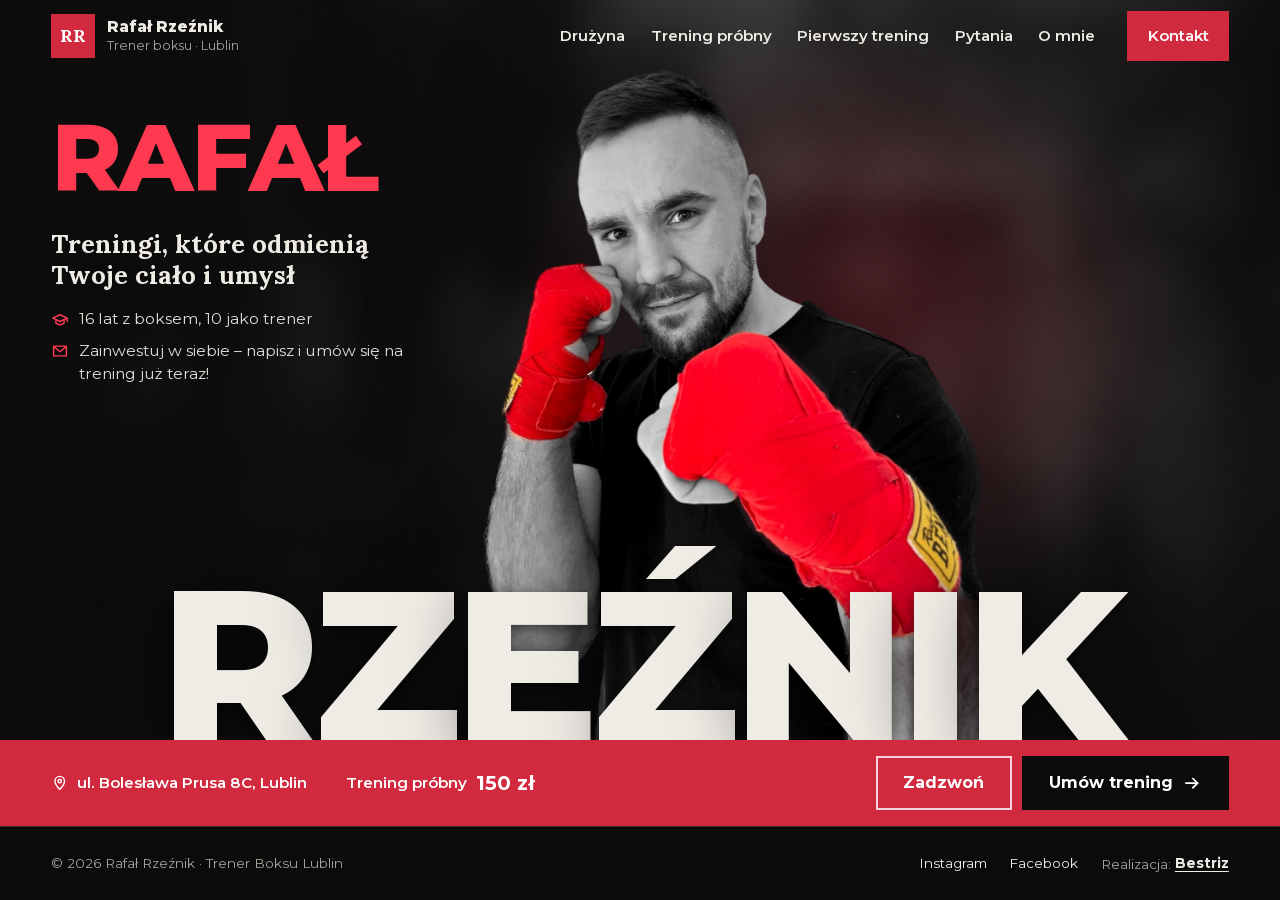
==== commit 25c6ee2d: "Wersja wielostronicowa wg feedbacku Rafała (wzór theegym.org) - krótka strona główna (jeden ekran) +" ====
--- a/index.html
+++ b/index.html
@@ -4,14 +4,14 @@
 <meta charset="utf-8">
 <meta name="viewport" content="width=device-width, initial-scale=1, viewport-fit=cover">
 <title>Rafał Rzeźnik – Trener Boksu Lublin | Trening próbny 1:1</title>
-<meta name="description" content="Treningi boksu 1:1 w Lublinie, które odmienią Twoje ciało i umysł. 16 lat z boksem, 10 jako trener. Trening próbny 150 zł. Zadzwoń, napisz SMS lub wiadomość na Instagramie.">
+<meta name="description" content="Treningi boksu 1:1 w Lublinie, które odmienią Twoje ciało i umysł. 16 lat z boksem, 10 jako trener. Trening próbny 150 zł.">
 <meta name="theme-color" content="#0c0b0b">
 <meta name="robots" content="noindex">
 <link rel="canonical" href="https://pathius.github.io/rafal-rzeznik/">
 <meta property="og:type" content="website">
 <meta property="og:locale" content="pl_PL">
 <meta property="og:url" content="https://pathius.github.io/rafal-rzeznik/">
-<meta property="og:title" content="Rafał Rzeźnik – Trener Boksu Lublin">
+<meta property="og:title" content="Rafał Rzeźnik – Trener Boksu Lublin | Trening próbny 1:1">
 <meta property="og:description" content="Treningi, które odmienią Twoje ciało i umysł. Zainwestuj w siebie: umów trening próbny przy ul. Prusa 8C w Lublinie.">
 <meta property="og:image" content="https://pathius.github.io/rafal-rzeznik/assets/img/profil.jpg?v=3">
 <meta property="og:image:width" content="1200">
@@ -21,12 +21,12 @@
 <link rel="preload" href="assets/fonts/Lora-roman-pl.woff2" as="font" type="font/woff2" crossorigin>
 <link rel="preload" href="assets/fonts/Montserrat-400-pl.woff2" as="font" type="font/woff2" crossorigin>
 <link rel="preload" href="assets/fonts/Montserrat-800-pl.woff2" as="font" type="font/woff2" crossorigin>
-<script>document.documentElement.classList.add('js')</script>
-<link rel="stylesheet" href="assets/fonts/fonts.css?v=2026-11-06">
-<link rel="stylesheet" href="assets/css/style.css?v=2026-11-06">
+<script>document.documentElement.classList.add('js');try{if(sessionStorage.getItem('rr-punch')&&!matchMedia('(prefers-reduced-motion: reduce)').matches)document.documentElement.classList.add('is-arriving')}catch(e){}</script>
+<link rel="stylesheet" href="assets/fonts/fonts.css?v=2026-11-22b">
+<link rel="stylesheet" href="assets/css/style.css?v=2026-11-22b">
 <link rel="icon" href="data:image/svg+xml,%3Csvg xmlns='http://www.w3.org/2000/svg' viewBox='0 0 64 64'%3E%3Crect width='64' height='64' fill='%23d12a3f'/%3E%3Ctext x='32' y='45' font-family='Georgia,serif' font-weight='700' font-size='30' text-anchor='middle' fill='white'%3ERR%3C/text%3E%3C/svg%3E">
 </head>
-<body>
+<body class="home">
 <a class="skip" href="#tresc">Przejdź do treści</a>
 
 <svg width="0" height="0" style="position:absolute" aria-hidden="true">
@@ -44,29 +44,33 @@
   <symbol id="i-pause" viewBox="0 0 24 24"><path d="M7.5 5.5h3v13h-3zM13.5 5.5h3v13h-3z" fill="currentColor"/></symbol>
   <symbol id="i-sound" viewBox="0 0 24 24"><path d="M4 9.5h3.5L12 5.5v13l-4.5-4H4zM15.5 9a4 4 0 0 1 0 6M18 6.5a7.5 7.5 0 0 1 0 11" fill="none" stroke="currentColor" stroke-width="1.9" stroke-linejoin="round"/></symbol>
   <symbol id="i-mute" viewBox="0 0 24 24"><path d="M4 9.5h3.5L12 5.5v13l-4.5-4H4zM16 9.5l5 5M21 9.5l-5 5" fill="none" stroke="currentColor" stroke-width="1.9" stroke-linejoin="round"/></symbol>
+  <symbol id="i-cash" viewBox="0 0 24 24"><rect x="2.5" y="6" width="19" height="12" fill="none" stroke="currentColor" stroke-width="1.9"/><circle cx="12" cy="12" r="2.8" fill="none" stroke="currentColor" stroke-width="1.9"/><path d="M6 9.5v5M18 9.5v5" stroke="currentColor" stroke-width="1.9"/></symbol>
+  <symbol id="i-menu" viewBox="0 0 24 24"><path d="M3.5 7h17M3.5 12h17M3.5 17h17" fill="none" stroke="currentColor" stroke-width="2.2"/></symbol>
+  <symbol id="i-close" viewBox="0 0 24 24"><path d="M5.5 5.5l13 13M18.5 5.5l-13 13" fill="none" stroke="currentColor" stroke-width="2.2"/></symbol>
   <symbol id="i-card" viewBox="0 0 24 24"><rect x="2.5" y="5.5" width="19" height="13" fill="none" stroke="currentColor" stroke-width="1.9"/><path d="M2.5 9.5h19M6 15h4" fill="none" stroke="currentColor" stroke-width="1.9"/></symbol>
 </svg>
 
 <header class="nav" data-nav>
-  <a class="nav__mark" href="#start" aria-label="Rafał Rzeźnik – strona główna">
+  <a class="nav__mark" href="./" aria-label="Rafał Rzeźnik – strona główna">
     <span class="nav__mono" aria-hidden="true">RR</span>
     <span class="nav__name">Rafał Rzeźnik<small>Trener boksu · Lublin</small></span>
   </a>
-  <nav class="nav__links" aria-label="Główna nawigacja">
-    <a href="#o-mnie">O mnie</a>
-    <a href="#pierwszy-trening">Jak wygląda</a>
-    <a href="#trening-probny">Trening próbny</a>
-    <a href="#trenerzy">Trenerzy</a>
-    <a href="#kariera">Kariera</a>
-    <a href="#faq">FAQ</a>
-    <a href="#kontakt">Kontakt</a>
+  <nav class="nav__links" id="menu" aria-label="Główna nawigacja">
+    <a href="druzyna/">Drużyna</a>
+    <a href="trening-probny/">Trening próbny</a>
+    <a href="pierwszy-trening/">Pierwszy trening</a>
+    <a href="pytania/">Pytania</a>
+    <a href="o-mnie/">O mnie</a>
+    <a class="btn btn--red nav__cta" href="kontakt/">Kontakt</a>
+    <p class="nav__quick"><a href="tel:+48510216400"><svg aria-hidden="true"><use href="#i-phone"/></svg>+48 510 216 400</a><a href="https://instagram.com/rafalrzeznik_boxing" target="_blank" rel="noopener"><svg aria-hidden="true"><use href="#i-ig"/></svg>@rafalrzeznik_boxing</a></p>
   </nav>
-  <a class="btn btn--red nav__cta" href="#kontakt">Umów trening</a>
+  <button type="button" class="nav__burger" aria-controls="menu" aria-expanded="false" aria-label="Otwórz menu" data-burger>
+    <svg class="i-open" aria-hidden="true"><use href="#i-menu"/></svg><svg class="i-shut" aria-hidden="true"><use href="#i-close"/></svg>
+  </button>
 </header>
 
 <main id="tresc">
 
-<!-- ===== HERO: PLAKAT ===== -->
 <section class="hero" id="start" aria-labelledby="hero-title" data-hero>
   <div class="hero__arena" aria-hidden="true"></div>
   <div class="hero__spot" aria-hidden="true"></div>
@@ -94,257 +98,20 @@
     <p class="hero__try">Trening próbny <b>150 zł</b></p>
     <div class="hero__ctas">
       <a class="btn btn--line-light hero__price" href="tel:+48510216400">Zadzwoń</a>
-      <a class="btn btn--ink hero__cta" href="#kontakt">Umów trening <svg aria-hidden="true"><use href="#i-arrow"/></svg></a>
+      <a class="btn btn--ink hero__cta" href="kontakt/">Umów trening <svg aria-hidden="true"><use href="#i-arrow"/></svg></a>
     </div>
-  </div>
-</section>
-
-<!-- ===== O MNIE: zaraz pod hero, przedstawia Rafała ===== -->
-<section class="about paper" id="o-mnie" aria-labelledby="about-title">
-  <figure class="about__photo">
-    <img src="assets/img/portret-rekawice.jpg" width="1080" height="720" loading="lazy" alt="Rafał Rzeźnik z rękawicami bokserskimi złożonymi przed sobą">
-  </figure>
-  <div class="about__copy">
-    <h2 class="display display--ink" id="about-title">Byłem w&nbsp;ringu.<br><mark>Teraz stoję w&nbsp;Twoim narożniku.</mark></h2>
-    <p class="about__text">Boks trenuję od szesnastu lat. Przez większość z nich walczyłem w barwach Berej Boxing Lublin pod okiem trenera Pawła Berejowskiego: w boksie olimpijskim, a potem na zawodowych galach Rocky Boxing Night. Od dziesięciu lat uczę innych: dzieci, dorosłych, którzy nigdy nie mieli rękawic na dłoniach, i zawodników, którzy chcą wejść poziom wyżej.</p>
-    <p class="about__text">Na moich treningach nie ma przypadkowych ćwiczeń. Jest technika, praca nóg, kondycja i głowa. Tak, jak trenuje się naprawdę.</p>
-  </div>
-  <div class="facts">
-      <h3 class="facts__title">Poznaj 6 faktów o mnie</h3>
-      <ol class="facts__list">
-        <li><span class="facts__n" aria-hidden="true">1</span><p>Od 15. roku życia związany z boksem</p></li>
-        <li><span class="facts__n" aria-hidden="true">2</span><p>Blisko 100 walk w boksie olimpijskim</p></li>
-        <li><span class="facts__n" aria-hidden="true">3</span><p>Wicemistrz Polski w boksie</p></li>
-        <li><span class="facts__n" aria-hidden="true">4</span><p>Stoczone 3 walki zawodowe</p></li>
-        <li><span class="facts__n" aria-hidden="true">5</span><p>Sparingi z najlepszymi zawodnikami w Polsce</p></li>
-        <li><span class="facts__n" aria-hidden="true">6</span><p>Ukończony kurs trenera boksu u Macieja Miszkina</p></li>
-      </ol>
-  </div>
-  <div class="trained">
-    <h3 class="facts__title">Trenowałem z…</h3>
-    <div class="facts__pics">
-      <figure><img src="assets/img/sparing-niedzwiecki.jpg?v=2" width="480" height="600" loading="lazy" alt="Rafał Rzeźnik z Tomaszem Niedźwieckim w ringu"><figcaption>Tomasz Niedźwiecki</figcaption></figure>
-      <figure><img src="assets/img/sparing-cieslak.jpg?v=2" width="480" height="600" loading="lazy" alt="Rafał Rzeźnik z Michałem Cieślakiem po sparingu"><figcaption>Michał Cieślak</figcaption></figure>
-      <figure><img src="assets/img/kurs-miszkin.jpg?v=3" width="640" height="800" loading="lazy" alt="Rafał Rzeźnik z Maciejem Miszkinem"><figcaption>Maciej Miszkin</figcaption></figure>
-      <figure><img src="assets/img/masternak.jpg?v=3" width="880" height="900" loading="lazy" alt="Rafał Rzeźnik z Mateuszem Masternakiem"><figcaption>Mateusz Masternak</figcaption></figure>
-    </div>
-  </div>
-</section>
-
-<!-- ===== PIERWSZY TRENING W 4 RUNDACH ===== -->
-<section class="rounds" id="pierwszy-trening" aria-labelledby="rounds-title">
-  <div class="sec-head">
-    <h2 class="display" id="rounds-title">Pierwszy trening w&nbsp;4&nbsp;rundach</h2>
-    <p class="sec-head__lede">Nie musisz mieć formy ani doświadczenia. Tak wygląda Twoja pierwsza godzina na sali: zobacz każdą rundę w ruchu.</p>
-  </div>
-  <ol class="rounds__list" data-rounds-list>
-    <li class="round">
-      <div class="round__media" data-round>
-        <video muted loop playsinline preload="none" data-poster="assets/img/runda1-garda-poster.jpg?v=2" data-src="assets/video/runda1-garda.mp4?v=3" aria-label="Wideo: Postawa i garda"></video>
-        <button type="button" class="round__play" aria-label="Odtwórz wideo: Postawa i garda" aria-pressed="false">
-          <svg class="i-play" aria-hidden="true"><use href="#i-play"/></svg><svg class="i-pause" aria-hidden="true"><use href="#i-pause"/></svg>
-        </button>
-        <span class="round__clock" aria-hidden="true"><b data-clock>0:00</b> / <span data-total>0:00</span></span>
-        <span class="round__bar" aria-hidden="true"><i data-bar></i></span>
-      </div>
-      <p class="belt belt--red" data-paste>Runda 1</p>
-      <h3>Postawa i garda</h3>
-      <p>Zaczynamy od rozmowy o Twoim celu i zdrowiu. Potem ustawiam postawę i gardę: stopy, łokcie, broda. Na tym budujemy każdy cios.</p>
-    </li>
-    <li class="round">
-      <div class="round__media" data-round>
-        <video muted loop playsinline preload="none" data-poster="assets/img/runda2-praca-nog-poster.jpg?v=2" data-src="assets/video/runda2-praca-nog.mp4?v=3" aria-label="Wideo: Praca nóg"></video>
-        <button type="button" class="round__play" aria-label="Odtwórz wideo: Praca nóg" aria-pressed="false">
-          <svg class="i-play" aria-hidden="true"><use href="#i-play"/></svg><svg class="i-pause" aria-hidden="true"><use href="#i-pause"/></svg>
-        </button>
-        <span class="round__clock" aria-hidden="true"><b data-clock>0:00</b> / <span data-total>0:00</span></span>
-        <span class="round__bar" aria-hidden="true"><i data-bar></i></span>
-      </div>
-      <p class="belt belt--red" data-paste>Runda 2</p>
-      <h3>Praca nóg</h3>
-      <p>Krok, odskok, zmiana kierunku. Poruszanie się to połowa boksu i najszybszy sposób na kondycję.</p>
-    </li>
-    <li class="round">
-      <div class="round__media" data-round>
-        <video muted loop playsinline preload="none" data-poster="assets/img/runda3-kombinacje-poster.jpg" data-src="assets/video/runda3-kombinacje.mp4?v=3" aria-label="Wideo: Kombinacje ciosów"></video>
-        <button type="button" class="round__play" aria-label="Odtwórz wideo: Kombinacje ciosów" aria-pressed="false">
-          <svg class="i-play" aria-hidden="true"><use href="#i-play"/></svg><svg class="i-pause" aria-hidden="true"><use href="#i-pause"/></svg>
-        </button>
-        <span class="round__clock" aria-hidden="true"><b data-clock>0:00</b> / <span data-total>0:00</span></span>
-        <span class="round__bar" aria-hidden="true"><i data-bar></i></span>
-      </div>
-      <p class="belt belt--red" data-paste>Runda 3</p>
-      <h3>Kombinacje ciosów</h3>
-      <p>Prosty, sierp, podbródkowy. Łączymy ciosy w kombinacje i przerabiamy je 1:1, powoli i pod kontrolą, aż wejdą w nawyk.</p>
-    </li>
-    <li class="round">
-      <div class="round__media" data-round>
-        <video muted loop playsinline preload="none" data-poster="assets/img/runda4-worek-poster.jpg?v=2" data-src="assets/video/runda4-worek.mp4?v=3" aria-label="Wideo: Worek i plan"></video>
-        <button type="button" class="round__play" aria-label="Odtwórz wideo: Worek i plan" aria-pressed="false">
-          <svg class="i-play" aria-hidden="true"><use href="#i-play"/></svg><svg class="i-pause" aria-hidden="true"><use href="#i-pause"/></svg>
-        </button>
-        <span class="round__clock" aria-hidden="true"><b data-clock>0:00</b> / <span data-total>0:00</span></span>
-        <span class="round__bar" aria-hidden="true"><i data-bar></i></span>
-      </div>
-      <p class="belt belt--red" data-paste>Runda 4</p>
-      <h3>Worek i plan</h3>
-      <p>Na koniec serie na worku: siła, szybkość i oddech. Potem rozciąganie i plan kolejnych treningów. Wychodzisz zmęczony i z konkretnym celem.</p>
-    </li>
-  </ol>
-  <div class="rounds__nav" aria-label="Przełącz rundę" data-rounds-nav>
-    <button type="button" class="rounds__arrow" data-rounds-step="-1" aria-label="Poprzednia runda"><svg aria-hidden="true"><use href="#i-back"/></svg></button>
-    <button type="button" class="is-on" data-go="0" aria-label="Runda 1">R1</button>
-    <button type="button" data-go="1" aria-label="Runda 2">R2</button>
-    <button type="button" data-go="2" aria-label="Runda 3">R3</button>
-    <button type="button" data-go="3" aria-label="Runda 4">R4</button>
-    <button type="button" class="rounds__arrow" data-rounds-step="1" aria-label="Następna runda"><svg aria-hidden="true"><use href="#i-arrow"/></svg></button>
-  </div>
-  <p class="rounds__hint"><span class="only-hover">Najedź na rundę, żeby zobaczyć ćwiczenie z moich treningów. Kliknięcie zatrzymuje filmik.</span><span class="only-touch">Przesuń palcem w bok albo użyj strzałek, żeby zobaczyć kolejne rundy. Dotknij filmiku, żeby go zatrzymać.</span></p>
-  <aside class="gear">
-    <h3 class="gear__q">Czego potrzebujesz na pierwszy trening?</h3>
-    <p class="gear__a">Luźnej koszulki, wygodnych spodenek i sportowych butów.<br><mark>Rękawic ani bandaży na start nie potrzebujesz.</mark></p>
-  </aside>
-</section>
-
-<!-- ===== TRENING PRÓBNY ===== -->
-<section class="trial paper" id="trening-probny" aria-labelledby="trial-title">
-  <div class="trial__main">
-    <h2 class="display display--ink" id="trial-title">Trening próbny</h2>
-    <p class="trial__price"><strong>150</strong> zł</p>
-    <p class="trial__text">Godzina 1:1 na sali przy ul. Prusa 8C. Poznajemy się, ustawiam postawę i gardę, sprawdzam Twoją formę i ustalamy plan na kolejne treningi.</p>
-    <ul class="terms" aria-label="Zasady treningu próbnego">
-      <li><svg aria-hidden="true"><use href="#i-card"/></svg><span><b>Płatność tylko kartą.</b></span></li>
-      <li><svg aria-hidden="true"><use href="#i-clock"/></svg><span><b>Odwołanie lub przełożenie</b> do 12 h przed treningiem.</span></li>
-    </ul>
-    <a class="btn btn--red btn--big" href="#kontakt">Umów trening próbny <svg aria-hidden="true"><use href="#i-arrow"/></svg></a>
-  </div>
-  <aside class="packs" aria-labelledby="packs-title">
-    <h3 id="packs-title">Pakiety treningów?</h3>
-    <p>Cenę pakietu ustalimy indywidualnie, pod Twój cel i liczbę treningów w tygodniu. Napisz albo zadzwoń.</p>
-    <ul class="packs__ways">
-      <li><a href="tel:+48510216400"><svg aria-hidden="true"><use href="#i-phone"/></svg><span>Zadzwoń<small>+48 510 216 400</small></span></a></li>
-      <li><a href="sms:+48510216400"><svg aria-hidden="true"><use href="#i-chat"/></svg><span>Napisz SMS<small>odpowiem po treningu</small></span></a></li>
-      <li><a href="https://ig.me/m/rafalrzeznik_boxing" target="_blank" rel="noopener"><svg aria-hidden="true"><use href="#i-ig"/></svg><span>Wiadomość na Instagramie<small>@rafalrzeznik_boxing</small></span></a></li>
-    </ul>
-  </aside>
-</section>
-
-<!-- ===== TRENERZY: RAFAŁ + PAWEŁ ===== -->
-<section class="team" id="trenerzy" aria-labelledby="team-title">
-  <div class="team__copy">
-    <h2 class="display" id="team-title">Dwóch trenerów, jeden system.</h2>
-    <p class="team__text">Od dłuższego czasu dostaję mnóstwo wiadomości o treningi indywidualne. Mój grafik w tygodniu jest pełny, dlatego uruchomiłem <mark>treningi weekendowe</mark>.</p>
-    <p class="team__text">Nie chcę odsyłać Was w ciemno, dlatego wziąłem pod swoje skrzydła Pawła. Znamy się od lat, razem pracujemy nad każdym podopiecznym i trenujemy tym samym systemem.</p>
-
-    <ul class="duo">
-      <li class="duo__p">
-        <p class="duo__when">Poniedziałek – piątek</p>
-        <h3>Rafał Rzeźnik</h3>
-        <a href="https://instagram.com/rafalrzeznik_boxing" target="_blank" rel="noopener"><svg aria-hidden="true"><use href="#i-ig"/></svg>@rafalrzeznik_boxing</a>
-      </li>
-      <li class="duo__p">
-        <p class="duo__when">Sobota – niedziela</p>
-        <h3>Paweł Cegiełkowski</h3>
-      </li>
-    </ul>
-    <p class="team__cta-line">Chcesz zacząć boks od zera albo wejść poziom wyżej? <a href="#kontakt">Zapraszamy, także w weekendy.</a></p>
-  </div>
-
-  <figure class="reel" data-reel>
-    <video muted loop playsinline preload="none" data-poster="assets/img/rafal-i-pawel-poster.jpg" data-src="assets/video/rafal-i-pawel.mp4" aria-label="Wideo: Rafał przedstawia Pawła Cegiełkowskiego i treningi weekendowe"></video>
-    <button type="button" class="reel__play" aria-label="Odtwórz wideo" aria-pressed="false">
-      <svg class="i-play" aria-hidden="true"><use href="#i-play"/></svg><svg class="i-pause" aria-hidden="true"><use href="#i-pause"/></svg>
-    </button>
-    <button type="button" class="reel__sound" aria-label="Włącz dźwięk" aria-pressed="false">
-      <svg class="i-mute" aria-hidden="true"><use href="#i-mute"/></svg><svg class="i-sound" aria-hidden="true"><use href="#i-sound"/></svg><span>Dźwięk</span>
-    </button>
-    <span class="reel__bar" aria-hidden="true"><i data-bar></i></span>
-    <figcaption>Rafał i Paweł · treningi weekendowe</figcaption>
-  </figure>
-</section>
-
-<!-- ===== KARIERA ===== -->
-<section class="career paper" id="kariera" aria-labelledby="career-title">
-  <div class="sec-head">
-    <h2 class="display display--ink" id="career-title">Z ringu na salę</h2>
-    <p class="sec-head__lede">Blisko sto walk w boksie olimpijskim i zawodowe gale transmitowane w Polsat Sport. To doświadczenie, które przenoszę na każdy trening.</p>
-  </div>
-
-  <div class="collage">
-    <figure class="shot shot--a">
-      <img src="assets/img/wejscie-na-ring.jpg?v=3" loading="lazy" width="900" height="900" alt="Rafał Rzeźnik wychodzi do ringu na gali Rocky Boxing Night">
-      <figcaption><b>Wejście na ring</b>Rocky Boxing Night 7 · Wielki Klincz</figcaption>
-    </figure>
-    <figure class="shot shot--b">
-      <img src="assets/img/zwyciestwo-polfinal.jpg?v=3" loading="lazy" width="720" height="720" alt="Sędzia unosi rękę Rafała Rzeźnika po wygranej walce">
-      <figcaption><b>Ręka w górze</b>Rocky Boxing Night · Gdańsk 2021</figcaption>
-    </figure>
-    <figure class="shot shot--c">
-      <img src="assets/img/gala-rece-w-gorze.jpg?v=3" loading="lazy" width="1200" height="801" alt="Rafał Rzeźnik z uniesionymi rękami w rękawicach na scenie gali">
-      <figcaption><b>Rocky Boxing Night</b>gala transmitowana w Polsat Sport</figcaption>
-    </figure>
-    <figure class="shot shot--d">
-      <img src="assets/img/walka-akcja.jpg?v=3" loading="lazy" width="1080" height="720" alt="Rafał Rzeźnik zadaje cios podczas zawodowej walki">
-      <figcaption><b>Zawodowy debiut</b>wygrana jednogłośnie 3× 40:36</figcaption>
-    </figure>
-    <figure class="shot shot--e">
-      <img src="assets/img/zwyciestwo-amator.jpg?v=3" loading="lazy" width="900" height="1200" alt="Wygrana walka w boksie olimpijskim, czerwony narożnik">
-      <figcaption><b>Boks olimpijski</b>Berej Boxing Lublin</figcaption>
-    </figure>
-  </div>
-
-</section>
-
-<!-- ===== FAQ ===== -->
-<section class="faq" id="faq" aria-labelledby="faq-title">
-  <div class="sec-head">
-    <h2 class="display" id="faq-title">Zanim wejdziesz do ringu</h2>
-  </div>
-  <div class="faq__list">
-    <details><summary>Nigdy nie trenowałem boksu. Dam radę?</summary><p>Tak. Większość moich podopiecznych zaczynała od zera. Pierwszy trening dopasowuję do Twojej formy, a tempo zwiększamy stopniowo. Nikt nie wrzuca Cię od razu na sparing.</p></details>
-    <details><summary>Czy na treningu będę się bić?</summary><p>Pięściarstwo to nie bicie. To technika, praca nóg, refleks i myślenie w ringu. Większość treningu to tarcze, worek i kondycja. Sparingi są tylko dla chętnych i zaawansowanych, zawsze pod kontrolą.</p></details>
-    <details><summary>Ile kosztuje trening i jak zapłacić?</summary><p>Trening próbny kosztuje 150 zł i płacisz za niego tylko kartą. Pakiety treningów ustalamy indywidualnie. Zapytaj o nie przez wiadomość lub telefonicznie: +48 510 216 400.</p></details>
-    <details><summary>Kto prowadzi treningi w weekendy?</summary><p>W tygodniu trenujesz ze mną, a w weekendy z Pawłem Cegiełkowskim. Znamy się od lat, razem pracujemy nad każdym podopiecznym i trenujemy tym samym systemem.</p></details>
-    <details><summary>Co zabrać na pierwszy trening?</summary><p>Luźną koszulkę, wygodne spodenki i sportowe buty. Wszystko to pewnie masz w szafie. Rękawic, bandaży ani szczęki na pierwszy trening nie potrzebujesz.</p></details>
-    <details><summary>Ile treningów w tygodniu, żeby zobaczyć efekty?</summary><p>Na start polecam 2 treningi w tygodniu. Po kilku tygodniach widać poprawę kondycji, koordynacji i sylwetki. Plan i pakiet dobierzemy razem po treningu próbnym.</p></details>
-    <details><summary>Jak odwołać albo przełożyć trening?</summary><p>Najpóźniej 12 godzin przed treningiem, SMS-em albo telefonicznie.</p></details>
   </div>
 </section>
 
 </main>
 
-<!-- ===== KONTAKT / ZAMKNIĘCIE ===== -->
-<footer class="close paper" id="kontakt" aria-labelledby="close-title">
-  <div class="close__poster">
-    <h2 class="close__title" id="close-title">Zainwestuj <br class="only-mobile"><mark>w siebie.</mark></h2>
-    <a class="btn btn--red btn--big" href="tel:+48510216400"><svg aria-hidden="true"><use href="#i-phone"/></svg>Zadzwoń: 510 216 400</a>
-  </div>
-  <div class="close__info">
-    <address>
-      <p class="close__label">Sala</p>
-      <p><svg aria-hidden="true"><use href="#i-pin"/></svg><a href="https://www.openstreetmap.org/search?query=Boles%C5%82awa%20Prusa%208C%2C%20Lublin" target="_blank" rel="noopener">ul. Bolesława Prusa 8C<br>20-064 Lublin</a></p>
-      <p><svg aria-hidden="true"><use href="#i-clock"/></svg><span>pon.–pt. 6:30–21:00 · Rafał<br>sob.–nd. treningi z Pawłem</span></p>
-    </address>
-    <div>
-      <p class="close__label">Napisz lub zadzwoń</p>
-      <p><svg aria-hidden="true"><use href="#i-phone"/></svg><a href="tel:+48510216400">+48 510 216 400</a></p>
-      <p><svg aria-hidden="true"><use href="#i-chat"/></svg><a href="sms:+48510216400">Wyślij SMS</a></p>
-      <p><svg aria-hidden="true"><use href="#i-mail"/></svg><a href="mailto:rafalrzeznik@o2.pl">rafalrzeznik@o2.pl</a></p>
-    </div>
-    <div>
-      <p class="close__label">Obserwuj</p>
-      <p><svg aria-hidden="true"><use href="#i-ig"/></svg><a href="https://instagram.com/rafalrzeznik_boxing" target="_blank" rel="noopener">@rafalrzeznik_boxing</a></p>
-      <p><svg aria-hidden="true"><use href="#i-fb"/></svg><a href="https://www.facebook.com/rafalrzeznikboxing/" target="_blank" rel="noopener">Rafał Rzeźnik – Trener Boksu Lublin</a></p>
-    </div>
-  </div>
-  <div class="close__base">
-    <p>© <span data-year></span> Rafał Rzeźnik · Trener Boksu Lublin</p>
-    <p>Realizacja: <a href="https://bestriz.com" target="_blank" rel="noopener">Bestriz</a></p>
-  </div>
+<footer class="site-foot">
+  <p>© <span data-year></span> Rafał Rzeźnik · Trener Boksu Lublin</p>
+  <p class="site-foot__links"><a href="https://instagram.com/rafalrzeznik_boxing" target="_blank" rel="noopener">Instagram</a><a href="https://www.facebook.com/rafalrzeznikboxing/" target="_blank" rel="noopener">Facebook</a><span>Realizacja: <a href="https://bestriz.com" target="_blank" rel="noopener">Bestriz</a></span></p>
 </footer>
+<a class="dock" href="kontakt/" data-dock>Umów trening próbny <svg aria-hidden="true"><use href="#i-arrow"/></svg></a>
+<div class="punch" aria-hidden="true"><i class="punch__bar"></i><i class="punch__bar"></i><i class="punch__bar"></i></div>
 
-<a class="dock" href="#kontakt" data-dock>Umów trening próbny <svg aria-hidden="true"><use href="#i-arrow"/></svg></a>
-
-<script src="assets/js/main.js?v=2026-11-06" defer></script>
+<script src="assets/js/main.js?v=2026-11-22b" defer></script>
 </body>
 </html>
--- a/assets/css/style.css
+++ b/assets/css/style.css
@@ -619,9 +619,9 @@
   /* Hero: RAFAŁ i RZEŹNIK razem u góry; czerwony pasek dopiero pod pierwszym ekranem */
   .hero { --strip: 7.4rem; --fs-first: 13vw; --fs-last: 17.5vw; height: calc(max(100svh, 620px) + var(--strip)); }
   .hero__first { top: calc(var(--nav) + 1.1rem); }
-  .hero__last { top: calc(var(--nav) + 1.1rem + var(--fs-first) * .9); bottom: auto; left: var(--pad); right: auto; justify-content: flex-start; line-height: .8; }
-  .hero__intro { top: calc(var(--nav) + 1.1rem + var(--fs-first) * .9 + var(--fs-last) * .82 + 1.1rem); }
-  .hero__fig { height: calc(100% - var(--strip) - var(--nav) - 1.1rem - var(--fs-first) * .9 - var(--fs-last) * .82 - 10.5rem); max-height: 120vw; }
+  .hero__last { top: calc(var(--nav) + 1.1rem + var(--fs-first) * 1.02); bottom: auto; left: var(--pad); right: auto; justify-content: flex-start; line-height: .8; }
+  .hero__intro { top: calc(var(--nav) + 1.1rem + var(--fs-first) * 1.02 + var(--fs-last) * .82 + 1.1rem); }
+  .hero__fig { height: calc(100% - var(--strip) - var(--nav) - 1.1rem - var(--fs-first) * 1.02 - var(--fs-last) * .82 - 10.5rem); max-height: 120vw; }
   .hero__strip { padding: .9rem var(--pad) 1rem; gap: .5rem; }
   .hero__strip > p { display: flex; justify-content: space-between; }
   .hero__strip { display: grid; grid-template-columns: 1fr auto; align-items: center; }
@@ -688,3 +688,100 @@
   .hero__ctas { grid-template-columns: 1fr 1.25fr; }
   .hero__cta, .hero__price { white-space: nowrap; padding-inline: .6rem; }
 }
+
+/* =========================================================
+   Wiele stron (9.11.2026, wzór: theegym.org): krótka strona główna,
+   podstrony w menu, menu „burger” na tablecie/telefonie, cienka stopka
+   ========================================================= */
+.sr-only { position: absolute; width: 1px; height: 1px; padding: 0; margin: -1px; overflow: hidden; clip: rect(0 0 0 0); white-space: nowrap; border: 0; }
+.nav__links a[aria-current="page"]::after { transform: scaleX(1); }
+.nav__links .nav__cta { padding: .7em 1.2em; margin-left: .4rem; }
+.nav__links .nav__cta::after { display: none; }
+.nav__quick, .nav__burger { display: none; }
+.nav__burger { width: 2.75rem; height: 2.75rem; margin-left: auto; place-items: center; background: transparent; color: var(--paper); border: 2px solid var(--line-dark); cursor: pointer; }
+.nav__burger svg { width: 1.4rem; height: 1.4rem; }
+.nav__burger .i-shut, .nav.is-open .nav__burger .i-open { display: none; }
+.nav.is-open .nav__burger .i-shut { display: block; }
+
+/* podstrony: bez hero, treść zaczyna się pod paskiem nawigacji */
+.page main { padding-top: 4.5rem; min-height: calc(100svh - 4.5rem); }
+.page main > section:first-child { padding-top: clamp(2.5rem, 5vw, 4.5rem); }
+.page--kontakt main { display: flex; flex-direction: column; }
+.page--kontakt .close { flex: 1; }
+
+/* Pytania: gear jako pierwszy blok, potem lista */
+.faq--page .gear { margin: 0 0 clamp(2.5rem, 5vw, 4rem); padding-top: 0; border-top: 0; display: block; }
+.faq--page .gear__q { font-size: clamp(1.9rem, 3.4vw, 3.2rem); text-transform: uppercase; letter-spacing: -.02em; line-height: 1; }
+
+/* Strona główna: jeden ekran */
+.home .hero { height: max(calc(100svh - 3.25rem), 640px); }
+
+/* cienka stopka jak u wzoru */
+.site-foot { display: flex; flex-wrap: wrap; justify-content: space-between; align-items: center; gap: .3rem 2rem; padding: .9rem var(--pad); background: var(--ink); color: var(--muted-dark); font-size: .85rem; border-top: 1px solid var(--line-dark); }
+.site-foot p { margin: 0; }
+.site-foot__links { display: flex; flex-wrap: wrap; gap: .2rem 1.4rem; align-items: center; }
+.site-foot a { color: var(--paper); text-decoration: none; display: inline-flex; align-items: center; min-height: 2.75rem; }
+.site-foot a:hover { color: var(--red-hot); }
+.site-foot span a { font-weight: 700; text-decoration: underline; text-underline-offset: .2em; }
+
+@media (max-width: 1200px) {
+  .nav__burger { display: grid; }
+  .nav__cta { margin-left: 0; }
+  .nav.is-open { background: var(--ink); }
+  .nav__links { position: fixed; inset: 4.5rem 0 0; z-index: 49; display: flex !important; flex-direction: column; gap: 0; margin: 0; padding: 1.5rem var(--pad) calc(2rem + env(safe-area-inset-bottom));
+    background: var(--ink); overflow-y: auto; visibility: hidden; opacity: 0; transform: translateY(-.75rem); transition: opacity .3s var(--ease), transform .4s var(--ease), visibility 0s .4s; }
+  .nav.is-open .nav__links { visibility: visible; opacity: 1; transform: none; transition: opacity .3s var(--ease), transform .4s var(--ease); }
+  .nav__links a:not(.nav__cta):not(.nav__quick a) { font: 700 clamp(1.7rem, 6vw, 2.4rem)/1.1 var(--f); text-transform: uppercase; letter-spacing: -.01em; padding: .85rem 0; border-bottom: 1px solid var(--line-dark); font-size: clamp(1.7rem, 6vw, 2.4rem); }
+  .nav__links a:not(.nav__cta)::after { display: none; }
+  .nav__links a[aria-current="page"]:not(.nav__cta) { color: var(--red-hot); }
+  .nav__links .nav__cta { margin: 1.6rem 0 0; min-height: 3.4rem; font-size: 1.05rem; }
+  .nav__quick { display: flex; flex-direction: column; gap: .1rem; margin: 1.4rem 0 0; }
+  .nav__quick a { display: inline-flex; align-items: center; gap: .6rem; min-height: 2.75rem; font: 600 1rem/1 var(--f-text); color: var(--muted-dark); text-decoration: none; padding: 0; border: 0; }
+  .nav__quick svg { color: var(--red-hot); }
+  body.menu-open { overflow: hidden; }
+  body.menu-open .dock { transform: translateY(160%); }
+}
+@media (max-width: 640px) {
+  .page main { padding-top: 4rem; }
+  .nav__links { inset: 4rem 0 0; }
+  .home .hero { height: calc(max(100svh, 620px) + var(--strip)); }
+  .site-foot { flex-direction: column; align-items: flex-start; padding-bottom: calc(5.5rem + env(safe-area-inset-bottom)); }
+  .page--kontakt .site-foot { padding-bottom: calc(1rem + env(safe-area-inset-bottom)); }
+}
+/* backdrop-filter tworzy blok zawierający dla position:fixed, więc przy otwartym menu go wyłączamy */
+.nav.is-open, .nav.is-open.is-solid { -webkit-backdrop-filter: none; backdrop-filter: none; }
+/* podstrony: ostatnia sekcja dociąga do stopki (bez czarnej przerwy) */
+.page main { display: flex; flex-direction: column; }
+.page main > section:last-child { flex: 1; }
+
+/* ---------- Przejście między podstronami „seria belek” (9.11.2026, każda przeglądarka) ----------
+   Klik w link: z lewej wpadają kolejno trzy ukośne belki (czerwień, czerń, papier), potem przechodzimy dalej;
+   na nowej stronie belki zjeżdżają w prawo. Bez napisu, spokojniejsze tempo. Bez JS i przy reduced-motion: nic. */
+.punch { position: fixed; inset: 0; z-index: 200; pointer-events: none; overflow: hidden; visibility: hidden; }
+.punch__bar { position: absolute; left: -20vw; width: 140vw; height: 36vh; transform: translateX(-120%) skewX(-14deg); will-change: transform; }
+.punch__bar:nth-child(1) { top: -2vh; background: var(--red); }
+.punch__bar:nth-child(2) { top: 32vh; background: var(--ink); }
+.punch__bar:nth-child(3) { top: 66vh; background: var(--paper); height: 38vh; }
+html.is-leaving .punch, html.is-arriving .punch { visibility: visible; pointer-events: auto; }
+html.is-leaving .punch__bar { transform: translateX(0) skewX(-14deg); transition: transform .52s cubic-bezier(.7, 0, .25, 1); }
+html.is-leaving .punch__bar:nth-child(2) { transition-delay: .08s; }
+html.is-leaving .punch__bar:nth-child(3) { transition-delay: .16s; }
+/* przyjazd: belki zakrywają od pierwszej klatki, potem zjeżdżają w prawo (awaryjnie same po 1.2 s, gdyby JS nie wstał) */
+html.is-arriving .punch__bar { transform: translateX(0) skewX(-14deg); animation: punch-out .7s cubic-bezier(.7, 0, .25, 1) 1.2s forwards; }
+html.is-arriving.is-out .punch__bar { animation: punch-out .7s cubic-bezier(.7, 0, .25, 1) forwards; }
+html.is-arriving.is-out .punch__bar:nth-child(2) { animation-delay: .08s; }
+html.is-arriving.is-out .punch__bar:nth-child(1) { animation-delay: .16s; }
+@keyframes punch-out { from { transform: translateX(0) skewX(-14deg); } to { transform: translateX(120%) skewX(-14deg); } }
+@media (prefers-reduced-motion: reduce) { .punch { display: none; } }
+
+/* Strona główna na desktopie: hero + stopka zawsze w jednym ekranie (100vh), bez przewijania */
+@media (min-width: 641px) {
+  body.home { display: flex; flex-direction: column; height: 100vh; height: 100svh; min-height: 640px; }
+  body.home main { flex: 1 1 auto; display: flex; min-height: 0; }
+  body.home .hero { flex: 1 1 auto; height: auto; min-height: 0; }
+  body.home .site-foot { flex: none; }
+}
+/* Podstrony: krótka treść + stopka mieszczą się w jednym ekranie (bez kilku pikseli przewijania) */
+body.page { display: flex; flex-direction: column; min-height: 100vh; min-height: 100svh; }
+body.page main { flex: 1 0 auto; min-height: 0; }
+body.page .site-foot { flex: none; }
